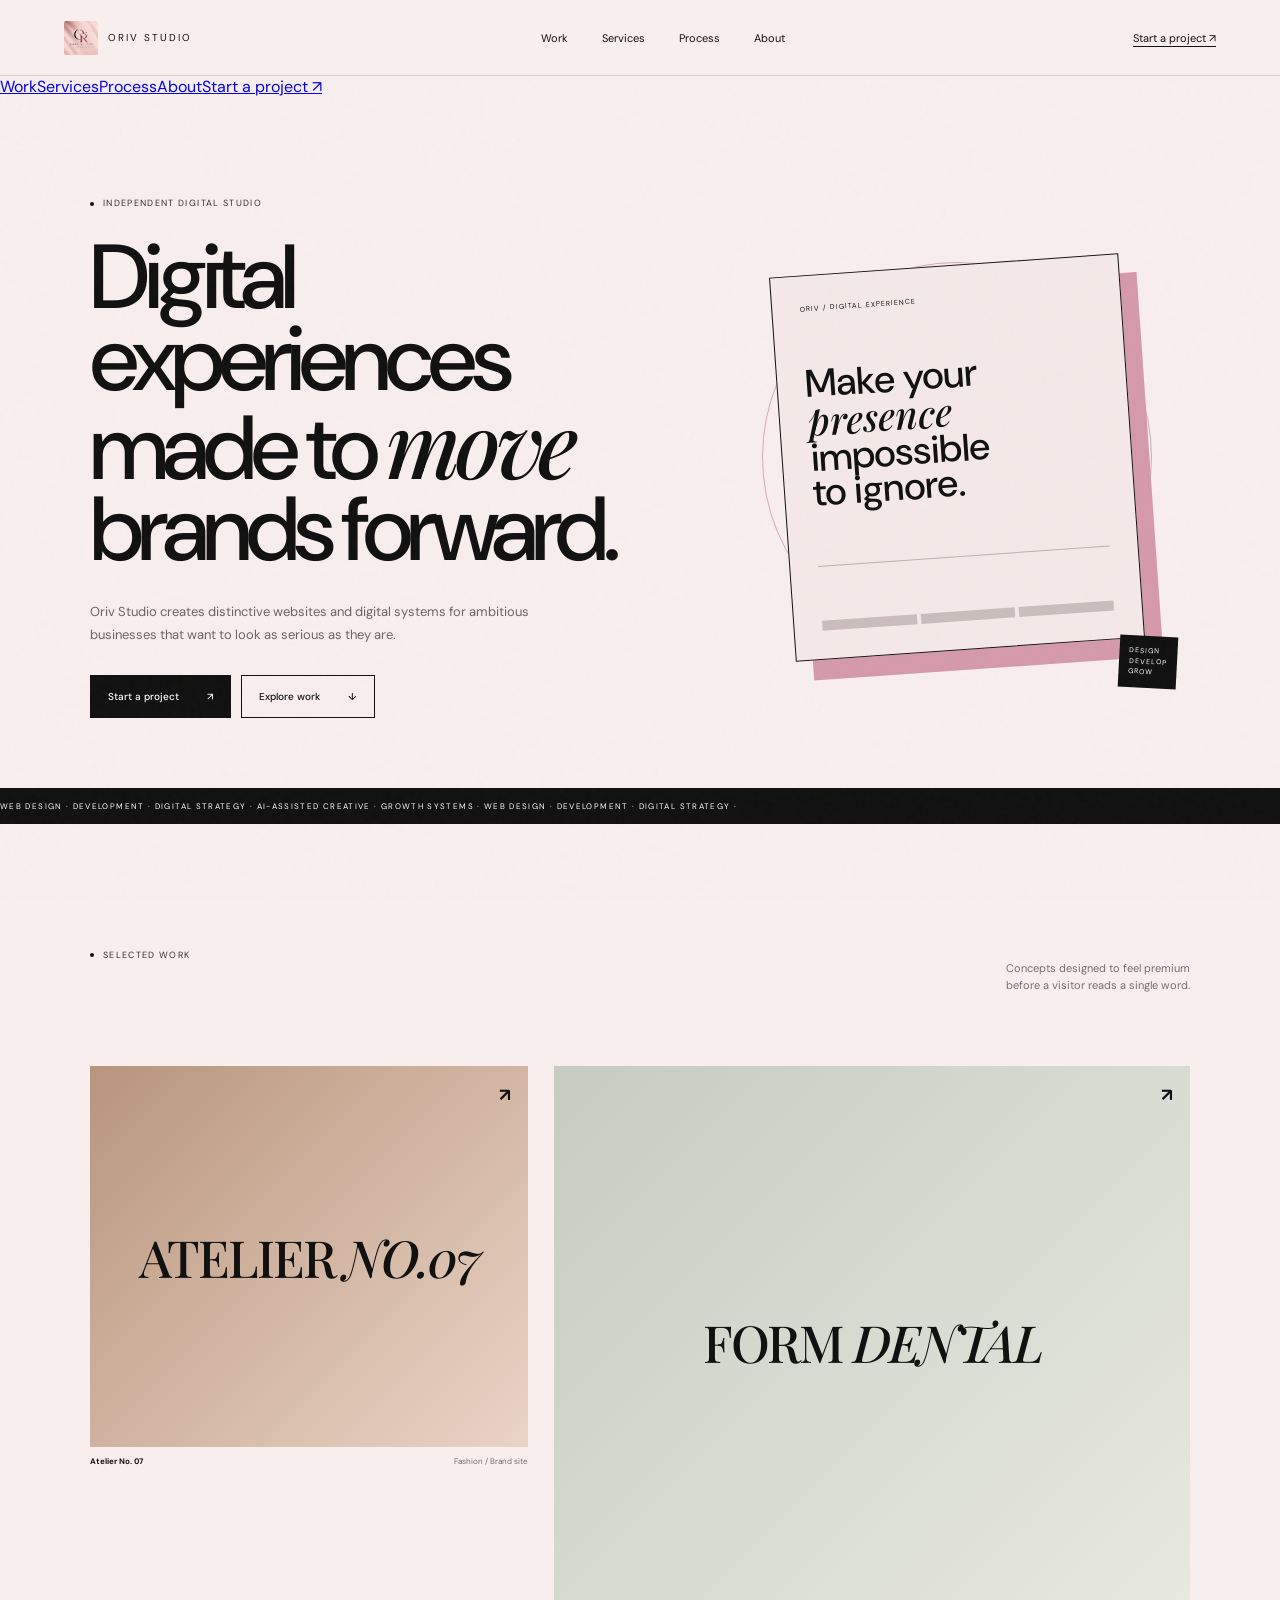
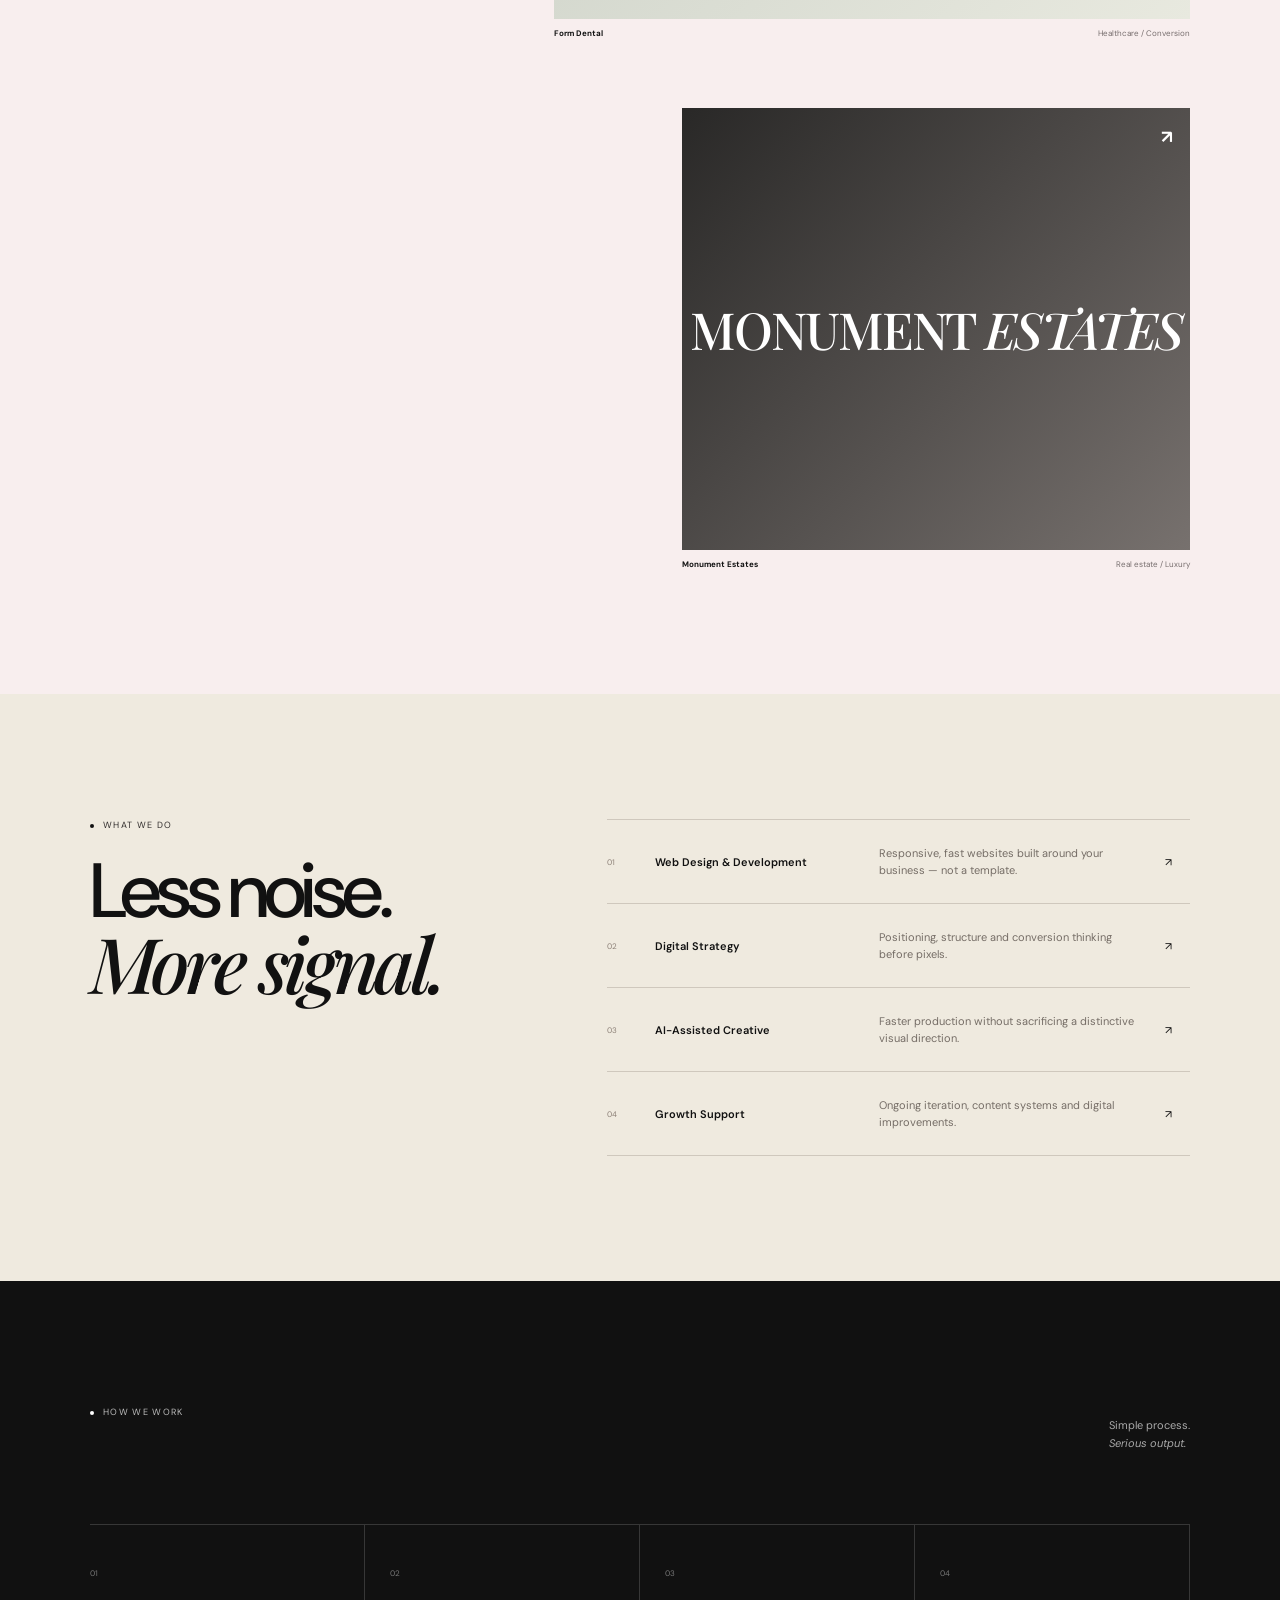
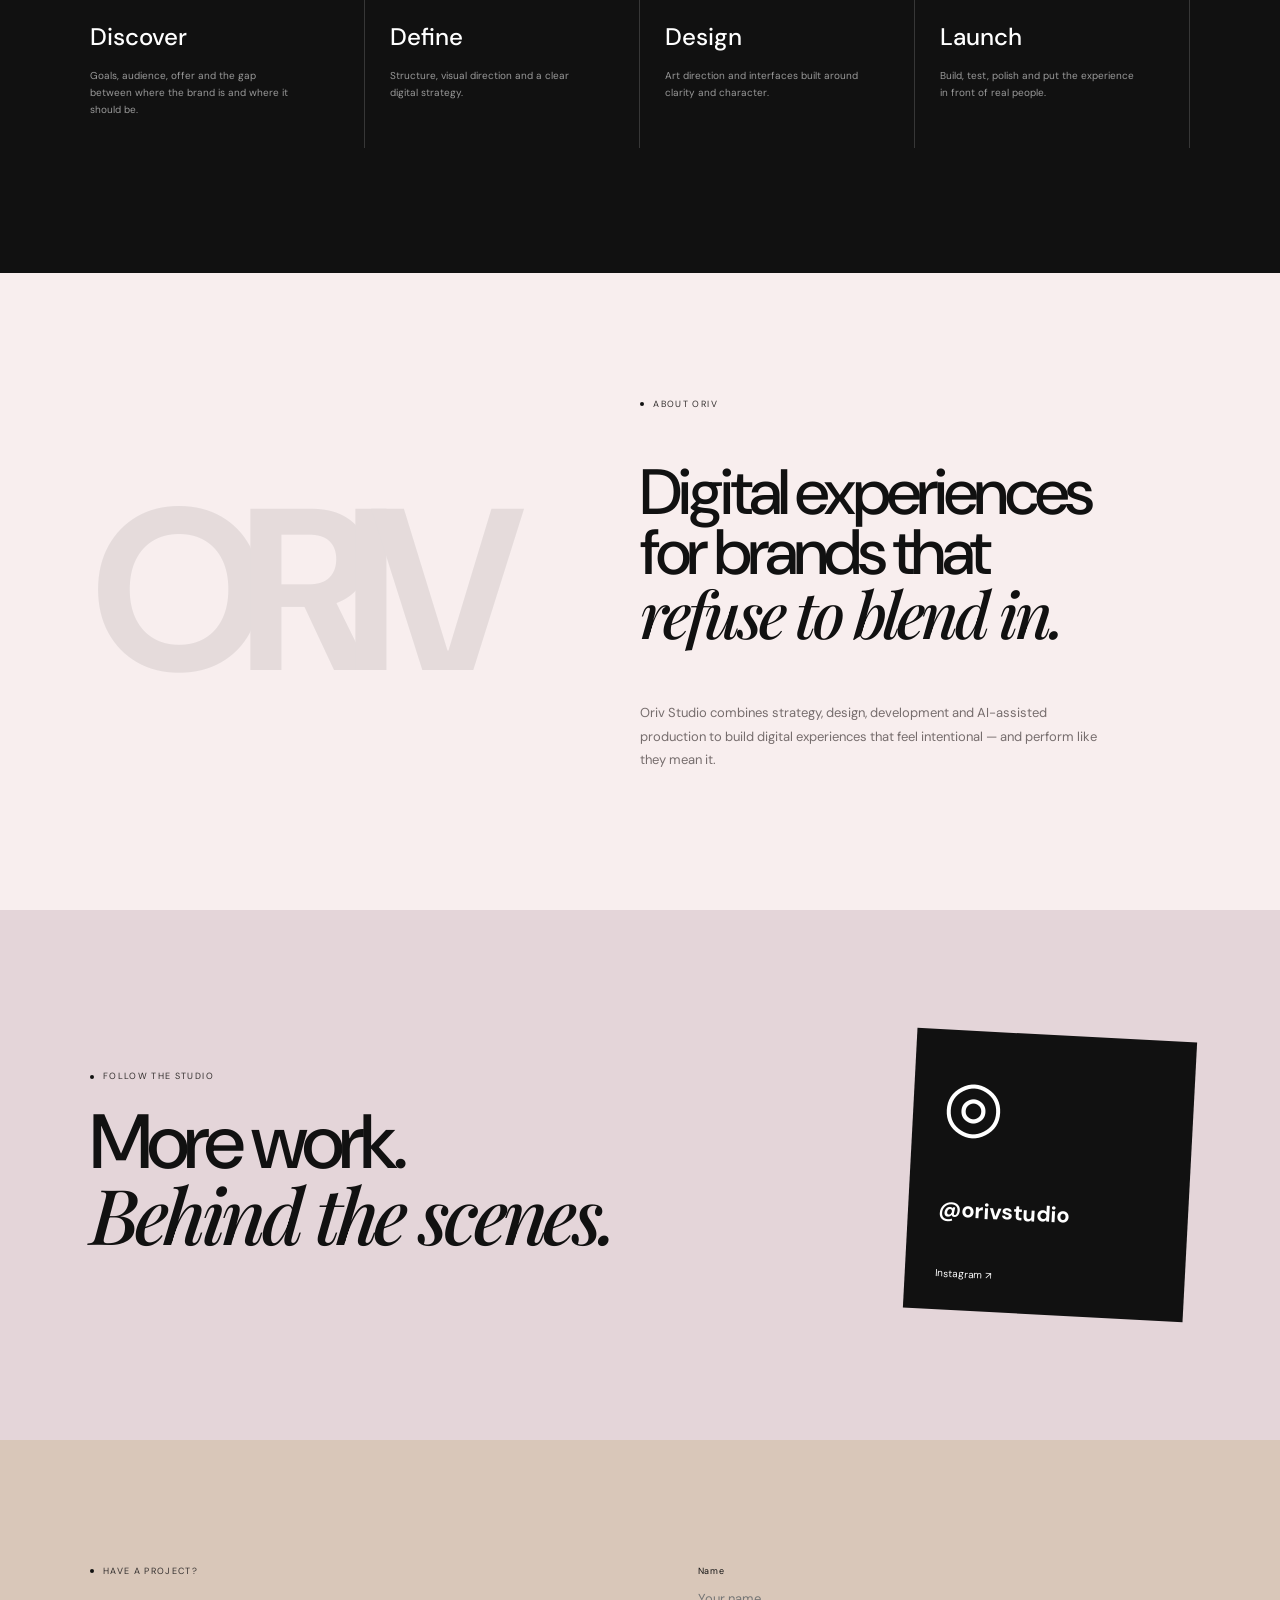
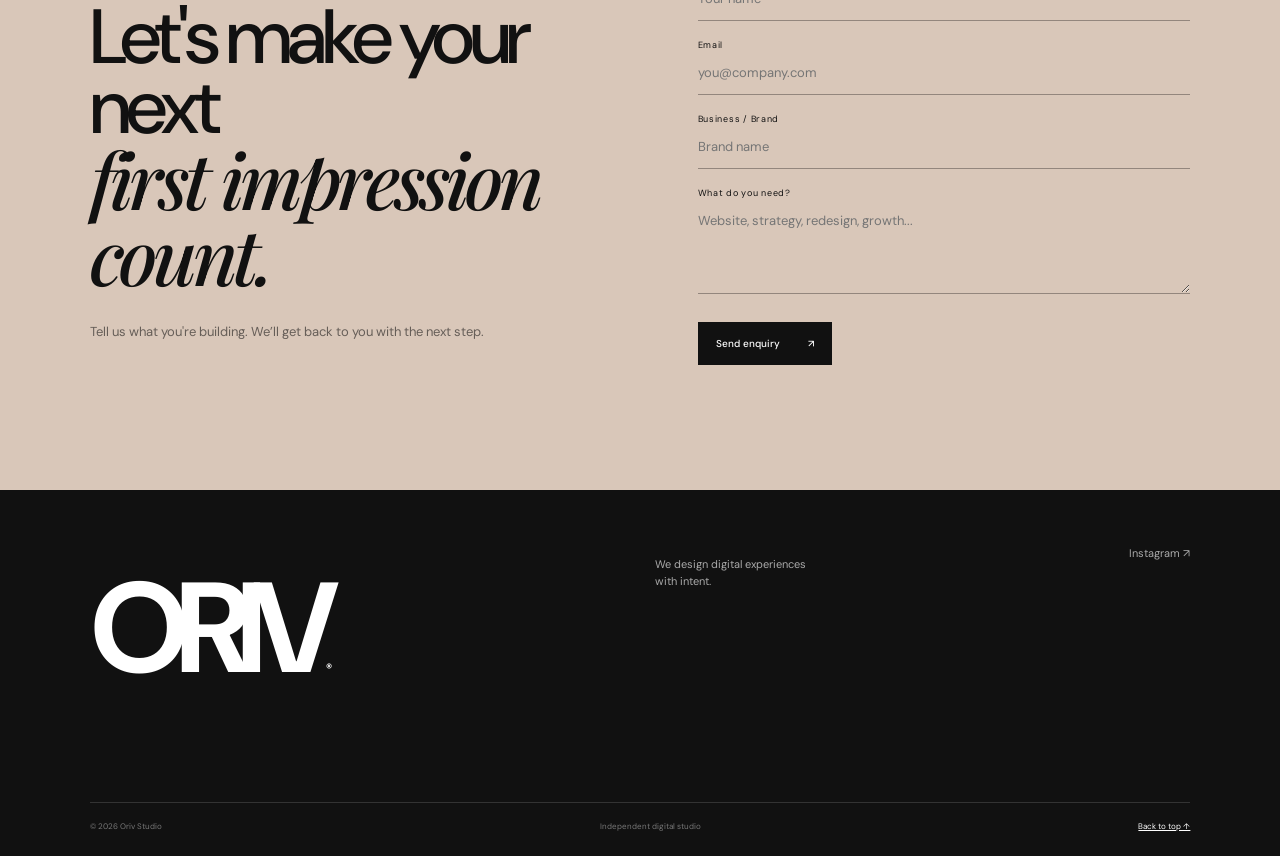
==== index.html @ e9d2140c "index.html" ====
<!doctype html>
<html lang="en">
<head>
<meta charset="utf-8">
<meta name="viewport" content="width=device-width,initial-scale=1">
<meta name="description" content="Oriv Studio — digital experiences, websites and growth systems for ambitious brands.">
<title>Oriv Studio — Digital experiences with intent.</title>
<link rel="preconnect" href="https://fonts.googleapis.com">
<link rel="preconnect" href="https://fonts.gstatic.com" crossorigin>
<link href="https://fonts.googleapis.com/css2?family=DM+Sans:wght@400;500;600;700&family=Playfair+Display:ital,wght@0,500;0,600;1,500;1,600&display=swap" rel="stylesheet">
<link rel="stylesheet" href="styles.css">
</head>
<body>
<div class="progress"></div>
<div class="noise"></div>

<header class="nav">
  <a class="brand" href="#top" aria-label="Oriv Studio home">
    <img src="oriv-logo.png" alt="Oriv Studio logo">
    <span>ORIV STUDIO</span>
  </a>
  <nav class="desktop-nav">
    <a href="#work">Work</a><a href="#services">Services</a><a href="#process">Process</a><a href="#about">About</a>
  </nav>
  <a class="nav-cta" href="#contact">Start a project <span>↗</span></a>
  <button class="menu" aria-label="Open menu"><span></span><span></span></button>
</header>

<div class="mobile-menu">
  <a href="#work">Work</a><a href="#services">Services</a><a href="#process">Process</a><a href="#about">About</a><a href="#contact">Start a project ↗</a>
</div>

<main id="top">
<section class="hero">
  <div class="hero-copy reveal">
    <p class="eyebrow"><i></i> INDEPENDENT DIGITAL STUDIO</p>
    <h1>Digital experiences<br>made to <em>move</em><br>brands forward.</h1>
    <p class="hero-text">Oriv Studio creates distinctive websites and digital systems for ambitious businesses that want to look as serious as they are.</p>
    <div class="actions">
      <a class="button dark" href="#contact">Start a project <span>↗</span></a>
      <a class="button light" href="#work">Explore work <span>↓</span></a>
    </div>
  </div>
  <div class="hero-art reveal delay">
    <div class="orbit"></div>
    <div class="poster">
      <small>ORIV / DIGITAL EXPERIENCE</small>
      <strong>Make your<br><em>presence</em><br>impossible<br>to ignore.</strong>
      <div class="poster-line"></div>
      <div class="poster-bars"><i></i><i></i><i></i></div>
    </div>
    <div class="stamp">DESIGN<br>DEVELOP<br>GROW</div>
  </div>
</section>

<div class="ticker"><div>WEB DESIGN · DEVELOPMENT · DIGITAL STRATEGY · AI-ASSISTED CREATIVE · GROWTH SYSTEMS · WEB DESIGN · DEVELOPMENT · DIGITAL STRATEGY ·</div></div>

<section id="work" class="work section">
  <div class="section-head reveal"><p class="eyebrow"><i></i> SELECTED WORK</p><p>Concepts designed to feel premium<br>before a visitor reads a single word.</p></div>
  <div class="work-grid">
    <article class="project project-a reveal"><div class="project-image warm"><span>ATELIER <em>NO.07</em></span><b>↗</b></div><div class="meta"><strong>Atelier No. 07</strong><span>Fashion / Brand site</span></div></article>
    <article class="project project-b reveal"><div class="project-image sage"><span>FORM <em>DENTAL</em></span><b>↗</b></div><div class="meta"><strong>Form Dental</strong><span>Healthcare / Conversion</span></div></article>
    <article class="project project-c reveal"><div class="project-image dark-art"><span>MONUMENT <em>ESTATES</em></span><b>↗</b></div><div class="meta"><strong>Monument Estates</strong><span>Real estate / Luxury</span></div></article>
  </div>
</section>

<section id="services" class="services section">
  <div class="service-title reveal"><p class="eyebrow"><i></i> WHAT WE DO</p><h2>Less noise.<br><em>More signal.</em></h2></div>
  <div class="service-list">
    <div class="service reveal"><span>01</span><strong>Web Design & Development</strong><p>Responsive, fast websites built around your business — not a template.</p><b>↗</b></div>
    <div class="service reveal"><span>02</span><strong>Digital Strategy</strong><p>Positioning, structure and conversion thinking before pixels.</p><b>↗</b></div>
    <div class="service reveal"><span>03</span><strong>AI-Assisted Creative</strong><p>Faster production without sacrificing a distinctive visual direction.</p><b>↗</b></div>
    <div class="service reveal"><span>04</span><strong>Growth Support</strong><p>Ongoing iteration, content systems and digital improvements.</p><b>↗</b></div>
  </div>
</section>

<section id="process" class="process section">
  <div class="section-head reveal"><p class="eyebrow"><i></i> HOW WE WORK</p><p>Simple process.<br><em>Serious output.</em></p></div>
  <div class="steps">
    <div class="step reveal"><span>01</span><h3>Discover</h3><p>Goals, audience, offer and the gap between where the brand is and where it should be.</p></div>
    <div class="step reveal"><span>02</span><h3>Define</h3><p>Structure, visual direction and a clear digital strategy.</p></div>
    <div class="step reveal"><span>03</span><h3>Design</h3><p>Art direction and interfaces built around clarity and character.</p></div>
    <div class="step reveal"><span>04</span><h3>Launch</h3><p>Build, test, polish and put the experience in front of real people.</p></div>
  </div>
</section>

<section id="about" class="about section">
  <div class="about-mark">ORIV</div>
  <div class="about-copy reveal"><p class="eyebrow"><i></i> ABOUT ORIV</p><h2>Digital experiences<br>for brands that<br><em>refuse to blend in.</em></h2><p>Oriv Studio combines strategy, design, development and AI-assisted production to build digital experiences that feel intentional — and perform like they mean it.</p></div>
</section>

<section class="instagram section reveal">
  <div><p class="eyebrow"><i></i> FOLLOW THE STUDIO</p><h2>More work.<br><em>Behind the scenes.</em></h2></div>
  <a class="ig-card" href="https://www.instagram.com/orivstudio/" target="_blank" rel="noopener">
    <span class="ig-icon">◎</span><strong>@orivstudio</strong><small>Instagram ↗</small>
  </a>
</section>

<section id="contact" class="contact section">
  <div class="contact-copy reveal"><p class="eyebrow"><i></i> HAVE A PROJECT?</p><h2>Let's make your next<br><em>first impression count.</em></h2><p>Tell us what you're building. We’ll get back to you with the next step.</p></div>
  <form class="contact-form reveal" action="https://formsubmit.co/orivra7@gmail.com" method="POST">
    <input type="hidden" name="_subject" value="New Oriv Studio project enquiry">
    <input type="hidden" name="_captcha" value="false">
    <input type="hidden" name="_template" value="table">
    <input type="hidden" name="_next" value="https://oriv-studio-website.vercel.app/#contact">
    <label>Name<input required name="name" placeholder="Your name"></label>
    <label>Email<input required type="email" name="email" placeholder="you@company.com"></label>
    <label>Business / Brand<input name="business" placeholder="Brand name"></label>
    <label>What do you need?<textarea required name="message" rows="4" placeholder="Website, strategy, redesign, growth..."></textarea></label>
    <button class="button dark" type="submit">Send enquiry <span>↗</span></button>
  </form>
</section>
</main>

<footer>
  <div class="footer-top"><div class="footer-logo">ORIV<span>®</span></div><p>We design digital experiences<br>with intent.</p><a href="https://www.instagram.com/orivstudio/" target="_blank" rel="noopener">Instagram ↗</a></div>
  <div class="footer-bottom"><span>© 2026 Oriv Studio</span><span>Independent digital studio</span><a href="#top">Back to top ↑</a></div>
</footer>
<script src="script.js"></script>
</body>
</html>
---- styles.css ----
*{box-sizing:border-box}html{scroll-behavior:smooth}body{margin:0;background:#f8eeee;color:#111;font-family:"DM Sans",sans-serif;overflow-x:hidden}.noise{position:fixed;inset:0;pointer-events:none;opacity:.045;z-index:20;background-image:url("data:image/svg+xml,%3Csvg viewBox='0 0 160 160' xmlns='http://www.w3.org/2000/svg'%3E%3Cfilter id='n'%3E%3CfeTurbulence type='fractalNoise' baseFrequency='.9' numOctaves='3' stitchTiles='stitch'/%3E%3C/filter%3E%3Crect width='100%25' height='100%25' filter='url(%23n)' opacity='.5'/%3E%3C/svg%3E")}.progress{position:fixed;top:0;left:0;height:3px;width:0;background:#111;z-index:50}.nav{height:76px;border-bottom:1px solid #d9cdcd;display:flex;align-items:center;justify-content:space-between;padding:0 5vw;position:sticky;top:0;background:rgba(248,238,238,.88);backdrop-filter:blur(16px);z-index:30}.brand{display:flex;align-items:center;gap:10px;color:#111;text-decoration:none}.brand img{width:34px;height:34px;object-fit:cover;border-radius:2px}.brand span{font-size:10px;letter-spacing:.2em}.desktop-nav{display:flex;gap:34px}.desktop-nav a,.nav-cta{color:#111;text-decoration:none;font-size:11px}.nav-cta{text-decoration:underline;text-underline-offset:4px}.menu{display:none;background:none;border:0}.hero{min-height:650px;padding:100px 7vw 70px;display:grid;grid-template-columns:1.1fr .9fr;gap:5vw;align-items:center}.eyebrow{font-size:9px;letter-spacing:.15em;margin:0;color:#34302f}.eyebrow i{display:inline-block;width:4px;height:4px;background:#111;border-radius:50%;vertical-align:middle;margin-right:6px}.hero h1{font-size:clamp(54px,7.1vw,105px);line-height:.9;letter-spacing:-.065em;font-weight:500;margin:28px 0 30px}.hero h1 em,h2 em,strong em,.poster em{font-family:"Playfair Display",serif;font-weight:500}.hero-text{max-width:480px;color:#6f6464;font-size:13px;line-height:1.75}.actions{display:flex;gap:10px;margin-top:28px}.button{display:inline-flex;gap:28px;align-items:center;justify-content:space-between;border:1px solid #111;padding:14px 17px;text-decoration:none;font:500 10px "DM Sans";cursor:pointer}.button.dark{background:#111;color:#fff}.button.light{background:transparent;color:#111}.hero-art{height:480px;position:relative;display:flex;align-items:center;justify-content:center}.orbit{width:390px;height:390px;border:1px solid #d6a9b5;border-radius:50%;position:absolute;animation:spin 20s linear infinite}.poster{width:min(390px,75%);aspect-ratio:1/1.1;background:#f4e9e8;border:1px solid #111;box-shadow:17px 20px 0 #d59aaa;transform:rotate(-4deg);padding:28px;display:flex;flex-direction:column;justify-content:space-between;animation:float 5s ease-in-out infinite}.poster small{font-size:7px;letter-spacing:.14em}.poster strong{font-size:clamp(28px,3vw,45px);line-height:.92;font-weight:500}.poster-line{height:1px;background:#bdb0af}.poster-bars{display:flex;gap:4px}.poster-bars i{height:10px;background:#cbbdbd;flex:1}.stamp{position:absolute;bottom:10px;right:3%;background:#111;color:#fff;padding:10px;font-size:7px;letter-spacing:.14em;line-height:1.5;transform:rotate(3deg)}.ticker{background:#111;color:#fff;overflow:hidden;white-space:nowrap;font-size:8px;letter-spacing:.17em;padding:13px 0}.ticker div{display:inline-block;animation:marquee 25s linear infinite}.section{padding:125px 7vw}.section-head{display:flex;justify-content:space-between;margin-bottom:60px}.section-head>p:last-child{font-size:11px;line-height:1.6;color:#766d6d}.work-grid{display:grid;grid-template-columns:1fr 1.45fr;gap:70px 26px}.project-c{grid-column:2;margin-left:20%}.project-image{position:relative;aspect-ratio:1.15/1;display:flex;align-items:center;justify-content:center;overflow:hidden;transition:transform .6s cubic-bezier(.2,.7,.2,1)}.project:hover .project-image{transform:translateY(-8px)}.project-image:after{content:"";position:absolute;inset:0;background:linear-gradient(120deg,transparent 20%,rgba(255,255,255,.2),transparent 60%);transform:translateX(-110%);transition:transform .7s}.project:hover .project-image:after{transform:translateX(110%)}.project-image span{font:500 clamp(28px,4vw,58px) "Playfair Display";letter-spacing:-.04em;z-index:1}.project-image span em{font-style:italic}.project-image b{position:absolute;right:17px;top:17px;font-size:18px;z-index:2}.warm{background:linear-gradient(135deg,#b8957d,#ead4c6)}.sage{background:linear-gradient(135deg,#c6ccc2,#e8e9df)}.dark-art{background:linear-gradient(135deg,#292827,#77716e);color:#fff}.meta{display:flex;justify-content:space-between;font-size:8px;padding-top:9px}.meta span{color:#766d6d}.services{background:#efeadf;display:grid;grid-template-columns:.8fr 1.2fr;gap:10vw}.service-title h2,.contact h2,.instagram h2{font-size:clamp(48px,6vw,88px);line-height:.92;letter-spacing:-.06em;font-weight:500;margin:25px 0}.service-list{border-top:1px solid #cfc8bd}.service{display:grid;grid-template-columns:30px 1fr 1.3fr 25px;gap:18px;align-items:center;border-bottom:1px solid #cfc8bd;padding:25px 0;font-size:11px}.service>span{font-size:8px;color:#8d8178}.service strong{font-weight:600}.service p{margin:0;color:#756d66;line-height:1.5}.service b{font-weight:400}.process{background:#111;color:#fff}.process .eyebrow{color:#bbb}.process .eyebrow i{background:#fff}.process .section-head>p:last-child{color:#aaa}.steps{display:grid;grid-template-columns:repeat(4,1fr);border-top:1px solid #373737}.step{padding:35px 24px 20px 0;border-right:1px solid #373737;min-height:220px}.step:not(:first-child){padding-left:25px}.step span{font-size:8px;color:#777}.step h3{font-size:24px;font-weight:500;margin:40px 0 15px}.step p{font-size:10px;color:#999;line-height:1.7;max-width:200px}.about{display:grid;grid-template-columns:1fr 1fr;align-items:center;background:#f8eeee}.about-mark{font-size:clamp(120px,18vw,300px);font-weight:700;letter-spacing:-.12em;opacity:.08}.about-copy{max-width:600px}.about-copy h2{font-size:clamp(45px,5vw,75px);line-height:.94;letter-spacing:-.06em;font-weight:500}.about-copy>p:last-child{color:#766d6d;font-size:13px;line-height:1.8;max-width:470px}.instagram{display:flex;justify-content:space-between;align-items:center;background:#e4d5d9}.ig-card{width:280px;height:280px;background:#111;color:#fff;text-decoration:none;padding:30px;display:flex;flex-direction:column;justify-content:space-between;transform:rotate(3deg);transition:.4s}.ig-card:hover{transform:rotate(0) translateY(-8px)}.ig-icon{font-size:70px;font-weight:200}.ig-card strong{font-size:22px}.ig-card small{font-size:10px}.contact{display:grid;grid-template-columns:1fr 1fr;gap:9vw;background:#d9c7b9}.contact-copy>p:not(.eyebrow){font-size:13px;color:#665e58;line-height:1.7;max-width:430px}.contact-form{display:flex;flex-direction:column;gap:18px}.contact-form label{font-size:9px;letter-spacing:.08em}.contact-form input,.contact-form textarea{display:block;width:100%;border:0;border-bottom:1px solid #93867d;background:transparent;padding:13px 0;font:13px "DM Sans";outline:none;resize:vertical}.contact-form input:focus,.contact-form textarea:focus{border-color:#111}.contact-form .button{align-self:flex-start;margin-top:10px}footer{background:#111;color:#fff;padding:55px 7vw 25px}.footer-top{display:flex;justify-content:space-between;align-items:flex-start;padding-bottom:90px}.footer-logo{font-size:clamp(60px,10vw,150px);font-weight:700;letter-spacing:-.1em}.footer-logo span{font-size:12px;letter-spacing:0}.footer-top p,.footer-top a{font-size:11px;color:#aaa;text-decoration:none;line-height:1.6}.footer-bottom{border-top:1px solid #333;padding-top:18px;display:flex;justify-content:space-between;color:#777;font-size:8px}.footer-bottom a{color:#fff}.reveal{opacity:0;transform:translateY(35px);transition:opacity .8s ease,transform .8s cubic-bezier(.2,.7,.2,1)}.reveal.visible{opacity:1;transform:none}.delay{transition-delay:.15s}@keyframes float{0%,100%{transform:rotate(-4deg) translateY(0)}50%{transform:rotate(-2deg) translateY(-12px)}}@keyframes spin{to{transform:rotate(360deg)}}@keyframes marquee{to{transform:translateX(-50%)}}@media(max-width:760px){.nav{height:62px;padding:0 18px}.brand span{display:none}.brand img{width:30px;height:30px}.desktop-nav,.nav-cta{display:none}.menu{display:flex;flex-direction:column;gap:5px}.menu span{display:block;width:20px;height:1px;background:#111}.mobile-menu{position:fixed;inset:62px 0 auto;background:#f8eeee;z-index:29;padding:25px 20px;display:flex;flex-direction:column;gap:20px;transform:translateY(-130%);transition:.5s;border-bottom:1px solid #d9cdcd}.mobile-menu.open{transform:none}.mobile-menu a{color:#111;text-decoration:none;font-size:24px}.hero{min-height:auto;padding:75px 20px 70px;display:block}.hero h1{font-size:51px;margin:25px 0}.hero-text{font-size:12px}.hero-art{height:370px;margin-top:25px}.orbit{width:300px;height:300px}.poster{width:250px;padding:20px}.poster strong{font-size:30px}.stamp{right:0}.section{padding:85px 20px}.section-head{display:block;margin-bottom:40px}.section-head>p:last-child{margin-top:20px}.work-grid{display:block}.project{margin:0 0 45px!important}.project-image{aspect-ratio:1/1}.project-image span{font-size:37px}.services{display:block}.service-title h2{font-size:60px;margin-bottom:60px}.service{grid-template-columns:25px 1fr 20px;gap:10px}.service p{grid-column:2}.service b{grid-column:3;grid-row:1}.process .section-head{display:flex;justify-content:space-between}.steps{grid-template-columns:1fr 1fr}.step{min-height:220px;padding:25px 15px 20px 0}.step:not(:first-child){padding-left:15px}.about{display:block}.about-mark{font-size:100px;margin-bottom:40px}.about-copy h2{font-size:50px}.instagram{display:block}.ig-card{margin:50px auto 0;width:240px;height:240px}.contact{display:block}.contact-form{margin-top:55px}.footer-top{display:block;padding-bottom:60px}.footer-top p{margin:25px 0}.footer-bottom{gap:15px;flex-wrap:wrap}.footer-bottom span:nth-child(2){display:none}}@media(prefers-reduced-motion:reduce){*,*:before,*:after{scroll-behavior:auto!important;animation:none!important;transition:none!important}}
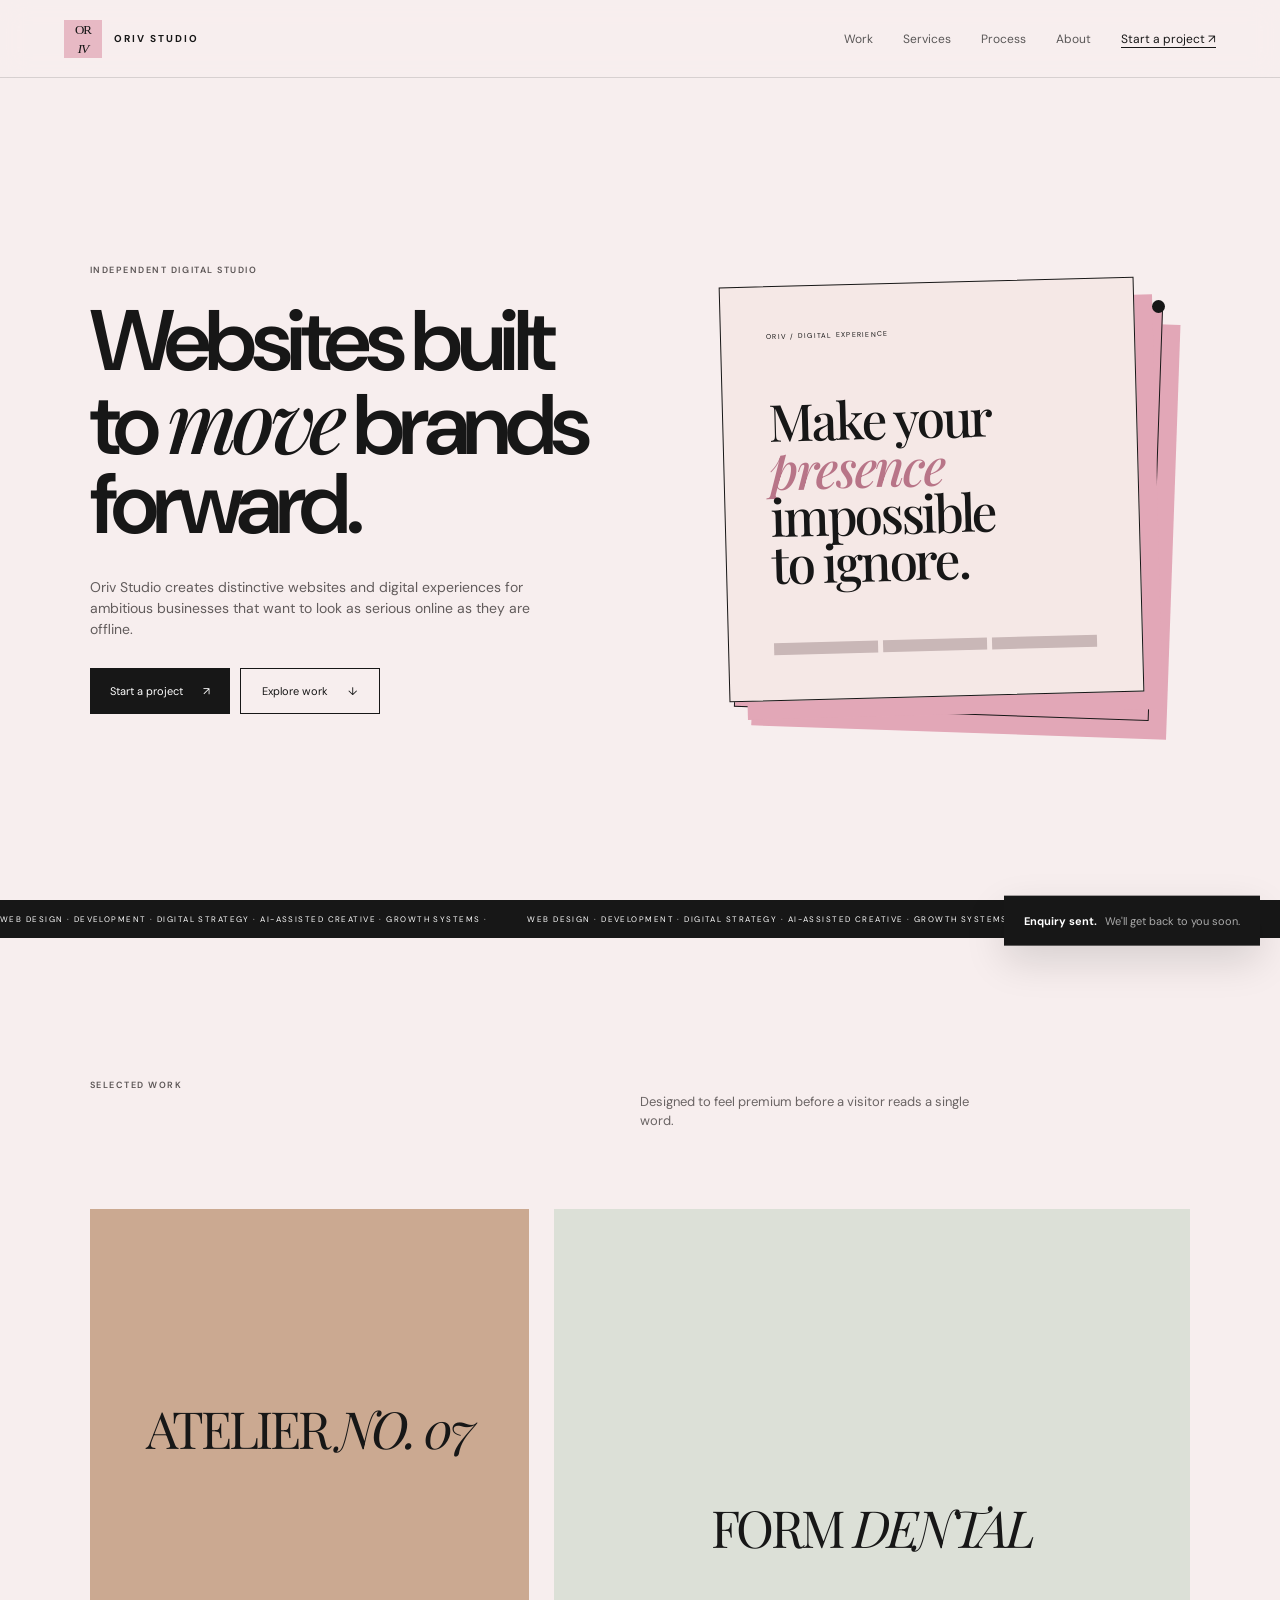
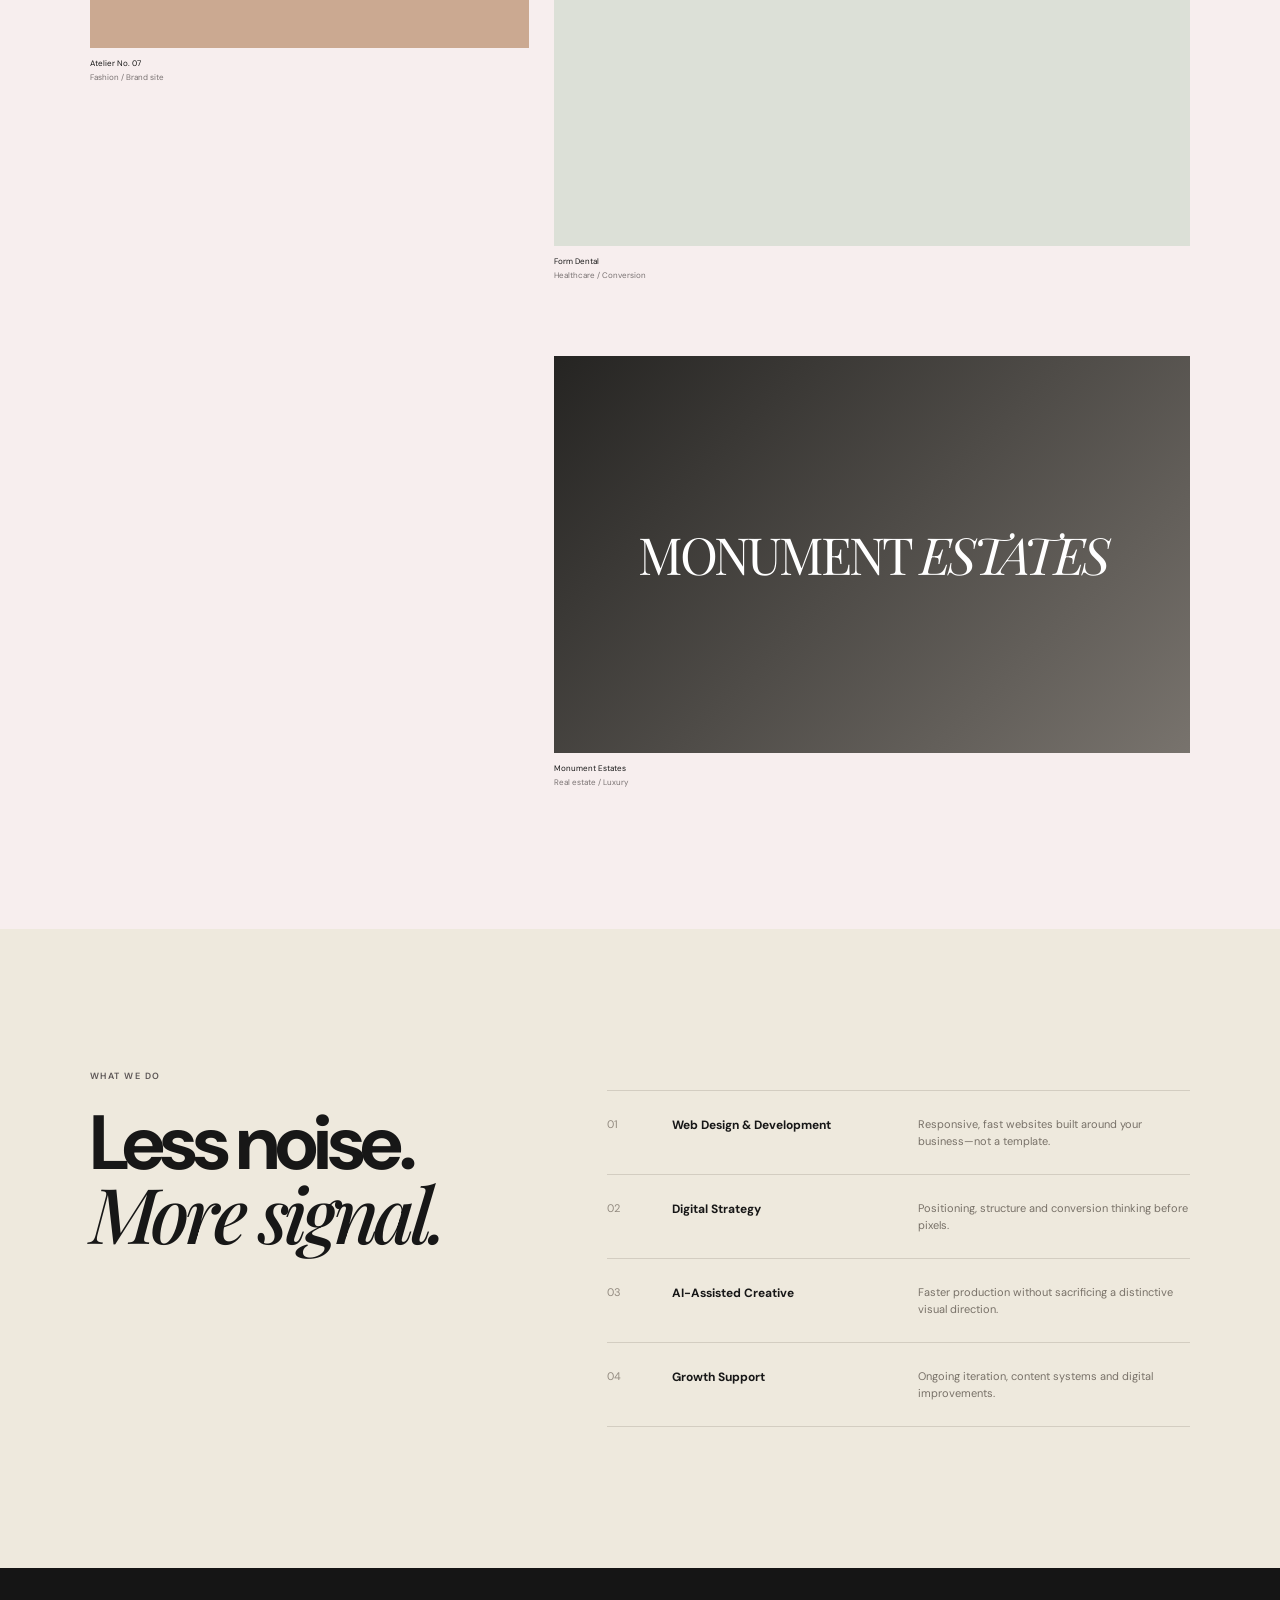
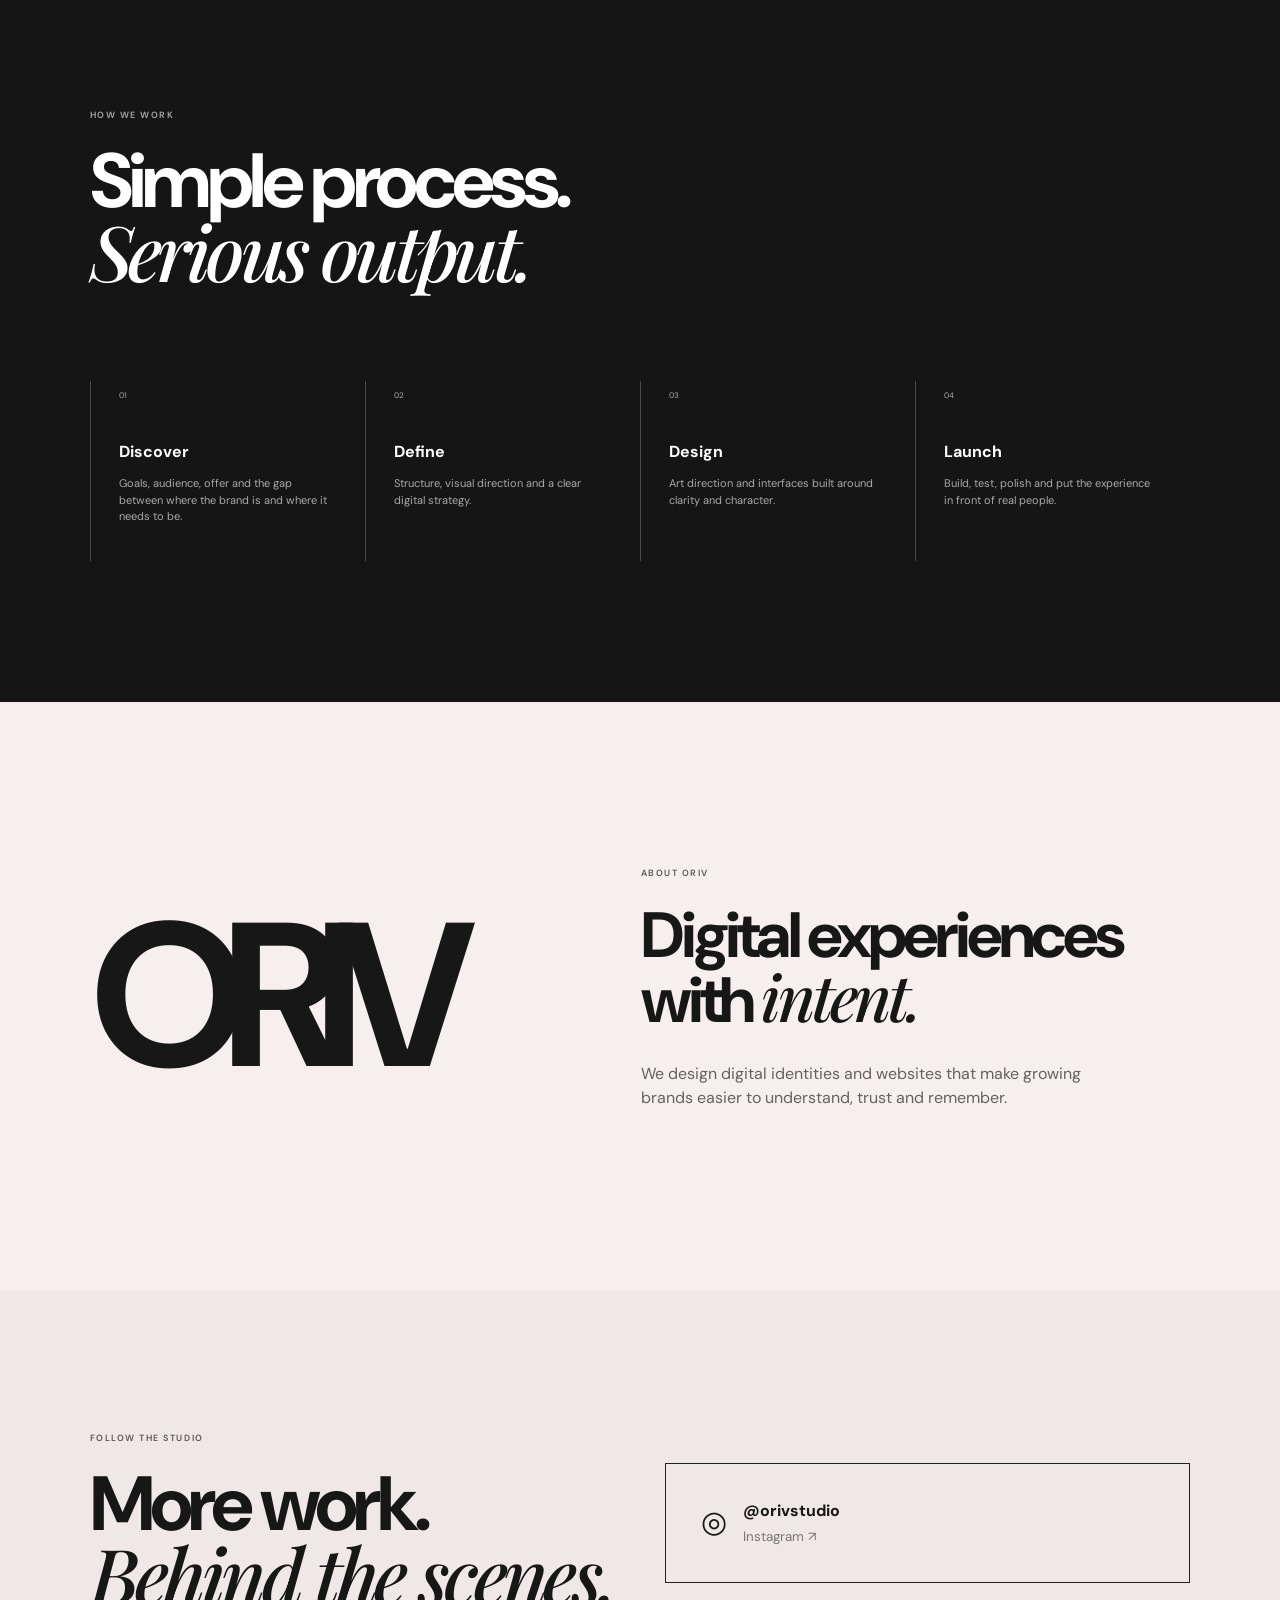
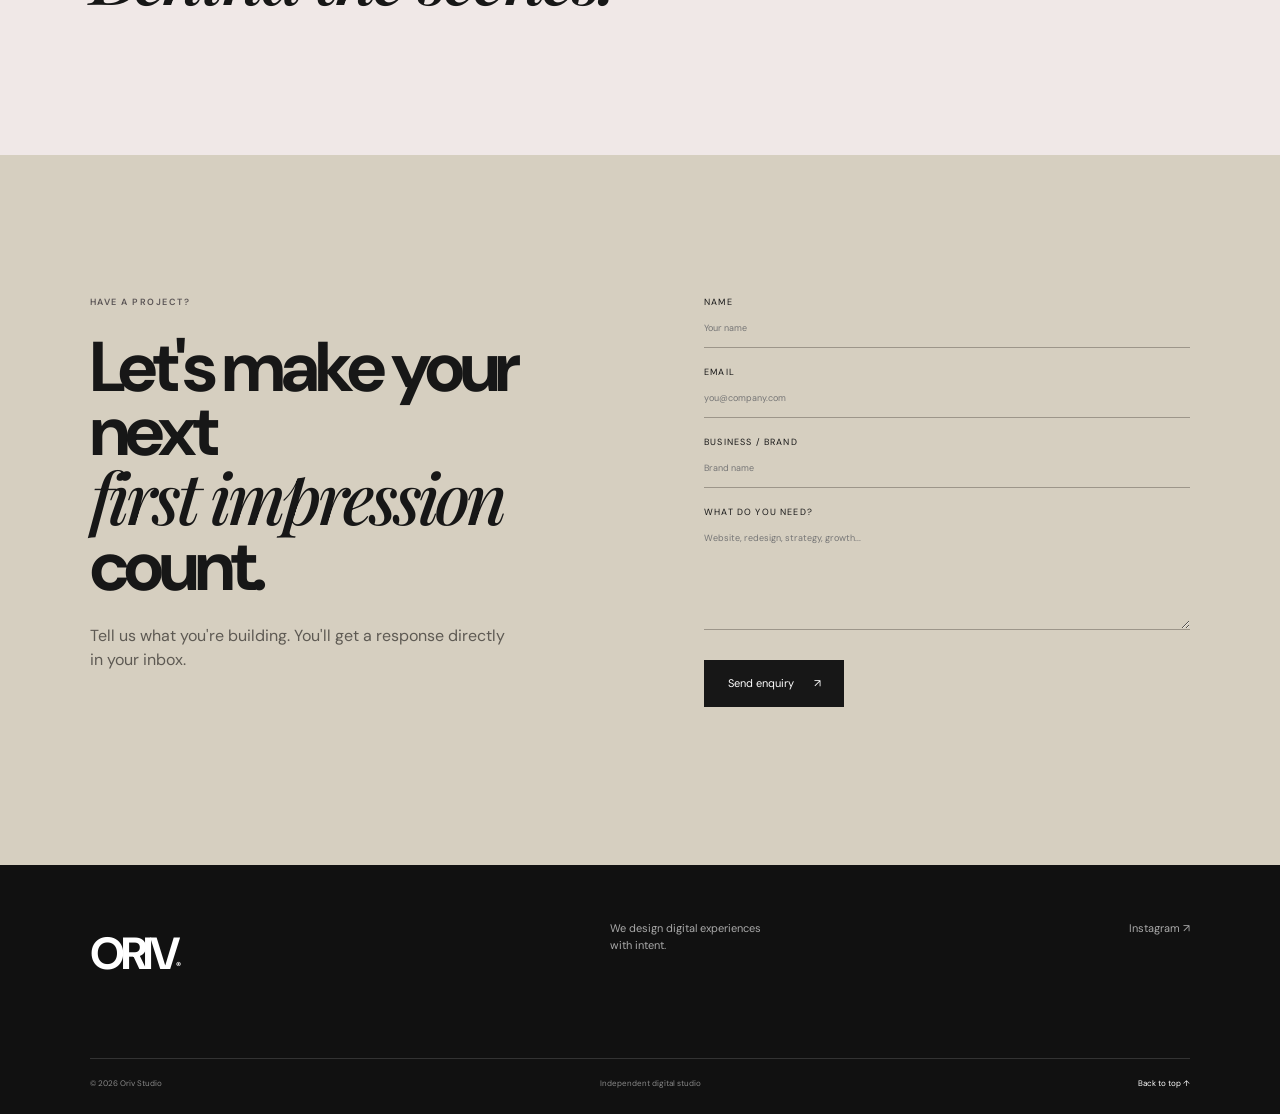
==== commit 00525c17: "Add files via upload" ====
--- a/index.html
+++ b/index.html
@@ -1,121 +1,115 @@
 <!doctype html>
 <html lang="en">
 <head>
-<meta charset="utf-8">
-<meta name="viewport" content="width=device-width,initial-scale=1">
-<meta name="description" content="Oriv Studio — digital experiences, websites and growth systems for ambitious brands.">
-<title>Oriv Studio — Digital experiences with intent.</title>
-<link rel="preconnect" href="https://fonts.googleapis.com">
-<link rel="preconnect" href="https://fonts.gstatic.com" crossorigin>
-<link href="https://fonts.googleapis.com/css2?family=DM+Sans:wght@400;500;600;700&family=Playfair+Display:ital,wght@0,500;0,600;1,500;1,600&display=swap" rel="stylesheet">
-<link rel="stylesheet" href="styles.css">
+  <meta charset="utf-8">
+  <meta name="viewport" content="width=device-width, initial-scale=1">
+  <meta name="theme-color" content="#f7eeee">
+  <title>Oriv Studio — Digital experiences that move brands forward</title>
+  <meta name="description" content="Oriv Studio creates premium websites and digital experiences for ambitious brands.">
+  <link rel="preconnect" href="https://fonts.googleapis.com">
+  <link rel="preconnect" href="https://fonts.gstatic.com" crossorigin>
+  <link href="https://fonts.googleapis.com/css2?family=DM+Sans:wght@400;500;600;700&family=Playfair+Display:ital,wght@0,500;0,600;1,500;1,600&display=swap" rel="stylesheet">
+  <link rel="stylesheet" href="styles.css">
 </head>
 <body>
-<div class="progress"></div>
-<div class="noise"></div>
+  <div class="progress"><span id="progressBar"></span></div>
 
-<header class="nav">
-  <a class="brand" href="#top" aria-label="Oriv Studio home">
-    <img src="oriv-logo.png" alt="Oriv Studio logo">
-    <span>ORIV STUDIO</span>
-  </a>
-  <nav class="desktop-nav">
-    <a href="#work">Work</a><a href="#services">Services</a><a href="#process">Process</a><a href="#about">About</a>
-  </nav>
-  <a class="nav-cta" href="#contact">Start a project <span>↗</span></a>
-  <button class="menu" aria-label="Open menu"><span></span><span></span></button>
-</header>
+  <header class="nav">
+    <a class="brand" href="#top" aria-label="Oriv Studio home">
+      <span class="brand-mark">OR<span>IV</span></span>
+      <span class="brand-name">ORIV STUDIO</span>
+    </a>
+    <button class="menu-toggle" id="menuToggle" aria-label="Open menu" aria-expanded="false"><span></span><span></span></button>
+    <nav id="navLinks">
+      <a href="#work">Work</a><a href="#services">Services</a><a href="#process">Process</a><a href="#about">About</a>
+      <a class="nav-cta" href="#contact">Start a project ↗</a>
+    </nav>
+  </header>
 
-<div class="mobile-menu">
-  <a href="#work">Work</a><a href="#services">Services</a><a href="#process">Process</a><a href="#about">About</a><a href="#contact">Start a project ↗</a>
-</div>
+  <main id="top">
+    <section class="hero">
+      <div class="hero-copy reveal">
+        <p class="eyebrow">Independent digital studio</p>
+        <h1>Websites built<br>to <em>move</em> brands<br>forward.</h1>
+        <p class="hero-sub">Oriv Studio creates distinctive websites and digital experiences for ambitious businesses that want to look as serious online as they are offline.</p>
+        <div class="actions"><a class="btn btn-dark" href="#contact">Start a project <span>↗</span></a><a class="btn btn-light" href="#work">Explore work <span>↓</span></a></div>
+      </div>
+      <div class="hero-visual reveal delay-1">
+        <div class="floating-card card-back"></div>
+        <div class="floating-card card-main">
+          <span class="mini">ORIV / DIGITAL EXPERIENCE</span>
+          <h2>Make your<br><em>presence</em><br>impossible<br>to ignore.</h2>
+          <div class="wire"><i></i><i></i><i></i></div>
+        </div>
+        <div class="orbit-dot"></div>
+      </div>
+    </section>
 
-<main id="top">
-<section class="hero">
-  <div class="hero-copy reveal">
-    <p class="eyebrow"><i></i> INDEPENDENT DIGITAL STUDIO</p>
-    <h1>Digital experiences<br>made to <em>move</em><br>brands forward.</h1>
-    <p class="hero-text">Oriv Studio creates distinctive websites and digital systems for ambitious businesses that want to look as serious as they are.</p>
-    <div class="actions">
-      <a class="button dark" href="#contact">Start a project <span>↗</span></a>
-      <a class="button light" href="#work">Explore work <span>↓</span></a>
-    </div>
-  </div>
-  <div class="hero-art reveal delay">
-    <div class="orbit"></div>
-    <div class="poster">
-      <small>ORIV / DIGITAL EXPERIENCE</small>
-      <strong>Make your<br><em>presence</em><br>impossible<br>to ignore.</strong>
-      <div class="poster-line"></div>
-      <div class="poster-bars"><i></i><i></i><i></i></div>
-    </div>
-    <div class="stamp">DESIGN<br>DEVELOP<br>GROW</div>
-  </div>
-</section>
+    <div class="ticker" aria-hidden="true"><div>WEB DESIGN · DEVELOPMENT · DIGITAL STRATEGY · AI-ASSISTED CREATIVE · GROWTH SYSTEMS · </div><div>WEB DESIGN · DEVELOPMENT · DIGITAL STRATEGY · AI-ASSISTED CREATIVE · GROWTH SYSTEMS · </div></div>
 
-<div class="ticker"><div>WEB DESIGN · DEVELOPMENT · DIGITAL STRATEGY · AI-ASSISTED CREATIVE · GROWTH SYSTEMS · WEB DESIGN · DEVELOPMENT · DIGITAL STRATEGY ·</div></div>
+    <section id="work" class="section work">
+      <div class="section-intro reveal"><p class="eyebrow">Selected work</p><p>Designed to feel premium before a visitor reads a single word.</p></div>
+      <div class="work-grid">
+        <article class="project reveal"><div class="project-art art-1"><span>ATELIER <em>NO. 07</em></span></div><small>Atelier No. 07</small><b>Fashion / Brand site</b></article>
+        <article class="project reveal delay-1"><div class="project-art art-2"><span>FORM <em>DENTAL</em></span></div><small>Form Dental</small><b>Healthcare / Conversion</b></article>
+        <article class="project project-wide reveal delay-2"><div class="project-art art-3"><span>MONUMENT <em>ESTATES</em></span></div><small>Monument Estates</small><b>Real estate / Luxury</b></article>
+      </div>
+    </section>
 
-<section id="work" class="work section">
-  <div class="section-head reveal"><p class="eyebrow"><i></i> SELECTED WORK</p><p>Concepts designed to feel premium<br>before a visitor reads a single word.</p></div>
-  <div class="work-grid">
-    <article class="project project-a reveal"><div class="project-image warm"><span>ATELIER <em>NO.07</em></span><b>↗</b></div><div class="meta"><strong>Atelier No. 07</strong><span>Fashion / Brand site</span></div></article>
-    <article class="project project-b reveal"><div class="project-image sage"><span>FORM <em>DENTAL</em></span><b>↗</b></div><div class="meta"><strong>Form Dental</strong><span>Healthcare / Conversion</span></div></article>
-    <article class="project project-c reveal"><div class="project-image dark-art"><span>MONUMENT <em>ESTATES</em></span><b>↗</b></div><div class="meta"><strong>Monument Estates</strong><span>Real estate / Luxury</span></div></article>
-  </div>
-</section>
+    <section id="services" class="section services">
+      <div class="service-heading reveal"><p class="eyebrow">What we do</p><h2>Less noise.<br><em>More signal.</em></h2></div>
+      <div class="service-list">
+        <div class="service reveal"><span>01</span><strong>Web Design & Development</strong><p>Responsive, fast websites built around your business—not a template.</p></div>
+        <div class="service reveal"><span>02</span><strong>Digital Strategy</strong><p>Positioning, structure and conversion thinking before pixels.</p></div>
+        <div class="service reveal"><span>03</span><strong>AI-Assisted Creative</strong><p>Faster production without sacrificing a distinctive visual direction.</p></div>
+        <div class="service reveal"><span>04</span><strong>Growth Support</strong><p>Ongoing iteration, content systems and digital improvements.</p></div>
+      </div>
+    </section>
 
-<section id="services" class="services section">
-  <div class="service-title reveal"><p class="eyebrow"><i></i> WHAT WE DO</p><h2>Less noise.<br><em>More signal.</em></h2></div>
-  <div class="service-list">
-    <div class="service reveal"><span>01</span><strong>Web Design & Development</strong><p>Responsive, fast websites built around your business — not a template.</p><b>↗</b></div>
-    <div class="service reveal"><span>02</span><strong>Digital Strategy</strong><p>Positioning, structure and conversion thinking before pixels.</p><b>↗</b></div>
-    <div class="service reveal"><span>03</span><strong>AI-Assisted Creative</strong><p>Faster production without sacrificing a distinctive visual direction.</p><b>↗</b></div>
-    <div class="service reveal"><span>04</span><strong>Growth Support</strong><p>Ongoing iteration, content systems and digital improvements.</p><b>↗</b></div>
-  </div>
-</section>
+    <section id="process" class="section process">
+      <div class="process-head reveal"><p class="eyebrow">How we work</p><h2>Simple process.<br><em>Serious output.</em></h2></div>
+      <div class="steps">
+        <div class="step reveal"><span>01</span><h3>Discover</h3><p>Goals, audience, offer and the gap between where the brand is and where it needs to be.</p></div>
+        <div class="step reveal"><span>02</span><h3>Define</h3><p>Structure, visual direction and a clear digital strategy.</p></div>
+        <div class="step reveal"><span>03</span><h3>Design</h3><p>Art direction and interfaces built around clarity and character.</p></div>
+        <div class="step reveal"><span>04</span><h3>Launch</h3><p>Build, test, polish and put the experience in front of real people.</p></div>
+      </div>
+    </section>
 
-<section id="process" class="process section">
-  <div class="section-head reveal"><p class="eyebrow"><i></i> HOW WE WORK</p><p>Simple process.<br><em>Serious output.</em></p></div>
-  <div class="steps">
-    <div class="step reveal"><span>01</span><h3>Discover</h3><p>Goals, audience, offer and the gap between where the brand is and where it should be.</p></div>
-    <div class="step reveal"><span>02</span><h3>Define</h3><p>Structure, visual direction and a clear digital strategy.</p></div>
-    <div class="step reveal"><span>03</span><h3>Design</h3><p>Art direction and interfaces built around clarity and character.</p></div>
-    <div class="step reveal"><span>04</span><h3>Launch</h3><p>Build, test, polish and put the experience in front of real people.</p></div>
-  </div>
-</section>
+    <section id="about" class="section about">
+      <div class="about-mark">ORIV</div><div class="about-copy reveal"><p class="eyebrow">About Oriv</p><h2>Digital experiences<br>with <em>intent.</em></h2><p>We design digital identities and websites that make growing brands easier to understand, trust and remember.</p></div>
+    </section>
 
-<section id="about" class="about section">
-  <div class="about-mark">ORIV</div>
-  <div class="about-copy reveal"><p class="eyebrow"><i></i> ABOUT ORIV</p><h2>Digital experiences<br>for brands that<br><em>refuse to blend in.</em></h2><p>Oriv Studio combines strategy, design, development and AI-assisted production to build digital experiences that feel intentional — and perform like they mean it.</p></div>
-</section>
+    <section class="section instagram reveal">
+      <div><p class="eyebrow">Follow the studio</p><h2>More work.<br><em>Behind the scenes.</em></h2></div>
+      <a class="ig-card" href="https://www.instagram.com/orivstudio/" target="_blank" rel="noopener noreferrer" aria-label="Open Oriv Studio on Instagram">
+        <span class="ig-icon">◎</span><strong>@orivstudio</strong><small>Instagram ↗</small>
+      </a>
+    </section>
 
-<section class="instagram section reveal">
-  <div><p class="eyebrow"><i></i> FOLLOW THE STUDIO</p><h2>More work.<br><em>Behind the scenes.</em></h2></div>
-  <a class="ig-card" href="https://www.instagram.com/orivstudio/" target="_blank" rel="noopener">
-    <span class="ig-icon">◎</span><strong>@orivstudio</strong><small>Instagram ↗</small>
-  </a>
-</section>
+    <section id="contact" class="contact">
+      <div class="contact-copy reveal"><p class="eyebrow">Have a project?</p><h2>Let's make your next<br><em>first impression</em> count.</h2><p>Tell us what you're building. You'll get a response directly in your inbox.</p></div>
+      <form id="contactForm" class="contact-form reveal delay-1">
+        <input type="hidden" name="_subject" value="New Oriv Studio project enquiry">
+        <input type="hidden" name="_template" value="table">
+        <input type="hidden" name="_captcha" value="true">
+        <input type="text" name="_honey" tabindex="-1" autocomplete="off" class="honeypot">
+        <label>Name<input name="name" type="text" autocomplete="name" placeholder="Your name" required></label>
+        <label>Email<input name="email" type="email" autocomplete="email" placeholder="you@company.com" required></label>
+        <label>Business / Brand<input name="business" type="text" placeholder="Brand name"></label>
+        <label>What do you need?<textarea name="message" rows="5" placeholder="Website, redesign, strategy, growth..." required></textarea></label>
+        <button class="btn btn-dark submit-btn" type="submit">Send enquiry <span>↗</span></button>
+        <p id="formStatus" class="form-status" role="status" aria-live="polite"></p>
+      </form>
+    </section>
+  </main>
 
-<section id="contact" class="contact section">
-  <div class="contact-copy reveal"><p class="eyebrow"><i></i> HAVE A PROJECT?</p><h2>Let's make your next<br><em>first impression count.</em></h2><p>Tell us what you're building. We’ll get back to you with the next step.</p></div>
-  <form class="contact-form reveal" action="https://formsubmit.co/orivra7@gmail.com" method="POST">
-    <input type="hidden" name="_subject" value="New Oriv Studio project enquiry">
-    <input type="hidden" name="_captcha" value="false">
-    <input type="hidden" name="_template" value="table">
-    <input type="hidden" name="_next" value="https://oriv-studio-website.vercel.app/#contact">
-    <label>Name<input required name="name" placeholder="Your name"></label>
-    <label>Email<input required type="email" name="email" placeholder="you@company.com"></label>
-    <label>Business / Brand<input name="business" placeholder="Brand name"></label>
-    <label>What do you need?<textarea required name="message" rows="4" placeholder="Website, strategy, redesign, growth..."></textarea></label>
-    <button class="button dark" type="submit">Send enquiry <span>↗</span></button>
-  </form>
-</section>
-</main>
+  <footer>
+    <div class="footer-top"><div class="footer-logo">ORIV<span>®</span></div><p>We design digital experiences<br>with intent.</p><a href="https://www.instagram.com/orivstudio/" target="_blank" rel="noopener">Instagram ↗</a></div>
+    <div class="footer-bottom"><span>© 2026 Oriv Studio</span><span>Independent digital studio</span><a href="#top">Back to top ↑</a></div>
+  </footer>
 
-<footer>
-  <div class="footer-top"><div class="footer-logo">ORIV<span>®</span></div><p>We design digital experiences<br>with intent.</p><a href="https://www.instagram.com/orivstudio/" target="_blank" rel="noopener">Instagram ↗</a></div>
-  <div class="footer-bottom"><span>© 2026 Oriv Studio</span><span>Independent digital studio</span><a href="#top">Back to top ↑</a></div>
-</footer>
-<script src="script.js"></script>
+  <div class="toast" id="toast" aria-hidden="true"><strong>Enquiry sent.</strong><span>We'll get back to you soon.</span></div>
+  <script src="script.js"></script>
 </body>
-</html>
+</html>
--- a/styles.css
+++ b/styles.css
@@ -1 +1 @@
-*{box-sizing:border-box}html{scroll-behavior:smooth}body{margin:0;background:#f8eeee;color:#111;font-family:"DM Sans",sans-serif;overflow-x:hidden}.noise{position:fixed;inset:0;pointer-events:none;opacity:.045;z-index:20;background-image:url("data:image/svg+xml,%3Csvg viewBox='0 0 160 160' xmlns='http://www.w3.org/2000/svg'%3E%3Cfilter id='n'%3E%3CfeTurbulence type='fractalNoise' baseFrequency='.9' numOctaves='3' stitchTiles='stitch'/%3E%3C/filter%3E%3Crect width='100%25' height='100%25' filter='url(%23n)' opacity='.5'/%3E%3C/svg%3E")}.progress{position:fixed;top:0;left:0;height:3px;width:0;background:#111;z-index:50}.nav{height:76px;border-bottom:1px solid #d9cdcd;display:flex;align-items:center;justify-content:space-between;padding:0 5vw;position:sticky;top:0;background:rgba(248,238,238,.88);backdrop-filter:blur(16px);z-index:30}.brand{display:flex;align-items:center;gap:10px;color:#111;text-decoration:none}.brand img{width:34px;height:34px;object-fit:cover;border-radius:2px}.brand span{font-size:10px;letter-spacing:.2em}.desktop-nav{display:flex;gap:34px}.desktop-nav a,.nav-cta{color:#111;text-decoration:none;font-size:11px}.nav-cta{text-decoration:underline;text-underline-offset:4px}.menu{display:none;background:none;border:0}.hero{min-height:650px;padding:100px 7vw 70px;display:grid;grid-template-columns:1.1fr .9fr;gap:5vw;align-items:center}.eyebrow{font-size:9px;letter-spacing:.15em;margin:0;color:#34302f}.eyebrow i{display:inline-block;width:4px;height:4px;background:#111;border-radius:50%;vertical-align:middle;margin-right:6px}.hero h1{font-size:clamp(54px,7.1vw,105px);line-height:.9;letter-spacing:-.065em;font-weight:500;margin:28px 0 30px}.hero h1 em,h2 em,strong em,.poster em{font-family:"Playfair Display",serif;font-weight:500}.hero-text{max-width:480px;color:#6f6464;font-size:13px;line-height:1.75}.actions{display:flex;gap:10px;margin-top:28px}.button{display:inline-flex;gap:28px;align-items:center;justify-content:space-between;border:1px solid #111;padding:14px 17px;text-decoration:none;font:500 10px "DM Sans";cursor:pointer}.button.dark{background:#111;color:#fff}.button.light{background:transparent;color:#111}.hero-art{height:480px;position:relative;display:flex;align-items:center;justify-content:center}.orbit{width:390px;height:390px;border:1px solid #d6a9b5;border-radius:50%;position:absolute;animation:spin 20s linear infinite}.poster{width:min(390px,75%);aspect-ratio:1/1.1;background:#f4e9e8;border:1px solid #111;box-shadow:17px 20px 0 #d59aaa;transform:rotate(-4deg);padding:28px;display:flex;flex-direction:column;justify-content:space-between;animation:float 5s ease-in-out infinite}.poster small{font-size:7px;letter-spacing:.14em}.poster strong{font-size:clamp(28px,3vw,45px);line-height:.92;font-weight:500}.poster-line{height:1px;background:#bdb0af}.poster-bars{display:flex;gap:4px}.poster-bars i{height:10px;background:#cbbdbd;flex:1}.stamp{position:absolute;bottom:10px;right:3%;background:#111;color:#fff;padding:10px;font-size:7px;letter-spacing:.14em;line-height:1.5;transform:rotate(3deg)}.ticker{background:#111;color:#fff;overflow:hidden;white-space:nowrap;font-size:8px;letter-spacing:.17em;padding:13px 0}.ticker div{display:inline-block;animation:marquee 25s linear infinite}.section{padding:125px 7vw}.section-head{display:flex;justify-content:space-between;margin-bottom:60px}.section-head>p:last-child{font-size:11px;line-height:1.6;color:#766d6d}.work-grid{display:grid;grid-template-columns:1fr 1.45fr;gap:70px 26px}.project-c{grid-column:2;margin-left:20%}.project-image{position:relative;aspect-ratio:1.15/1;display:flex;align-items:center;justify-content:center;overflow:hidden;transition:transform .6s cubic-bezier(.2,.7,.2,1)}.project:hover .project-image{transform:translateY(-8px)}.project-image:after{content:"";position:absolute;inset:0;background:linear-gradient(120deg,transparent 20%,rgba(255,255,255,.2),transparent 60%);transform:translateX(-110%);transition:transform .7s}.project:hover .project-image:after{transform:translateX(110%)}.project-image span{font:500 clamp(28px,4vw,58px) "Playfair Display";letter-spacing:-.04em;z-index:1}.project-image span em{font-style:italic}.project-image b{position:absolute;right:17px;top:17px;font-size:18px;z-index:2}.warm{background:linear-gradient(135deg,#b8957d,#ead4c6)}.sage{background:linear-gradient(135deg,#c6ccc2,#e8e9df)}.dark-art{background:linear-gradient(135deg,#292827,#77716e);color:#fff}.meta{display:flex;justify-content:space-between;font-size:8px;padding-top:9px}.meta span{color:#766d6d}.services{background:#efeadf;display:grid;grid-template-columns:.8fr 1.2fr;gap:10vw}.service-title h2,.contact h2,.instagram h2{font-size:clamp(48px,6vw,88px);line-height:.92;letter-spacing:-.06em;font-weight:500;margin:25px 0}.service-list{border-top:1px solid #cfc8bd}.service{display:grid;grid-template-columns:30px 1fr 1.3fr 25px;gap:18px;align-items:center;border-bottom:1px solid #cfc8bd;padding:25px 0;font-size:11px}.service>span{font-size:8px;color:#8d8178}.service strong{font-weight:600}.service p{margin:0;color:#756d66;line-height:1.5}.service b{font-weight:400}.process{background:#111;color:#fff}.process .eyebrow{color:#bbb}.process .eyebrow i{background:#fff}.process .section-head>p:last-child{color:#aaa}.steps{display:grid;grid-template-columns:repeat(4,1fr);border-top:1px solid #373737}.step{padding:35px 24px 20px 0;border-right:1px solid #373737;min-height:220px}.step:not(:first-child){padding-left:25px}.step span{font-size:8px;color:#777}.step h3{font-size:24px;font-weight:500;margin:40px 0 15px}.step p{font-size:10px;color:#999;line-height:1.7;max-width:200px}.about{display:grid;grid-template-columns:1fr 1fr;align-items:center;background:#f8eeee}.about-mark{font-size:clamp(120px,18vw,300px);font-weight:700;letter-spacing:-.12em;opacity:.08}.about-copy{max-width:600px}.about-copy h2{font-size:clamp(45px,5vw,75px);line-height:.94;letter-spacing:-.06em;font-weight:500}.about-copy>p:last-child{color:#766d6d;font-size:13px;line-height:1.8;max-width:470px}.instagram{display:flex;justify-content:space-between;align-items:center;background:#e4d5d9}.ig-card{width:280px;height:280px;background:#111;color:#fff;text-decoration:none;padding:30px;display:flex;flex-direction:column;justify-content:space-between;transform:rotate(3deg);transition:.4s}.ig-card:hover{transform:rotate(0) translateY(-8px)}.ig-icon{font-size:70px;font-weight:200}.ig-card strong{font-size:22px}.ig-card small{font-size:10px}.contact{display:grid;grid-template-columns:1fr 1fr;gap:9vw;background:#d9c7b9}.contact-copy>p:not(.eyebrow){font-size:13px;color:#665e58;line-height:1.7;max-width:430px}.contact-form{display:flex;flex-direction:column;gap:18px}.contact-form label{font-size:9px;letter-spacing:.08em}.contact-form input,.contact-form textarea{display:block;width:100%;border:0;border-bottom:1px solid #93867d;background:transparent;padding:13px 0;font:13px "DM Sans";outline:none;resize:vertical}.contact-form input:focus,.contact-form textarea:focus{border-color:#111}.contact-form .button{align-self:flex-start;margin-top:10px}footer{background:#111;color:#fff;padding:55px 7vw 25px}.footer-top{display:flex;justify-content:space-between;align-items:flex-start;padding-bottom:90px}.footer-logo{font-size:clamp(60px,10vw,150px);font-weight:700;letter-spacing:-.1em}.footer-logo span{font-size:12px;letter-spacing:0}.footer-top p,.footer-top a{font-size:11px;color:#aaa;text-decoration:none;line-height:1.6}.footer-bottom{border-top:1px solid #333;padding-top:18px;display:flex;justify-content:space-between;color:#777;font-size:8px}.footer-bottom a{color:#fff}.reveal{opacity:0;transform:translateY(35px);transition:opacity .8s ease,transform .8s cubic-bezier(.2,.7,.2,1)}.reveal.visible{opacity:1;transform:none}.delay{transition-delay:.15s}@keyframes float{0%,100%{transform:rotate(-4deg) translateY(0)}50%{transform:rotate(-2deg) translateY(-12px)}}@keyframes spin{to{transform:rotate(360deg)}}@keyframes marquee{to{transform:translateX(-50%)}}@media(max-width:760px){.nav{height:62px;padding:0 18px}.brand span{display:none}.brand img{width:30px;height:30px}.desktop-nav,.nav-cta{display:none}.menu{display:flex;flex-direction:column;gap:5px}.menu span{display:block;width:20px;height:1px;background:#111}.mobile-menu{position:fixed;inset:62px 0 auto;background:#f8eeee;z-index:29;padding:25px 20px;display:flex;flex-direction:column;gap:20px;transform:translateY(-130%);transition:.5s;border-bottom:1px solid #d9cdcd}.mobile-menu.open{transform:none}.mobile-menu a{color:#111;text-decoration:none;font-size:24px}.hero{min-height:auto;padding:75px 20px 70px;display:block}.hero h1{font-size:51px;margin:25px 0}.hero-text{font-size:12px}.hero-art{height:370px;margin-top:25px}.orbit{width:300px;height:300px}.poster{width:250px;padding:20px}.poster strong{font-size:30px}.stamp{right:0}.section{padding:85px 20px}.section-head{display:block;margin-bottom:40px}.section-head>p:last-child{margin-top:20px}.work-grid{display:block}.project{margin:0 0 45px!important}.project-image{aspect-ratio:1/1}.project-image span{font-size:37px}.services{display:block}.service-title h2{font-size:60px;margin-bottom:60px}.service{grid-template-columns:25px 1fr 20px;gap:10px}.service p{grid-column:2}.service b{grid-column:3;grid-row:1}.process .section-head{display:flex;justify-content:space-between}.steps{grid-template-columns:1fr 1fr}.step{min-height:220px;padding:25px 15px 20px 0}.step:not(:first-child){padding-left:15px}.about{display:block}.about-mark{font-size:100px;margin-bottom:40px}.about-copy h2{font-size:50px}.instagram{display:block}.ig-card{margin:50px auto 0;width:240px;height:240px}.contact{display:block}.contact-form{margin-top:55px}.footer-top{display:block;padding-bottom:60px}.footer-top p{margin:25px 0}.footer-bottom{gap:15px;flex-wrap:wrap}.footer-bottom span:nth-child(2){display:none}}@media(prefers-reduced-motion:reduce){*,*:before,*:after{scroll-behavior:auto!important;animation:none!important;transition:none!important}}
+*{box-sizing:border-box}html{scroll-behavior:smooth}body{margin:0;background:#f7eeee;color:#171717;font-family:"DM Sans",Arial,sans-serif;line-height:1.5;overflow-x:hidden}a{color:inherit;text-decoration:none}button,input,textarea{font:inherit}.progress{position:fixed;z-index:1000;top:0;left:0;width:100%;height:2px;background:transparent}.progress span{display:block;height:100%;width:0;background:#171717}.nav{height:78px;border-bottom:1px solid rgba(23,23,23,.14);display:flex;align-items:center;justify-content:space-between;padding:0 clamp(20px,5vw,70px);position:sticky;top:0;z-index:50;background:rgba(247,238,238,.88);backdrop-filter:blur(14px)}.brand{display:flex;align-items:center;gap:12px}.brand-mark{display:grid;place-items:center;width:38px;height:38px;background:#e7b9c4;color:#151515;font-family:Georgia,serif;font-size:13px;letter-spacing:-1px}.brand-mark span{font-style:italic}.brand-name{font-size:10px;letter-spacing:.2em;font-weight:700}nav{display:flex;align-items:center;gap:30px;font-size:12px}nav a{opacity:.7;transition:.25s}nav a:hover{opacity:1}.nav-cta{text-decoration:underline;text-underline-offset:4px;opacity:1}.menu-toggle{display:none;background:none;border:0;width:42px;height:42px}.menu-toggle span{display:block;width:20px;height:1px;background:#171717;margin:6px auto}.hero{min-height:calc(100vh - 78px);padding:clamp(60px,9vw,120px) clamp(20px,7vw,100px);display:grid;grid-template-columns:1fr 1fr;align-items:center;gap:5vw}.eyebrow{text-transform:uppercase;font-size:9px;letter-spacing:.17em;font-weight:600;color:#5b5555;margin:0 0 25px}.hero h1{font-size:clamp(48px,6.7vw,102px);line-height:.91;letter-spacing:-.065em;margin:0;max-width:800px;font-weight:600}.hero h1 em,.contact h2 em,.service-heading h2 em,.process-head h2 em,.about h2 em,.instagram h2 em{font-family:"Playfair Display",Georgia,serif;font-weight:500}.hero-sub{max-width:480px;font-size:14px;color:#625c5c;margin:34px 0 28px}.actions{display:flex;gap:10px;flex-wrap:wrap}.btn{display:inline-flex;align-items:center;justify-content:center;gap:20px;border:1px solid #171717;padding:14px 19px;font-size:11px;min-width:140px;cursor:pointer;transition:transform .25s,background .25s}.btn span{transition:transform .25s}.btn:hover{transform:translateY(-3px)}.btn:hover span{transform:translate(3px,-3px)}.btn-dark{background:#171717;color:#fff}.btn-light{background:transparent}.hero-visual{position:relative;min-height:540px;display:grid;place-items:center}.floating-card{width:min(450px,80%);aspect-ratio:1/1;position:absolute;border:1px solid #171717;box-shadow:18px 18px 0 #e2a7b7}.card-back{background:#e2a7b7;transform:translate(17px,17px) rotate(2deg)}.card-main{background:#f5e8e6;padding:45px;transform:rotate(-1.5deg);display:flex;flex-direction:column;justify-content:space-between}.card-main .mini{font-size:7px;letter-spacing:.18em}.card-main h2{font-family:"Playfair Display",Georgia,serif;font-weight:500;font-size:clamp(30px,4vw,56px);line-height:.92;letter-spacing:-.045em;margin:0}.card-main h2 em{color:#b87588}.wire{display:flex;gap:5px}.wire i{height:12px;background:#c9b7b7;flex:1}.orbit-dot{position:absolute;width:13px;height:13px;border-radius:50%;background:#171717;right:5%;top:15%;animation:float 4s ease-in-out infinite}.ticker{overflow:hidden;display:flex;background:#171717;color:#fff;font-size:8px;letter-spacing:.18em;padding:13px 0;white-space:nowrap}.ticker div{animation:marquee 22s linear infinite;padding-right:40px}.section{padding:clamp(80px,11vw,160px) clamp(20px,7vw,100px)}.section-intro{display:grid;grid-template-columns:1fr 1fr;margin-bottom:65px}.section-intro>p:last-child{font-size:13px;max-width:350px;color:#6a6464}.work-grid{display:grid;grid-template-columns:1fr 1.45fr;gap:75px 25px;align-items:start}.project-wide{grid-column:2}.project-art{aspect-ratio:1/1;display:grid;place-items:center;overflow:hidden;transition:transform .25s ease;cursor:pointer}.project-art span{font-family:"Playfair Display",Georgia,serif;font-size:clamp(28px,4vw,65px);line-height:.9;letter-spacing:-.06em;text-align:center}.project-art em{font-style:italic}.art-1{background:#cba991}.art-2{background:#dce0d7}.art-3{background:linear-gradient(135deg,#252422,#78736d);color:#fff;aspect-ratio:1.6/1}.project small,.project b{display:block;font-size:8px;margin-top:9px}.project b{font-weight:400;color:#797272;margin-top:2px}.services{background:#eee9dd;display:grid;grid-template-columns:.8fr 1.2fr;gap:10vw}.service-heading h2,.process-head h2,.instagram h2{font-size:clamp(48px,6vw,90px);line-height:.9;letter-spacing:-.06em;margin:0}.service-list{margin-top:20px}.service{display:grid;grid-template-columns:45px 1fr 1.2fr;gap:20px;padding:25px 0;border-top:1px solid #d3cdc1;font-size:11px}.service:last-child{border-bottom:1px solid #d3cdc1}.service>span{color:#938b80}.service strong{font-size:12px}.service p{margin:0;color:#787168}.process{background:#151515;color:#fff}.process-head .eyebrow{color:#aaa}.steps{display:grid;grid-template-columns:repeat(4,1fr);margin-top:90px}.step{border-left:1px solid #4a4a4a;padding:0 28px;min-height:180px}.step span{font-size:8px;color:#aaa}.step h3{font-size:16px;margin:35px 0 10px}.step p{font-size:11px;color:#aaa;max-width:210px}.about{display:grid;grid-template-columns:1fr 1.3fr;gap:10vw;align-items:center}.about-mark{font-size:clamp(90px,16vw,240px);font-weight:700;letter-spacing:-.12em}.about-copy h2{font-size:clamp(45px,5vw,75px);line-height:.95;letter-spacing:-.06em;margin:0 0 30px}.about-copy>p:last-child{max-width:480px;color:#686161}.instagram{display:grid;grid-template-columns:1fr 1fr;gap:50px;align-items:center;background:#f0e8e7}.ig-card{border:1px solid #222;padding:35px;display:grid;grid-template-columns:auto 1fr;gap:4px 16px;transition:.3s}.ig-card:hover{background:#171717;color:#fff;transform:translateY(-5px)}.ig-icon{font-size:30px;grid-row:span 2}.ig-card small{color:#777}.ig-card:hover small{color:#aaa}.contact{background:#d6cfc0;padding:clamp(80px,11vw,150px) clamp(20px,7vw,100px);display:grid;grid-template-columns:1fr 1fr;gap:10vw}.contact h2{font-size:clamp(45px,5.5vw,85px);line-height:.92;letter-spacing:-.06em;margin:0 0 25px}.contact-copy>p:last-child{max-width:430px;color:#5e5a53}.contact-form{display:grid;gap:18px}.contact-form label{font-size:9px;text-transform:uppercase;letter-spacing:.13em}.contact-form input,.contact-form textarea{width:100%;border:0;border-bottom:1px solid #9d968a;background:transparent;padding:12px 0;outline:none;color:#171717;resize:vertical}.contact-form input:focus,.contact-form textarea:focus{border-color:#171717}.contact-form textarea{min-height:110px}.submit-btn{margin-top:8px;width:max-content}.honeypot{display:none!important}.form-status{font-size:10px;margin:0;color:#4f4b45}footer{background:#111;color:#fff;padding:55px clamp(20px,7vw,100px) 25px}.footer-top{display:grid;grid-template-columns:1fr 1fr auto;align-items:start;gap:30px;padding-bottom:70px}.footer-logo{font-size:45px;font-weight:700;letter-spacing:-.08em}.footer-logo span{font-size:10px}.footer-top p,.footer-top a{font-size:11px;color:#aaa;margin:0}.footer-bottom{border-top:1px solid #333;padding-top:18px;display:flex;justify-content:space-between;gap:20px;font-size:8px;color:#888}.footer-bottom a{color:#fff}.toast{position:fixed;right:20px;bottom:20px;z-index:100;background:#171717;color:#fff;padding:17px 20px;display:flex;gap:8px;align-items:center;transform:translateY(130%);transition:.4s;box-shadow:0 15px 40px #0002;font-size:11px}.toast.show{transform:translateY(0)}.toast span{color:#aaa}.reveal{opacity:0;transform:translateY(28px);transition:opacity .8s ease,transform .8s ease}.reveal.visible{opacity:1;transform:none}.delay-1{transition-delay:.12s}.delay-2{transition-delay:.22s}@keyframes marquee{to{transform:translateX(-100%)}}@keyframes float{0%,100%{transform:translateY(0)}50%{transform:translateY(-12px)}}@media(max-width:800px){.nav{height:65px}.brand-name{display:none}.menu-toggle{display:block;position:relative;z-index:61}.menu-toggle.open span:first-child{transform:rotate(45deg) translate(5px,5px)}.menu-toggle.open span:last-child{transform:rotate(-45deg) translate(5px,-5px)}nav{position:fixed;inset:65px 0 auto 0;background:#f7eeee;border-bottom:1px solid #ccc;padding:25px 20px 35px;display:grid;gap:18px;transform:translateY(-150%);transition:.4s;box-shadow:0 20px 30px #0001}nav.open{transform:none}nav a{font-size:18px}.nav-cta{font-size:12px}.hero{grid-template-columns:1fr;min-height:auto;padding-top:80px}.hero h1{font-size:clamp(51px,14vw,82px)}.hero-sub{font-size:13px}.hero-visual{min-height:400px;margin-top:25px}.floating-card{width:82%}.card-main{padding:30px}.card-main h2{font-size:36px}.section{padding-top:90px;padding-bottom:90px}.section-intro{grid-template-columns:1fr;gap:20px;margin-bottom:45px}.work-grid{grid-template-columns:1fr;gap:42px}.project-wide{grid-column:auto}.art-3{aspect-ratio:1/1}.services{grid-template-columns:1fr;gap:65px}.service{grid-template-columns:30px 1fr;gap:12px}.service p{grid-column:2}.steps{grid-template-columns:1fr 1fr;margin-top:55px;gap:35px}.step{padding:0 15px;min-height:160px}.about{grid-template-columns:1fr;gap:30px}.about-mark{font-size:100px}.instagram{grid-template-columns:1fr}.contact{grid-template-columns:1fr;gap:55px}.footer-top{grid-template-columns:1fr 1fr}.footer-top a{grid-column:2}.footer-bottom{flex-wrap:wrap}.footer-bottom a{width:100%}}@media(prefers-reduced-motion:reduce){html{scroll-behavior:auto}.reveal{opacity:1;transform:none;transition:none}.ticker div{animation:none}.orbit-dot{animation:none}}
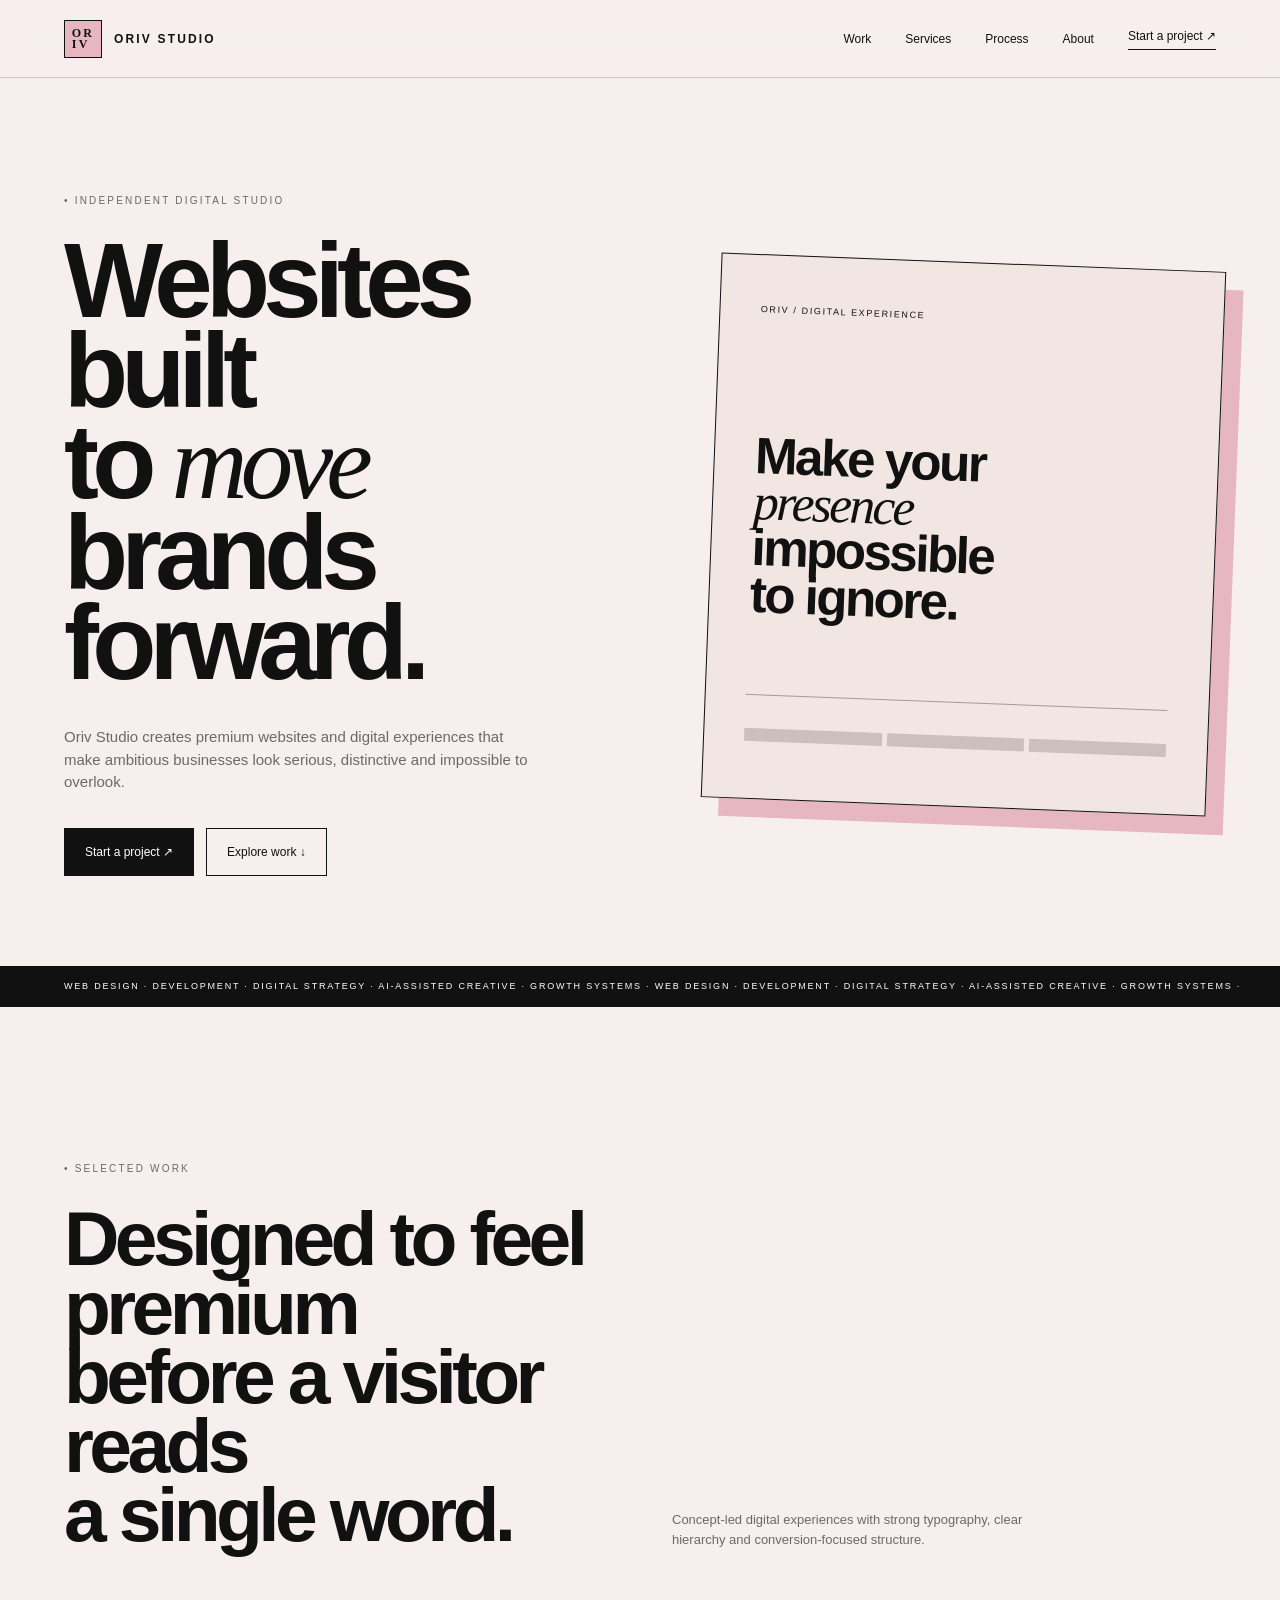
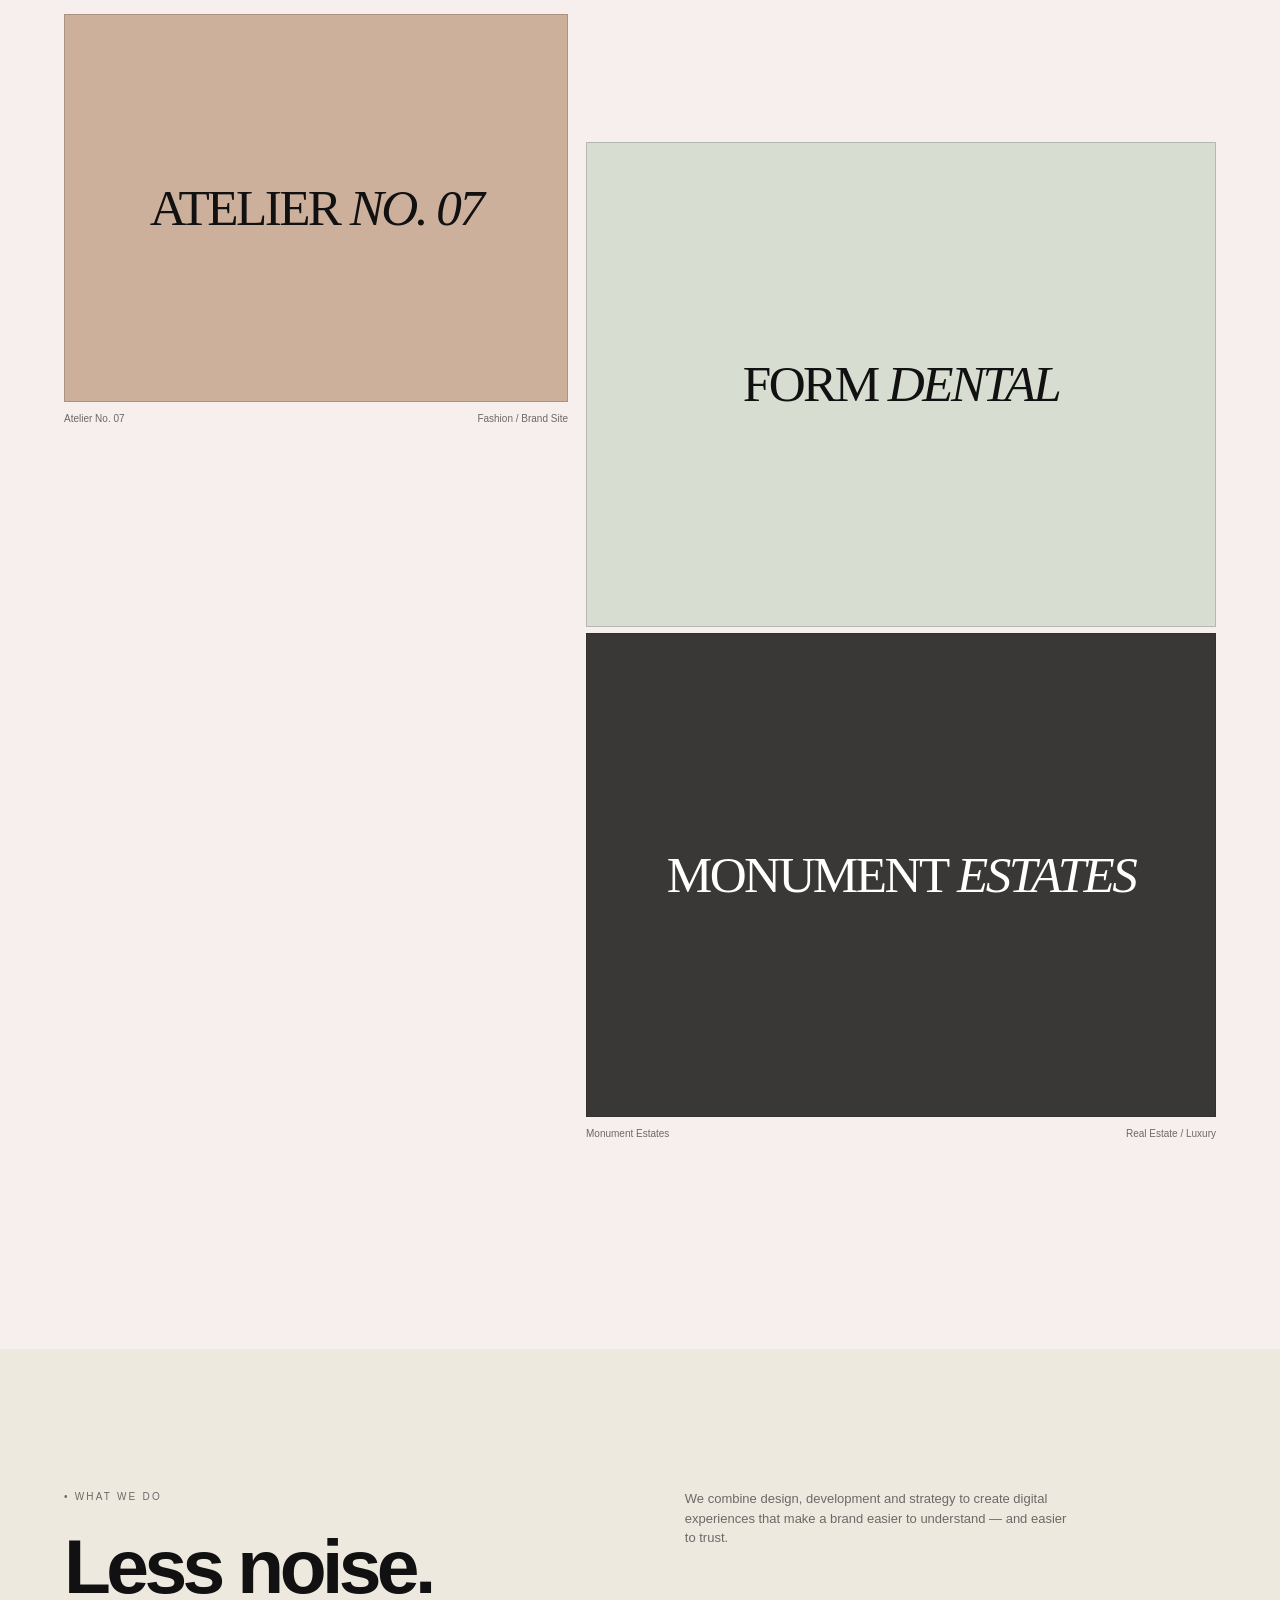
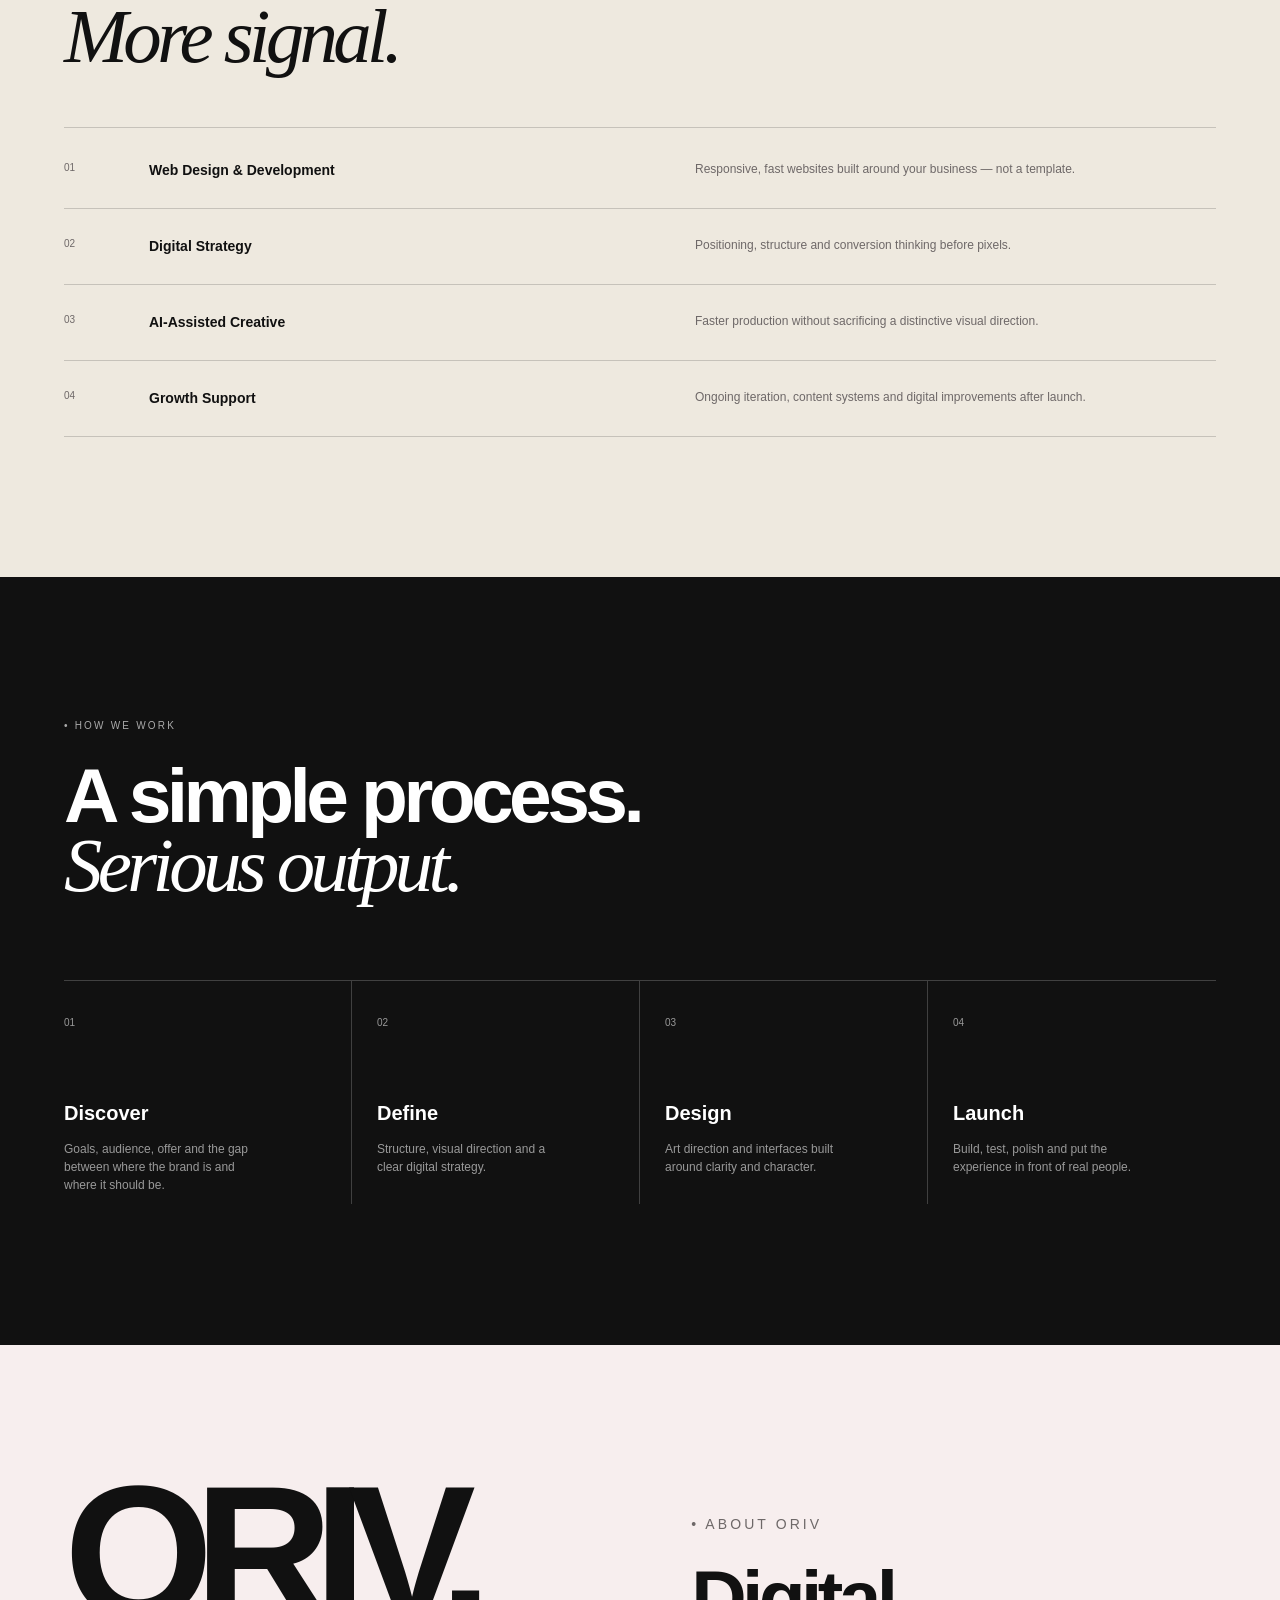
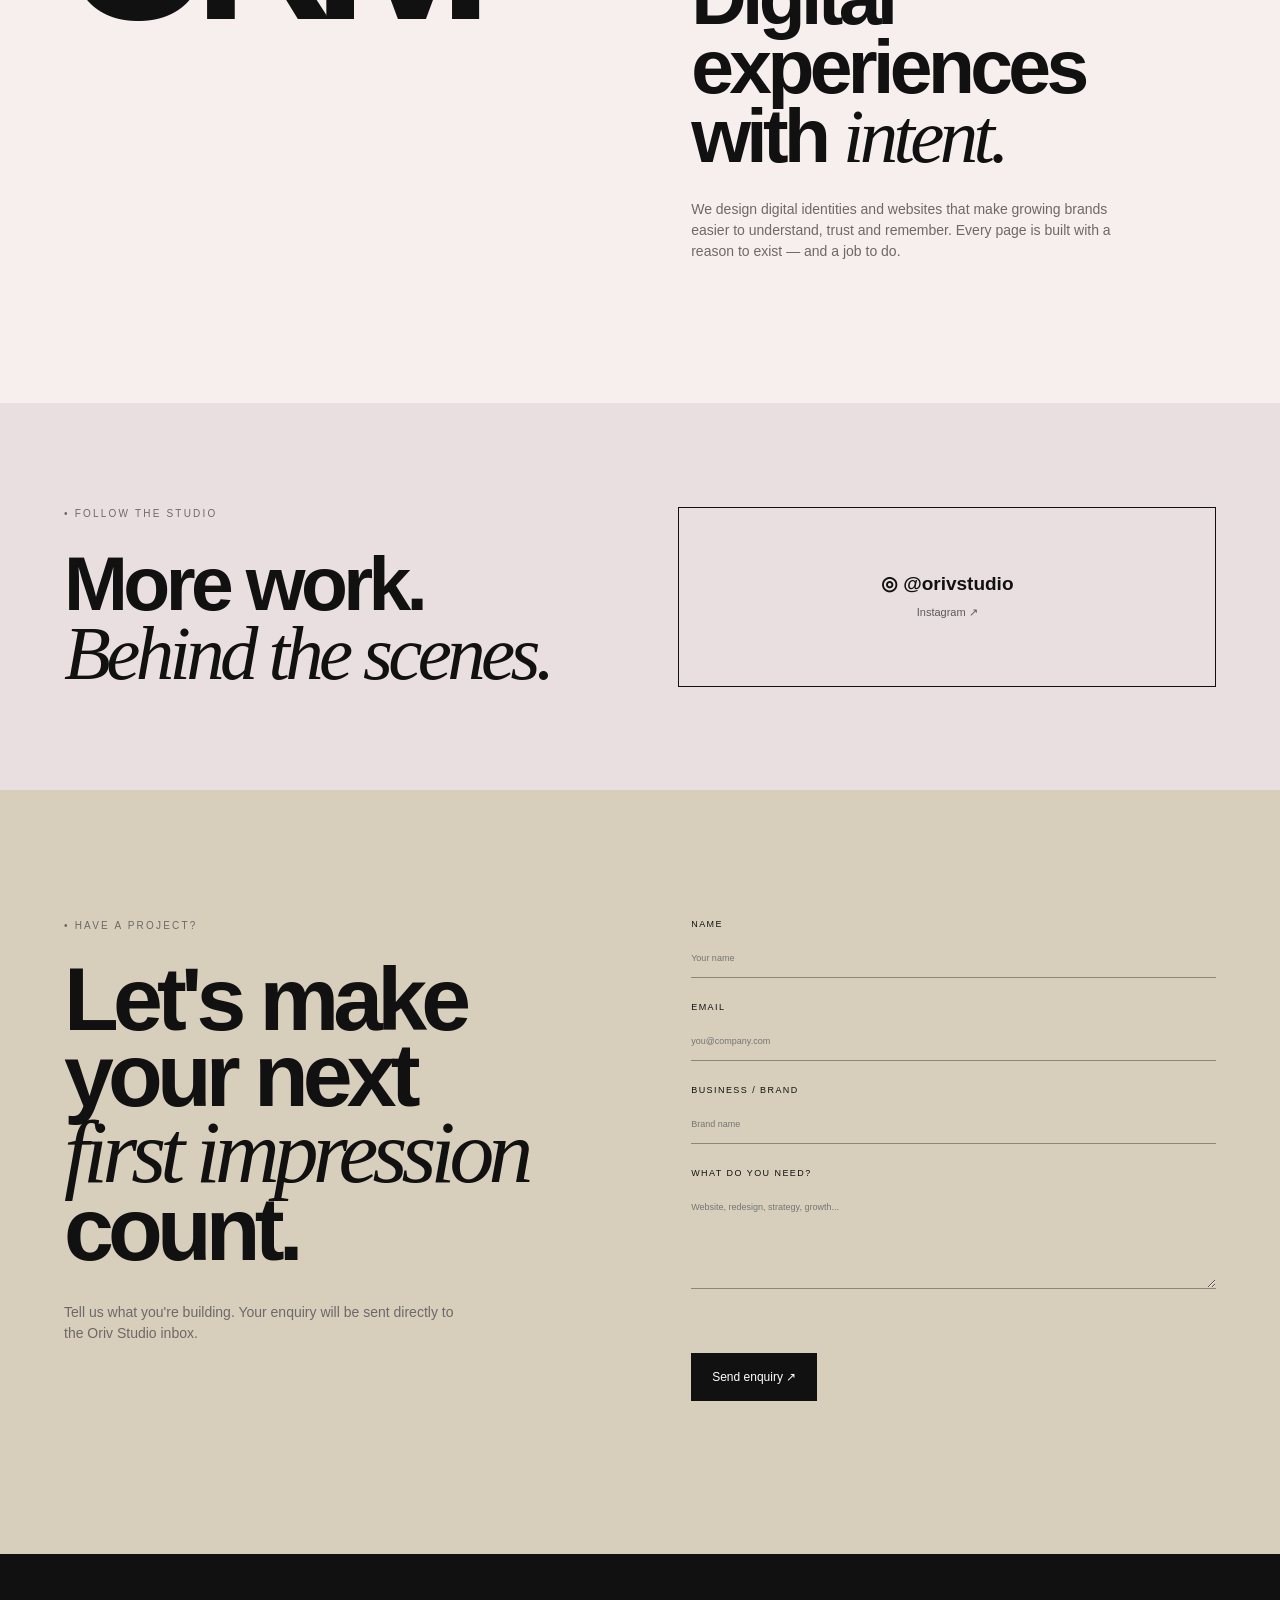
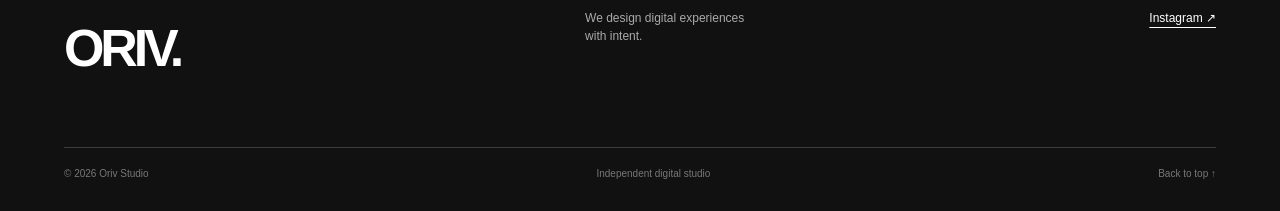
==== commit 68672eae: "Add files via upload" ====
--- a/index.html
+++ b/index.html
@@ -1,115 +1,124 @@
-<!doctype html>
+<!DOCTYPE html>
 <html lang="en">
 <head>
-  <meta charset="utf-8">
-  <meta name="viewport" content="width=device-width, initial-scale=1">
-  <meta name="theme-color" content="#f7eeee">
-  <title>Oriv Studio — Digital experiences that move brands forward</title>
-  <meta name="description" content="Oriv Studio creates premium websites and digital experiences for ambitious brands.">
-  <link rel="preconnect" href="https://fonts.googleapis.com">
-  <link rel="preconnect" href="https://fonts.gstatic.com" crossorigin>
-  <link href="https://fonts.googleapis.com/css2?family=DM+Sans:wght@400;500;600;700&family=Playfair+Display:ital,wght@0,500;0,600;1,500;1,600&display=swap" rel="stylesheet">
-  <link rel="stylesheet" href="styles.css">
+<meta charset="UTF-8">
+<meta name="viewport" content="width=device-width, initial-scale=1.0">
+<meta name="description" content="Oriv Studio — premium websites and digital experiences for ambitious brands.">
+<title>Oriv Studio — Digital Experiences</title>
+<style>
+:root{--paper:#f7eeee;--cream:#eee9df;--pink:#e6b7c1;--ink:#111;--muted:#6e6868;--line:rgba(17,17,17,.18);--dark:#111;--serif:Georgia,"Times New Roman",serif;--sans:Arial,Helvetica,sans-serif}
+*{box-sizing:border-box;margin:0;padding:0}html{scroll-behavior:smooth}body{background:var(--paper);color:var(--ink);font-family:var(--sans);line-height:1.5;overflow-x:hidden}a{color:inherit;text-decoration:none}button,input,textarea{font:inherit}
+.progress{position:fixed;left:0;top:0;height:3px;width:0;background:#111;z-index:9999}
+header{position:fixed;top:0;left:0;right:0;height:78px;padding:0 5vw;display:flex;align-items:center;justify-content:space-between;border-bottom:1px solid var(--line);background:rgba(247,238,238,.88);backdrop-filter:blur(14px);z-index:1000}
+.brand{display:flex;align-items:center;gap:12px;font-size:12px;font-weight:700;letter-spacing:.18em}.brand-mark{width:38px;height:38px;display:grid;place-items:center;background:var(--pink);border:1px solid #111;font-family:var(--serif);font-size:12px;line-height:.9}
+nav{display:flex;gap:34px;align-items:center;font-size:12px}nav a{position:relative}nav a:after{content:"";position:absolute;left:0;bottom:-7px;width:0;height:1px;background:#111;transition:.35s}nav a:hover:after{width:100%}.nav-cta{border-bottom:1px solid #111;padding-bottom:4px}.menu{display:none;background:none;border:0;font-size:25px;cursor:pointer}
+main{padding-top:78px}.hero{min-height:calc(100vh - 78px);padding:9vw 5vw 7vw;display:grid;grid-template-columns:1.05fr .95fr;gap:7vw;align-items:center}.eyebrow{font-size:10px;letter-spacing:.22em;text-transform:uppercase;color:var(--muted);margin-bottom:28px}
+h1{font-size:clamp(55px,8.2vw,132px);line-height:.86;letter-spacing:-.065em;max-width:900px}h1 em,h2 em{font-family:var(--serif);font-weight:400}.hero-copy{max-width:480px;color:var(--muted);font-size:15px;margin-top:38px}.actions{display:flex;gap:12px;margin-top:34px;flex-wrap:wrap}.button{display:inline-flex;align-items:center;justify-content:center;min-height:48px;padding:0 20px;border:1px solid #111;font-size:12px;cursor:pointer;transition:transform .25s,background .25s,color .25s}.button:hover{transform:translateY(-3px)}.button.dark{background:#111;color:#fff}.button.light{background:transparent}
+.hero-art{position:relative;min-height:530px;display:grid;place-items:center}.poster{width:min(100%,520px);aspect-ratio:1/1.08;border:1.5px solid #111;background:#f1e6e2;padding:8%;transform:rotate(2.2deg);box-shadow:18px 18px 0 var(--pink);transition:transform .7s}.poster:hover{transform:rotate(-2deg) translateY(-10px)}.poster small{font-size:9px;letter-spacing:.18em}.poster h2{font-size:clamp(34px,4vw,62px);line-height:.9;letter-spacing:-.05em;margin-top:27%}.poster-rule{height:1px;background:#111;opacity:.35;margin-top:18%}.poster-bars{display:flex;gap:5px;margin-top:8%}.poster-bars span{height:13px;flex:1;background:#cdbfbd}
+.ticker{background:#111;color:#fff;padding:14px 5vw;overflow:hidden;white-space:nowrap;font-size:9px;letter-spacing:.2em}.ticker-track{display:inline-block;animation:marquee 22s linear infinite}@keyframes marquee{to{transform:translateX(-50%)}}
+.work{padding:12vw 5vw 14vw}.section-head{display:grid;grid-template-columns:1fr 1fr;gap:5vw;margin-bottom:65px}.section-head h2,.services h2,.process h2,.instagram h2{font-size:clamp(42px,6vw,85px);line-height:.9;letter-spacing:-.06em}.section-head p:last-child{max-width:360px;color:var(--muted);font-size:13px;align-self:end}.work-grid{display:grid;grid-template-columns:1fr 1.25fr;gap:18px;align-items:start}.project{overflow:hidden;margin-bottom:28px;cursor:pointer}.project:nth-child(2){margin-top:10vw}.project:nth-child(3){grid-column:2;margin-top:-5vw}.project-image{aspect-ratio:1.3/1;border:1px solid var(--line);display:flex;align-items:center;justify-content:center;padding:5%;transition:transform .7s}.project:hover .project-image{transform:scale(.975)}.warm{background:#cdb09c}.sage{background:#d8ddd2}.dark-art{background:#3a3836;color:#fff}.project-image span{font-family:var(--serif);font-size:clamp(28px,4vw,66px);text-align:center;letter-spacing:-.05em}.project-image em{font-weight:400}.project-meta{display:flex;justify-content:space-between;font-size:10px;color:var(--muted);padding-top:9px}
+.services{background:var(--cream);padding:11vw 5vw}.services-top{display:grid;grid-template-columns:1fr 1fr;gap:7vw;padding-bottom:55px;border-bottom:1px solid var(--line)}.services-intro{color:var(--muted);font-size:13px;max-width:390px}.service-list{margin-top:5px}.service{display:grid;grid-template-columns:60px 1fr 1fr;gap:25px;padding:27px 0;border-bottom:1px solid var(--line);transition:padding-left .3s}.service:hover{padding-left:12px}.service-num{font-size:10px;color:var(--muted)}.service strong{font-size:14px}.service p{font-size:12px;color:var(--muted)}
+.process{background:#111;color:#fff;padding:11vw 5vw}.process .eyebrow{color:#aaa}.steps{display:grid;grid-template-columns:repeat(4,1fr);border-top:1px solid rgba(255,255,255,.2);margin-top:80px}.step{padding:28px 20px 10px 0;border-right:1px solid rgba(255,255,255,.2)}.step:not(:first-child){padding-left:25px}.step:last-child{border-right:0}.step span{font-size:10px;color:#999}.step h3{margin-top:65px;font-size:20px}.step p{color:#999;font-size:12px;margin-top:12px;max-width:190px}
+.about{padding:11vw 5vw;display:grid;grid-template-columns:1fr 1fr;gap:8vw}.about-mark{font-size:clamp(90px,15vw,230px);font-weight:900;letter-spacing:-.1em;line-height:.7}.about h2{font-size:clamp(45px,6vw,85px);line-height:.9;letter-spacing:-.06em}.about p{color:var(--muted);max-width:450px;margin-top:28px;font-size:14px}
+.instagram{background:#eadfe0;padding:8vw 5vw;display:grid;grid-template-columns:1fr 1fr;gap:6vw;align-items:center}.ig-card{min-height:180px;border:1px solid #111;display:flex;align-items:center;justify-content:center;transition:.3s}.ig-card:hover{background:#111;color:#fff;transform:translateY(-5px)}.ig-inner{text-align:center}.ig-inner strong{display:block;font-size:19px}.ig-inner span{font-size:11px;opacity:.65}
+.contact{background:#d7cfbc;padding:10vw 5vw 12vw;display:grid;grid-template-columns:1fr 1fr;gap:8vw}.contact h2{font-size:clamp(50px,7vw,100px);line-height:.85;letter-spacing:-.065em}.contact-copy>p:last-child{max-width:410px;color:var(--muted);font-size:14px;margin-top:35px}form{display:grid;gap:23px}label{font-size:9px;text-transform:uppercase;letter-spacing:.16em}input,textarea{width:100%;display:block;margin-top:8px;border:0;border-bottom:1px solid rgba(17,17,17,.38);background:transparent;padding:12px 0;outline:none;border-radius:0;color:#111}textarea{min-height:100px;resize:vertical}input:focus,textarea:focus{border-bottom-color:#111}.form-status{font-size:12px;color:var(--muted);min-height:18px}form .button{justify-self:start}
+footer{background:#111;color:#fff;padding:55px 5vw 30px}.footer-top{display:flex;justify-content:space-between;gap:30px;align-items:start}.footer-logo{font-size:52px;font-weight:900;letter-spacing:-.08em}.footer-copy{font-size:12px;color:#aaa;max-width:230px}.footer-ig{text-decoration:underline;text-underline-offset:5px;font-size:12px}.footer-bottom{border-top:1px solid rgba(255,255,255,.18);margin-top:60px;padding-top:18px;display:flex;justify-content:space-between;color:#777;font-size:10px}
+.reveal{opacity:0;transform:translateY(35px);transition:opacity .9s,transform .9s}.reveal.visible{opacity:1;transform:none}.delay{transition-delay:.12s}
+@media(max-width:800px){
+header{height:64px;padding:0 18px}main{padding-top:64px}nav{position:absolute;left:12px;right:12px;top:72px;background:var(--paper);border:1px solid var(--line);padding:22px;display:none;flex-direction:column;align-items:flex-start;gap:20px}.nav-cta{display:none}nav.open{display:flex}.menu{display:block}
+.hero{min-height:auto;padding:75px 18px 80px;display:block}h1{font-size:clamp(53px,15vw,82px)}.hero-copy{font-size:13px;margin-top:28px}.hero-art{min-height:auto;margin-top:65px;padding:0 10px}.poster{width:92%;box-shadow:12px 12px 0 var(--pink)}
+.ticker{padding:12px 18px;font-size:8px}.work,.services,.process,.about,.instagram,.contact{padding-left:18px;padding-right:18px}.work{padding-top:90px;padding-bottom:100px}.section-head,.services-top,.about,.instagram,.contact{grid-template-columns:1fr;gap:35px}.section-head{margin-bottom:40px}.section-head p:last-child{align-self:auto}.work-grid{display:block}.project,.project:nth-child(2),.project:nth-child(3){margin:0 0 35px}.project-image{aspect-ratio:1.12/1}
+.services{padding-top:90px;padding-bottom:90px}.service{grid-template-columns:32px 1fr;gap:10px;padding:23px 0}.service p{grid-column:2}.service strong{font-size:13px}
+.process{padding-top:90px;padding-bottom:90px}.steps{grid-template-columns:1fr 1fr;margin-top:55px}.step{min-height:190px}.step:nth-child(2){border-right:0}.step:nth-child(3),.step:nth-child(4){border-top:1px solid rgba(255,255,255,.2)}.step:nth-child(3){padding-left:0}.step h3{margin-top:35px}
+.about{padding-top:90px;padding-bottom:90px}.about-mark{font-size:26vw}.instagram{padding-top:90px;padding-bottom:90px}.ig-card{min-height:150px}.contact{padding-top:90px;padding-bottom:90px}form{gap:20px}footer{padding-left:18px;padding-right:18px}.footer-top{display:grid;grid-template-columns:1fr 1fr}.footer-logo{grid-column:1/-1}.footer-bottom{gap:20px;flex-wrap:wrap}
+}
+@media(prefers-reduced-motion:reduce){html{scroll-behavior:auto}*,*:before,*:after{animation:none!important;transition:none!important}.reveal{opacity:1;transform:none}}
+</style>
 </head>
 <body>
-  <div class="progress"><span id="progressBar"></span></div>
+<div class="progress" id="progress"></div>
 
-  <header class="nav">
-    <a class="brand" href="#top" aria-label="Oriv Studio home">
-      <span class="brand-mark">OR<span>IV</span></span>
-      <span class="brand-name">ORIV STUDIO</span>
-    </a>
-    <button class="menu-toggle" id="menuToggle" aria-label="Open menu" aria-expanded="false"><span></span><span></span></button>
-    <nav id="navLinks">
-      <a href="#work">Work</a><a href="#services">Services</a><a href="#process">Process</a><a href="#about">About</a>
-      <a class="nav-cta" href="#contact">Start a project ↗</a>
-    </nav>
-  </header>
+<header>
+<a href="#top" class="brand"><span class="brand-mark">OR<br>IV</span><span>ORIV STUDIO</span></a>
+<nav id="nav"><a href="#work">Work</a><a href="#services">Services</a><a href="#process">Process</a><a href="#about">About</a><a href="#contact" class="nav-cta">Start a project ↗</a></nav>
+<button class="menu" id="menu" aria-label="Open menu">☰</button>
+</header>
 
-  <main id="top">
-    <section class="hero">
-      <div class="hero-copy reveal">
-        <p class="eyebrow">Independent digital studio</p>
-        <h1>Websites built<br>to <em>move</em> brands<br>forward.</h1>
-        <p class="hero-sub">Oriv Studio creates distinctive websites and digital experiences for ambitious businesses that want to look as serious online as they are offline.</p>
-        <div class="actions"><a class="btn btn-dark" href="#contact">Start a project <span>↗</span></a><a class="btn btn-light" href="#work">Explore work <span>↓</span></a></div>
-      </div>
-      <div class="hero-visual reveal delay-1">
-        <div class="floating-card card-back"></div>
-        <div class="floating-card card-main">
-          <span class="mini">ORIV / DIGITAL EXPERIENCE</span>
-          <h2>Make your<br><em>presence</em><br>impossible<br>to ignore.</h2>
-          <div class="wire"><i></i><i></i><i></i></div>
-        </div>
-        <div class="orbit-dot"></div>
-      </div>
-    </section>
+<main id="top">
+<section class="hero">
+<div class="hero-copy-wrap reveal">
+<p class="eyebrow">• Independent digital studio</p>
+<h1>Websites built<br>to <em>move</em><br>brands forward.</h1>
+<p class="hero-copy">Oriv Studio creates premium websites and digital experiences that make ambitious businesses look serious, distinctive and impossible to overlook.</p>
+<div class="actions"><a class="button dark" href="#contact">Start a project ↗</a><a class="button light" href="#work">Explore work ↓</a></div>
+</div>
+<div class="hero-art reveal delay"><div class="poster"><small>ORIV / DIGITAL EXPERIENCE</small><h2>Make your<br><em>presence</em><br>impossible<br>to ignore.</h2><div class="poster-rule"></div><div class="poster-bars"><span></span><span></span><span></span></div></div></div>
+</section>
 
-    <div class="ticker" aria-hidden="true"><div>WEB DESIGN · DEVELOPMENT · DIGITAL STRATEGY · AI-ASSISTED CREATIVE · GROWTH SYSTEMS · </div><div>WEB DESIGN · DEVELOPMENT · DIGITAL STRATEGY · AI-ASSISTED CREATIVE · GROWTH SYSTEMS · </div></div>
+<div class="ticker"><div class="ticker-track">WEB DESIGN · DEVELOPMENT · DIGITAL STRATEGY · AI-ASSISTED CREATIVE · GROWTH SYSTEMS · WEB DESIGN · DEVELOPMENT · DIGITAL STRATEGY · AI-ASSISTED CREATIVE · GROWTH SYSTEMS ·</div></div>
 
-    <section id="work" class="section work">
-      <div class="section-intro reveal"><p class="eyebrow">Selected work</p><p>Designed to feel premium before a visitor reads a single word.</p></div>
-      <div class="work-grid">
-        <article class="project reveal"><div class="project-art art-1"><span>ATELIER <em>NO. 07</em></span></div><small>Atelier No. 07</small><b>Fashion / Brand site</b></article>
-        <article class="project reveal delay-1"><div class="project-art art-2"><span>FORM <em>DENTAL</em></span></div><small>Form Dental</small><b>Healthcare / Conversion</b></article>
-        <article class="project project-wide reveal delay-2"><div class="project-art art-3"><span>MONUMENT <em>ESTATES</em></span></div><small>Monument Estates</small><b>Real estate / Luxury</b></article>
-      </div>
-    </section>
+<section class="work" id="work">
+<div class="section-head reveal"><div><p class="eyebrow">• Selected work</p><h2>Designed to feel premium<br>before a visitor reads<br>a single word.</h2></div><p>Concept-led digital experiences with strong typography, clear hierarchy and conversion-focused structure.</p></div>
+<div class="work-grid">
+<article class="project reveal"><div class="project-image warm"><span>ATELIER <em>NO. 07</em></span></div><div class="project-meta"><span>Atelier No. 07</span><span>Fashion / Brand Site</span></div></article>
+<article class="project reveal delay"><div class="project-image sage"><span>FORM <em>DENTAL</em></span></div><div class="project-meta"><span>Form Dental</span><span>Healthcare / Conversion</span></div></article>
+<article class="project reveal"><div class="project-image dark-art"><span>MONUMENT <em>ESTATES</em></span></div><div class="project-meta"><span>Monument Estates</span><span>Real Estate / Luxury</span></div></article>
+</div>
+</section>
 
-    <section id="services" class="section services">
-      <div class="service-heading reveal"><p class="eyebrow">What we do</p><h2>Less noise.<br><em>More signal.</em></h2></div>
-      <div class="service-list">
-        <div class="service reveal"><span>01</span><strong>Web Design & Development</strong><p>Responsive, fast websites built around your business—not a template.</p></div>
-        <div class="service reveal"><span>02</span><strong>Digital Strategy</strong><p>Positioning, structure and conversion thinking before pixels.</p></div>
-        <div class="service reveal"><span>03</span><strong>AI-Assisted Creative</strong><p>Faster production without sacrificing a distinctive visual direction.</p></div>
-        <div class="service reveal"><span>04</span><strong>Growth Support</strong><p>Ongoing iteration, content systems and digital improvements.</p></div>
-      </div>
-    </section>
+<section class="services" id="services">
+<div class="services-top reveal"><div><p class="eyebrow">• What we do</p><h2>Less noise.<br><em>More signal.</em></h2></div><p class="services-intro">We combine design, development and strategy to create digital experiences that make a brand easier to understand — and easier to trust.</p></div>
+<div class="service-list">
+<div class="service reveal"><span class="service-num">01</span><strong>Web Design & Development</strong><p>Responsive, fast websites built around your business — not a template.</p></div>
+<div class="service reveal"><span class="service-num">02</span><strong>Digital Strategy</strong><p>Positioning, structure and conversion thinking before pixels.</p></div>
+<div class="service reveal"><span class="service-num">03</span><strong>AI-Assisted Creative</strong><p>Faster production without sacrificing a distinctive visual direction.</p></div>
+<div class="service reveal"><span class="service-num">04</span><strong>Growth Support</strong><p>Ongoing iteration, content systems and digital improvements after launch.</p></div>
+</div>
+</section>
 
-    <section id="process" class="section process">
-      <div class="process-head reveal"><p class="eyebrow">How we work</p><h2>Simple process.<br><em>Serious output.</em></h2></div>
-      <div class="steps">
-        <div class="step reveal"><span>01</span><h3>Discover</h3><p>Goals, audience, offer and the gap between where the brand is and where it needs to be.</p></div>
-        <div class="step reveal"><span>02</span><h3>Define</h3><p>Structure, visual direction and a clear digital strategy.</p></div>
-        <div class="step reveal"><span>03</span><h3>Design</h3><p>Art direction and interfaces built around clarity and character.</p></div>
-        <div class="step reveal"><span>04</span><h3>Launch</h3><p>Build, test, polish and put the experience in front of real people.</p></div>
-      </div>
-    </section>
+<section class="process" id="process"><div class="reveal"><p class="eyebrow">• How we work</p><h2>A simple process.<br><em>Serious output.</em></h2></div>
+<div class="steps">
+<div class="step reveal"><span>01</span><h3>Discover</h3><p>Goals, audience, offer and the gap between where the brand is and where it should be.</p></div>
+<div class="step reveal"><span>02</span><h3>Define</h3><p>Structure, visual direction and a clear digital strategy.</p></div>
+<div class="step reveal"><span>03</span><h3>Design</h3><p>Art direction and interfaces built around clarity and character.</p></div>
+<div class="step reveal"><span>04</span><h3>Launch</h3><p>Build, test, polish and put the experience in front of real people.</p></div>
+</div></section>
 
-    <section id="about" class="section about">
-      <div class="about-mark">ORIV</div><div class="about-copy reveal"><p class="eyebrow">About Oriv</p><h2>Digital experiences<br>with <em>intent.</em></h2><p>We design digital identities and websites that make growing brands easier to understand, trust and remember.</p></div>
-    </section>
+<section class="about" id="about"><div class="about-mark reveal">ORIV.</div><div class="reveal delay"><p class="eyebrow">• About Oriv</p><h2>Digital experiences<br>with <em>intent.</em></h2><p>We design digital identities and websites that make growing brands easier to understand, trust and remember. Every page is built with a reason to exist — and a job to do.</p></div></section>
 
-    <section class="section instagram reveal">
-      <div><p class="eyebrow">Follow the studio</p><h2>More work.<br><em>Behind the scenes.</em></h2></div>
-      <a class="ig-card" href="https://www.instagram.com/orivstudio/" target="_blank" rel="noopener noreferrer" aria-label="Open Oriv Studio on Instagram">
-        <span class="ig-icon">◎</span><strong>@orivstudio</strong><small>Instagram ↗</small>
-      </a>
-    </section>
+<section class="instagram"><div class="reveal"><p class="eyebrow">• Follow the studio</p><h2>More work.<br><em>Behind the scenes.</em></h2></div><a class="ig-card reveal delay" href="https://www.instagram.com/orivstudio/" target="_blank" rel="noopener noreferrer"><div class="ig-inner"><strong>◎ @orivstudio</strong><span>Instagram ↗</span></div></a></section>
 
-    <section id="contact" class="contact">
-      <div class="contact-copy reveal"><p class="eyebrow">Have a project?</p><h2>Let's make your next<br><em>first impression</em> count.</h2><p>Tell us what you're building. You'll get a response directly in your inbox.</p></div>
-      <form id="contactForm" class="contact-form reveal delay-1">
-        <input type="hidden" name="_subject" value="New Oriv Studio project enquiry">
-        <input type="hidden" name="_template" value="table">
-        <input type="hidden" name="_captcha" value="true">
-        <input type="text" name="_honey" tabindex="-1" autocomplete="off" class="honeypot">
-        <label>Name<input name="name" type="text" autocomplete="name" placeholder="Your name" required></label>
-        <label>Email<input name="email" type="email" autocomplete="email" placeholder="you@company.com" required></label>
-        <label>Business / Brand<input name="business" type="text" placeholder="Brand name"></label>
-        <label>What do you need?<textarea name="message" rows="5" placeholder="Website, redesign, strategy, growth..." required></textarea></label>
-        <button class="btn btn-dark submit-btn" type="submit">Send enquiry <span>↗</span></button>
-        <p id="formStatus" class="form-status" role="status" aria-live="polite"></p>
-      </form>
-    </section>
-  </main>
+<section class="contact" id="contact">
+<div class="contact-copy reveal"><p class="eyebrow">• Have a project?</p><h2>Let's make your next<br><em>first impression</em><br>count.</h2><p>Tell us what you're building. Your enquiry will be sent directly to the Oriv Studio inbox.</p></div>
 
-  <footer>
-    <div class="footer-top"><div class="footer-logo">ORIV<span>®</span></div><p>We design digital experiences<br>with intent.</p><a href="https://www.instagram.com/orivstudio/" target="_blank" rel="noopener">Instagram ↗</a></div>
-    <div class="footer-bottom"><span>© 2026 Oriv Studio</span><span>Independent digital studio</span><a href="#top">Back to top ↑</a></div>
-  </footer>
+<form id="contactForm" class="reveal delay" action="https://formsubmit.co/orivra7@gmail.com" method="POST">
+<input type="hidden" name="_subject" value="New Oriv Studio Project Enquiry">
+<input type="hidden" name="_template" value="table">
+<input type="hidden" name="_captcha" value="false">
+<input type="hidden" name="_next" value="https://oriv-studio-website.vercel.app/">
 
-  <div class="toast" id="toast" aria-hidden="true"><strong>Enquiry sent.</strong><span>We'll get back to you soon.</span></div>
-  <script src="script.js"></script>
+<label>Name<input type="text" name="name" placeholder="Your name" required></label>
+<label>Email<input type="email" name="email" placeholder="you@company.com" required></label>
+<label>Business / Brand<input type="text" name="business" placeholder="Brand name" required></label>
+<label>What do you need?<textarea name="message" placeholder="Website, redesign, strategy, growth..." required></textarea></label>
+<div class="form-status" id="formStatus" aria-live="polite"></div>
+<button class="button dark" type="submit" id="submitButton">Send enquiry ↗</button>
+</form>
+</section>
+</main>
+
+<footer><div class="footer-top"><div class="footer-logo">ORIV.</div><p class="footer-copy">We design digital experiences<br>with intent.</p><a class="footer-ig" href="https://www.instagram.com/orivstudio/" target="_blank" rel="noopener noreferrer">Instagram ↗</a></div><div class="footer-bottom"><span>© 2026 Oriv Studio</span><span>Independent digital studio</span><a href="#top">Back to top ↑</a></div></footer>
+
+<script>
+const menu=document.getElementById("menu"),nav=document.getElementById("nav");
+menu.addEventListener("click",()=>{nav.classList.toggle("open");menu.textContent=nav.classList.contains("open")?"×":"☰"});
+nav.querySelectorAll("a").forEach(a=>a.addEventListener("click",()=>{nav.classList.remove("open");menu.textContent="☰"}));
+const progress=document.getElementById("progress");
+window.addEventListener("scroll",()=>{const max=document.documentElement.scrollHeight-window.innerHeight;progress.style.width=(max>0?(scrollY/max)*100:0)+"%"},{passive:true});
+const observer=new IntersectionObserver(entries=>entries.forEach(e=>{if(e.isIntersecting){e.target.classList.add("visible");observer.unobserve(e.target)}}),{threshold:.12});
+document.querySelectorAll(".reveal").forEach(el=>observer.observe(el));
+const form=document.getElementById("contactForm"),button=document.getElementById("submitButton"),status=document.getElementById("formStatus");
+form.addEventListener("submit",()=>{button.disabled=true;button.textContent="Sending…";status.textContent="Sending your enquiry…"});
+</script>
 </body>
 </html>
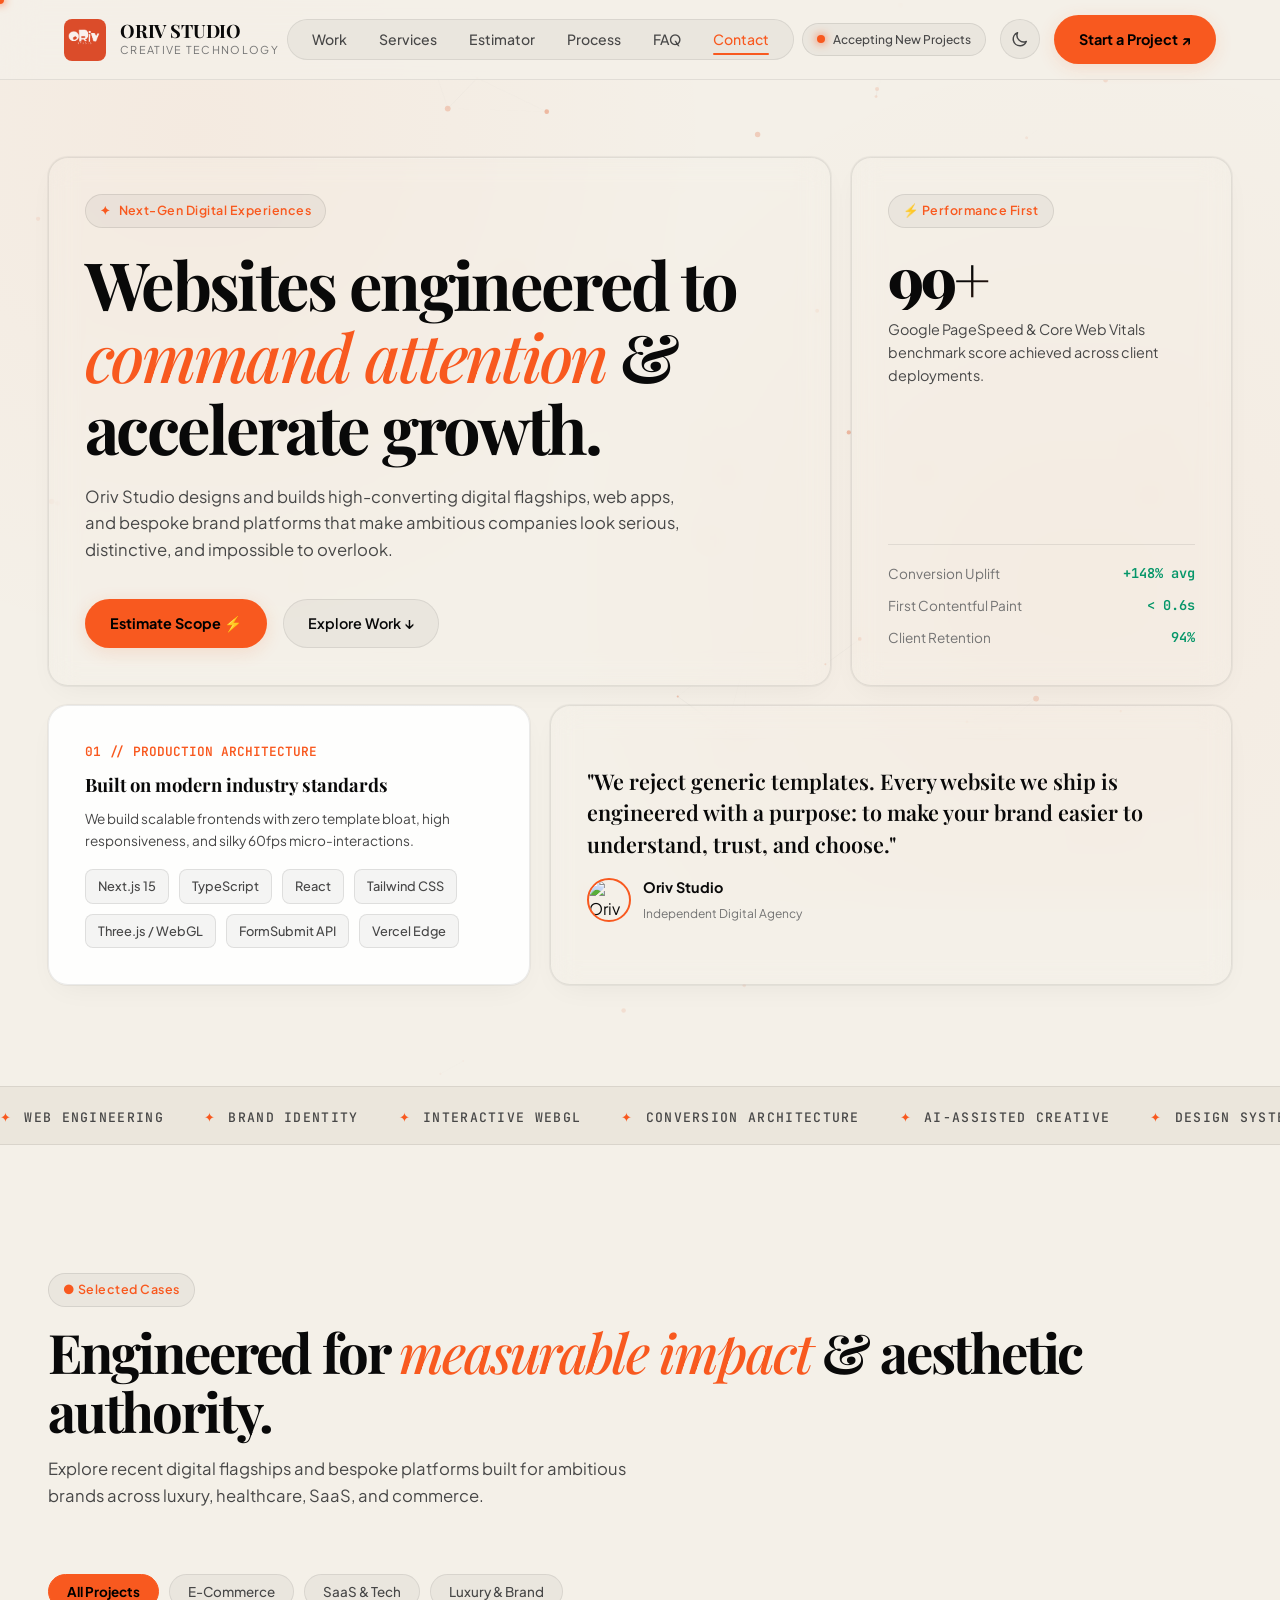
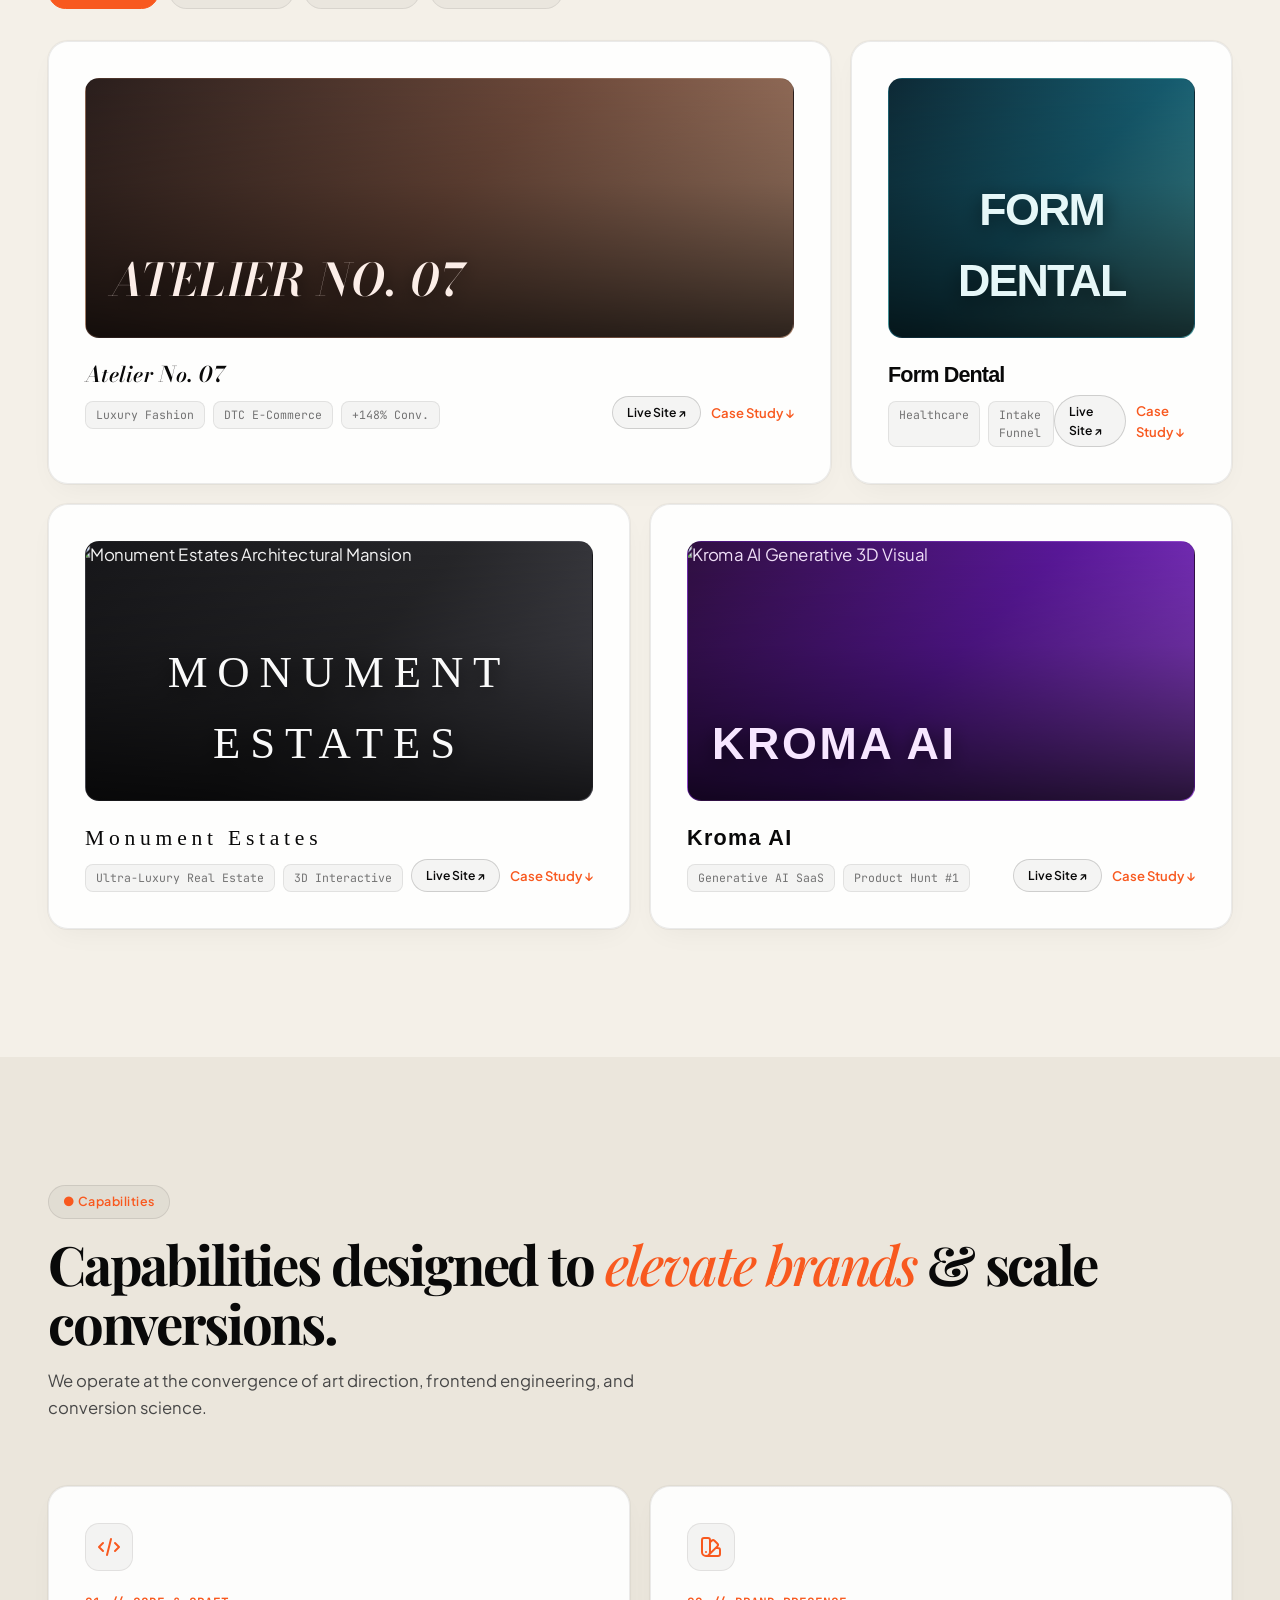
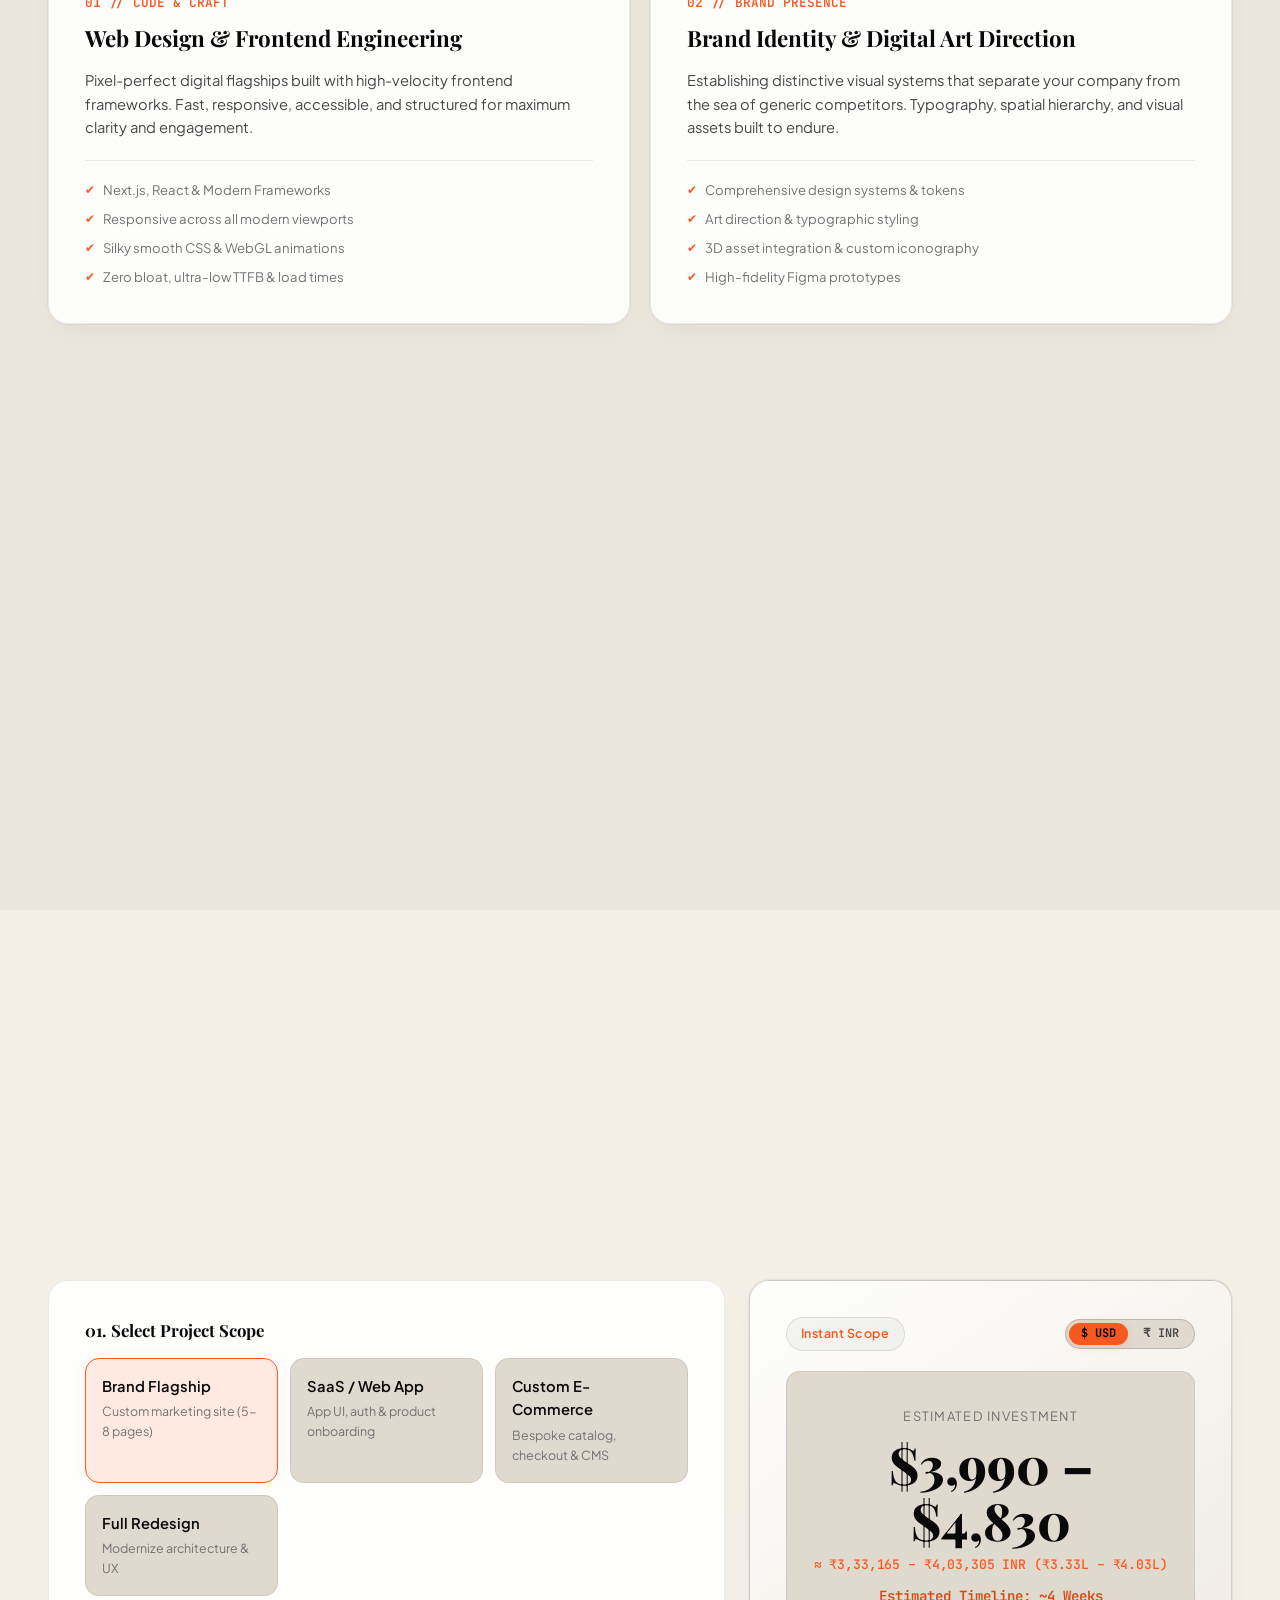
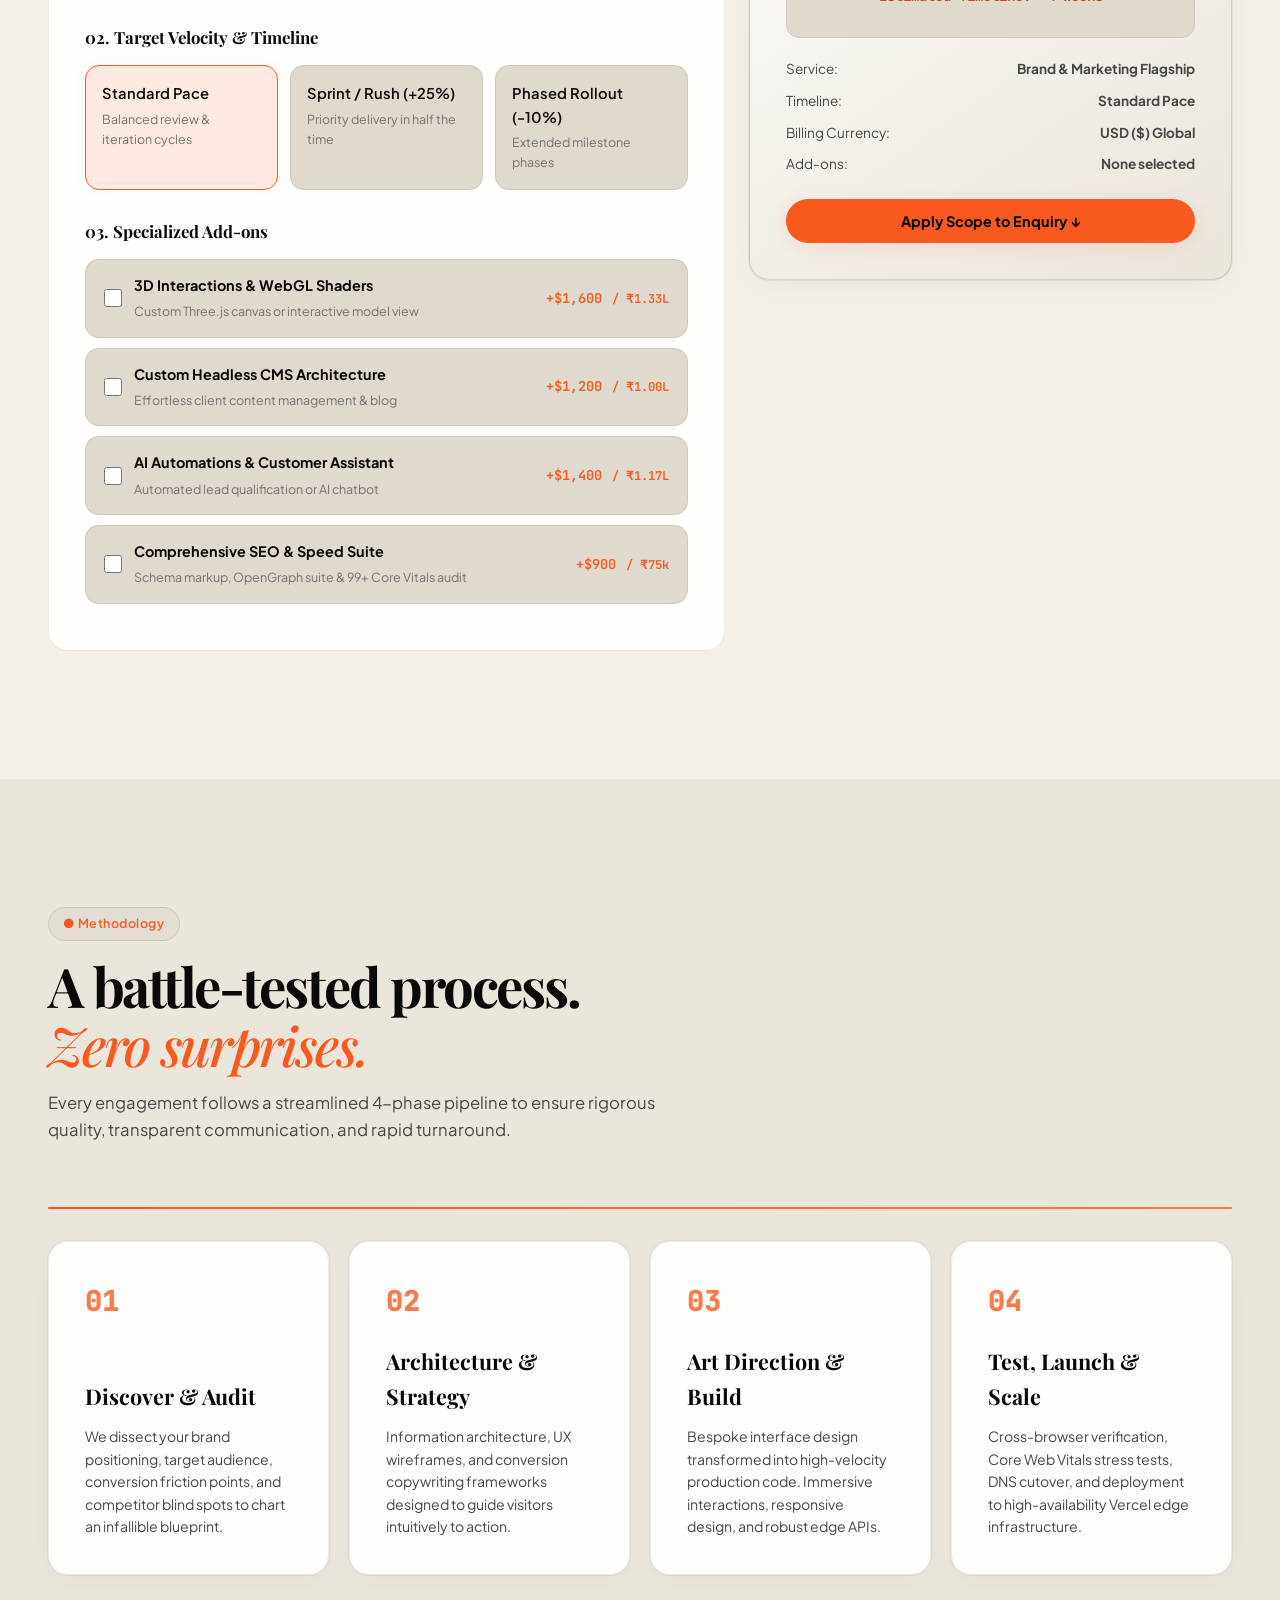
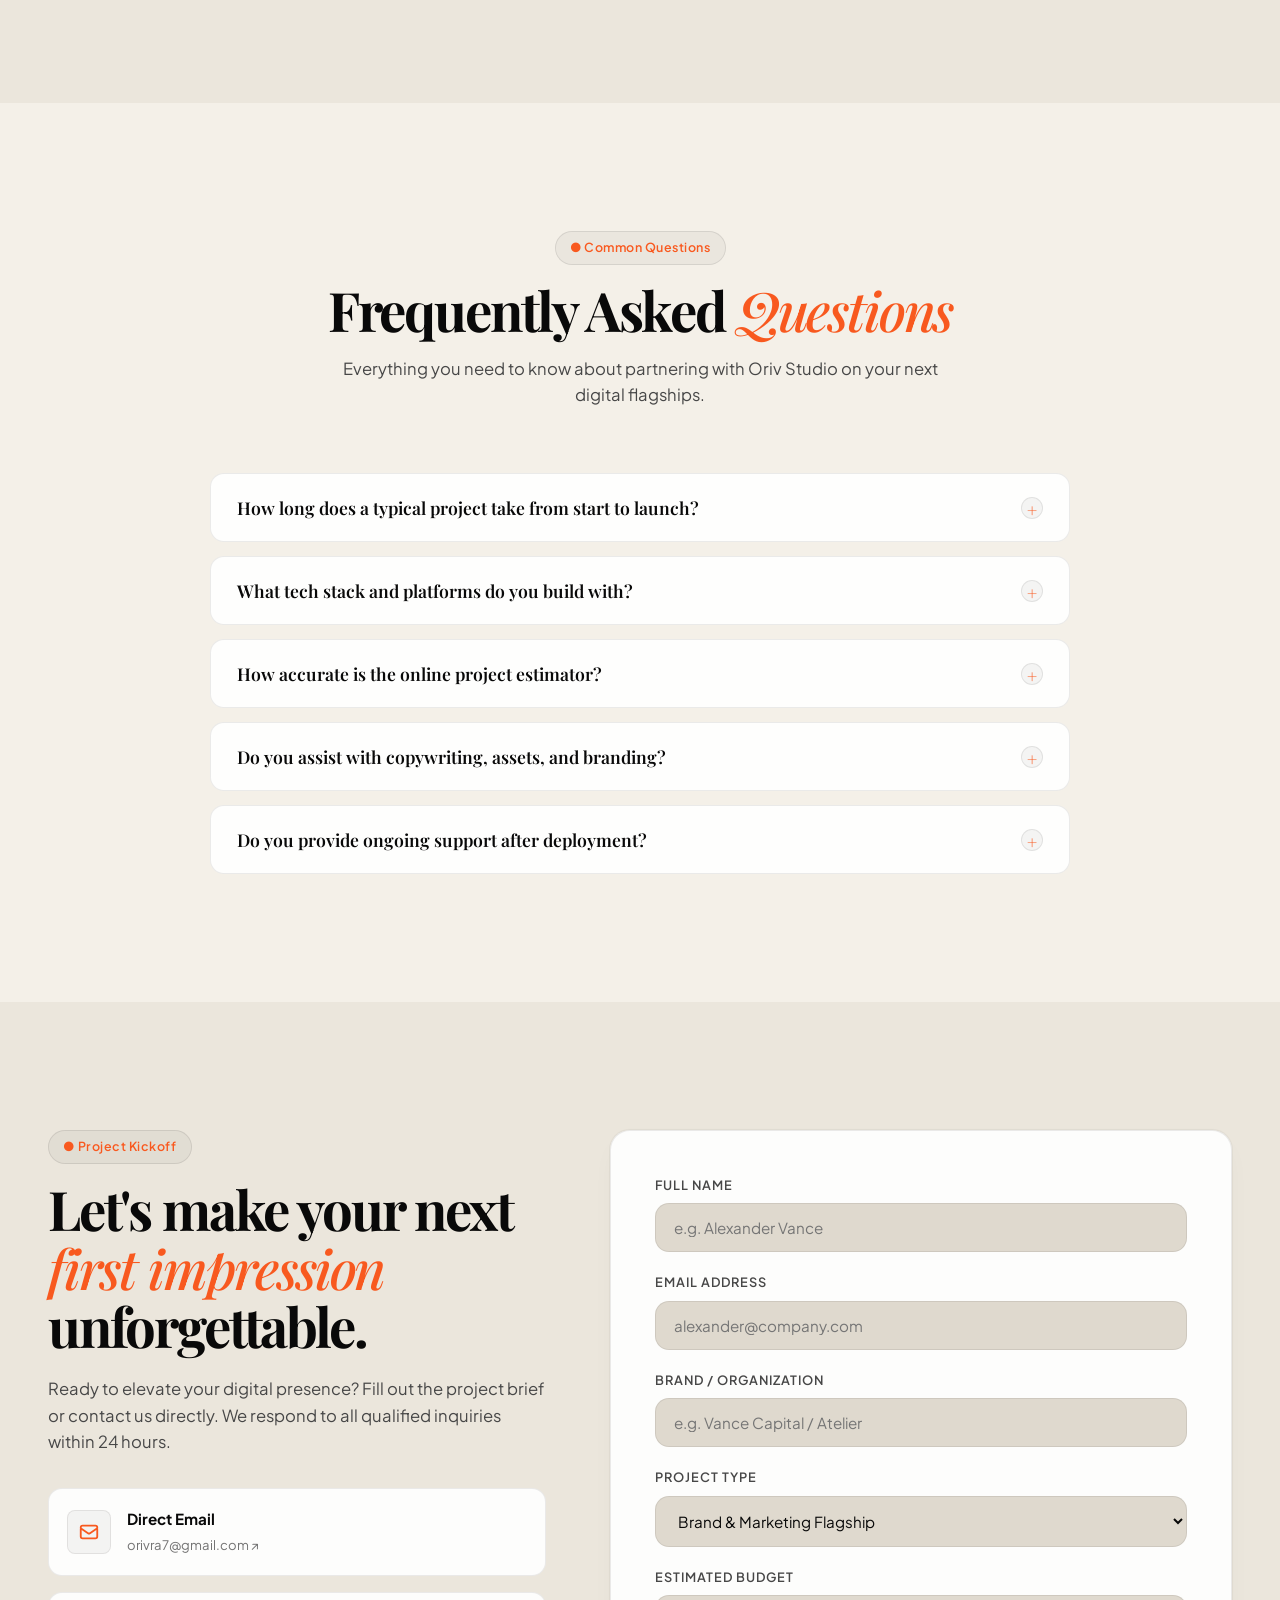
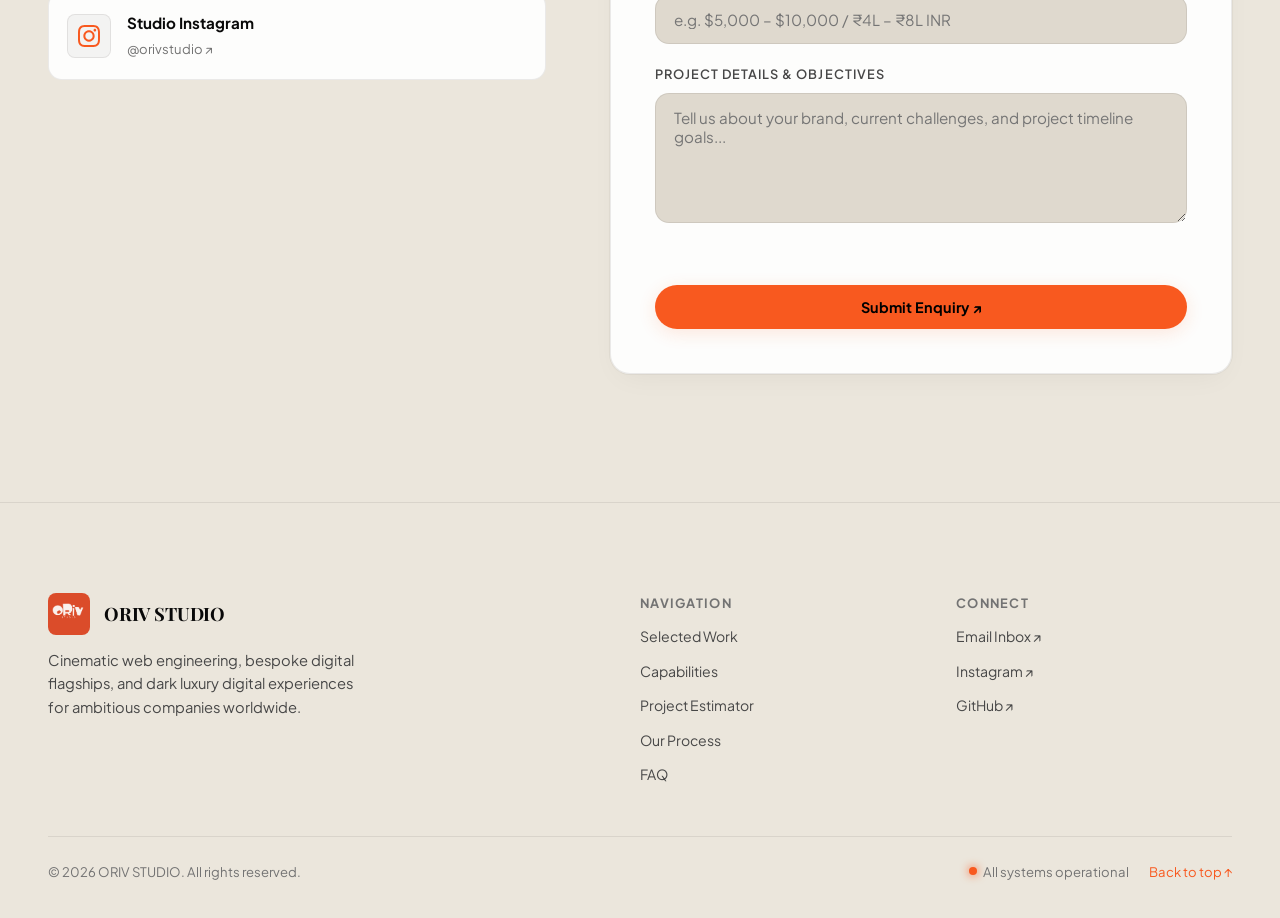
==== commit 378b4818: "Finalize ORIV STUDIO website: dark luxury branding, scroll animations, dual USD/INR estimator, respo" ====
--- a/index.html
+++ b/index.html
@@ -1,124 +1,964 @@
 <!DOCTYPE html>
-<html lang="en">
+<html lang="en" data-theme="dark">
 <head>
-<meta charset="UTF-8">
-<meta name="viewport" content="width=device-width, initial-scale=1.0">
-<meta name="description" content="Oriv Studio — premium websites and digital experiences for ambitious brands.">
-<title>Oriv Studio — Digital Experiences</title>
-<style>
-:root{--paper:#f7eeee;--cream:#eee9df;--pink:#e6b7c1;--ink:#111;--muted:#6e6868;--line:rgba(17,17,17,.18);--dark:#111;--serif:Georgia,"Times New Roman",serif;--sans:Arial,Helvetica,sans-serif}
-*{box-sizing:border-box;margin:0;padding:0}html{scroll-behavior:smooth}body{background:var(--paper);color:var(--ink);font-family:var(--sans);line-height:1.5;overflow-x:hidden}a{color:inherit;text-decoration:none}button,input,textarea{font:inherit}
-.progress{position:fixed;left:0;top:0;height:3px;width:0;background:#111;z-index:9999}
-header{position:fixed;top:0;left:0;right:0;height:78px;padding:0 5vw;display:flex;align-items:center;justify-content:space-between;border-bottom:1px solid var(--line);background:rgba(247,238,238,.88);backdrop-filter:blur(14px);z-index:1000}
-.brand{display:flex;align-items:center;gap:12px;font-size:12px;font-weight:700;letter-spacing:.18em}.brand-mark{width:38px;height:38px;display:grid;place-items:center;background:var(--pink);border:1px solid #111;font-family:var(--serif);font-size:12px;line-height:.9}
-nav{display:flex;gap:34px;align-items:center;font-size:12px}nav a{position:relative}nav a:after{content:"";position:absolute;left:0;bottom:-7px;width:0;height:1px;background:#111;transition:.35s}nav a:hover:after{width:100%}.nav-cta{border-bottom:1px solid #111;padding-bottom:4px}.menu{display:none;background:none;border:0;font-size:25px;cursor:pointer}
-main{padding-top:78px}.hero{min-height:calc(100vh - 78px);padding:9vw 5vw 7vw;display:grid;grid-template-columns:1.05fr .95fr;gap:7vw;align-items:center}.eyebrow{font-size:10px;letter-spacing:.22em;text-transform:uppercase;color:var(--muted);margin-bottom:28px}
-h1{font-size:clamp(55px,8.2vw,132px);line-height:.86;letter-spacing:-.065em;max-width:900px}h1 em,h2 em{font-family:var(--serif);font-weight:400}.hero-copy{max-width:480px;color:var(--muted);font-size:15px;margin-top:38px}.actions{display:flex;gap:12px;margin-top:34px;flex-wrap:wrap}.button{display:inline-flex;align-items:center;justify-content:center;min-height:48px;padding:0 20px;border:1px solid #111;font-size:12px;cursor:pointer;transition:transform .25s,background .25s,color .25s}.button:hover{transform:translateY(-3px)}.button.dark{background:#111;color:#fff}.button.light{background:transparent}
-.hero-art{position:relative;min-height:530px;display:grid;place-items:center}.poster{width:min(100%,520px);aspect-ratio:1/1.08;border:1.5px solid #111;background:#f1e6e2;padding:8%;transform:rotate(2.2deg);box-shadow:18px 18px 0 var(--pink);transition:transform .7s}.poster:hover{transform:rotate(-2deg) translateY(-10px)}.poster small{font-size:9px;letter-spacing:.18em}.poster h2{font-size:clamp(34px,4vw,62px);line-height:.9;letter-spacing:-.05em;margin-top:27%}.poster-rule{height:1px;background:#111;opacity:.35;margin-top:18%}.poster-bars{display:flex;gap:5px;margin-top:8%}.poster-bars span{height:13px;flex:1;background:#cdbfbd}
-.ticker{background:#111;color:#fff;padding:14px 5vw;overflow:hidden;white-space:nowrap;font-size:9px;letter-spacing:.2em}.ticker-track{display:inline-block;animation:marquee 22s linear infinite}@keyframes marquee{to{transform:translateX(-50%)}}
-.work{padding:12vw 5vw 14vw}.section-head{display:grid;grid-template-columns:1fr 1fr;gap:5vw;margin-bottom:65px}.section-head h2,.services h2,.process h2,.instagram h2{font-size:clamp(42px,6vw,85px);line-height:.9;letter-spacing:-.06em}.section-head p:last-child{max-width:360px;color:var(--muted);font-size:13px;align-self:end}.work-grid{display:grid;grid-template-columns:1fr 1.25fr;gap:18px;align-items:start}.project{overflow:hidden;margin-bottom:28px;cursor:pointer}.project:nth-child(2){margin-top:10vw}.project:nth-child(3){grid-column:2;margin-top:-5vw}.project-image{aspect-ratio:1.3/1;border:1px solid var(--line);display:flex;align-items:center;justify-content:center;padding:5%;transition:transform .7s}.project:hover .project-image{transform:scale(.975)}.warm{background:#cdb09c}.sage{background:#d8ddd2}.dark-art{background:#3a3836;color:#fff}.project-image span{font-family:var(--serif);font-size:clamp(28px,4vw,66px);text-align:center;letter-spacing:-.05em}.project-image em{font-weight:400}.project-meta{display:flex;justify-content:space-between;font-size:10px;color:var(--muted);padding-top:9px}
-.services{background:var(--cream);padding:11vw 5vw}.services-top{display:grid;grid-template-columns:1fr 1fr;gap:7vw;padding-bottom:55px;border-bottom:1px solid var(--line)}.services-intro{color:var(--muted);font-size:13px;max-width:390px}.service-list{margin-top:5px}.service{display:grid;grid-template-columns:60px 1fr 1fr;gap:25px;padding:27px 0;border-bottom:1px solid var(--line);transition:padding-left .3s}.service:hover{padding-left:12px}.service-num{font-size:10px;color:var(--muted)}.service strong{font-size:14px}.service p{font-size:12px;color:var(--muted)}
-.process{background:#111;color:#fff;padding:11vw 5vw}.process .eyebrow{color:#aaa}.steps{display:grid;grid-template-columns:repeat(4,1fr);border-top:1px solid rgba(255,255,255,.2);margin-top:80px}.step{padding:28px 20px 10px 0;border-right:1px solid rgba(255,255,255,.2)}.step:not(:first-child){padding-left:25px}.step:last-child{border-right:0}.step span{font-size:10px;color:#999}.step h3{margin-top:65px;font-size:20px}.step p{color:#999;font-size:12px;margin-top:12px;max-width:190px}
-.about{padding:11vw 5vw;display:grid;grid-template-columns:1fr 1fr;gap:8vw}.about-mark{font-size:clamp(90px,15vw,230px);font-weight:900;letter-spacing:-.1em;line-height:.7}.about h2{font-size:clamp(45px,6vw,85px);line-height:.9;letter-spacing:-.06em}.about p{color:var(--muted);max-width:450px;margin-top:28px;font-size:14px}
-.instagram{background:#eadfe0;padding:8vw 5vw;display:grid;grid-template-columns:1fr 1fr;gap:6vw;align-items:center}.ig-card{min-height:180px;border:1px solid #111;display:flex;align-items:center;justify-content:center;transition:.3s}.ig-card:hover{background:#111;color:#fff;transform:translateY(-5px)}.ig-inner{text-align:center}.ig-inner strong{display:block;font-size:19px}.ig-inner span{font-size:11px;opacity:.65}
-.contact{background:#d7cfbc;padding:10vw 5vw 12vw;display:grid;grid-template-columns:1fr 1fr;gap:8vw}.contact h2{font-size:clamp(50px,7vw,100px);line-height:.85;letter-spacing:-.065em}.contact-copy>p:last-child{max-width:410px;color:var(--muted);font-size:14px;margin-top:35px}form{display:grid;gap:23px}label{font-size:9px;text-transform:uppercase;letter-spacing:.16em}input,textarea{width:100%;display:block;margin-top:8px;border:0;border-bottom:1px solid rgba(17,17,17,.38);background:transparent;padding:12px 0;outline:none;border-radius:0;color:#111}textarea{min-height:100px;resize:vertical}input:focus,textarea:focus{border-bottom-color:#111}.form-status{font-size:12px;color:var(--muted);min-height:18px}form .button{justify-self:start}
-footer{background:#111;color:#fff;padding:55px 5vw 30px}.footer-top{display:flex;justify-content:space-between;gap:30px;align-items:start}.footer-logo{font-size:52px;font-weight:900;letter-spacing:-.08em}.footer-copy{font-size:12px;color:#aaa;max-width:230px}.footer-ig{text-decoration:underline;text-underline-offset:5px;font-size:12px}.footer-bottom{border-top:1px solid rgba(255,255,255,.18);margin-top:60px;padding-top:18px;display:flex;justify-content:space-between;color:#777;font-size:10px}
-.reveal{opacity:0;transform:translateY(35px);transition:opacity .9s,transform .9s}.reveal.visible{opacity:1;transform:none}.delay{transition-delay:.12s}
-@media(max-width:800px){
-header{height:64px;padding:0 18px}main{padding-top:64px}nav{position:absolute;left:12px;right:12px;top:72px;background:var(--paper);border:1px solid var(--line);padding:22px;display:none;flex-direction:column;align-items:flex-start;gap:20px}.nav-cta{display:none}nav.open{display:flex}.menu{display:block}
-.hero{min-height:auto;padding:75px 18px 80px;display:block}h1{font-size:clamp(53px,15vw,82px)}.hero-copy{font-size:13px;margin-top:28px}.hero-art{min-height:auto;margin-top:65px;padding:0 10px}.poster{width:92%;box-shadow:12px 12px 0 var(--pink)}
-.ticker{padding:12px 18px;font-size:8px}.work,.services,.process,.about,.instagram,.contact{padding-left:18px;padding-right:18px}.work{padding-top:90px;padding-bottom:100px}.section-head,.services-top,.about,.instagram,.contact{grid-template-columns:1fr;gap:35px}.section-head{margin-bottom:40px}.section-head p:last-child{align-self:auto}.work-grid{display:block}.project,.project:nth-child(2),.project:nth-child(3){margin:0 0 35px}.project-image{aspect-ratio:1.12/1}
-.services{padding-top:90px;padding-bottom:90px}.service{grid-template-columns:32px 1fr;gap:10px;padding:23px 0}.service p{grid-column:2}.service strong{font-size:13px}
-.process{padding-top:90px;padding-bottom:90px}.steps{grid-template-columns:1fr 1fr;margin-top:55px}.step{min-height:190px}.step:nth-child(2){border-right:0}.step:nth-child(3),.step:nth-child(4){border-top:1px solid rgba(255,255,255,.2)}.step:nth-child(3){padding-left:0}.step h3{margin-top:35px}
-.about{padding-top:90px;padding-bottom:90px}.about-mark{font-size:26vw}.instagram{padding-top:90px;padding-bottom:90px}.ig-card{min-height:150px}.contact{padding-top:90px;padding-bottom:90px}form{gap:20px}footer{padding-left:18px;padding-right:18px}.footer-top{display:grid;grid-template-columns:1fr 1fr}.footer-logo{grid-column:1/-1}.footer-bottom{gap:20px;flex-wrap:wrap}
-}
-@media(prefers-reduced-motion:reduce){html{scroll-behavior:auto}*,*:before,*:after{animation:none!important;transition:none!important}.reveal{opacity:1;transform:none}}
-</style>
+  <meta charset="UTF-8">
+  <meta name="viewport" content="width=device-width, initial-scale=1.0">
+  <meta name="description" content="ORIV STUDIO — Dark luxury digital flagships, cinematic web engineering, and high-conversion brand platforms for ambitious enterprises.">
+  <meta name="keywords" content="web design, web development, digital studio, creative agency, nextjs, interactive agency">
+  <meta name="theme-color" content="#090909">
+  <title>ORIV STUDIO — Dark Luxury Creative Technology Studio</title>
+
+  <!-- Google Fonts Preconnect -->
+  <link rel="preconnect" href="https://fonts.googleapis.com">
+  <link rel="preconnect" href="https://fonts.gstatic.com" crossorigin>
+  <link href="https://fonts.googleapis.com/css2?family=Bodoni+Moda:ital,opsz,wght@0,6..96,400..900;1,6..96,400..900&family=JetBrains+Mono:ital,wght@0,400;0,500;0,600;1,400&family=Playfair+Display:ital,wght@0,400;0,500;0,600;0,700;0,800;0,900;1,400;1,500;1,600;1,700;1,800&family=Plus+Jakarta+Sans:ital,wght@0,300;0,400;0,500;0,600;0,700;0,800;1,400&display=swap" rel="stylesheet">
+
+  <!-- Main Stylesheet -->
+  <link rel="stylesheet" href="styles.css">
 </head>
 <body>
-<div class="progress" id="progress"></div>
-
-<header>
-<a href="#top" class="brand"><span class="brand-mark">OR<br>IV</span><span>ORIV STUDIO</span></a>
-<nav id="nav"><a href="#work">Work</a><a href="#services">Services</a><a href="#process">Process</a><a href="#about">About</a><a href="#contact" class="nav-cta">Start a project ↗</a></nav>
-<button class="menu" id="menu" aria-label="Open menu">☰</button>
-</header>
-
-<main id="top">
-<section class="hero">
-<div class="hero-copy-wrap reveal">
-<p class="eyebrow">• Independent digital studio</p>
-<h1>Websites built<br>to <em>move</em><br>brands forward.</h1>
-<p class="hero-copy">Oriv Studio creates premium websites and digital experiences that make ambitious businesses look serious, distinctive and impossible to overlook.</p>
-<div class="actions"><a class="button dark" href="#contact">Start a project ↗</a><a class="button light" href="#work">Explore work ↓</a></div>
-</div>
-<div class="hero-art reveal delay"><div class="poster"><small>ORIV / DIGITAL EXPERIENCE</small><h2>Make your<br><em>presence</em><br>impossible<br>to ignore.</h2><div class="poster-rule"></div><div class="poster-bars"><span></span><span></span><span></span></div></div></div>
-</section>
-
-<div class="ticker"><div class="ticker-track">WEB DESIGN · DEVELOPMENT · DIGITAL STRATEGY · AI-ASSISTED CREATIVE · GROWTH SYSTEMS · WEB DESIGN · DEVELOPMENT · DIGITAL STRATEGY · AI-ASSISTED CREATIVE · GROWTH SYSTEMS ·</div></div>
-
-<section class="work" id="work">
-<div class="section-head reveal"><div><p class="eyebrow">• Selected work</p><h2>Designed to feel premium<br>before a visitor reads<br>a single word.</h2></div><p>Concept-led digital experiences with strong typography, clear hierarchy and conversion-focused structure.</p></div>
-<div class="work-grid">
-<article class="project reveal"><div class="project-image warm"><span>ATELIER <em>NO. 07</em></span></div><div class="project-meta"><span>Atelier No. 07</span><span>Fashion / Brand Site</span></div></article>
-<article class="project reveal delay"><div class="project-image sage"><span>FORM <em>DENTAL</em></span></div><div class="project-meta"><span>Form Dental</span><span>Healthcare / Conversion</span></div></article>
-<article class="project reveal"><div class="project-image dark-art"><span>MONUMENT <em>ESTATES</em></span></div><div class="project-meta"><span>Monument Estates</span><span>Real Estate / Luxury</span></div></article>
-</div>
-</section>
-
-<section class="services" id="services">
-<div class="services-top reveal"><div><p class="eyebrow">• What we do</p><h2>Less noise.<br><em>More signal.</em></h2></div><p class="services-intro">We combine design, development and strategy to create digital experiences that make a brand easier to understand — and easier to trust.</p></div>
-<div class="service-list">
-<div class="service reveal"><span class="service-num">01</span><strong>Web Design & Development</strong><p>Responsive, fast websites built around your business — not a template.</p></div>
-<div class="service reveal"><span class="service-num">02</span><strong>Digital Strategy</strong><p>Positioning, structure and conversion thinking before pixels.</p></div>
-<div class="service reveal"><span class="service-num">03</span><strong>AI-Assisted Creative</strong><p>Faster production without sacrificing a distinctive visual direction.</p></div>
-<div class="service reveal"><span class="service-num">04</span><strong>Growth Support</strong><p>Ongoing iteration, content systems and digital improvements after launch.</p></div>
-</div>
-</section>
-
-<section class="process" id="process"><div class="reveal"><p class="eyebrow">• How we work</p><h2>A simple process.<br><em>Serious output.</em></h2></div>
-<div class="steps">
-<div class="step reveal"><span>01</span><h3>Discover</h3><p>Goals, audience, offer and the gap between where the brand is and where it should be.</p></div>
-<div class="step reveal"><span>02</span><h3>Define</h3><p>Structure, visual direction and a clear digital strategy.</p></div>
-<div class="step reveal"><span>03</span><h3>Design</h3><p>Art direction and interfaces built around clarity and character.</p></div>
-<div class="step reveal"><span>04</span><h3>Launch</h3><p>Build, test, polish and put the experience in front of real people.</p></div>
-</div></section>
-
-<section class="about" id="about"><div class="about-mark reveal">ORIV.</div><div class="reveal delay"><p class="eyebrow">• About Oriv</p><h2>Digital experiences<br>with <em>intent.</em></h2><p>We design digital identities and websites that make growing brands easier to understand, trust and remember. Every page is built with a reason to exist — and a job to do.</p></div></section>
-
-<section class="instagram"><div class="reveal"><p class="eyebrow">• Follow the studio</p><h2>More work.<br><em>Behind the scenes.</em></h2></div><a class="ig-card reveal delay" href="https://www.instagram.com/orivstudio/" target="_blank" rel="noopener noreferrer"><div class="ig-inner"><strong>◎ @orivstudio</strong><span>Instagram ↗</span></div></a></section>
-
-<section class="contact" id="contact">
-<div class="contact-copy reveal"><p class="eyebrow">• Have a project?</p><h2>Let's make your next<br><em>first impression</em><br>count.</h2><p>Tell us what you're building. Your enquiry will be sent directly to the Oriv Studio inbox.</p></div>
-
-<form id="contactForm" class="reveal delay" action="https://formsubmit.co/orivra7@gmail.com" method="POST">
-<input type="hidden" name="_subject" value="New Oriv Studio Project Enquiry">
-<input type="hidden" name="_template" value="table">
-<input type="hidden" name="_captcha" value="false">
-<input type="hidden" name="_next" value="https://oriv-studio-website.vercel.app/">
-
-<label>Name<input type="text" name="name" placeholder="Your name" required></label>
-<label>Email<input type="email" name="email" placeholder="you@company.com" required></label>
-<label>Business / Brand<input type="text" name="business" placeholder="Brand name" required></label>
-<label>What do you need?<textarea name="message" placeholder="Website, redesign, strategy, growth..." required></textarea></label>
-<div class="form-status" id="formStatus" aria-live="polite"></div>
-<button class="button dark" type="submit" id="submitButton">Send enquiry ↗</button>
-</form>
-</section>
-</main>
-
-<footer><div class="footer-top"><div class="footer-logo">ORIV.</div><p class="footer-copy">We design digital experiences<br>with intent.</p><a class="footer-ig" href="https://www.instagram.com/orivstudio/" target="_blank" rel="noopener noreferrer">Instagram ↗</a></div><div class="footer-bottom"><span>© 2026 Oriv Studio</span><span>Independent digital studio</span><a href="#top">Back to top ↑</a></div></footer>
-
-<script>
-const menu=document.getElementById("menu"),nav=document.getElementById("nav");
-menu.addEventListener("click",()=>{nav.classList.toggle("open");menu.textContent=nav.classList.contains("open")?"×":"☰"});
-nav.querySelectorAll("a").forEach(a=>a.addEventListener("click",()=>{nav.classList.remove("open");menu.textContent="☰"}));
-const progress=document.getElementById("progress");
-window.addEventListener("scroll",()=>{const max=document.documentElement.scrollHeight-window.innerHeight;progress.style.width=(max>0?(scrollY/max)*100:0)+"%"},{passive:true});
-const observer=new IntersectionObserver(entries=>entries.forEach(e=>{if(e.isIntersecting){e.target.classList.add("visible");observer.unobserve(e.target)}}),{threshold:.12});
-document.querySelectorAll(".reveal").forEach(el=>observer.observe(el));
-const form=document.getElementById("contactForm"),button=document.getElementById("submitButton"),status=document.getElementById("formStatus");
-form.addEventListener("submit",()=>{button.disabled=true;button.textContent="Sending…";status.textContent="Sending your enquiry…"});
-</script>
+  <!-- Custom Glowing Cursor -->
+  <div class="custom-cursor-dot" id="cursorDot"></div>
+  <div class="custom-cursor-ring" id="cursorRing"></div>
+
+  <!-- Scroll Progress Indicator -->
+  <div class="scroll-progress" id="scrollProgress"></div>
+
+  <!-- Header / Navigation -->
+  <header class="header">
+    <a href="#top" class="brand" aria-label="ORIV STUDIO Homepage">
+      <img src="oriv-logo.png" alt="ORIV STUDIO Logo" class="brand-logo-img">
+      <div class="brand-text">
+        <span class="brand-name" data-scramble="ORIV STUDIO">ORIV STUDIO</span>
+        <span class="brand-tagline">Creative Technology</span>
+      </div>
+    </a>
+
+    <!-- Desktop Navigation -->
+    <nav class="nav-desktop" aria-label="Primary Navigation">
+      <a href="#work" class="nav-link">Work</a>
+      <a href="#services" class="nav-link">Services</a>
+      <a href="#estimator" class="nav-link">Estimator</a>
+      <a href="#process" class="nav-link">Process</a>
+      <a href="#faq" class="nav-link">FAQ</a>
+      <a href="#contact" class="nav-link">Contact</a>
+    </nav>
+
+    <!-- Header Actions -->
+    <div class="header-actions">
+      <!-- Live Availability Pill -->
+      <div class="status-pill">
+        <span class="status-dot"></span>
+        <span>Accepting New Projects</span>
+      </div>
+
+      <!-- Dark / Light Theme Toggle -->
+      <button class="theme-toggle" id="themeToggle" aria-label="Toggle theme">
+        <!-- Sun Icon (shown in dark mode) -->
+        <svg class="theme-icon-sun" fill="none" viewBox="0 0 24 24" stroke="currentColor">
+          <path stroke-linecap="round" stroke-linejoin="round" stroke-width="2" d="M12 3v1m0 16v1m9-9h-1M4 12H3m15.364 6.364l-.707-.707M6.343 6.343l-.707-.707m12.728 0l-.707.707M6.343 17.657l-.707.707M16 12a4 4 0 11-8 0 4 4 0 018 0z" />
+        </svg>
+        <!-- Moon Icon (shown in light mode) -->
+        <svg class="theme-icon-moon" fill="none" viewBox="0 0 24 24" stroke="currentColor">
+          <path stroke-linecap="round" stroke-linejoin="round" stroke-width="2" d="M20.354 15.354A9 9 0 018.646 3.646 9.003 9.003 0 0012 21a9.003 9.003 0 008.354-5.646z" />
+        </svg>
+      </button>
+
+      <a href="#contact" class="btn btn-primary">Start a Project ↗</a>
+
+      <!-- Mobile Hamburger Button -->
+      <button class="menu-toggle" id="menuToggle" aria-label="Toggle mobile menu" aria-expanded="false">
+        ☰
+      </button>
+    </div>
+  </header>
+
+  <!-- Mobile Nav Drawer -->
+  <nav class="mobile-nav" id="mobileNav" aria-label="Mobile Navigation">
+    <div class="status-pill" style="display: inline-flex; width: fit-content; margin-bottom: 6px;">
+      <span class="status-dot"></span>
+      <span>Accepting New Projects</span>
+    </div>
+    <a href="#work" class="nav-link">Work</a>
+    <a href="#services" class="nav-link">Services</a>
+    <a href="#estimator" class="nav-link">Project Estimator</a>
+    <a href="#process" class="nav-link">Process</a>
+    <a href="#faq" class="nav-link">FAQ</a>
+    <a href="#contact" class="nav-link">Contact</a>
+    <a href="#contact" class="btn btn-primary" style="margin-top: 10px;">Start a Project ↗</a>
+  </nav>
+
+  <main id="top">
+    <!-- ======================================================================
+         Hero Section (Bento Edition)
+         ====================================================================== -->
+    <section class="section hero-section">
+      <!-- Interactive WebGL/Canvas Particle Mesh -->
+      <canvas class="hero-canvas" id="heroCanvas"></canvas>
+
+      <div class="container">
+        <div class="hero-bento">
+          
+          <!-- Bento 1: Main Introduction Card -->
+          <div class="bento-card hero-main-card reveal">
+            <div>
+              <div class="pill-badge float-gentle">
+                <span>✦</span>
+                <span>Next-Gen Digital Experiences</span>
+              </div>
+              <h1 class="section-title">
+                Websites engineered to <em>command attention</em> &amp; accelerate growth.
+              </h1>
+              <p class="section-subtitle">
+                Oriv Studio designs and builds high-converting digital flagships, web apps, and bespoke brand platforms that make ambitious companies look serious, distinctive, and impossible to overlook.
+              </p>
+            </div>
+            <div class="hero-actions">
+              <a href="#estimator" class="btn btn-primary magnetic-btn">
+                <span>Estimate Scope ⚡</span>
+              </a>
+              <a href="#work" class="btn btn-secondary magnetic-btn">
+                <span>Explore Work ↓</span>
+              </a>
+            </div>
+          </div>
+
+          <!-- Bento 2: Live Performance Metric Card -->
+          <div class="bento-card hero-metric-card reveal delay-1">
+            <div>
+              <div class="pill-badge float-reverse">
+                <span>⚡ Performance First</span>
+              </div>
+              <div class="metric-big" data-counter="99" data-suffix="+">0</div>
+              <p class="metric-label">Google PageSpeed &amp; Core Web Vitals benchmark score achieved across client deployments.</p>
+            </div>
+            <div class="metric-sublist">
+              <div class="metric-subitem">
+                <span>Conversion Uplift</span>
+                <span data-counter="148" data-prefix="+" data-suffix="% avg">0</span>
+              </div>
+              <div class="metric-subitem">
+                <span>First Contentful Paint</span>
+                <span>&lt; 0.6s</span>
+              </div>
+              <div class="metric-subitem">
+                <span>Client Retention</span>
+                <span data-counter="94" data-suffix="%">0</span>
+              </div>
+            </div>
+          </div>
+
+          <!-- Bento 3: Tech Stack & Architecture Card -->
+          <div class="bento-card hero-tech-card reveal delay-2">
+            <span class="service-num">01 // PRODUCTION ARCHITECTURE</span>
+            <h3 class="service-title" style="font-size: 1.15rem; margin-bottom: 8px;">Built on modern industry standards</h3>
+            <p class="service-desc" style="font-size: 0.85rem; margin-bottom: 0;">We build scalable frontends with zero template bloat, high responsiveness, and silky 60fps micro-interactions.</p>
+            <div class="tech-badges-grid">
+              <span class="tech-badge">Next.js 15</span>
+              <span class="tech-badge">TypeScript</span>
+              <span class="tech-badge">React</span>
+              <span class="tech-badge">Tailwind CSS</span>
+              <span class="tech-badge">Three.js / WebGL</span>
+              <span class="tech-badge">FormSubmit API</span>
+              <span class="tech-badge">Vercel Edge</span>
+            </div>
+          </div>
+
+          <!-- Bento 4: Studio Philosophy Card -->
+          <div class="bento-card hero-ethos-card reveal delay-3">
+            <p class="ethos-quote">
+              "We reject generic templates. Every website we ship is engineered with a purpose: to make your brand easier to understand, trust, and choose."
+            </p>
+            <div class="ethos-author">
+              <img src="https://images.unsplash.com/photo-1534528741775-53994a69daeb?auto=format&fit=crop&w=160&q=80" alt="Oriv Studio Creative Director" style="width: 44px; height: 44px; border-radius: 50%; object-fit: cover; border: 2px solid var(--accent-primary);">
+              <div>
+                <strong style="font-size: 0.9rem; display: block;">Oriv Studio</strong>
+                <span style="font-size: 0.75rem; color: var(--text-muted);">Independent Digital Agency</span>
+              </div>
+            </div>
+          </div>
+
+        </div>
+      </div>
+    </section>
+
+    <!-- ======================================================================
+         Marquee Ticker Strip
+         ====================================================================== -->
+    <div class="ticker-strip" aria-hidden="true">
+      <div class="ticker-track">
+        <span class="ticker-item">Web Engineering</span>
+        <span class="ticker-item">Brand Identity</span>
+        <span class="ticker-item">Interactive WebGL</span>
+        <span class="ticker-item">Conversion Architecture</span>
+        <span class="ticker-item">AI-Assisted Creative</span>
+        <span class="ticker-item">Design Systems</span>
+        <span class="ticker-item">Core Web Vitals</span>
+        <span class="ticker-item">SaaS Interfaces</span>
+        <span class="ticker-item">Web Engineering</span>
+        <span class="ticker-item">Brand Identity</span>
+        <span class="ticker-item">Interactive WebGL</span>
+        <span class="ticker-item">Conversion Architecture</span>
+        <span class="ticker-item">AI-Assisted Creative</span>
+        <span class="ticker-item">Design Systems</span>
+      </div>
+    </div>
+
+    <!-- ======================================================================
+         Work / Portfolio Section (Bento Grid)
+         ====================================================================== -->
+    <section class="section" id="work">
+      <div class="container">
+        <div class="section-header reveal-up">
+          <div class="pill-badge">
+            <span>● Selected Cases</span>
+          </div>
+          <h2 class="section-title">
+            Engineered for <em>measurable impact</em> &amp; aesthetic authority.
+          </h2>
+          <p class="section-subtitle">
+            Explore recent digital flagships and bespoke platforms built for ambitious brands across luxury, healthcare, SaaS, and commerce.
+          </p>
+        </div>
+
+        <!-- Filter Controls -->
+        <div class="work-filters reveal-up delay-1">
+          <button class="filter-btn active" data-filter="all">All Projects</button>
+          <button class="filter-btn" data-filter="ecommerce">E-Commerce</button>
+          <button class="filter-btn" data-filter="saas">SaaS &amp; Tech</button>
+          <button class="filter-btn" data-filter="luxury">Luxury &amp; Brand</button>
+        </div>
+
+        <!-- Bento Project Grid -->
+        <div class="bento-grid">
+          
+          <!-- Project 1: Atelier No. 07 (Col 8) -->
+          <article class="bento-card project-card col-8 reveal" data-category="ecommerce" data-study="atelier">
+            <div class="project-preview preview-atelier">
+              <img src="https://images.unsplash.com/photo-1509631179647-0177331693ae?auto=format&fit=crop&w=1200&q=80" alt="Atelier No. 07 High Fashion Campaign" loading="lazy">
+              <div class="project-preview-overlay">
+                <span class="preview-title">ATELIER NO. 07</span>
+              </div>
+            </div>
+            <div class="project-info">
+              <div>
+                <h3 class="project-name name-atelier">Atelier No. 07</h3>
+                <div class="project-tags">
+                  <span class="project-tag">Luxury Fashion</span>
+                  <span class="project-tag">DTC E-Commerce</span>
+                  <span class="project-tag">+148% Conv.</span>
+                </div>
+              </div>
+              <div style="display: flex; gap: 10px; align-items: center;">
+                <a href="atelier.html" class="btn-live-preview" onclick="event.stopPropagation();">Live Site ↗</a>
+                <span class="project-view-btn">Case Study ↓</span>
+              </div>
+            </div>
+          </article>
+
+          <!-- Project 2: Form Dental (Col 4) -->
+          <article class="bento-card project-card col-4 reveal delay-1" data-category="saas" data-study="dental">
+            <div class="project-preview preview-dental">
+              <img src="https://images.unsplash.com/photo-1629909613654-28e377c37b09?auto=format&fit=crop&w=1000&q=80" alt="Form Dental Cosmetic Clinic" loading="lazy">
+              <div class="project-preview-overlay">
+                <span class="preview-title">FORM DENTAL</span>
+              </div>
+            </div>
+            <div class="project-info">
+              <div>
+                <h3 class="project-name name-dental">Form Dental</h3>
+                <div class="project-tags">
+                  <span class="project-tag">Healthcare</span>
+                  <span class="project-tag">Intake Funnel</span>
+                </div>
+              </div>
+              <div style="display: flex; gap: 10px; align-items: center;">
+                <a href="dental.html" class="btn-live-preview" onclick="event.stopPropagation();">Live Site ↗</a>
+                <span class="project-view-btn">Case Study ↓</span>
+              </div>
+            </div>
+          </article>
+
+          <!-- Project 3: Monument Estates (Col 6) -->
+          <article class="bento-card project-card col-6 reveal" data-category="luxury" data-study="monument">
+            <div class="project-preview preview-monument">
+              <img src="https://images.unsplash.com/photo-1600596542815-ffad4c1539a9?auto=format&fit=crop&w=1200&q=80" alt="Monument Estates Architectural Mansion" loading="lazy">
+              <div class="project-preview-overlay">
+                <span class="preview-title">MONUMENT ESTATES</span>
+              </div>
+            </div>
+            <div class="project-info">
+              <div>
+                <h3 class="project-name name-monument">Monument Estates</h3>
+                <div class="project-tags">
+                  <span class="project-tag">Ultra-Luxury Real Estate</span>
+                  <span class="project-tag">3D Interactive</span>
+                </div>
+              </div>
+              <div style="display: flex; gap: 10px; align-items: center;">
+                <a href="monument.html" class="btn-live-preview" onclick="event.stopPropagation();">Live Site ↗</a>
+                <span class="project-view-btn">Case Study ↓</span>
+              </div>
+            </div>
+          </article>
+
+          <!-- Project 4: Kroma AI (Col 6) -->
+          <article class="bento-card project-card col-6 reveal delay-1" data-category="saas" data-study="kroma">
+            <div class="project-preview preview-kroma">
+              <img src="https://images.unsplash.com/photo-1618005182384-a83a8bd57fbe?auto=format&fit=crop&w=1200&q=80" alt="Kroma AI Generative 3D Visual" loading="lazy">
+              <div class="project-preview-overlay">
+                <span class="preview-title">KROMA AI</span>
+              </div>
+            </div>
+            <div class="project-info">
+              <div>
+                <h3 class="project-name name-kroma">Kroma AI</h3>
+                <div class="project-tags">
+                  <span class="project-tag">Generative AI SaaS</span>
+                  <span class="project-tag">Product Hunt #1</span>
+                </div>
+              </div>
+              <div style="display: flex; gap: 10px; align-items: center;">
+                <a href="kroma.html" class="btn-live-preview" onclick="event.stopPropagation();">Live Site ↗</a>
+                <span class="project-view-btn">Case Study ↓</span>
+              </div>
+            </div>
+          </article>
+
+        </div>
+      </div>
+    </section>
+
+    <!-- ======================================================================
+         Services Section (Bento Grid)
+         ====================================================================== -->
+    <section class="section" id="services" style="background: var(--bg-secondary);">
+      <div class="container">
+        <div class="section-header reveal-up">
+          <div class="pill-badge">
+            <span>● Capabilities</span>
+          </div>
+          <h2 class="section-title">
+            Capabilities designed to <em>elevate brands</em> &amp; scale conversions.
+          </h2>
+          <p class="section-subtitle">
+            We operate at the convergence of art direction, frontend engineering, and conversion science.
+          </p>
+        </div>
+
+        <div class="bento-grid">
+          
+          <!-- Service 1 -->
+          <div class="bento-card reveal" style="grid-column: span 6;">
+            <div class="service-icon">
+              <svg width="24" height="24" fill="none" viewBox="0 0 24 24" stroke="currentColor">
+                <path stroke-linecap="round" stroke-linejoin="round" stroke-width="2" d="M10 20l4-16m4 4l4 4-4 4M6 16l-4-4 4-4" />
+              </svg>
+            </div>
+            <span class="service-num">01 // CODE &amp; CRAFT</span>
+            <h3 class="service-title">Web Design &amp; Frontend Engineering</h3>
+            <p class="service-desc">
+              Pixel-perfect digital flagships built with high-velocity frontend frameworks. Fast, responsive, accessible, and structured for maximum clarity and engagement.
+            </p>
+            <ul class="service-features">
+              <li>Next.js, React &amp; Modern Frameworks</li>
+              <li>Responsive across all modern viewports</li>
+              <li>Silky smooth CSS &amp; WebGL animations</li>
+              <li>Zero bloat, ultra-low TTFB &amp; load times</li>
+            </ul>
+          </div>
+
+          <!-- Service 2 -->
+          <div class="bento-card reveal delay-1" style="grid-column: span 6;">
+            <div class="service-icon">
+              <svg width="24" height="24" fill="none" viewBox="0 0 24 24" stroke="currentColor">
+                <path stroke-linecap="round" stroke-linejoin="round" stroke-width="2" d="M7 21a4 4 0 01-4-4V5a2 2 0 012-2h4a2 2 0 012 2v12a4 4 0 01-4 4zm0 0h12a2 2 0 002-2v-4a2 2 0 00-2-2h-2.343M11 7.343l1.657-1.657a2 2 0 012.828 0l2.829 2.829a2 2 0 010 2.828l-8.486 8.485M7 17h.01" />
+              </svg>
+            </div>
+            <span class="service-num">02 // BRAND PRESENCE</span>
+            <h3 class="service-title">Brand Identity &amp; Digital Art Direction</h3>
+            <p class="service-desc">
+              Establishing distinctive visual systems that separate your company from the sea of generic competitors. Typography, spatial hierarchy, and visual assets built to endure.
+            </p>
+            <ul class="service-features">
+              <li>Comprehensive design systems &amp; tokens</li>
+              <li>Art direction &amp; typographic styling</li>
+              <li>3D asset integration &amp; custom iconography</li>
+              <li>High-fidelity Figma prototypes</li>
+            </ul>
+          </div>
+
+          <!-- Service 3 -->
+          <div class="bento-card reveal" style="grid-column: span 6;">
+            <div class="service-icon">
+              <svg width="24" height="24" fill="none" viewBox="0 0 24 24" stroke="currentColor">
+                <path stroke-linecap="round" stroke-linejoin="round" stroke-width="2" d="M13 10V3L4 14h7v7l9-11h-7z" />
+              </svg>
+            </div>
+            <span class="service-num">03 // SPEED &amp; INTELLIGENCE</span>
+            <h3 class="service-title">AI-Assisted Creative &amp; Prototyping</h3>
+            <p class="service-desc">
+              Accelerating production cycles with generative tooling while preserving artisanal art direction. We build faster, test hypotheses quicker, and bring ideas to life in record time.
+            </p>
+            <ul class="service-features">
+              <li>Rapid concepting &amp; interactive mockups</li>
+              <li>AI-generated custom textures &amp; imagery</li>
+              <li>Automated customer intake workflows</li>
+              <li>Smart chatbots &amp; lead qualification funnels</li>
+            </ul>
+          </div>
+
+          <!-- Service 4 -->
+          <div class="bento-card reveal delay-1" style="grid-column: span 6;">
+            <div class="service-icon">
+              <svg width="24" height="24" fill="none" viewBox="0 0 24 24" stroke="currentColor">
+                <path stroke-linecap="round" stroke-linejoin="round" stroke-width="2" d="M9 19v-6a2 2 0 00-2-2H5a2 2 0 00-2 2v6a2 2 0 002 2h2a2 2 0 002-2zm0 0V9a2 2 0 012-2h2a2 2 0 012 2v10m-6 0a2 2 0 002 2h2a2 2 0 002-2m0 0V5a2 2 0 012-2h2a2 2 0 012 2v14a2 2 0 01-2 2h-2a2 2 0 01-2-2z" />
+              </svg>
+            </div>
+            <span class="service-num">04 // REVENUE &amp; REACH</span>
+            <h3 class="service-title">Conversion Architecture &amp; Growth</h3>
+            <p class="service-desc">
+              A visually stunning website must also convert. We construct strategic user journeys that turn casual visitors into committed clients, high-ticket leads, and buyers.
+            </p>
+            <ul class="service-features">
+              <li>Conversion rate audit &amp; user journey mapping</li>
+              <li>Technical SEO &amp; Core Web Vitals optimization</li>
+              <li>CRM &amp; form webhook integrations</li>
+              <li>Analytics, event tracking &amp; heatmap setups</li>
+            </ul>
+          </div>
+
+        </div>
+      </div>
+    </section>
+
+    <!-- ======================================================================
+         Interactive Pricing / Services Estimator
+         ====================================================================== -->
+    <section class="section" id="estimator">
+      <div class="container">
+        <div class="section-header reveal-up">
+          <div class="pill-badge">
+            <span>⚡ Interactive Tool</span>
+          </div>
+          <h2 class="section-title">
+            Calculate your project <em>investment &amp; timeline</em>.
+          </h2>
+          <p class="section-subtitle">
+            Configure your project parameters below to get an instant scope estimate based on our current studio delivery velocity.
+          </p>
+        </div>
+
+        <div class="estimator-container">
+          
+          <!-- Estimator Inputs -->
+          <div class="estimator-options reveal-left">
+            
+            <!-- Group 1: Project Scope -->
+            <div>
+              <div class="estimator-group-title">
+                <span>01. Select Project Scope</span>
+              </div>
+              <div class="choice-grid">
+                <label class="choice-label">
+                  <input type="radio" name="est-service" value="marketing-flagship" checked>
+                  <div class="choice-box">
+                    <span class="choice-name">Brand Flagship</span>
+                    <span class="choice-detail">Custom marketing site (5-8 pages)</span>
+                  </div>
+                </label>
+                <label class="choice-label">
+                  <input type="radio" name="est-service" value="saas-webapp">
+                  <div class="choice-box">
+                    <span class="choice-name">SaaS / Web App</span>
+                    <span class="choice-detail">App UI, auth &amp; product onboarding</span>
+                  </div>
+                </label>
+                <label class="choice-label">
+                  <input type="radio" name="est-service" value="ecommerce">
+                  <div class="choice-box">
+                    <span class="choice-name">Custom E-Commerce</span>
+                    <span class="choice-detail">Bespoke catalog, checkout &amp; CMS</span>
+                  </div>
+                </label>
+                <label class="choice-label">
+                  <input type="radio" name="est-service" value="redesign">
+                  <div class="choice-box">
+                    <span class="choice-name">Full Redesign</span>
+                    <span class="choice-detail">Modernize architecture &amp; UX</span>
+                  </div>
+                </label>
+              </div>
+            </div>
+
+            <!-- Group 2: Desired Timeline -->
+            <div>
+              <div class="estimator-group-title">
+                <span>02. Target Velocity &amp; Timeline</span>
+              </div>
+              <div class="choice-grid">
+                <label class="choice-label">
+                  <input type="radio" name="est-timeline" value="standard" checked>
+                  <div class="choice-box">
+                    <span class="choice-name">Standard Pace</span>
+                    <span class="choice-detail">Balanced review &amp; iteration cycles</span>
+                  </div>
+                </label>
+                <label class="choice-label">
+                  <input type="radio" name="est-timeline" value="rush">
+                  <div class="choice-box">
+                    <span class="choice-name">Sprint / Rush (+25%)</span>
+                    <span class="choice-detail">Priority delivery in half the time</span>
+                  </div>
+                </label>
+                <label class="choice-label">
+                  <input type="radio" name="est-timeline" value="flexible">
+                  <div class="choice-box">
+                    <span class="choice-name">Phased Rollout (-10%)</span>
+                    <span class="choice-detail">Extended milestone phases</span>
+                  </div>
+                </label>
+              </div>
+            </div>
+
+            <!-- Group 3: Optional Add-ons -->
+            <div>
+              <div class="estimator-group-title">
+                <span>03. Specialized Add-ons</span>
+              </div>
+              
+              <label class="addon-item">
+                <div class="addon-left">
+                  <input type="checkbox" name="est-addon" value="3d-webgl" class="addon-checkbox">
+                  <div>
+                    <strong style="font-size: 0.9rem; display: block;">3D Interactions &amp; WebGL Shaders</strong>
+                    <span style="font-size: 0.78rem; color: var(--text-muted);">Custom Three.js canvas or interactive model view</span>
+                  </div>
+                </div>
+                <span class="addon-price" id="addonPrice-3d">+$1,600 <span class="addon-alt-curr">/ ₹1.33L</span></span>
+              </label>
+
+              <label class="addon-item">
+                <div class="addon-left">
+                  <input type="checkbox" name="est-addon" value="cms-custom" class="addon-checkbox">
+                  <div>
+                    <strong style="font-size: 0.9rem; display: block;">Custom Headless CMS Architecture</strong>
+                    <span style="font-size: 0.78rem; color: var(--text-muted);">Effortless client content management &amp; blog</span>
+                  </div>
+                </div>
+                <span class="addon-price" id="addonPrice-cms">+$1,200 <span class="addon-alt-curr">/ ₹1.00L</span></span>
+              </label>
+
+              <label class="addon-item">
+                <div class="addon-left">
+                  <input type="checkbox" name="est-addon" value="ai-automation" class="addon-checkbox">
+                  <div>
+                    <strong style="font-size: 0.9rem; display: block;">AI Automations &amp; Customer Assistant</strong>
+                    <span style="font-size: 0.78rem; color: var(--text-muted);">Automated lead qualification or AI chatbot</span>
+                  </div>
+                </div>
+                <span class="addon-price" id="addonPrice-ai">+$1,400 <span class="addon-alt-curr">/ ₹1.17L</span></span>
+              </label>
+
+              <label class="addon-item">
+                <div class="addon-left">
+                  <input type="checkbox" name="est-addon" value="seo-perf" class="addon-checkbox">
+                  <div>
+                    <strong style="font-size: 0.9rem; display: block;">Comprehensive SEO &amp; Speed Suite</strong>
+                    <span style="font-size: 0.78rem; color: var(--text-muted);">Schema markup, OpenGraph suite &amp; 99+ Core Vitals audit</span>
+                  </div>
+                </div>
+                <span class="addon-price" id="addonPrice-seo">+$900 <span class="addon-alt-curr">/ ₹75k</span></span>
+              </label>
+
+            </div>
+
+          </div>
+
+          <!-- Estimator Summary Card -->
+          <div class="estimator-summary reveal-right delay-1">
+            <div>
+              <div style="display: flex; justify-content: space-between; align-items: center; gap: 10px; margin-bottom: 16px;">
+                <span class="pill-badge">Instant Scope</span>
+                <!-- USD / INR Currency Switcher -->
+                <div class="currency-toggle" id="currencyToggle" role="group" aria-label="Select Currency">
+                  <button type="button" class="currency-btn active" id="currBtnUSD" data-currency="USD" aria-pressed="true">$ USD</button>
+                  <button type="button" class="currency-btn" id="currBtnINR" data-currency="INR" aria-pressed="false">₹ INR</button>
+                </div>
+              </div>
+
+              <div class="est-price-wrap">
+                <span class="est-price-label">Estimated Investment</span>
+                <div class="est-price-val" id="estPriceVal">$4,000 – $4,800</div>
+                <div class="est-alt-currency" id="estAltCurrency">≈ ₹3,34,000 – ₹4,01,000 INR (₹3.34L – ₹4.01L)</div>
+                <div class="est-duration-val" id="estDurationVal">Estimated Timeline: ~4 Weeks</div>
+              </div>
+
+              <div class="est-breakdown" id="estBreakdown">
+                <!-- Populated dynamically via script.js -->
+              </div>
+            </div>
+
+            <button type="button" class="btn btn-primary" id="applyEstimateBtn" style="width: 100%;">
+              Apply Scope to Enquiry ↓
+            </button>
+          </div>
+
+        </div>
+      </div>
+    </section>
+
+    <!-- ======================================================================
+         Process Section
+         ====================================================================== -->
+    <section class="section" id="process" style="background: var(--bg-secondary);">
+      <div class="container">
+        <div class="section-header reveal-up">
+          <div class="pill-badge">
+            <span>● Methodology</span>
+          </div>
+          <h2 class="section-title">
+            A battle-tested process.<br><em>Zero surprises.</em>
+          </h2>
+          <p class="section-subtitle">
+            Every engagement follows a streamlined 4-phase pipeline to ensure rigorous quality, transparent communication, and rapid turnaround.
+          </p>
+        </div>
+
+        <div class="process-roadmap-line"><div class="process-roadmap-progress" id="processProgress"></div></div>
+        <div class="bento-grid">
+          
+          <div class="bento-card process-step reveal" style="grid-column: span 3;">
+            <div class="step-num">01</div>
+            <div>
+              <h3 class="step-title">Discover &amp; Audit</h3>
+              <p class="step-desc">
+                We dissect your brand positioning, target audience, conversion friction points, and competitor blind spots to chart an infallible blueprint.
+              </p>
+            </div>
+          </div>
+
+          <div class="bento-card process-step reveal delay-1" style="grid-column: span 3;">
+            <div class="step-num">02</div>
+            <div>
+              <h3 class="step-title">Architecture &amp; Strategy</h3>
+              <p class="step-desc">
+                Information architecture, UX wireframes, and conversion copywriting frameworks designed to guide visitors intuitively to action.
+              </p>
+            </div>
+          </div>
+
+          <div class="bento-card process-step reveal delay-2" style="grid-column: span 3;">
+            <div class="step-num">03</div>
+            <div>
+              <h3 class="step-title">Art Direction &amp; Build</h3>
+              <p class="step-desc">
+                Bespoke interface design transformed into high-velocity production code. Immersive interactions, responsive design, and robust edge APIs.
+              </p>
+            </div>
+          </div>
+
+          <div class="bento-card process-step reveal delay-3" style="grid-column: span 3;">
+            <div class="step-num">04</div>
+            <div>
+              <h3 class="step-title">Test, Launch &amp; Scale</h3>
+              <p class="step-desc">
+                Cross-browser verification, Core Web Vitals stress tests, DNS cutover, and deployment to high-availability Vercel edge infrastructure.
+              </p>
+            </div>
+          </div>
+
+        </div>
+      </div>
+    </section>
+
+    <!-- ======================================================================
+         FAQ Section (Accordion)
+         ====================================================================== -->
+    <section class="section" id="faq">
+      <div class="container">
+        <div class="section-header center reveal-up">
+          <div class="pill-badge">
+            <span>● Common Questions</span>
+          </div>
+          <h2 class="section-title">
+            Frequently Asked <em>Questions</em>
+          </h2>
+          <p class="section-subtitle">
+            Everything you need to know about partnering with Oriv Studio on your next digital flagships.
+          </p>
+        </div>
+
+        <div class="faq-list">
+          
+          <!-- FAQ 1 -->
+          <div class="faq-item reveal">
+            <button class="faq-question">
+              <span>How long does a typical project take from start to launch?</span>
+              <span class="faq-icon">+</span>
+            </button>
+            <div class="faq-answer">
+              <div class="faq-answer-inner">
+                Most custom brand flagships and websites take between 3 to 6 weeks depending on project complexity, page count, and custom interactions. If you have an urgent deadline or product launch, our Sprint/Rush option prioritizes dedicated resources to deliver within 2 to 3 weeks.
+              </div>
+            </div>
+          </div>
+
+          <!-- FAQ 2 -->
+          <div class="faq-item reveal delay-1">
+            <button class="faq-question">
+              <span>What tech stack and platforms do you build with?</span>
+              <span class="faq-icon">+</span>
+            </button>
+            <div class="faq-answer">
+              <div class="faq-answer-inner">
+                We engineer with modern, high-performance web standards: Next.js, React, Tailwind CSS, Three.js/WebGL for 3D graphics, and Vercel for global edge CDN hosting. We ensure clean, maintainable code with no heavy, bloated WordPress templates.
+              </div>
+            </div>
+          </div>
+
+          <!-- FAQ 3 -->
+          <div class="faq-item reveal delay-2">
+            <button class="faq-question">
+              <span>How accurate is the online project estimator?</span>
+              <span class="faq-icon">+</span>
+            </button>
+            <div class="faq-answer">
+              <div class="faq-answer-inner">
+                Our estimator provides an accurate benchmark within ±10% for typical scope requirements. Once you submit your estimate, we schedule a quick scoping call to confirm exact deliverables and provide a guaranteed, fixed-price proposal before writing a line of code. We support seamless billing in both USD ($) and Indian Rupees (₹ INR) with domestic GST invoices available for Indian enterprises.
+              </div>
+            </div>
+          </div>
+
+          <!-- FAQ 4 -->
+          <div class="faq-item reveal">
+            <button class="faq-question">
+              <span>Do you assist with copywriting, assets, and branding?</span>
+              <span class="faq-icon">+</span>
+            </button>
+            <div class="faq-answer">
+              <div class="faq-answer-inner">
+                Yes. We frequently craft or refine positioning copy, typographic hierarchies, color palettes, and visual design assets. We can work alongside your existing brand guidelines or develop a fresh digital identity from scratch.
+              </div>
+            </div>
+          </div>
+
+          <!-- FAQ 5 -->
+          <div class="faq-item reveal delay-1">
+            <button class="faq-question">
+              <span>Do you provide ongoing support after deployment?</span>
+              <span class="faq-icon">+</span>
+            </button>
+            <div class="faq-answer">
+              <div class="faq-answer-inner">
+                Every project comes with 30 days of post-launch warranty and bug-fixing included. For clients seeking continuous growth, we offer monthly retainers covering conversion rate optimization, new feature rollouts, and content expansion.
+              </div>
+            </div>
+          </div>
+
+        </div>
+      </div>
+    </section>
+
+    <!-- ======================================================================
+         Contact & Project Kickoff Section
+         ====================================================================== -->
+    <section class="section" id="contact" style="background: var(--bg-secondary);">
+      <div class="container">
+        <div class="contact-grid">
+          
+          <!-- Contact Left: Copy & Direct Links -->
+          <div class="reveal-left">
+            <div class="pill-badge">
+              <span>● Project Kickoff</span>
+            </div>
+            <h2 class="section-title" style="margin-top: 16px; margin-bottom: 20px;">
+              Let's make your next <em>first impression</em> unforgettable.
+            </h2>
+            <p class="section-subtitle">
+              Ready to elevate your digital presence? Fill out the project brief or contact us directly. We respond to all qualified inquiries within 24 hours.
+            </p>
+
+            <div class="contact-direct-cards">
+              <a href="mailto:orivra7@gmail.com" class="direct-link-card">
+                <div class="direct-icon">
+                  <svg width="22" height="22" fill="none" viewBox="0 0 24 24" stroke="currentColor">
+                    <path stroke-linecap="round" stroke-linejoin="round" stroke-width="2" d="M3 8l7.89 5.26a2 2 0 002.22 0L21 8M5 19h14a2 2 0 002-2V7a2 2 0 00-2-2H5a2 2 0 00-2 2v10a2 2 0 002 2z" />
+                  </svg>
+                </div>
+                <div>
+                  <strong style="font-size: 0.95rem; display: block;">Direct Email</strong>
+                  <span style="font-size: 0.82rem; color: var(--text-muted);">orivra7@gmail.com ↗</span>
+                </div>
+              </a>
+
+              <a href="https://www.instagram.com/orivstudio/" target="_blank" rel="noopener noreferrer" class="direct-link-card">
+                <div class="direct-icon">
+                  <svg width="22" height="22" fill="currentColor" viewBox="0 0 24 24">
+                    <path d="M12 2.163c3.204 0 3.584.012 4.85.07 3.252.148 4.771 1.691 4.919 4.919.058 1.265.069 1.645.069 4.849 0 3.205-.012 3.584-.069 4.849-.149 3.225-1.664 4.771-4.919 4.919-1.266.058-1.644.07-4.85.07-3.204 0-3.584-.012-4.849-.07-3.26-.149-4.771-1.699-4.919-4.92-.058-1.265-.07-1.644-.07-4.849 0-3.204.013-3.583.07-4.849.149-3.227 1.664-4.771 4.919-4.919 1.266-.057 1.645-.069 4.849-.069zm0-2.163c-3.259 0-3.667.014-4.947.072-4.358.2-6.78 2.618-6.98 6.98-.059 1.281-.073 1.689-.073 4.948 0 3.259.014 3.668.072 4.948.2 4.358 2.618 6.78 6.98 6.98 1.281.058 1.689.072 4.948.072 3.259 0 3.668-.014 4.948-.072 4.354-.2 6.782-2.618 6.979-6.98.059-1.28.073-1.689.073-4.948 0-3.259-.014-3.667-.072-4.947-.196-4.354-2.617-6.78-6.979-6.98-1.281-.059-1.69-.073-4.949-.073zm0 5.838c-3.403 0-6.162 2.759-6.162 6.162s2.759 6.163 6.162 6.163 6.162-2.759 6.162-6.163c0-3.403-2.759-6.162-6.162-6.162zm0 10.162c-2.209 0-4-1.79-4-4 0-2.209 1.791-4 4-4s4 1.791 4 4c0 2.21-1.791 4-4 4zm6.406-11.845c-.796 0-1.441.645-1.441 1.44s.645 1.44 1.441 1.44c.795 0 1.439-.645 1.439-1.44s-.644-1.44-1.439-1.44z"/>
+                  </svg>
+                </div>
+                <div>
+                  <strong style="font-size: 0.95rem; display: block;">Studio Instagram</strong>
+                  <span style="font-size: 0.82rem; color: var(--text-muted);">@orivstudio ↗</span>
+                </div>
+              </a>
+            </div>
+          </div>
+
+          <!-- Contact Right: Glass Form -->
+          <div class="contact-card reveal delay-1">
+            <form id="contactForm" class="contact-form" action="https://formsubmit.co/ajax/orivra7@gmail.com" method="POST">
+              <!-- FormSubmit Configuration -->
+              <input type="hidden" name="_subject" value="New ORIV STUDIO Project Enquiry">
+              <input type="hidden" name="_template" value="table">
+              <input type="hidden" name="_captcha" value="false">
+
+              <div class="form-group">
+                <label for="formName" class="form-label">Full Name</label>
+                <input type="text" id="formName" name="name" class="form-input" placeholder="e.g. Alexander Vance" required>
+              </div>
+
+              <div class="form-group">
+                <label for="formEmail" class="form-label">Email Address</label>
+                <input type="email" id="formEmail" name="email" class="form-input" placeholder="alexander@company.com" required>
+              </div>
+
+              <div class="form-group">
+                <label for="formBusiness" class="form-label">Brand / Organization</label>
+                <input type="text" id="formBusiness" name="business" class="form-input" placeholder="e.g. Vance Capital / Atelier" required>
+              </div>
+
+              <div class="form-group">
+                <label for="formService" class="form-label">Project Type</label>
+                <select id="formService" name="service" class="form-select">
+                  <option value="Brand &amp; Marketing Flagship">Brand &amp; Marketing Flagship</option>
+                  <option value="Custom Web Application / SaaS">Custom Web Application / SaaS</option>
+                  <option value="Custom E-Commerce Store">Custom E-Commerce Store</option>
+                  <option value="Full Platform Overhaul &amp; Redesign">Full Platform Overhaul &amp; Redesign</option>
+                  <option value="Estimator Pre-Scoped">Pre-Scoped in Estimator</option>
+                  <option value="Other / Advisory">Other / Strategic Advisory</option>
+                </select>
+              </div>
+
+              <div class="form-group">
+                <label for="formBudget" class="form-label">Estimated Budget</label>
+                <input type="text" id="formBudget" name="budget" class="form-input" placeholder="e.g. $5,000 – $10,000 / ₹4L – ₹8L INR">
+              </div>
+
+              <div class="form-group">
+                <label for="formMessage" class="form-label">Project Details &amp; Objectives</label>
+                <textarea id="formMessage" name="message" class="form-textarea" placeholder="Tell us about your brand, current challenges, and project timeline goals..." required></textarea>
+              </div>
+
+              <div class="form-status" id="formStatus" aria-live="polite"></div>
+
+              <button type="submit" class="btn btn-primary" id="submitButton" style="width: 100%;">
+                Submit Enquiry ↗
+              </button>
+            </form>
+          </div>
+
+        </div>
+      </div>
+    </section>
+  </main>
+
+  <!-- ======================================================================
+       Case Study Modal
+       ====================================================================== -->
+  <div class="modal-overlay" id="caseStudyModal" role="dialog" aria-modal="true" aria-labelledby="modalTitle">
+    <div class="modal-content">
+      <button class="modal-close" id="modalClose" aria-label="Close modal">✕</button>
+      
+      <span class="modal-hero-badge" id="modalHeroBadge">Case Study</span>
+      <h2 class="modal-title" id="modalTitle">Project Title</h2>
+
+      <div class="modal-metric-strip" id="modalMetrics">
+        <!-- Injected via JavaScript -->
+      </div>
+
+      <div class="modal-section">
+        <h4 class="modal-section-title">The Challenge</h4>
+        <p id="modalChallenge" style="color: var(--text-secondary); line-height: 1.6;"></p>
+      </div>
+
+      <div class="modal-section">
+        <h4 class="modal-section-title">The Solution &amp; Architecture</h4>
+        <p id="modalSolution" style="color: var(--text-secondary); line-height: 1.6;"></p>
+      </div>
+
+      <div class="modal-section">
+        <h4 class="modal-section-title">Tech Stack</h4>
+        <div class="project-tags" id="modalStack" style="margin-top: 8px;">
+          <!-- Injected via JavaScript -->
+        </div>
+      </div>
+
+      <div style="margin-top: 32px; border-top: 1px solid var(--border-subtle); padding-top: 20px; display: flex; gap: 14px; flex-wrap: wrap;">
+        <a href="#" id="modalLiveDemoBtn" class="btn btn-primary">
+          Launch Full Website ↗
+        </a>
+        <a href="#contact" class="btn btn-secondary" onclick="document.getElementById('modalClose').click();">
+          Discuss a Similar Project ↗
+        </a>
+      </div>
+    </div>
+  </div>
+
+  <!-- ======================================================================
+       Footer
+       ====================================================================== -->
+  <footer class="footer">
+    <div class="container">
+      <div class="footer-top">
+        <div class="footer-brand">
+          <div class="brand">
+            <img src="oriv-logo.png" alt="ORIV STUDIO Logo" class="brand-logo-img">
+            <span class="brand-name">ORIV STUDIO</span>
+          </div>
+          <p class="footer-desc">
+            Cinematic web engineering, bespoke digital flagships, and dark luxury digital experiences for ambitious companies worldwide.
+          </p>
+        </div>
+
+        <div class="footer-nav-col">
+          <span class="footer-col-title">Navigation</span>
+          <a href="#work" class="footer-link">Selected Work</a>
+          <a href="#services" class="footer-link">Capabilities</a>
+          <a href="#estimator" class="footer-link">Project Estimator</a>
+          <a href="#process" class="footer-link">Our Process</a>
+          <a href="#faq" class="footer-link">FAQ</a>
+        </div>
+
+        <div class="footer-nav-col">
+          <span class="footer-col-title">Connect</span>
+          <a href="mailto:orivra7@gmail.com" class="footer-link">Email Inbox ↗</a>
+          <a href="https://www.instagram.com/orivstudio/" target="_blank" rel="noopener noreferrer" class="footer-link">Instagram ↗</a>
+          <a href="https://github.com/orivra7-del" target="_blank" rel="noopener noreferrer" class="footer-link">GitHub ↗</a>
+        </div>
+      </div>
+
+      <div class="footer-bottom">
+        <div>© 2026 ORIV STUDIO. All rights reserved.</div>
+        <div style="display: flex; gap: 20px; align-items: center;">
+          <span style="display: inline-flex; align-items: center; gap: 6px;">
+            <span class="status-dot"></span> All systems operational
+          </span>
+          <a href="#top" style="color: var(--accent-primary);">Back to top ↑</a>
+        </div>
+      </div>
+    </div>
+  </footer>
+
+  <!-- Main JavaScript File -->
+  <script src="script.js"></script>
+
+  <!-- Floating Back to Top Button -->
+  <button class="scroll-to-top" id="scrollToTop" aria-label="Scroll to top">
+    <svg viewBox="0 0 24 24" fill="none" stroke="currentColor">
+      <path stroke-linecap="round" stroke-linejoin="round" stroke-width="2.5" d="M5 15l7-7 7 7"/>
+    </svg>
+  </button>
 </body>
-</html>+</html>
--- a/styles.css
+++ b/styles.css
@@ -0,0 +1,1961 @@
+/* ==========================================================================
+   ORIV STUDIO — Modern Tech / Bento Grid Agency Design System
+   ========================================================================== */
+
+/* --------------------------------------------------------------------------
+   CSS Custom Properties & Color Themes
+   -------------------------------------------------------------------------- */
+:root {
+  /* Typography: Elegant editorial headlines + clean modern sans-serif body */
+  --font-display: 'Playfair Display', 'Bodoni Moda', Georgia, 'Times New Roman', serif;
+  --font-body: 'Plus Jakarta Sans', -apple-system, BlinkMacSystemFont, 'Segoe UI', Roboto, sans-serif;
+  --font-mono: 'JetBrains Mono', monospace;
+
+  /* Transitions & Radii */
+  --radius-sm: 8px;
+  --radius-md: 14px;
+  --radius-lg: 20px;
+  --radius-xl: 28px;
+  --radius-full: 9999px;
+  --transition-fast: 0.2s cubic-bezier(0.16, 1, 0.3, 1);
+  --transition-normal: 0.35s cubic-bezier(0.16, 1, 0.3, 1);
+  --transition-slow: 0.6s cubic-bezier(0.16, 1, 0.3, 1);
+}
+
+/* Official Brand Palette — Dark Luxury (Default) */
+:root,
+:root[data-theme="dark"] {
+  --bg-primary: #090909;
+  --bg-secondary: #1A1A1A;
+  --bg-tertiary: #141414;
+  --bg-card: rgba(26, 26, 26, 0.85);
+  --bg-card-hover: rgba(34, 34, 34, 0.95);
+  --bg-glass: rgba(14, 14, 14, 0.90);
+  --bg-deep: #000000;
+
+  --border-subtle: rgba(244, 240, 232, 0.08);
+  --border-medium: rgba(244, 240, 232, 0.16);
+  --border-focus: #F8591F;
+
+  --text-primary: #F4F0E8;
+  --text-secondary: #A6A6A6;
+  --text-muted: #737373;
+  --text-inverse: #090909;
+
+  --accent-primary: #F8591F; /* Signature Orange */
+  --accent-primary-hover: #e04f19;
+  --accent-secondary: #F8591F;
+  --accent-glow: rgba(248, 89, 31, 0.16);
+  --accent-glow-subtle: rgba(248, 89, 31, 0.05);
+  --accent-emerald: #10b981;
+
+  --card-shadow: 0 10px 30px -10px rgba(0, 0, 0, 0.75), 0 0 1px 1px rgba(244, 240, 232, 0.05);
+  --card-shadow-hover: 0 20px 40px -15px rgba(0, 0, 0, 0.9), 0 0 1px 1px rgba(248, 89, 31, 0.35);
+
+  --header-bg: rgba(9, 9, 9, 0.85);
+  --badge-bg: rgba(244, 240, 232, 0.05);
+  --badge-border: rgba(244, 240, 232, 0.10);
+  --grid-line: rgba(244, 240, 232, 0.03);
+}
+
+/* Light Theme Option (Balanced Luxury Inversion) */
+:root[data-theme="light"] {
+  --bg-primary: #F4F0E8;
+  --bg-secondary: #EBE6DC;
+  --bg-tertiary: #DFD9CE;
+  --bg-card: rgba(255, 255, 255, 0.90);
+  --bg-card-hover: rgba(255, 255, 255, 0.98);
+  --bg-glass: rgba(244, 240, 232, 0.92);
+  --bg-deep: #000000;
+
+  --border-subtle: rgba(9, 9, 9, 0.08);
+  --border-medium: rgba(9, 9, 9, 0.16);
+  --border-focus: #F8591F;
+
+  --text-primary: #090909;
+  --text-secondary: #474747;
+  --text-muted: #737373;
+  --text-inverse: #F4F0E8;
+
+  --accent-primary: #F8591F;
+  --accent-primary-hover: #e04f19;
+  --accent-secondary: #d94812;
+  --accent-glow: rgba(248, 89, 31, 0.14);
+  --accent-glow-subtle: rgba(248, 89, 31, 0.04);
+  --accent-emerald: #059669;
+
+  --card-shadow: 0 10px 30px -10px rgba(0, 0, 0, 0.06), 0 0 1px 1px rgba(0, 0, 0, 0.05);
+  --card-shadow-hover: 0 20px 40px -15px rgba(248, 89, 31, 0.15), 0 0 1px 1px rgba(248, 89, 31, 0.25);
+
+  --header-bg: rgba(244, 240, 232, 0.90);
+  --badge-bg: rgba(0, 0, 0, 0.04);
+  --badge-border: rgba(0, 0, 0, 0.09);
+  --grid-line: rgba(0, 0, 0, 0.03);
+}
+
+/* --------------------------------------------------------------------------
+   Reset & Base Styles
+   -------------------------------------------------------------------------- */
+*, *::before, *::after {
+  box-sizing: border-box;
+  margin: 0;
+  padding: 0;
+}
+
+html {
+  scroll-behavior: smooth;
+  font-size: 16px;
+  -webkit-text-size-adjust: 100%;
+}
+
+body {
+  font-family: var(--font-body);
+  background-color: var(--bg-primary);
+  color: var(--text-primary);
+  line-height: 1.6;
+  overflow-x: hidden;
+  transition: background-color var(--transition-normal), color var(--transition-normal);
+  background-image: 
+    radial-gradient(circle at 15% 15%, var(--accent-glow-subtle) 0%, transparent 40%),
+    radial-gradient(circle at 85% 65%, rgba(248, 89, 31, 0.03) 0%, transparent 45%);
+  background-attachment: fixed;
+}
+
+a {
+  color: inherit;
+  text-decoration: none;
+}
+
+button, input, textarea, select {
+  font-family: inherit;
+  color: inherit;
+}
+
+img {
+  max-width: 100%;
+  height: auto;
+  display: block;
+}
+
+/* Selection */
+::selection {
+  background-color: var(--accent-primary);
+  color: #fff;
+}
+
+/* Scroll Progress Bar */
+.scroll-progress {
+  position: fixed;
+  top: 0;
+  left: 0;
+  height: 3px;
+  width: 0%;
+  background: linear-gradient(90deg, var(--accent-primary), #ff7a45);
+  box-shadow: 0 0 12px var(--accent-primary);
+  z-index: 10001;
+  transition: width 0.08s ease-out;
+}
+
+/* --------------------------------------------------------------------------
+   Header & Navigation
+   -------------------------------------------------------------------------- */
+
+/* Scrolled Header State */
+.header.scrolled {
+  height: 68px;
+  background: rgba(9, 9, 9, 0.94);
+  backdrop-filter: blur(24px);
+  -webkit-backdrop-filter: blur(24px);
+  border-bottom: 1px solid rgba(248, 89, 31, 0.18);
+  box-shadow: 0 10px 30px rgba(0, 0, 0, 0.7);
+}
+
+.nav-link.active {
+  color: var(--accent-primary);
+}
+
+.nav-link.active::after {
+  width: 100%;
+}
+
+.header {
+  position: fixed;
+  top: 0;
+  left: 0;
+  right: 0;
+  height: 80px;
+  padding: 0 clamp(20px, 5vw, 64px);
+  display: flex;
+  align-items: center;
+  justify-content: space-between;
+  background: var(--header-bg);
+  backdrop-filter: blur(18px);
+  -webkit-backdrop-filter: blur(18px);
+  border-bottom: 1px solid var(--border-subtle);
+  z-index: 1000;
+  transition: all var(--transition-fast);
+}
+
+.brand {
+  display: flex;
+  align-items: center;
+  gap: 14px;
+}
+
+.brand-logo-img {
+  width: 42px;
+  height: 42px;
+  aspect-ratio: 1 / 1;
+  object-fit: contain;
+  border-radius: var(--radius-sm);
+  background: transparent;
+  padding: 0;
+  display: block;
+}
+
+:root[data-theme="light"] .brand-logo-img {
+  content: url('oriv-logo-light.png');
+}
+
+.brand-text {
+  display: flex;
+  flex-direction: column;
+}
+
+.brand-name {
+  font-family: var(--font-display);
+  font-size: 1.15rem;
+  font-weight: 700;
+  letter-spacing: -0.01em;
+  color: var(--text-primary);
+  line-height: 1.1;
+}
+
+.brand-tagline {
+  font-size: 0.68rem;
+  letter-spacing: 0.12em;
+  text-transform: uppercase;
+  color: var(--text-muted);
+}
+
+.nav-desktop {
+  display: flex;
+  align-items: center;
+  gap: 32px;
+  background: var(--badge-bg);
+  padding: 8px 24px;
+  border-radius: var(--radius-full);
+  border: 1px solid var(--border-subtle);
+}
+
+.nav-link {
+  font-size: 0.88rem;
+  font-weight: 500;
+  color: var(--text-secondary);
+  transition: color var(--transition-fast);
+  position: relative;
+}
+
+.nav-link:hover {
+  color: var(--text-primary);
+}
+
+.nav-link::after {
+  content: "";
+  position: absolute;
+  bottom: -4px;
+  left: 0;
+  width: 0;
+  height: 2px;
+  background: var(--accent-primary);
+  border-radius: var(--radius-full);
+  transition: width var(--transition-fast);
+}
+
+.nav-link:hover::after {
+  width: 100%;
+}
+
+.header-actions {
+  display: flex;
+  align-items: center;
+  gap: 14px;
+}
+
+.status-pill {
+  display: inline-flex;
+  align-items: center;
+  gap: 8px;
+  background: var(--badge-bg);
+  border: 1px solid var(--badge-border);
+  padding: 6px 14px;
+  border-radius: var(--radius-full);
+  font-size: 0.75rem;
+  font-weight: 500;
+  color: var(--text-secondary);
+}
+
+.status-dot {
+  width: 8px;
+  height: 8px;
+  border-radius: 50%;
+  background: var(--accent-primary);
+  box-shadow: 0 0 10px var(--accent-primary);
+  animation: pulse-dot 2s infinite ease-in-out;
+}
+
+@keyframes pulse-dot {
+  0%, 100% { opacity: 1; transform: scale(1); }
+  50% { opacity: 0.5; transform: scale(0.85); }
+}
+
+/* Theme Toggle Button */
+.theme-toggle {
+  background: var(--badge-bg);
+  border: 1px solid var(--border-subtle);
+  width: 40px;
+  height: 40px;
+  border-radius: var(--radius-full);
+  display: grid;
+  place-items: center;
+  cursor: pointer;
+  color: var(--text-secondary);
+  transition: all var(--transition-fast);
+}
+
+.theme-toggle:hover {
+  color: var(--text-primary);
+  border-color: var(--border-medium);
+  transform: scale(1.05);
+}
+
+.theme-icon-sun,
+.theme-icon-moon {
+  width: 18px;
+  height: 18px;
+  transition: transform var(--transition-fast);
+}
+
+:root[data-theme="dark"] .theme-icon-sun { display: block; }
+:root[data-theme="dark"] .theme-icon-moon { display: none; }
+:root[data-theme="light"] .theme-icon-sun { display: none; }
+:root[data-theme="light"] .theme-icon-moon { display: block; }
+
+/* Menu Toggle for Mobile */
+.menu-toggle {
+  display: none;
+  background: var(--badge-bg);
+  border: 1px solid var(--border-subtle);
+  width: 42px;
+  height: 42px;
+  border-radius: var(--radius-md);
+  cursor: pointer;
+  align-items: center;
+  justify-content: center;
+  color: var(--text-primary);
+}
+
+/* Mobile Nav Drawer */
+.mobile-nav {
+  display: none;
+  position: fixed;
+  top: 80px;
+  left: 0;
+  right: 0;
+  background: var(--bg-glass);
+  backdrop-filter: blur(20px);
+  -webkit-backdrop-filter: blur(20px);
+  border-bottom: 1px solid var(--border-subtle);
+  padding: 24px;
+  flex-direction: column;
+  gap: 18px;
+  z-index: 999;
+}
+
+.mobile-nav.open {
+  display: flex;
+}
+
+.mobile-nav .nav-link {
+  font-size: 1.15rem;
+  padding: 8px 0;
+  border-bottom: 1px solid var(--border-subtle);
+}
+
+/* --------------------------------------------------------------------------
+   Buttons & Badges
+   -------------------------------------------------------------------------- */
+.btn {
+  display: inline-flex;
+  align-items: center;
+  justify-content: center;
+  gap: 10px;
+  padding: 12px 24px;
+  font-size: 0.9rem;
+  font-weight: 600;
+  border-radius: var(--radius-full);
+  cursor: pointer;
+  transition: all var(--transition-fast);
+  border: 1px solid transparent;
+  white-space: nowrap;
+}
+
+.btn-primary {
+  background: var(--accent-primary);
+  color: #000000;
+  font-weight: 700;
+  box-shadow: 0 4px 18px var(--accent-glow);
+}
+
+.btn-primary:hover {
+  background: var(--accent-primary-hover);
+  color: #000000;
+  transform: translateY(-2px);
+  box-shadow: 0 6px 24px var(--accent-glow);
+}
+
+.btn-secondary {
+  background: var(--badge-bg);
+  color: var(--text-primary);
+  border-color: var(--border-subtle);
+  backdrop-filter: blur(8px);
+}
+
+.btn-secondary:hover {
+  background: var(--border-medium);
+  border-color: var(--border-medium);
+  transform: translateY(-2px);
+}
+
+.btn-icon {
+  width: 18px;
+  height: 18px;
+  transition: transform var(--transition-fast);
+}
+
+.btn:hover .btn-icon {
+  transform: translate(2px, -2px);
+}
+
+.pill-badge {
+  display: inline-flex;
+  align-items: center;
+  gap: 8px;
+  background: var(--badge-bg);
+  border: 1px solid var(--badge-border);
+  padding: 6px 14px;
+  border-radius: var(--radius-full);
+  font-size: 0.78rem;
+  font-weight: 600;
+  letter-spacing: 0.04em;
+  color: var(--accent-primary);
+  width: fit-content;
+}
+
+/* --------------------------------------------------------------------------
+   Layout & Bento Grid System
+   -------------------------------------------------------------------------- */
+.container {
+  max-width: 1320px;
+  margin: 0 auto;
+  padding: 0 clamp(20px, 4vw, 48px);
+}
+
+.section {
+  padding: clamp(80px, 10vw, 140px) 0;
+  position: relative;
+}
+
+.section-header {
+  margin-bottom: clamp(40px, 6vw, 64px);
+  display: flex;
+  flex-direction: column;
+  gap: 16px;
+}
+
+.section-header.center {
+  text-align: center;
+  align-items: center;
+}
+
+.section-title {
+  font-family: var(--font-display);
+  font-size: clamp(2rem, 4.5vw, 3.4rem);
+  font-weight: 700;
+  line-height: 1.08;
+  letter-spacing: -0.04em;
+  color: var(--text-primary);
+}
+
+.section-title em {
+  font-family: var(--font-display);
+  font-style: italic;
+  font-weight: 500;
+  color: var(--accent-primary);
+  background: none;
+  -webkit-text-fill-color: initial;
+}
+
+.section-subtitle {
+  font-size: clamp(1rem, 1.3vw, 1.15rem);
+  color: var(--text-secondary);
+  max-width: 620px;
+  line-height: 1.6;
+}
+
+/* Bento Grid */
+.bento-grid {
+  display: grid;
+  grid-template-columns: repeat(12, 1fr);
+  gap: 20px;
+}
+
+.bento-card {
+  background: var(--bg-card);
+  backdrop-filter: blur(14px);
+  -webkit-backdrop-filter: blur(14px);
+  border: 1px solid var(--border-subtle);
+  border-radius: var(--radius-lg);
+  padding: clamp(24px, 3vw, 36px);
+  position: relative;
+  overflow: hidden;
+  box-shadow: var(--card-shadow);
+  transition: all var(--transition-normal);
+  display: flex;
+  flex-direction: column;
+}
+
+.bento-card:hover {
+  background: var(--bg-card-hover);
+  border-color: var(--border-medium);
+  box-shadow: var(--card-shadow-hover);
+  transform: translateY(-4px);
+}
+
+/* Card Glow Effect */
+.bento-card::before {
+  content: "";
+  position: absolute;
+  top: 0;
+  left: 0;
+  right: 0;
+  height: 1px;
+  background: linear-gradient(90deg, transparent, rgba(255, 255, 255, 0.15), transparent);
+}
+
+/* --------------------------------------------------------------------------
+   Hero Section (Bento Edition)
+   -------------------------------------------------------------------------- */
+.hero-section {
+  padding-top: calc(80px + clamp(40px, 6vw, 80px));
+  padding-bottom: clamp(60px, 8vw, 100px);
+}
+
+.hero-bento {
+  display: grid;
+  grid-template-columns: repeat(12, 1fr);
+  gap: 20px;
+}
+
+/* Main Hero Intro Card (Cols 1-8) */
+.hero-main-card {
+  grid-column: span 8;
+  display: flex;
+  flex-direction: column;
+  justify-content: space-between;
+  min-height: 440px;
+  background: linear-gradient(145deg, var(--bg-card), var(--bg-secondary));
+  border: 1px solid var(--border-subtle);
+}
+
+.hero-main-card .section-title {
+  font-size: clamp(2.4rem, 5.2vw, 4.4rem);
+  margin-top: 20px;
+  margin-bottom: 20px;
+}
+
+.hero-actions {
+  display: flex;
+  gap: 16px;
+  flex-wrap: wrap;
+  margin-top: 36px;
+}
+
+/* Metric / Performance Card (Cols 9-12) */
+.hero-metric-card {
+  grid-column: span 4;
+  display: flex;
+  flex-direction: column;
+  justify-content: space-between;
+  background: radial-gradient(circle at 100% 0%, var(--accent-glow) 0%, var(--bg-card) 60%);
+}
+
+.metric-big {
+  font-family: var(--font-display);
+  font-size: clamp(3.2rem, 5vw, 4.5rem);
+  font-weight: 800;
+  line-height: 1;
+  letter-spacing: -0.05em;
+  background: linear-gradient(135deg, var(--text-primary) 30%, var(--accent-primary));
+  -webkit-background-clip: text;
+  -webkit-text-fill-color: transparent;
+  margin: 18px 0 8px;
+}
+
+.metric-label {
+  font-size: 0.9rem;
+  color: var(--text-secondary);
+}
+
+.metric-sublist {
+  display: flex;
+  flex-direction: column;
+  gap: 10px;
+  margin-top: 24px;
+  border-top: 1px solid var(--border-subtle);
+  padding-top: 18px;
+}
+
+.metric-subitem {
+  display: flex;
+  justify-content: space-between;
+  font-size: 0.85rem;
+  color: var(--text-muted);
+}
+
+.metric-subitem span:last-child {
+  color: var(--accent-emerald);
+  font-weight: 600;
+  font-family: var(--font-mono);
+}
+
+/* Hero Tech Stack Card (Cols 1-5) */
+.hero-tech-card {
+  grid-column: span 5;
+  justify-content: center;
+}
+
+.tech-badges-grid {
+  display: flex;
+  flex-wrap: wrap;
+  gap: 10px;
+  margin-top: 18px;
+}
+
+.tech-badge {
+  display: inline-flex;
+  align-items: center;
+  gap: 6px;
+  background: var(--badge-bg);
+  border: 1px solid var(--badge-border);
+  padding: 6px 12px;
+  border-radius: var(--radius-sm);
+  font-size: 0.8rem;
+  font-weight: 500;
+  color: var(--text-secondary);
+}
+
+.tech-badge svg {
+  width: 14px;
+  height: 14px;
+  color: var(--accent-primary);
+}
+
+/* Hero Studio Ethos Card (Cols 6-12) */
+.hero-ethos-card {
+  grid-column: span 7;
+  display: flex;
+  flex-direction: column;
+  justify-content: center;
+  background: linear-gradient(135deg, var(--bg-card), rgba(248, 89, 31, 0.06));
+}
+
+.ethos-quote {
+  font-family: var(--font-display);
+  font-size: 1.35rem;
+  line-height: 1.45;
+  font-weight: 600;
+  color: var(--text-primary);
+}
+
+.ethos-author {
+  margin-top: 16px;
+  display: flex;
+  align-items: center;
+  gap: 12px;
+}
+
+.ethos-avatar {
+  width: 40px;
+  height: 40px;
+  border-radius: 50%;
+  background: var(--accent-primary);
+  display: grid;
+  place-items: center;
+  font-weight: 700;
+  color: #fff;
+}
+
+/* --------------------------------------------------------------------------
+   Marquee Ticker Strip
+   -------------------------------------------------------------------------- */
+.ticker-strip {
+  background: var(--bg-secondary);
+  border-top: 1px solid var(--border-subtle);
+  border-bottom: 1px solid var(--border-subtle);
+  padding: 16px 0;
+  overflow: hidden;
+  white-space: nowrap;
+}
+
+.ticker-track {
+  display: inline-flex;
+  gap: 40px;
+  animation: ticker-slide 28s linear infinite;
+}
+
+.ticker-item {
+  display: inline-flex;
+  align-items: center;
+  gap: 12px;
+  font-family: var(--font-mono);
+  font-size: 0.82rem;
+  font-weight: 500;
+  letter-spacing: 0.1em;
+  text-transform: uppercase;
+  color: var(--text-secondary);
+}
+
+.ticker-item::before {
+  content: "✦";
+  color: var(--accent-primary);
+}
+
+@keyframes ticker-slide {
+  from { transform: translateX(0); }
+  to { transform: translateX(-50%); }
+}
+
+/* --------------------------------------------------------------------------
+   Work / Portfolio Section (Bento Grid)
+   -------------------------------------------------------------------------- */
+.work-filters {
+  display: flex;
+  gap: 10px;
+  flex-wrap: wrap;
+  margin-bottom: 32px;
+}
+
+.filter-btn {
+  background: var(--badge-bg);
+  border: 1px solid var(--border-subtle);
+  padding: 8px 18px;
+  border-radius: var(--radius-full);
+  font-size: 0.84rem;
+  font-weight: 500;
+  color: var(--text-secondary);
+  cursor: pointer;
+  transition: all var(--transition-fast);
+}
+
+.filter-btn:hover,
+.filter-btn.active {
+  background: var(--accent-primary);
+  color: #000000;
+  font-weight: 700;
+  border-color: var(--accent-primary);
+}
+
+.project-card {
+  cursor: pointer;
+}
+
+.project-card.col-8 {
+  grid-column: span 8;
+}
+
+.project-card.col-4 {
+  grid-column: span 4;
+}
+
+.project-card.col-6 {
+  grid-column: span 6;
+}
+
+.project-preview {
+  height: 260px;
+  border-radius: var(--radius-md);
+  margin-bottom: 20px;
+  display: flex;
+  align-items: center;
+  justify-content: center;
+  position: relative;
+  overflow: hidden;
+  border: 1px solid var(--border-subtle);
+  transition: transform var(--transition-normal);
+}
+
+.project-preview img {
+  width: 100%;
+  height: 100%;
+  object-fit: cover;
+  transition: transform 0.4s cubic-bezier(0.16, 1, 0.3, 1);
+  will-change: transform;
+}
+
+.project-card:hover .project-preview img {
+  transform: scale(1.06);
+}
+
+.project-preview-overlay {
+  position: absolute;
+  inset: 0;
+  background: linear-gradient(to top, rgba(0, 0, 0, 0.75) 0%, rgba(0, 0, 0, 0.2) 60%, transparent 100%);
+  display: flex;
+  align-items: flex-end;
+  padding: 20px 24px;
+  z-index: 2;
+}
+
+.project-card:hover .project-preview {
+  transform: scale(0.99);
+}
+
+/* Gradient Previews */
+.preview-atelier {
+  background: linear-gradient(135deg, #2b1f1d, #6e4a3b, #b28b73);
+  color: #fceee8;
+}
+
+.preview-dental {
+  background: linear-gradient(135deg, #0e2a36, #165b6e, #4ea3a8);
+  color: #e6f7f8;
+}
+
+.preview-monument {
+  background: linear-gradient(135deg, #18181b, #27272a, #52525b);
+  color: #fafafa;
+}
+
+.preview-kroma {
+  background: linear-gradient(135deg, #311042, #5a189a, #9d4edd);
+  color: #f7e6ff;
+}
+
+.preview-title {
+  font-family: var(--font-display);
+  font-size: clamp(1.8rem, 3.5vw, 2.8rem);
+  font-weight: 800;
+  letter-spacing: -0.04em;
+  text-align: center;
+  text-shadow: 0 4px 20px rgba(0, 0, 0, 0.6);
+}
+
+/* Bespoke Typography for Project Previews */
+.preview-atelier .preview-title,
+.name-atelier {
+  font-family: 'Bodoni Moda', 'Didot', Georgia, serif !important;
+  font-style: italic !important;
+  font-weight: 600 !important;
+  letter-spacing: 0.02em !important;
+}
+
+.preview-dental .preview-title,
+.name-dental {
+  font-family: 'Syne', sans-serif !important;
+  font-weight: 800 !important;
+  letter-spacing: -0.04em !important;
+}
+
+.preview-monument .preview-title,
+.name-monument {
+  font-family: 'Marcellus', Georgia, serif !important;
+  letter-spacing: 0.22em !important;
+  font-weight: 500 !important;
+}
+
+.preview-kroma .preview-title,
+.name-kroma {
+  font-family: 'Space Grotesk', sans-serif !important;
+  font-weight: 800 !important;
+  letter-spacing: 0.06em !important;
+}
+
+.project-info {
+  display: flex;
+  justify-content: space-between;
+  align-items: flex-end;
+}
+
+.project-name {
+  font-family: var(--font-display);
+  font-size: 1.35rem;
+  font-weight: 700;
+  color: var(--text-primary);
+}
+
+.project-tags {
+  display: flex;
+  gap: 8px;
+  margin-top: 8px;
+}
+
+.project-tag {
+  font-size: 0.72rem;
+  font-family: var(--font-mono);
+  color: var(--text-muted);
+  background: var(--badge-bg);
+  padding: 4px 10px;
+  border-radius: var(--radius-sm);
+  border: 1px solid var(--border-subtle);
+}
+
+.project-view-btn {
+  display: inline-flex;
+  align-items: center;
+  gap: 6px;
+  font-size: 0.82rem;
+  font-weight: 600;
+  color: var(--accent-primary);
+  transition: transform var(--transition-fast);
+}
+
+.btn-live-preview {
+  display: inline-flex;
+  align-items: center;
+  gap: 4px;
+  background: var(--badge-bg);
+  border: 1px solid var(--border-medium);
+  padding: 6px 14px;
+  border-radius: var(--radius-full);
+  font-size: 0.76rem;
+  font-weight: 600;
+  color: var(--text-primary);
+  transition: all var(--transition-fast);
+}
+
+.btn-live-preview:hover {
+  background: var(--accent-primary);
+  color: #ffffff;
+  border-color: var(--accent-primary);
+  transform: translateY(-2px);
+  box-shadow: 0 4px 12px var(--accent-glow);
+}
+
+.project-card:hover .project-view-btn {
+  transform: translateX(4px);
+}
+
+/* --------------------------------------------------------------------------
+   Services Section (Bento Grid)
+   -------------------------------------------------------------------------- */
+.service-icon {
+  width: 48px;
+  height: 48px;
+  border-radius: var(--radius-md);
+  background: var(--badge-bg);
+  border: 1px solid var(--border-subtle);
+  display: grid;
+  place-items: center;
+  color: var(--accent-primary);
+  margin-bottom: 22px;
+}
+
+.service-num {
+  font-family: var(--font-mono);
+  font-size: 0.8rem;
+  color: var(--accent-primary);
+  margin-bottom: 8px;
+  font-weight: 600;
+}
+
+.service-title {
+  font-family: var(--font-display);
+  font-size: 1.4rem;
+  font-weight: 700;
+  margin-bottom: 12px;
+  color: var(--text-primary);
+}
+
+.service-desc {
+  font-size: 0.92rem;
+  color: var(--text-secondary);
+  line-height: 1.6;
+  margin-bottom: 20px;
+}
+
+.service-features {
+  list-style: none;
+  margin-top: auto;
+  border-top: 1px solid var(--border-subtle);
+  padding-top: 18px;
+  display: flex;
+  flex-direction: column;
+  gap: 8px;
+}
+
+.service-features li {
+  font-size: 0.82rem;
+  color: var(--text-muted);
+  display: flex;
+  align-items: center;
+  gap: 8px;
+}
+
+.service-features li::before {
+  content: "✔";
+  color: var(--accent-primary);
+  font-size: 0.75rem;
+}
+
+/* --------------------------------------------------------------------------
+   Interactive Pricing / Services Estimator
+   -------------------------------------------------------------------------- */
+.estimator-container {
+  display: grid;
+  grid-template-columns: 1.4fr 1fr;
+  gap: 24px;
+}
+
+.estimator-options {
+  background: var(--bg-card);
+  border: 1px solid var(--border-subtle);
+  border-radius: var(--radius-lg);
+  padding: clamp(24px, 4vw, 36px);
+  display: flex;
+  flex-direction: column;
+  gap: 28px;
+}
+
+.estimator-group-title {
+  font-family: var(--font-display);
+  font-size: 1.05rem;
+  font-weight: 700;
+  color: var(--text-primary);
+  margin-bottom: 14px;
+  display: flex;
+  align-items: center;
+  gap: 8px;
+}
+
+.choice-grid {
+  display: grid;
+  grid-template-columns: repeat(auto-fit, minmax(180px, 1fr));
+  gap: 12px;
+}
+
+.choice-label {
+  display: block;
+  cursor: pointer;
+}
+
+.choice-label input {
+  position: absolute;
+  opacity: 0;
+  pointer-events: none;
+}
+
+.choice-box {
+  background: var(--bg-tertiary);
+  border: 1px solid var(--border-subtle);
+  border-radius: var(--radius-md);
+  padding: 16px;
+  transition: all var(--transition-fast);
+  height: 100%;
+}
+
+.choice-label input:checked + .choice-box {
+  background: rgba(248, 89, 31, 0.12);
+  border-color: var(--accent-primary);
+  box-shadow: 0 0 16px var(--accent-glow-subtle);
+}
+
+.choice-name {
+  font-weight: 600;
+  font-size: 0.92rem;
+  color: var(--text-primary);
+  display: block;
+  margin-bottom: 4px;
+}
+
+.choice-detail {
+  font-size: 0.78rem;
+  color: var(--text-muted);
+  display: block;
+}
+
+/* Addons list */
+.addon-item {
+  display: flex;
+  align-items: center;
+  justify-content: space-between;
+  padding: 14px 18px;
+  background: var(--bg-tertiary);
+  border: 1px solid var(--border-subtle);
+  border-radius: var(--radius-md);
+  margin-bottom: 10px;
+  cursor: pointer;
+  transition: all var(--transition-fast);
+}
+
+.addon-item:hover {
+  border-color: var(--border-medium);
+}
+
+.addon-item.selected {
+  border-color: var(--accent-primary);
+  background: rgba(248, 89, 31, 0.08);
+}
+
+.addon-left {
+  display: flex;
+  align-items: center;
+  gap: 12px;
+}
+
+.addon-checkbox {
+  width: 18px;
+  height: 18px;
+  accent-color: var(--accent-primary);
+}
+
+.addon-price {
+  font-family: var(--font-mono);
+  font-size: 0.85rem;
+  color: var(--accent-primary);
+  font-weight: 600;
+}
+
+/* Estimator Live Summary Card */
+.estimator-summary {
+  background: linear-gradient(145deg, var(--bg-card), var(--bg-secondary));
+  border: 1px solid var(--border-medium);
+  border-radius: var(--radius-lg);
+  padding: clamp(24px, 4vw, 36px);
+  display: flex;
+  flex-direction: column;
+  justify-content: space-between;
+  box-shadow: var(--card-shadow);
+  position: sticky;
+  top: 100px;
+  height: fit-content;
+}
+
+.est-price-wrap {
+  text-align: center;
+  padding: 30px 20px;
+  background: var(--bg-tertiary);
+  border-radius: var(--radius-md);
+  border: 1px solid var(--border-subtle);
+  margin: 20px 0;
+}
+
+.est-price-label {
+  font-size: 0.8rem;
+  text-transform: uppercase;
+  letter-spacing: 0.1em;
+  color: var(--text-muted);
+}
+
+.est-price-val {
+  font-family: var(--font-display);
+  font-size: clamp(2.4rem, 4vw, 3.2rem);
+  font-weight: 800;
+  color: var(--text-primary);
+  line-height: 1.1;
+  margin: 8px 0;
+}
+
+.est-duration-val {
+  font-family: var(--font-mono);
+  font-size: 0.88rem;
+  color: var(--accent-secondary);
+  font-weight: 600;
+}
+
+.est-breakdown {
+  display: flex;
+  flex-direction: column;
+  gap: 10px;
+  margin-bottom: 24px;
+}
+
+.est-breakdown-row {
+  display: flex;
+  justify-content: space-between;
+  font-size: 0.85rem;
+  color: var(--text-secondary);
+}
+
+/* --------------------------------------------------------------------------
+   Process Section
+   -------------------------------------------------------------------------- */
+.process-step {
+  display: flex;
+  flex-direction: column;
+  justify-content: space-between;
+  min-height: 260px;
+}
+
+.step-num {
+  font-family: var(--font-mono);
+  font-size: 1.8rem;
+  font-weight: 800;
+  color: var(--accent-primary);
+  opacity: 0.8;
+  margin-bottom: 20px;
+}
+
+.step-title {
+  font-family: var(--font-display);
+  font-size: 1.35rem;
+  font-weight: 700;
+  margin-bottom: 12px;
+  color: var(--text-primary);
+}
+
+.step-desc {
+  font-size: 0.88rem;
+  color: var(--text-secondary);
+  line-height: 1.6;
+}
+
+/* --------------------------------------------------------------------------
+   FAQ Section (Accordion)
+   -------------------------------------------------------------------------- */
+.faq-list {
+  max-width: 860px;
+  margin: 0 auto;
+  display: flex;
+  flex-direction: column;
+  gap: 14px;
+}
+
+.faq-item {
+  background: var(--bg-card);
+  border: 1px solid var(--border-subtle);
+  border-radius: var(--radius-md);
+  overflow: hidden;
+  transition: all var(--transition-fast);
+}
+
+.faq-item:hover {
+  border-color: var(--border-medium);
+}
+
+.faq-question {
+  width: 100%;
+  text-align: left;
+  background: none;
+  border: none;
+  padding: 22px 26px;
+  display: flex;
+  justify-content: space-between;
+  align-items: center;
+  font-family: var(--font-display);
+  font-size: 1.1rem;
+  font-weight: 600;
+  color: var(--text-primary);
+  cursor: pointer;
+}
+
+.faq-icon {
+  width: 22px;
+  height: 22px;
+  border-radius: 50%;
+  background: var(--badge-bg);
+  border: 1px solid var(--border-subtle);
+  display: grid;
+  place-items: center;
+  font-size: 1.1rem;
+  color: var(--accent-primary);
+  transition: transform var(--transition-fast);
+}
+
+.faq-item.active .faq-icon {
+  transform: rotate(45deg);
+}
+
+.faq-answer {
+  max-height: 0;
+  overflow: hidden;
+  transition: max-height var(--transition-normal);
+}
+
+.faq-answer-inner {
+  padding: 0 26px 24px;
+  color: var(--text-secondary);
+  font-size: 0.95rem;
+  line-height: 1.65;
+}
+
+/* --------------------------------------------------------------------------
+   Contact Section
+   -------------------------------------------------------------------------- */
+.contact-grid {
+  display: grid;
+  grid-template-columns: 1fr 1.25fr;
+  gap: clamp(30px, 6vw, 64px);
+  align-items: start;
+}
+
+.contact-card {
+  background: var(--bg-card);
+  border: 1px solid var(--border-subtle);
+  border-radius: var(--radius-lg);
+  padding: clamp(28px, 4vw, 44px);
+  box-shadow: var(--card-shadow);
+}
+
+.contact-form {
+  display: flex;
+  flex-direction: column;
+  gap: 20px;
+}
+
+.form-group {
+  display: flex;
+  flex-direction: column;
+  gap: 8px;
+}
+
+.form-label {
+  font-size: 0.8rem;
+  font-weight: 600;
+  text-transform: uppercase;
+  letter-spacing: 0.08em;
+  color: var(--text-secondary);
+}
+
+.form-input,
+.form-textarea,
+.form-select {
+  width: 100%;
+  background: var(--bg-tertiary);
+  border: 1px solid var(--border-subtle);
+  border-radius: var(--radius-md);
+  padding: 14px 18px;
+  color: var(--text-primary);
+  font-size: 0.95rem;
+  transition: all var(--transition-fast);
+  outline: none;
+}
+
+.form-input:focus,
+.form-textarea:focus,
+.form-select:focus {
+  border-color: var(--accent-primary);
+  box-shadow: 0 0 0 3px var(--accent-glow-subtle);
+}
+
+.form-textarea {
+  min-height: 130px;
+  resize: vertical;
+}
+
+.form-status {
+  font-size: 0.88rem;
+  font-weight: 500;
+  min-height: 22px;
+}
+
+.form-status.success {
+  color: var(--accent-emerald);
+}
+
+.form-status.error {
+  color: #ef4444;
+}
+
+.contact-direct-cards {
+  display: flex;
+  flex-direction: column;
+  gap: 16px;
+  margin-top: 32px;
+}
+
+.direct-link-card {
+  display: flex;
+  align-items: center;
+  gap: 16px;
+  padding: 18px;
+  background: var(--bg-card);
+  border: 1px solid var(--border-subtle);
+  border-radius: var(--radius-md);
+  transition: all var(--transition-fast);
+}
+
+.direct-link-card:hover {
+  border-color: var(--accent-primary);
+  transform: translateX(4px);
+}
+
+.direct-icon {
+  width: 44px;
+  height: 44px;
+  border-radius: var(--radius-sm);
+  background: var(--badge-bg);
+  border: 1px solid var(--border-subtle);
+  display: grid;
+  place-items: center;
+  color: var(--accent-primary);
+}
+
+/* --------------------------------------------------------------------------
+   Case Study Modal
+   -------------------------------------------------------------------------- */
+.modal-overlay {
+  position: fixed;
+  inset: 0;
+  background: rgba(0, 0, 0, 0.75);
+  backdrop-filter: blur(10px);
+  -webkit-backdrop-filter: blur(10px);
+  z-index: 10000;
+  display: grid;
+  place-items: center;
+  padding: 20px;
+  opacity: 0;
+  visibility: hidden;
+  transition: all var(--transition-fast);
+}
+
+.modal-overlay.open {
+  opacity: 1;
+  visibility: visible;
+}
+
+.modal-content {
+  background: var(--bg-secondary);
+  border: 1px solid var(--border-medium);
+  border-radius: var(--radius-lg);
+  max-width: 800px;
+  width: 100%;
+  max-height: 90vh;
+  overflow-y: auto;
+  box-shadow: 0 25px 60px rgba(0, 0, 0, 0.6);
+  position: relative;
+  padding: clamp(24px, 4vw, 44px);
+  transform: translateY(20px);
+  transition: transform var(--transition-normal);
+}
+
+.modal-overlay.open .modal-content {
+  transform: translateY(0);
+}
+
+.modal-close {
+  position: absolute;
+  top: 20px;
+  right: 20px;
+  width: 36px;
+  height: 36px;
+  border-radius: 50%;
+  background: var(--badge-bg);
+  border: 1px solid var(--border-subtle);
+  color: var(--text-primary);
+  font-size: 1.2rem;
+  display: grid;
+  place-items: center;
+  cursor: pointer;
+  transition: all var(--transition-fast);
+}
+
+.modal-close:hover {
+  background: var(--border-medium);
+  transform: rotate(90deg);
+}
+
+.modal-hero-badge {
+  display: inline-block;
+  font-family: var(--font-mono);
+  font-size: 0.8rem;
+  color: var(--accent-primary);
+  margin-bottom: 12px;
+}
+
+.modal-title {
+  font-family: var(--font-display);
+  font-size: clamp(1.8rem, 3.5vw, 2.5rem);
+  font-weight: 800;
+  margin-bottom: 16px;
+}
+
+.modal-metric-strip {
+  display: grid;
+  grid-template-columns: repeat(3, 1fr);
+  gap: 14px;
+  margin: 24px 0;
+  padding: 18px;
+  background: var(--bg-tertiary);
+  border-radius: var(--radius-md);
+  border: 1px solid var(--border-subtle);
+}
+
+.modal-metric-val {
+  font-family: var(--font-display);
+  font-size: 1.5rem;
+  font-weight: 700;
+  color: var(--accent-emerald);
+}
+
+.modal-metric-sub {
+  font-size: 0.75rem;
+  color: var(--text-muted);
+}
+
+.modal-section {
+  margin: 20px 0;
+}
+
+.modal-section-title {
+  font-size: 0.85rem;
+  font-weight: 700;
+  text-transform: uppercase;
+  letter-spacing: 0.08em;
+  color: var(--text-muted);
+  margin-bottom: 8px;
+}
+
+/* --------------------------------------------------------------------------
+   Footer
+   -------------------------------------------------------------------------- */
+.footer {
+  background: var(--bg-secondary);
+  border-top: 1px solid var(--border-subtle);
+  padding: clamp(60px, 8vw, 90px) 0 36px;
+}
+
+.footer-top {
+  display: grid;
+  grid-template-columns: 2fr 1fr 1fr;
+  gap: 40px;
+  margin-bottom: 50px;
+}
+
+.footer-brand {
+  display: flex;
+  flex-direction: column;
+  gap: 14px;
+}
+
+.footer-brand-title {
+  font-family: var(--font-display);
+  font-size: 1.5rem;
+  font-weight: 800;
+}
+
+.footer-desc {
+  color: var(--text-secondary);
+  font-size: 0.92rem;
+  max-width: 320px;
+}
+
+.footer-nav-col {
+  display: flex;
+  flex-direction: column;
+  gap: 12px;
+}
+
+.footer-col-title {
+  font-size: 0.8rem;
+  font-weight: 700;
+  text-transform: uppercase;
+  letter-spacing: 0.1em;
+  color: var(--text-muted);
+}
+
+.footer-link {
+  font-size: 0.88rem;
+  color: var(--text-secondary);
+  transition: color var(--transition-fast);
+}
+
+.footer-link:hover {
+  color: var(--accent-primary);
+}
+
+.footer-bottom {
+  border-top: 1px solid var(--border-subtle);
+  padding-top: 24px;
+  display: flex;
+  justify-content: space-between;
+  align-items: center;
+  font-size: 0.82rem;
+  color: var(--text-muted);
+  flex-wrap: wrap;
+  gap: 14px;
+}
+
+/* --------------------------------------------------------------------------
+   Animations, Physics & Interactive Effects
+   -------------------------------------------------------------------------- */
+/* Scroll-Driven Entrances & Animations */
+.reveal,
+.reveal-up,
+.reveal-scale,
+.reveal-left,
+.reveal-right,
+.reveal-fade {
+  opacity: 0;
+  will-change: transform, opacity;
+  transition: opacity 0.85s cubic-bezier(0.16, 1, 0.3, 1),
+              transform 0.85s cubic-bezier(0.16, 1, 0.3, 1);
+}
+
+.reveal,
+.reveal-up {
+  transform: translateY(44px);
+}
+
+.reveal-scale {
+  transform: scale(0.93) translateY(24px);
+}
+
+.reveal-left {
+  transform: translateX(-40px);
+}
+
+.reveal-right {
+  transform: translateX(40px);
+}
+
+.reveal-fade {
+  transform: none;
+}
+
+.reveal.visible,
+.reveal-up.visible,
+.reveal-scale.visible,
+.reveal-left.visible,
+.reveal-right.visible,
+.reveal-fade.visible {
+  opacity: 1;
+  transform: translate(0) scale(1);
+}
+
+.delay-1 { transition-delay: 0.12s; }
+.delay-2 { transition-delay: 0.22s; }
+.delay-3 { transition-delay: 0.32s; }
+.delay-4 { transition-delay: 0.42s; }
+.delay-5 { transition-delay: 0.52s; }
+
+/* Process Roadmap Progress Line */
+.process-roadmap-line {
+  width: 100%;
+  height: 2px;
+  background: var(--border-subtle);
+  margin: 0 0 32px;
+  border-radius: var(--radius-full);
+  position: relative;
+  overflow: hidden;
+}
+
+.process-roadmap-progress {
+  position: absolute;
+  top: 0;
+  left: 0;
+  height: 100%;
+  width: 0%;
+  background: linear-gradient(90deg, var(--accent-primary), #ff7a45);
+  box-shadow: 0 0 12px var(--accent-primary);
+  transition: width 0.3s ease-out;
+}
+
+/* Floating Back-To-Top Button */
+.scroll-to-top {
+  position: fixed;
+  bottom: 28px;
+  right: 28px;
+  width: 46px;
+  height: 46px;
+  border-radius: 50%;
+  background: var(--bg-card);
+  border: 1px solid var(--border-medium);
+  color: var(--accent-primary);
+  display: flex;
+  align-items: center;
+  justify-content: center;
+  cursor: pointer;
+  z-index: 999;
+  opacity: 0;
+  visibility: hidden;
+  transform: translateY(18px);
+  transition: all var(--transition-normal);
+  box-shadow: 0 8px 24px rgba(0, 0, 0, 0.6);
+}
+
+.scroll-to-top.visible {
+  opacity: 1;
+  visibility: visible;
+  transform: translateY(0);
+}
+
+.scroll-to-top:hover {
+  background: var(--accent-primary);
+  color: #000000;
+  border-color: var(--accent-primary);
+  transform: translateY(-4px);
+  box-shadow: 0 12px 28px rgba(248, 89, 31, 0.35);
+}
+
+.scroll-to-top svg {
+  width: 18px;
+  height: 18px;
+  transition: transform var(--transition-fast);
+}
+
+.scroll-to-top:hover svg {
+  transform: translateY(-2px);
+}
+
+/* Custom Glow Cursor (Desktop only) */
+.custom-cursor-dot {
+  position: fixed;
+  top: 0;
+  left: 0;
+  width: 8px;
+  height: 8px;
+  background: var(--accent-primary);
+  border-radius: 50%;
+  pointer-events: none;
+  z-index: 100000;
+  transform: translate(-50%, -50%);
+  transition: opacity 0.3s ease, background 0.3s ease;
+  box-shadow: 0 0 10px var(--accent-primary);
+}
+
+.custom-cursor-ring {
+  position: fixed;
+  top: 0;
+  left: 0;
+  width: 38px;
+  height: 38px;
+  border: 1.5px solid var(--accent-primary);
+  border-radius: 50%;
+  pointer-events: none;
+  z-index: 99999;
+  transform: translate(-50%, -50%);
+  transition: width 0.3s cubic-bezier(0.16, 1, 0.3, 1),
+              height 0.3s cubic-bezier(0.16, 1, 0.3, 1),
+              background-color 0.3s ease,
+              border-color 0.3s ease;
+  backdrop-filter: blur(1px);
+}
+
+.custom-cursor-ring.active {
+  width: 68px;
+  height: 68px;
+  background-color: rgba(248, 89, 31, 0.12);
+  border-color: var(--accent-primary);
+}
+
+@media (pointer: coarse), (max-width: 900px) {
+  .custom-cursor-dot,
+  .custom-cursor-ring {
+    display: none !important;
+  }
+}
+
+/* Hero Particle Canvas */
+.hero-canvas {
+  position: absolute;
+  top: 0;
+  left: 0;
+  width: 100%;
+  height: 100%;
+  pointer-events: none;
+  z-index: 0;
+  opacity: 0.75;
+  mask-image: radial-gradient(circle at 50% 40%, black 30%, transparent 80%);
+  -webkit-mask-image: radial-gradient(circle at 50% 40%, black 30%, transparent 80%);
+}
+
+.hero-section {
+  position: relative;
+  overflow: hidden;
+}
+
+.hero-section .container {
+  position: relative;
+  z-index: 2;
+}
+
+/* 3D Card Interactive Tilt & Spotlight Glow */
+.bento-card {
+  transition: transform 0.25s cubic-bezier(0.16, 1, 0.3, 1),
+              box-shadow 0.35s ease,
+              border-color 0.35s ease;
+  transform-style: preserve-3d;
+  background-image: radial-gradient(
+    500px circle at var(--mouse-x, -500px) var(--mouse-y, -500px),
+    rgba(248, 89, 31, 0.08),
+    transparent 50%
+  );
+}
+
+/* Floating Animations */
+.float-gentle {
+  animation: float-gentle 4.5s ease-in-out infinite alternate;
+}
+
+.float-reverse {
+  animation: float-reverse 5s ease-in-out infinite alternate;
+}
+
+@keyframes float-gentle {
+  0% { transform: translateY(0px) rotate(0deg); }
+  50% { transform: translateY(-7px) rotate(0.4deg); }
+  100% { transform: translateY(0px) rotate(0deg); }
+}
+
+@keyframes float-reverse {
+  0% { transform: translateY(0px) rotate(0deg); }
+  50% { transform: translateY(7px) rotate(-0.4deg); }
+  100% { transform: translateY(0px) rotate(0deg); }
+}
+
+/* Editorial Headline Emphasis */
+.section-title em {
+  font-family: var(--font-display);
+  font-style: italic;
+  font-weight: 500;
+  color: var(--accent-primary);
+  background: none;
+  -webkit-text-fill-color: initial;
+  animation: none;
+}
+
+
+/* Magnetic Button Hover */
+.btn {
+  will-change: transform;
+}
+
+/* Metric Number Pulse */
+.metric-big.counted {
+  animation: metric-glow 1.2s ease-out;
+}
+
+@keyframes metric-glow {
+  0% { text-shadow: 0 0 25px var(--accent-primary); transform: scale(1.08); }
+  100% { text-shadow: none; transform: scale(1); }
+}
+
+/* --------------------------------------------------------------------------
+   Responsive Media Queries
+   -------------------------------------------------------------------------- */
+@media (max-width: 1024px) {
+  .hero-main-card { grid-column: span 12; }
+  .hero-metric-card { grid-column: span 12; }
+  .hero-tech-card { grid-column: span 6; }
+  .hero-ethos-card { grid-column: span 6; }
+  
+  .project-card.col-8,
+  .project-card.col-4,
+  .project-card.col-6 {
+    grid-column: span 6;
+  }
+
+  .estimator-container {
+    grid-template-columns: 1fr;
+  }
+
+  .estimator-summary {
+    position: static;
+  }
+}
+
+@media (max-width: 768px) {
+  .nav-desktop,
+  .status-pill {
+    display: none;
+  }
+
+  .menu-toggle {
+    display: flex;
+  }
+
+  .hero-bento {
+    display: flex;
+    flex-direction: column;
+  }
+
+  .bento-grid {
+    display: flex;
+    flex-direction: column;
+  }
+
+  .project-card.col-8,
+  .project-card.col-4,
+  .project-card.col-6 {
+    width: 100%;
+  }
+
+  .contact-grid {
+    grid-template-columns: 1fr;
+  }
+
+  .footer-top {
+    grid-template-columns: 1fr;
+    gap: 30px;
+  }
+
+  .footer-bottom {
+    flex-direction: column;
+    align-items: flex-start;
+  }
+}
+
+
+/* Currency Switcher in Estimator */
+.currency-toggle {
+  display: inline-flex;
+  align-items: center;
+  background: var(--bg-tertiary);
+  border: 1px solid var(--border-medium);
+  border-radius: var(--radius-full);
+  padding: 3px;
+  gap: 3px;
+}
+
+.currency-btn {
+  background: transparent;
+  border: none;
+  color: var(--text-secondary);
+  font-family: var(--font-mono);
+  font-size: 0.74rem;
+  font-weight: 600;
+  padding: 5px 12px;
+  border-radius: var(--radius-full);
+  cursor: pointer;
+  transition: all var(--transition-fast);
+  line-height: 1;
+}
+
+.currency-btn:hover {
+  color: var(--text-primary);
+}
+
+.currency-btn.active {
+  background: var(--accent-primary);
+  color: #000000;
+  font-weight: 700;
+  box-shadow: 0 2px 10px var(--accent-glow);
+}
+
+.est-alt-currency {
+  font-family: var(--font-mono);
+  font-size: 0.82rem;
+  font-weight: 500;
+  color: var(--accent-primary);
+  margin: 6px 0 10px;
+  letter-spacing: -0.01em;
+  line-height: 1.4;
+}
+
+.addon-alt-curr {
+  font-size: 0.76rem;
+  color: var(--accent-primary);
+  font-weight: 600;
+  margin-left: 2px;
+}
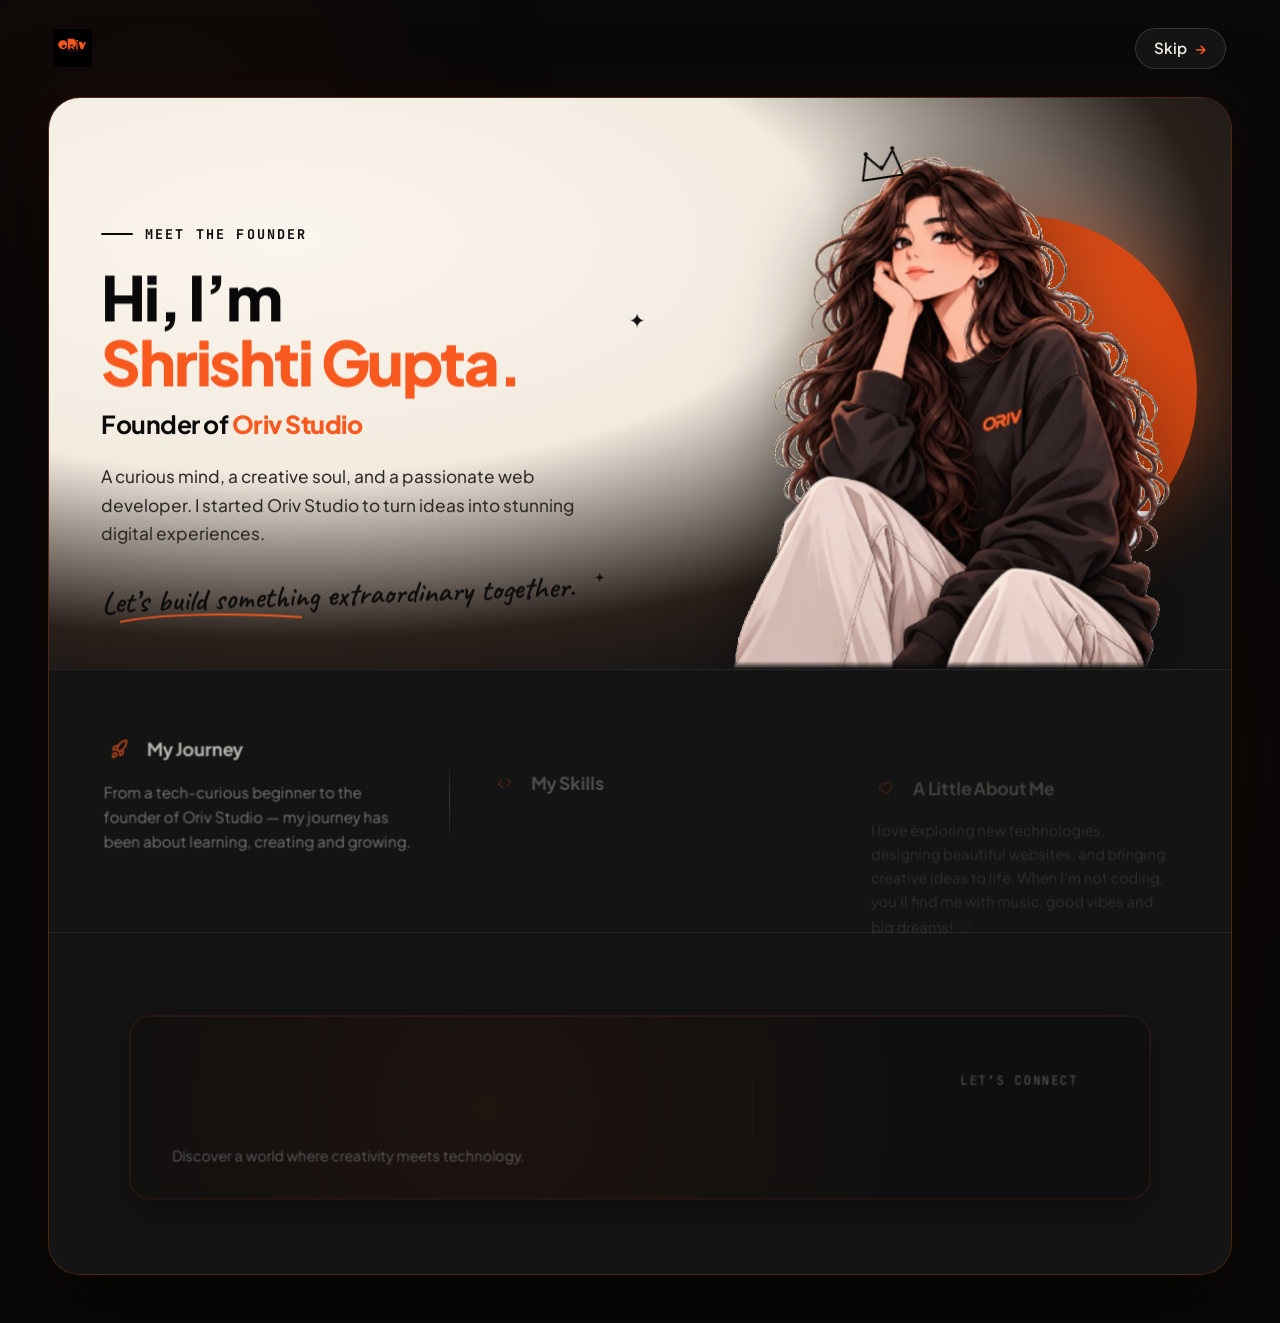
==== commit f0d7af4e: "Set Founder Introduction as root index.html and route studio to studio.html" ====
--- a/index.html
+++ b/index.html
@@ -1,964 +1,272 @@
 <!DOCTYPE html>
-<html lang="en" data-theme="dark">
+<html lang="en">
 <head>
   <meta charset="UTF-8">
   <meta name="viewport" content="width=device-width, initial-scale=1.0">
-  <meta name="description" content="ORIV STUDIO — Dark luxury digital flagships, cinematic web engineering, and high-conversion brand platforms for ambitious enterprises.">
-  <meta name="keywords" content="web design, web development, digital studio, creative agency, nextjs, interactive agency">
+  <meta name="description" content="Meet Shrishti Gupta, Founder of Oriv Studio. A creative technologist and web developer turning bold ideas into stunning digital experiences.">
   <meta name="theme-color" content="#090909">
-  <title>ORIV STUDIO — Dark Luxury Creative Technology Studio</title>
-
-  <!-- Google Fonts Preconnect -->
+  <title>Shrishti Gupta — Founder of ORIV STUDIO</title>
+
+  <!-- Google Fonts: Editorial Serif, Clean Sans, Monospace & Expressive Handwriting -->
   <link rel="preconnect" href="https://fonts.googleapis.com">
   <link rel="preconnect" href="https://fonts.gstatic.com" crossorigin>
-  <link href="https://fonts.googleapis.com/css2?family=Bodoni+Moda:ital,opsz,wght@0,6..96,400..900;1,6..96,400..900&family=JetBrains+Mono:ital,wght@0,400;0,500;0,600;1,400&family=Playfair+Display:ital,wght@0,400;0,500;0,600;0,700;0,800;0,900;1,400;1,500;1,600;1,700;1,800&family=Plus+Jakarta+Sans:ital,wght@0,300;0,400;0,500;0,600;0,700;0,800;1,400&display=swap" rel="stylesheet">
-
-  <!-- Main Stylesheet -->
-  <link rel="stylesheet" href="styles.css">
+  <link href="https://fonts.googleapis.com/css2?family=Caveat:wght@500;600;700&family=JetBrains+Mono:wght@400;500;600&family=Playfair+Display:ital,wght@0,600;0,700;0,800;1,500;1,600&family=Plus+Jakarta+Sans:wght@300;400;500;600;700;800&display=swap" rel="stylesheet">
+
+  <!-- Founder Dedicated Stylesheet -->
+  <link rel="stylesheet" href="founder.css?v=2.1">
 </head>
 <body>
-  <!-- Custom Glowing Cursor -->
-  <div class="custom-cursor-dot" id="cursorDot"></div>
-  <div class="custom-cursor-ring" id="cursorRing"></div>
-
-  <!-- Scroll Progress Indicator -->
-  <div class="scroll-progress" id="scrollProgress"></div>
-
-  <!-- Header / Navigation -->
-  <header class="header">
-    <a href="#top" class="brand" aria-label="ORIV STUDIO Homepage">
-      <img src="oriv-logo.png" alt="ORIV STUDIO Logo" class="brand-logo-img">
-      <div class="brand-text">
-        <span class="brand-name" data-scramble="ORIV STUDIO">ORIV STUDIO</span>
-        <span class="brand-tagline">Creative Technology</span>
-      </div>
-    </a>
-
-    <!-- Desktop Navigation -->
-    <nav class="nav-desktop" aria-label="Primary Navigation">
-      <a href="#work" class="nav-link">Work</a>
-      <a href="#services" class="nav-link">Services</a>
-      <a href="#estimator" class="nav-link">Estimator</a>
-      <a href="#process" class="nav-link">Process</a>
-      <a href="#faq" class="nav-link">FAQ</a>
-      <a href="#contact" class="nav-link">Contact</a>
-    </nav>
-
-    <!-- Header Actions -->
-    <div class="header-actions">
-      <!-- Live Availability Pill -->
-      <div class="status-pill">
-        <span class="status-dot"></span>
-        <span>Accepting New Projects</span>
-      </div>
-
-      <!-- Dark / Light Theme Toggle -->
-      <button class="theme-toggle" id="themeToggle" aria-label="Toggle theme">
-        <!-- Sun Icon (shown in dark mode) -->
-        <svg class="theme-icon-sun" fill="none" viewBox="0 0 24 24" stroke="currentColor">
-          <path stroke-linecap="round" stroke-linejoin="round" stroke-width="2" d="M12 3v1m0 16v1m9-9h-1M4 12H3m15.364 6.364l-.707-.707M6.343 6.343l-.707-.707m12.728 0l-.707.707M6.343 17.657l-.707.707M16 12a4 4 0 11-8 0 4 4 0 018 0z" />
-        </svg>
-        <!-- Moon Icon (shown in light mode) -->
-        <svg class="theme-icon-moon" fill="none" viewBox="0 0 24 24" stroke="currentColor">
-          <path stroke-linecap="round" stroke-linejoin="round" stroke-width="2" d="M20.354 15.354A9 9 0 018.646 3.646 9.003 9.003 0 0012 21a9.003 9.003 0 008.354-5.646z" />
-        </svg>
-      </button>
-
-      <a href="#contact" class="btn btn-primary">Start a Project ↗</a>
-
-      <!-- Mobile Hamburger Button -->
-      <button class="menu-toggle" id="menuToggle" aria-label="Toggle mobile menu" aria-expanded="false">
-        ☰
-      </button>
-    </div>
-  </header>
-
-  <!-- Mobile Nav Drawer -->
-  <nav class="mobile-nav" id="mobileNav" aria-label="Mobile Navigation">
-    <div class="status-pill" style="display: inline-flex; width: fit-content; margin-bottom: 6px;">
-      <span class="status-dot"></span>
-      <span>Accepting New Projects</span>
-    </div>
-    <a href="#work" class="nav-link">Work</a>
-    <a href="#services" class="nav-link">Services</a>
-    <a href="#estimator" class="nav-link">Project Estimator</a>
-    <a href="#process" class="nav-link">Process</a>
-    <a href="#faq" class="nav-link">FAQ</a>
-    <a href="#contact" class="nav-link">Contact</a>
-    <a href="#contact" class="btn btn-primary" style="margin-top: 10px;">Start a Project ↗</a>
-  </nav>
-
-  <main id="top">
-    <!-- ======================================================================
-         Hero Section (Bento Edition)
-         ====================================================================== -->
-    <section class="section hero-section">
-      <!-- Interactive WebGL/Canvas Particle Mesh -->
-      <canvas class="hero-canvas" id="heroCanvas"></canvas>
-
-      <div class="container">
-        <div class="hero-bento">
-          
-          <!-- Bento 1: Main Introduction Card -->
-          <div class="bento-card hero-main-card reveal">
-            <div>
-              <div class="pill-badge float-gentle">
-                <span>✦</span>
-                <span>Next-Gen Digital Experiences</span>
-              </div>
-              <h1 class="section-title">
-                Websites engineered to <em>command attention</em> &amp; accelerate growth.
-              </h1>
-              <p class="section-subtitle">
-                Oriv Studio designs and builds high-converting digital flagships, web apps, and bespoke brand platforms that make ambitious companies look serious, distinctive, and impossible to overlook.
-              </p>
+  <!-- Ambient Studio Lighting / Aura -->
+  <div class="ambient-glow ambient-top-left" aria-hidden="true"></div>
+  <div class="ambient-glow ambient-bottom-right" aria-hidden="true"></div>
+
+  <!-- Page Wrapper Container -->
+  <div class="founder-wrapper">
+
+    <!-- Top Navigation Bar -->
+    <header class="founder-header">
+      <a href="studio.html" class="brand-link" aria-label="ORIV STUDIO Homepage">
+        <img src="oriv-logo.png" alt="ORIV STUDIO Logo" class="brand-logo">
+      </a>
+      <a href="studio.html" class="skip-btn" id="skipBtn" aria-label="Skip to main website">
+        <span>Skip</span>
+        <span class="skip-arrow">→</span>
+      </a>
+    </header>
+
+    <!-- Main Editorial Experience Card -->
+    <main class="experience-card">
+
+      <!-- ======================================================================
+           Section A: HERO — MEET THE FOUNDER
+           ====================================================================== -->
+      <section class="hero-section" id="hero">
+        <div class="hero-content">
+
+          <!-- Category Pill / Line -->
+          <div class="founder-tag">
+            <span class="tag-line"></span>
+            <span class="tag-text">MEET THE FOUNDER</span>
+          </div>
+
+          <!-- Main Oversized Editorial Headline -->
+          <h1 class="founder-headline">
+            Hi, I’m<br>
+            <span class="highlight-orange">Shrishti Gupta.</span>
+          </h1>
+
+          <!-- Founder Role Subtitle -->
+          <h2 class="founder-role">
+            Founder of <span class="highlight-orange">Oriv Studio</span>
+          </h2>
+
+          <!-- Introductory Paragraph (Easily Editable Placeholder) -->
+          <!-- EDITABLE: You can update your personal bio text here -->
+          <p class="founder-bio">
+            A curious mind, a creative soul, and a passionate web developer.
+            I started Oriv Studio to turn ideas into stunning digital experiences.
+          </p>
+
+          <!-- Expressive Handwritten Accent Quote -->
+          <!-- EDITABLE: Personal motto / handwriting quote -->
+          <div class="handwritten-accent">
+            <em>Let’s build something extraordinary together.</em>
+            <svg class="handwritten-swoosh" viewBox="0 0 240 18" fill="none" xmlns="http://www.w3.org/2000/svg" aria-hidden="true">
+              <path d="M4 12C50 3 140 2 236 10" stroke="#F8591F" stroke-width="2.5" stroke-linecap="round"/>
+            </svg>
+          </div>
+
+          <!-- Decorative 4-point Sparkle Stars -->
+          <span class="sparkle sparkle-1" aria-hidden="true">✦</span>
+          <span class="sparkle sparkle-2" aria-hidden="true">✦</span>
+        </div>
+
+        <!-- Hero Avatar Illustration Column -->
+        <div class="hero-visual">
+          <div class="avatar-stage">
+            <!-- Planetary Solar Ring Graphic Backdrop -->
+            <div class="planet-ring" aria-hidden="true"></div>
+
+            <!-- Hand-drawn Crown Doodle SVG -->
+            <svg class="crown-doodle" viewBox="0 0 80 60" fill="none" xmlns="http://www.w3.org/2000/svg" aria-hidden="true">
+              <path d="M10 50L20 15L40 38L60 12L70 50H10Z" stroke="#090909" stroke-width="3" stroke-linecap="round" stroke-linejoin="round"/>
+              <circle cx="20" cy="12" r="3" fill="#090909"/>
+              <circle cx="40" cy="35" r="3" fill="#090909"/>
+              <circle cx="60" cy="9" r="3" fill="#090909"/>
+            </svg>
+
+            <!-- Illustrated Female Founder Character Avatar -->
+            <img 
+              src="founder-avatar.png?v=2.1" 
+              alt="Illustrated avatar of Shrishti Gupta, Founder of Oriv Studio wearing a black ORIV hoodie" 
+              class="founder-avatar-img"
+              id="founderAvatar"
+              loading="eager"
+            >
+
+            <!-- Floating Sparkle Accents -->
+            <span class="sparkle sparkle-3" aria-hidden="true">✦</span>
+            <span class="sparkle sparkle-4" aria-hidden="true">✦</span>
+          </div>
+        </div>
+      </section>
+
+      <!-- ======================================================================
+           Section B, C, D: TRIPLE BENTO DETAILS (Journey, Skills, About Me)
+           ====================================================================== -->
+      <section class="details-section reveal-section" id="detailsSection" aria-label="Founder Details">
+
+        <!-- Column B: MY JOURNEY (Editable Placeholder) -->
+        <article class="detail-card reveal-card">
+          <div class="card-header">
+            <span class="card-icon rocket-icon" aria-hidden="true">
+              <!-- Rocket SVG -->
+              <svg viewBox="0 0 24 24" fill="none" stroke="#F8591F" stroke-width="2" stroke-linecap="round" stroke-linejoin="round">
+                <path d="M4.5 16.5c-1.5 1.26-2 5-2 5s3.74-.5 5-2c.71-.84.7-2.13-.09-2.91a2.18 2.18 0 0 0-2.91-.09z"/>
+                <path d="m12 15-3-3a22 22 0 0 1 2-3.95A12.88 12.88 0 0 1 22 2c0 2.72-.78 7.5-6 11a22.35 22.35 0 0 1-4 2z"/>
+                <path d="M9 12H4s.55-3.03 2-4c1.62-1.08 5 0 5 0"/>
+                <path d="M12 15v5s3.03-.55 4-2c1.08-1.62 0-5 0-5"/>
+              </svg>
+            </span>
+            <h3 class="card-title">My Journey</h3>
+          </div>
+          <!-- EDITABLE: Update your journey narrative here -->
+          <p class="card-body">
+            From a tech-curious beginner to the founder of Oriv Studio —
+            my journey has been about learning, creating and growing.
+          </p>
+        </article>
+
+        <!-- Divider Line -->
+        <div class="card-divider" aria-hidden="true"></div>
+
+        <!-- Column C: MY SKILLS (Interactive Pill Tags) -->
+        <article class="detail-card reveal-card">
+          <div class="card-header">
+            <span class="card-icon code-icon" aria-hidden="true">
+              <!-- Code Brackets SVG -->
+              <svg viewBox="0 0 24 24" fill="none" stroke="#F8591F" stroke-width="2" stroke-linecap="round" stroke-linejoin="round">
+                <polyline points="16 18 22 12 16 6"/>
+                <polyline points="8 6 2 12 8 18"/>
+              </svg>
+            </span>
+            <h3 class="card-title">My Skills</h3>
+          </div>
+          <!-- EDITABLE: Add or edit verified skill badges -->
+          <div class="skills-grid">
+            <span class="skill-pill">Web Development</span>
+            <span class="skill-pill">UI/UX Design</span>
+            <span class="skill-pill">Creative Design</span>
+            <span class="skill-pill">Problem Solving</span>
+            <span class="skill-pill">Next.js</span>
+            <span class="skill-pill">React</span>
+            <span class="skill-pill skill-more">And More...</span>
+          </div>
+        </article>
+
+        <!-- Divider Line -->
+        <div class="card-divider" aria-hidden="true"></div>
+
+        <!-- Column D: A LITTLE ABOUT ME (Editable Placeholder) -->
+        <article class="detail-card reveal-card">
+          <div class="card-header">
+            <span class="card-icon heart-icon" aria-hidden="true">
+              <!-- Heart SVG -->
+              <svg viewBox="0 0 24 24" fill="none" stroke="#F8591F" stroke-width="2" stroke-linecap="round" stroke-linejoin="round">
+                <path d="M19 14c1.49-1.46 3-3.21 3-5.5A5.5 5.5 0 0 0 16.5 3c-1.76 0-3 .5-4.5 2-1.5-1.5-2.74-2-4.5-2A5.5 5.5 0 0 0 2 8.5c0 2.3 1.5 4.05 3 5.5l7 7Z"/>
+              </svg>
+            </span>
+            <h3 class="card-title">A Little About Me</h3>
+          </div>
+          <!-- EDITABLE: Update personal interests & passions -->
+          <p class="card-body">
+            I love exploring new technologies, designing beautiful websites,
+            and bringing creative ideas to life. When I’m not coding, you’ll find me
+            with music, good vibes and big dreams! <span class="heart-symbol">♡</span>
+          </p>
+        </article>
+
+      </section>
+
+      <!-- ======================================================================
+           Section E: ENTER ORIV STUDIO CALL TO ACTION
+           ====================================================================== -->
+      <section class="enter-cta-section reveal-section" id="enterCtaSection" aria-label="Enter Studio">
+        <div class="enter-cta-card reveal-card" id="enterCtaCard">
+
+          <!-- Left CTA Action -->
+          <div class="cta-left">
+            <div class="cta-eyebrow">Ready to explore?</div>
+            <a href="studio.html" class="enter-studio-btn" id="enterStudioBtn" aria-label="Enter Oriv Studio Homepage">
+              <span class="enter-text">Enter <span class="highlight-orange">Oriv Studio</span></span>
+              <span class="enter-arrow">→</span>
+            </a>
+            <p class="cta-tagline">Discover a world where creativity meets technology.</p>
+          </div>
+
+          <!-- Vertical CTA Divider -->
+          <div class="cta-divider" aria-hidden="true"></div>
+
+          <!-- Right Social Links Cluster -->
+          <div class="cta-right">
+            <div class="connect-label">Let’s Connect</div>
+            <div class="social-links" aria-label="Founder Social Profiles">
+
+              <!-- GitHub Link -->
+              <a href="https://github.com/orivra7-del" target="_blank" rel="noopener noreferrer" class="social-circle" aria-label="GitHub Profile">
+                <svg viewBox="0 0 24 24" fill="none" stroke="currentColor" stroke-width="2" stroke-linecap="round" stroke-linejoin="round">
+                  <path d="M15 22v-4a4.8 4.8 0 0 0-1-3.5c3 0 6-2 6-5.5.08-1.25-.27-2.48-1-3.5.28-1.15.28-2.35 0-3.5 0 0-1 0-3 1.5-2.64-.5-5.36-.5-8 0C6 2 5 2 5 2c-.3 1.15-.3 2.35 0 3.5A5.403 5.403 0 0 0 4 9c0 3.5 3 5.5 6 5.5-.39.49-.68 1.05-.85 1.65-.17.6-.22 1.23-.15 1.85v4"/>
+                  <path d="M9 18c-4.51 2-5-2-7-2"/>
+                </svg>
+              </a>
+
+              <!-- Instagram Link -->
+              <a href="https://www.instagram.com/orivstudio/" target="_blank" rel="noopener noreferrer" class="social-circle" aria-label="Instagram Profile">
+                <svg viewBox="0 0 24 24" fill="none" stroke="currentColor" stroke-width="2" stroke-linecap="round" stroke-linejoin="round">
+                  <rect width="20" height="20" x="2" y="2" rx="5" ry="5"/>
+                  <path d="M16 11.37A4 4 0 1 1 12.63 8 4 4 0 0 1 16 11.37z"/>
+                  <line x1="17.5" x2="17.51" y1="6.5" y2="6.5"/>
+                </svg>
+              </a>
+
+              <!-- Email Mailto Link -->
+              <a href="mailto:orivra7@gmail.com" class="social-circle" aria-label="Send Email">
+                <svg viewBox="0 0 24 24" fill="none" stroke="currentColor" stroke-width="2" stroke-linecap="round" stroke-linejoin="round">
+                  <path d="M4 4h16c1.1 0 2 .9 2 2v12c0 1.1-.9 2-2 2H4c-1.1 0-2-.9-2-2V6c0-1.1.9-2 2-2z"/>
+                  <polyline points="22,6 12,13 2,6"/>
+                </svg>
+              </a>
+
             </div>
-            <div class="hero-actions">
-              <a href="#estimator" class="btn btn-primary magnetic-btn">
-                <span>Estimate Scope ⚡</span>
-              </a>
-              <a href="#work" class="btn btn-secondary magnetic-btn">
-                <span>Explore Work ↓</span>
-              </a>
-            </div>
-          </div>
-
-          <!-- Bento 2: Live Performance Metric Card -->
-          <div class="bento-card hero-metric-card reveal delay-1">
-            <div>
-              <div class="pill-badge float-reverse">
-                <span>⚡ Performance First</span>
-              </div>
-              <div class="metric-big" data-counter="99" data-suffix="+">0</div>
-              <p class="metric-label">Google PageSpeed &amp; Core Web Vitals benchmark score achieved across client deployments.</p>
-            </div>
-            <div class="metric-sublist">
-              <div class="metric-subitem">
-                <span>Conversion Uplift</span>
-                <span data-counter="148" data-prefix="+" data-suffix="% avg">0</span>
-              </div>
-              <div class="metric-subitem">
-                <span>First Contentful Paint</span>
-                <span>&lt; 0.6s</span>
-              </div>
-              <div class="metric-subitem">
-                <span>Client Retention</span>
-                <span data-counter="94" data-suffix="%">0</span>
-              </div>
-            </div>
-          </div>
-
-          <!-- Bento 3: Tech Stack & Architecture Card -->
-          <div class="bento-card hero-tech-card reveal delay-2">
-            <span class="service-num">01 // PRODUCTION ARCHITECTURE</span>
-            <h3 class="service-title" style="font-size: 1.15rem; margin-bottom: 8px;">Built on modern industry standards</h3>
-            <p class="service-desc" style="font-size: 0.85rem; margin-bottom: 0;">We build scalable frontends with zero template bloat, high responsiveness, and silky 60fps micro-interactions.</p>
-            <div class="tech-badges-grid">
-              <span class="tech-badge">Next.js 15</span>
-              <span class="tech-badge">TypeScript</span>
-              <span class="tech-badge">React</span>
-              <span class="tech-badge">Tailwind CSS</span>
-              <span class="tech-badge">Three.js / WebGL</span>
-              <span class="tech-badge">FormSubmit API</span>
-              <span class="tech-badge">Vercel Edge</span>
-            </div>
-          </div>
-
-          <!-- Bento 4: Studio Philosophy Card -->
-          <div class="bento-card hero-ethos-card reveal delay-3">
-            <p class="ethos-quote">
-              "We reject generic templates. Every website we ship is engineered with a purpose: to make your brand easier to understand, trust, and choose."
-            </p>
-            <div class="ethos-author">
-              <img src="https://images.unsplash.com/photo-1534528741775-53994a69daeb?auto=format&fit=crop&w=160&q=80" alt="Oriv Studio Creative Director" style="width: 44px; height: 44px; border-radius: 50%; object-fit: cover; border: 2px solid var(--accent-primary);">
-              <div>
-                <strong style="font-size: 0.9rem; display: block;">Oriv Studio</strong>
-                <span style="font-size: 0.75rem; color: var(--text-muted);">Independent Digital Agency</span>
-              </div>
-            </div>
-          </div>
-
-        </div>
-      </div>
-    </section>
-
-    <!-- ======================================================================
-         Marquee Ticker Strip
-         ====================================================================== -->
-    <div class="ticker-strip" aria-hidden="true">
-      <div class="ticker-track">
-        <span class="ticker-item">Web Engineering</span>
-        <span class="ticker-item">Brand Identity</span>
-        <span class="ticker-item">Interactive WebGL</span>
-        <span class="ticker-item">Conversion Architecture</span>
-        <span class="ticker-item">AI-Assisted Creative</span>
-        <span class="ticker-item">Design Systems</span>
-        <span class="ticker-item">Core Web Vitals</span>
-        <span class="ticker-item">SaaS Interfaces</span>
-        <span class="ticker-item">Web Engineering</span>
-        <span class="ticker-item">Brand Identity</span>
-        <span class="ticker-item">Interactive WebGL</span>
-        <span class="ticker-item">Conversion Architecture</span>
-        <span class="ticker-item">AI-Assisted Creative</span>
-        <span class="ticker-item">Design Systems</span>
-      </div>
-    </div>
-
-    <!-- ======================================================================
-         Work / Portfolio Section (Bento Grid)
-         ====================================================================== -->
-    <section class="section" id="work">
-      <div class="container">
-        <div class="section-header reveal-up">
-          <div class="pill-badge">
-            <span>● Selected Cases</span>
-          </div>
-          <h2 class="section-title">
-            Engineered for <em>measurable impact</em> &amp; aesthetic authority.
-          </h2>
-          <p class="section-subtitle">
-            Explore recent digital flagships and bespoke platforms built for ambitious brands across luxury, healthcare, SaaS, and commerce.
-          </p>
-        </div>
-
-        <!-- Filter Controls -->
-        <div class="work-filters reveal-up delay-1">
-          <button class="filter-btn active" data-filter="all">All Projects</button>
-          <button class="filter-btn" data-filter="ecommerce">E-Commerce</button>
-          <button class="filter-btn" data-filter="saas">SaaS &amp; Tech</button>
-          <button class="filter-btn" data-filter="luxury">Luxury &amp; Brand</button>
-        </div>
-
-        <!-- Bento Project Grid -->
-        <div class="bento-grid">
-          
-          <!-- Project 1: Atelier No. 07 (Col 8) -->
-          <article class="bento-card project-card col-8 reveal" data-category="ecommerce" data-study="atelier">
-            <div class="project-preview preview-atelier">
-              <img src="https://images.unsplash.com/photo-1509631179647-0177331693ae?auto=format&fit=crop&w=1200&q=80" alt="Atelier No. 07 High Fashion Campaign" loading="lazy">
-              <div class="project-preview-overlay">
-                <span class="preview-title">ATELIER NO. 07</span>
-              </div>
-            </div>
-            <div class="project-info">
-              <div>
-                <h3 class="project-name name-atelier">Atelier No. 07</h3>
-                <div class="project-tags">
-                  <span class="project-tag">Luxury Fashion</span>
-                  <span class="project-tag">DTC E-Commerce</span>
-                  <span class="project-tag">+148% Conv.</span>
-                </div>
-              </div>
-              <div style="display: flex; gap: 10px; align-items: center;">
-                <a href="atelier.html" class="btn-live-preview" onclick="event.stopPropagation();">Live Site ↗</a>
-                <span class="project-view-btn">Case Study ↓</span>
-              </div>
-            </div>
-          </article>
-
-          <!-- Project 2: Form Dental (Col 4) -->
-          <article class="bento-card project-card col-4 reveal delay-1" data-category="saas" data-study="dental">
-            <div class="project-preview preview-dental">
-              <img src="https://images.unsplash.com/photo-1629909613654-28e377c37b09?auto=format&fit=crop&w=1000&q=80" alt="Form Dental Cosmetic Clinic" loading="lazy">
-              <div class="project-preview-overlay">
-                <span class="preview-title">FORM DENTAL</span>
-              </div>
-            </div>
-            <div class="project-info">
-              <div>
-                <h3 class="project-name name-dental">Form Dental</h3>
-                <div class="project-tags">
-                  <span class="project-tag">Healthcare</span>
-                  <span class="project-tag">Intake Funnel</span>
-                </div>
-              </div>
-              <div style="display: flex; gap: 10px; align-items: center;">
-                <a href="dental.html" class="btn-live-preview" onclick="event.stopPropagation();">Live Site ↗</a>
-                <span class="project-view-btn">Case Study ↓</span>
-              </div>
-            </div>
-          </article>
-
-          <!-- Project 3: Monument Estates (Col 6) -->
-          <article class="bento-card project-card col-6 reveal" data-category="luxury" data-study="monument">
-            <div class="project-preview preview-monument">
-              <img src="https://images.unsplash.com/photo-1600596542815-ffad4c1539a9?auto=format&fit=crop&w=1200&q=80" alt="Monument Estates Architectural Mansion" loading="lazy">
-              <div class="project-preview-overlay">
-                <span class="preview-title">MONUMENT ESTATES</span>
-              </div>
-            </div>
-            <div class="project-info">
-              <div>
-                <h3 class="project-name name-monument">Monument Estates</h3>
-                <div class="project-tags">
-                  <span class="project-tag">Ultra-Luxury Real Estate</span>
-                  <span class="project-tag">3D Interactive</span>
-                </div>
-              </div>
-              <div style="display: flex; gap: 10px; align-items: center;">
-                <a href="monument.html" class="btn-live-preview" onclick="event.stopPropagation();">Live Site ↗</a>
-                <span class="project-view-btn">Case Study ↓</span>
-              </div>
-            </div>
-          </article>
-
-          <!-- Project 4: Kroma AI (Col 6) -->
-          <article class="bento-card project-card col-6 reveal delay-1" data-category="saas" data-study="kroma">
-            <div class="project-preview preview-kroma">
-              <img src="https://images.unsplash.com/photo-1618005182384-a83a8bd57fbe?auto=format&fit=crop&w=1200&q=80" alt="Kroma AI Generative 3D Visual" loading="lazy">
-              <div class="project-preview-overlay">
-                <span class="preview-title">KROMA AI</span>
-              </div>
-            </div>
-            <div class="project-info">
-              <div>
-                <h3 class="project-name name-kroma">Kroma AI</h3>
-                <div class="project-tags">
-                  <span class="project-tag">Generative AI SaaS</span>
-                  <span class="project-tag">Product Hunt #1</span>
-                </div>
-              </div>
-              <div style="display: flex; gap: 10px; align-items: center;">
-                <a href="kroma.html" class="btn-live-preview" onclick="event.stopPropagation();">Live Site ↗</a>
-                <span class="project-view-btn">Case Study ↓</span>
-              </div>
-            </div>
-          </article>
-
-        </div>
-      </div>
-    </section>
-
-    <!-- ======================================================================
-         Services Section (Bento Grid)
-         ====================================================================== -->
-    <section class="section" id="services" style="background: var(--bg-secondary);">
-      <div class="container">
-        <div class="section-header reveal-up">
-          <div class="pill-badge">
-            <span>● Capabilities</span>
-          </div>
-          <h2 class="section-title">
-            Capabilities designed to <em>elevate brands</em> &amp; scale conversions.
-          </h2>
-          <p class="section-subtitle">
-            We operate at the convergence of art direction, frontend engineering, and conversion science.
-          </p>
-        </div>
-
-        <div class="bento-grid">
-          
-          <!-- Service 1 -->
-          <div class="bento-card reveal" style="grid-column: span 6;">
-            <div class="service-icon">
-              <svg width="24" height="24" fill="none" viewBox="0 0 24 24" stroke="currentColor">
-                <path stroke-linecap="round" stroke-linejoin="round" stroke-width="2" d="M10 20l4-16m4 4l4 4-4 4M6 16l-4-4 4-4" />
-              </svg>
-            </div>
-            <span class="service-num">01 // CODE &amp; CRAFT</span>
-            <h3 class="service-title">Web Design &amp; Frontend Engineering</h3>
-            <p class="service-desc">
-              Pixel-perfect digital flagships built with high-velocity frontend frameworks. Fast, responsive, accessible, and structured for maximum clarity and engagement.
-            </p>
-            <ul class="service-features">
-              <li>Next.js, React &amp; Modern Frameworks</li>
-              <li>Responsive across all modern viewports</li>
-              <li>Silky smooth CSS &amp; WebGL animations</li>
-              <li>Zero bloat, ultra-low TTFB &amp; load times</li>
-            </ul>
-          </div>
-
-          <!-- Service 2 -->
-          <div class="bento-card reveal delay-1" style="grid-column: span 6;">
-            <div class="service-icon">
-              <svg width="24" height="24" fill="none" viewBox="0 0 24 24" stroke="currentColor">
-                <path stroke-linecap="round" stroke-linejoin="round" stroke-width="2" d="M7 21a4 4 0 01-4-4V5a2 2 0 012-2h4a2 2 0 012 2v12a4 4 0 01-4 4zm0 0h12a2 2 0 002-2v-4a2 2 0 00-2-2h-2.343M11 7.343l1.657-1.657a2 2 0 012.828 0l2.829 2.829a2 2 0 010 2.828l-8.486 8.485M7 17h.01" />
-              </svg>
-            </div>
-            <span class="service-num">02 // BRAND PRESENCE</span>
-            <h3 class="service-title">Brand Identity &amp; Digital Art Direction</h3>
-            <p class="service-desc">
-              Establishing distinctive visual systems that separate your company from the sea of generic competitors. Typography, spatial hierarchy, and visual assets built to endure.
-            </p>
-            <ul class="service-features">
-              <li>Comprehensive design systems &amp; tokens</li>
-              <li>Art direction &amp; typographic styling</li>
-              <li>3D asset integration &amp; custom iconography</li>
-              <li>High-fidelity Figma prototypes</li>
-            </ul>
-          </div>
-
-          <!-- Service 3 -->
-          <div class="bento-card reveal" style="grid-column: span 6;">
-            <div class="service-icon">
-              <svg width="24" height="24" fill="none" viewBox="0 0 24 24" stroke="currentColor">
-                <path stroke-linecap="round" stroke-linejoin="round" stroke-width="2" d="M13 10V3L4 14h7v7l9-11h-7z" />
-              </svg>
-            </div>
-            <span class="service-num">03 // SPEED &amp; INTELLIGENCE</span>
-            <h3 class="service-title">AI-Assisted Creative &amp; Prototyping</h3>
-            <p class="service-desc">
-              Accelerating production cycles with generative tooling while preserving artisanal art direction. We build faster, test hypotheses quicker, and bring ideas to life in record time.
-            </p>
-            <ul class="service-features">
-              <li>Rapid concepting &amp; interactive mockups</li>
-              <li>AI-generated custom textures &amp; imagery</li>
-              <li>Automated customer intake workflows</li>
-              <li>Smart chatbots &amp; lead qualification funnels</li>
-            </ul>
-          </div>
-
-          <!-- Service 4 -->
-          <div class="bento-card reveal delay-1" style="grid-column: span 6;">
-            <div class="service-icon">
-              <svg width="24" height="24" fill="none" viewBox="0 0 24 24" stroke="currentColor">
-                <path stroke-linecap="round" stroke-linejoin="round" stroke-width="2" d="M9 19v-6a2 2 0 00-2-2H5a2 2 0 00-2 2v6a2 2 0 002 2h2a2 2 0 002-2zm0 0V9a2 2 0 012-2h2a2 2 0 012 2v10m-6 0a2 2 0 002 2h2a2 2 0 002-2m0 0V5a2 2 0 012-2h2a2 2 0 012 2v14a2 2 0 01-2 2h-2a2 2 0 01-2-2z" />
-              </svg>
-            </div>
-            <span class="service-num">04 // REVENUE &amp; REACH</span>
-            <h3 class="service-title">Conversion Architecture &amp; Growth</h3>
-            <p class="service-desc">
-              A visually stunning website must also convert. We construct strategic user journeys that turn casual visitors into committed clients, high-ticket leads, and buyers.
-            </p>
-            <ul class="service-features">
-              <li>Conversion rate audit &amp; user journey mapping</li>
-              <li>Technical SEO &amp; Core Web Vitals optimization</li>
-              <li>CRM &amp; form webhook integrations</li>
-              <li>Analytics, event tracking &amp; heatmap setups</li>
-            </ul>
-          </div>
-
-        </div>
-      </div>
-    </section>
-
-    <!-- ======================================================================
-         Interactive Pricing / Services Estimator
-         ====================================================================== -->
-    <section class="section" id="estimator">
-      <div class="container">
-        <div class="section-header reveal-up">
-          <div class="pill-badge">
-            <span>⚡ Interactive Tool</span>
-          </div>
-          <h2 class="section-title">
-            Calculate your project <em>investment &amp; timeline</em>.
-          </h2>
-          <p class="section-subtitle">
-            Configure your project parameters below to get an instant scope estimate based on our current studio delivery velocity.
-          </p>
-        </div>
-
-        <div class="estimator-container">
-          
-          <!-- Estimator Inputs -->
-          <div class="estimator-options reveal-left">
-            
-            <!-- Group 1: Project Scope -->
-            <div>
-              <div class="estimator-group-title">
-                <span>01. Select Project Scope</span>
-              </div>
-              <div class="choice-grid">
-                <label class="choice-label">
-                  <input type="radio" name="est-service" value="marketing-flagship" checked>
-                  <div class="choice-box">
-                    <span class="choice-name">Brand Flagship</span>
-                    <span class="choice-detail">Custom marketing site (5-8 pages)</span>
-                  </div>
-                </label>
-                <label class="choice-label">
-                  <input type="radio" name="est-service" value="saas-webapp">
-                  <div class="choice-box">
-                    <span class="choice-name">SaaS / Web App</span>
-                    <span class="choice-detail">App UI, auth &amp; product onboarding</span>
-                  </div>
-                </label>
-                <label class="choice-label">
-                  <input type="radio" name="est-service" value="ecommerce">
-                  <div class="choice-box">
-                    <span class="choice-name">Custom E-Commerce</span>
-                    <span class="choice-detail">Bespoke catalog, checkout &amp; CMS</span>
-                  </div>
-                </label>
-                <label class="choice-label">
-                  <input type="radio" name="est-service" value="redesign">
-                  <div class="choice-box">
-                    <span class="choice-name">Full Redesign</span>
-                    <span class="choice-detail">Modernize architecture &amp; UX</span>
-                  </div>
-                </label>
-              </div>
-            </div>
-
-            <!-- Group 2: Desired Timeline -->
-            <div>
-              <div class="estimator-group-title">
-                <span>02. Target Velocity &amp; Timeline</span>
-              </div>
-              <div class="choice-grid">
-                <label class="choice-label">
-                  <input type="radio" name="est-timeline" value="standard" checked>
-                  <div class="choice-box">
-                    <span class="choice-name">Standard Pace</span>
-                    <span class="choice-detail">Balanced review &amp; iteration cycles</span>
-                  </div>
-                </label>
-                <label class="choice-label">
-                  <input type="radio" name="est-timeline" value="rush">
-                  <div class="choice-box">
-                    <span class="choice-name">Sprint / Rush (+25%)</span>
-                    <span class="choice-detail">Priority delivery in half the time</span>
-                  </div>
-                </label>
-                <label class="choice-label">
-                  <input type="radio" name="est-timeline" value="flexible">
-                  <div class="choice-box">
-                    <span class="choice-name">Phased Rollout (-10%)</span>
-                    <span class="choice-detail">Extended milestone phases</span>
-                  </div>
-                </label>
-              </div>
-            </div>
-
-            <!-- Group 3: Optional Add-ons -->
-            <div>
-              <div class="estimator-group-title">
-                <span>03. Specialized Add-ons</span>
-              </div>
-              
-              <label class="addon-item">
-                <div class="addon-left">
-                  <input type="checkbox" name="est-addon" value="3d-webgl" class="addon-checkbox">
-                  <div>
-                    <strong style="font-size: 0.9rem; display: block;">3D Interactions &amp; WebGL Shaders</strong>
-                    <span style="font-size: 0.78rem; color: var(--text-muted);">Custom Three.js canvas or interactive model view</span>
-                  </div>
-                </div>
-                <span class="addon-price" id="addonPrice-3d">+$1,600 <span class="addon-alt-curr">/ ₹1.33L</span></span>
-              </label>
-
-              <label class="addon-item">
-                <div class="addon-left">
-                  <input type="checkbox" name="est-addon" value="cms-custom" class="addon-checkbox">
-                  <div>
-                    <strong style="font-size: 0.9rem; display: block;">Custom Headless CMS Architecture</strong>
-                    <span style="font-size: 0.78rem; color: var(--text-muted);">Effortless client content management &amp; blog</span>
-                  </div>
-                </div>
-                <span class="addon-price" id="addonPrice-cms">+$1,200 <span class="addon-alt-curr">/ ₹1.00L</span></span>
-              </label>
-
-              <label class="addon-item">
-                <div class="addon-left">
-                  <input type="checkbox" name="est-addon" value="ai-automation" class="addon-checkbox">
-                  <div>
-                    <strong style="font-size: 0.9rem; display: block;">AI Automations &amp; Customer Assistant</strong>
-                    <span style="font-size: 0.78rem; color: var(--text-muted);">Automated lead qualification or AI chatbot</span>
-                  </div>
-                </div>
-                <span class="addon-price" id="addonPrice-ai">+$1,400 <span class="addon-alt-curr">/ ₹1.17L</span></span>
-              </label>
-
-              <label class="addon-item">
-                <div class="addon-left">
-                  <input type="checkbox" name="est-addon" value="seo-perf" class="addon-checkbox">
-                  <div>
-                    <strong style="font-size: 0.9rem; display: block;">Comprehensive SEO &amp; Speed Suite</strong>
-                    <span style="font-size: 0.78rem; color: var(--text-muted);">Schema markup, OpenGraph suite &amp; 99+ Core Vitals audit</span>
-                  </div>
-                </div>
-                <span class="addon-price" id="addonPrice-seo">+$900 <span class="addon-alt-curr">/ ₹75k</span></span>
-              </label>
-
-            </div>
-
-          </div>
-
-          <!-- Estimator Summary Card -->
-          <div class="estimator-summary reveal-right delay-1">
-            <div>
-              <div style="display: flex; justify-content: space-between; align-items: center; gap: 10px; margin-bottom: 16px;">
-                <span class="pill-badge">Instant Scope</span>
-                <!-- USD / INR Currency Switcher -->
-                <div class="currency-toggle" id="currencyToggle" role="group" aria-label="Select Currency">
-                  <button type="button" class="currency-btn active" id="currBtnUSD" data-currency="USD" aria-pressed="true">$ USD</button>
-                  <button type="button" class="currency-btn" id="currBtnINR" data-currency="INR" aria-pressed="false">₹ INR</button>
-                </div>
-              </div>
-
-              <div class="est-price-wrap">
-                <span class="est-price-label">Estimated Investment</span>
-                <div class="est-price-val" id="estPriceVal">$4,000 – $4,800</div>
-                <div class="est-alt-currency" id="estAltCurrency">≈ ₹3,34,000 – ₹4,01,000 INR (₹3.34L – ₹4.01L)</div>
-                <div class="est-duration-val" id="estDurationVal">Estimated Timeline: ~4 Weeks</div>
-              </div>
-
-              <div class="est-breakdown" id="estBreakdown">
-                <!-- Populated dynamically via script.js -->
-              </div>
-            </div>
-
-            <button type="button" class="btn btn-primary" id="applyEstimateBtn" style="width: 100%;">
-              Apply Scope to Enquiry ↓
-            </button>
-          </div>
-
-        </div>
-      </div>
-    </section>
-
-    <!-- ======================================================================
-         Process Section
-         ====================================================================== -->
-    <section class="section" id="process" style="background: var(--bg-secondary);">
-      <div class="container">
-        <div class="section-header reveal-up">
-          <div class="pill-badge">
-            <span>● Methodology</span>
-          </div>
-          <h2 class="section-title">
-            A battle-tested process.<br><em>Zero surprises.</em>
-          </h2>
-          <p class="section-subtitle">
-            Every engagement follows a streamlined 4-phase pipeline to ensure rigorous quality, transparent communication, and rapid turnaround.
-          </p>
-        </div>
-
-        <div class="process-roadmap-line"><div class="process-roadmap-progress" id="processProgress"></div></div>
-        <div class="bento-grid">
-          
-          <div class="bento-card process-step reveal" style="grid-column: span 3;">
-            <div class="step-num">01</div>
-            <div>
-              <h3 class="step-title">Discover &amp; Audit</h3>
-              <p class="step-desc">
-                We dissect your brand positioning, target audience, conversion friction points, and competitor blind spots to chart an infallible blueprint.
-              </p>
-            </div>
-          </div>
-
-          <div class="bento-card process-step reveal delay-1" style="grid-column: span 3;">
-            <div class="step-num">02</div>
-            <div>
-              <h3 class="step-title">Architecture &amp; Strategy</h3>
-              <p class="step-desc">
-                Information architecture, UX wireframes, and conversion copywriting frameworks designed to guide visitors intuitively to action.
-              </p>
-            </div>
-          </div>
-
-          <div class="bento-card process-step reveal delay-2" style="grid-column: span 3;">
-            <div class="step-num">03</div>
-            <div>
-              <h3 class="step-title">Art Direction &amp; Build</h3>
-              <p class="step-desc">
-                Bespoke interface design transformed into high-velocity production code. Immersive interactions, responsive design, and robust edge APIs.
-              </p>
-            </div>
-          </div>
-
-          <div class="bento-card process-step reveal delay-3" style="grid-column: span 3;">
-            <div class="step-num">04</div>
-            <div>
-              <h3 class="step-title">Test, Launch &amp; Scale</h3>
-              <p class="step-desc">
-                Cross-browser verification, Core Web Vitals stress tests, DNS cutover, and deployment to high-availability Vercel edge infrastructure.
-              </p>
-            </div>
-          </div>
-
-        </div>
-      </div>
-    </section>
-
-    <!-- ======================================================================
-         FAQ Section (Accordion)
-         ====================================================================== -->
-    <section class="section" id="faq">
-      <div class="container">
-        <div class="section-header center reveal-up">
-          <div class="pill-badge">
-            <span>● Common Questions</span>
-          </div>
-          <h2 class="section-title">
-            Frequently Asked <em>Questions</em>
-          </h2>
-          <p class="section-subtitle">
-            Everything you need to know about partnering with Oriv Studio on your next digital flagships.
-          </p>
-        </div>
-
-        <div class="faq-list">
-          
-          <!-- FAQ 1 -->
-          <div class="faq-item reveal">
-            <button class="faq-question">
-              <span>How long does a typical project take from start to launch?</span>
-              <span class="faq-icon">+</span>
-            </button>
-            <div class="faq-answer">
-              <div class="faq-answer-inner">
-                Most custom brand flagships and websites take between 3 to 6 weeks depending on project complexity, page count, and custom interactions. If you have an urgent deadline or product launch, our Sprint/Rush option prioritizes dedicated resources to deliver within 2 to 3 weeks.
-              </div>
-            </div>
-          </div>
-
-          <!-- FAQ 2 -->
-          <div class="faq-item reveal delay-1">
-            <button class="faq-question">
-              <span>What tech stack and platforms do you build with?</span>
-              <span class="faq-icon">+</span>
-            </button>
-            <div class="faq-answer">
-              <div class="faq-answer-inner">
-                We engineer with modern, high-performance web standards: Next.js, React, Tailwind CSS, Three.js/WebGL for 3D graphics, and Vercel for global edge CDN hosting. We ensure clean, maintainable code with no heavy, bloated WordPress templates.
-              </div>
-            </div>
-          </div>
-
-          <!-- FAQ 3 -->
-          <div class="faq-item reveal delay-2">
-            <button class="faq-question">
-              <span>How accurate is the online project estimator?</span>
-              <span class="faq-icon">+</span>
-            </button>
-            <div class="faq-answer">
-              <div class="faq-answer-inner">
-                Our estimator provides an accurate benchmark within ±10% for typical scope requirements. Once you submit your estimate, we schedule a quick scoping call to confirm exact deliverables and provide a guaranteed, fixed-price proposal before writing a line of code. We support seamless billing in both USD ($) and Indian Rupees (₹ INR) with domestic GST invoices available for Indian enterprises.
-              </div>
-            </div>
-          </div>
-
-          <!-- FAQ 4 -->
-          <div class="faq-item reveal">
-            <button class="faq-question">
-              <span>Do you assist with copywriting, assets, and branding?</span>
-              <span class="faq-icon">+</span>
-            </button>
-            <div class="faq-answer">
-              <div class="faq-answer-inner">
-                Yes. We frequently craft or refine positioning copy, typographic hierarchies, color palettes, and visual design assets. We can work alongside your existing brand guidelines or develop a fresh digital identity from scratch.
-              </div>
-            </div>
-          </div>
-
-          <!-- FAQ 5 -->
-          <div class="faq-item reveal delay-1">
-            <button class="faq-question">
-              <span>Do you provide ongoing support after deployment?</span>
-              <span class="faq-icon">+</span>
-            </button>
-            <div class="faq-answer">
-              <div class="faq-answer-inner">
-                Every project comes with 30 days of post-launch warranty and bug-fixing included. For clients seeking continuous growth, we offer monthly retainers covering conversion rate optimization, new feature rollouts, and content expansion.
-              </div>
-            </div>
-          </div>
-
-        </div>
-      </div>
-    </section>
-
-    <!-- ======================================================================
-         Contact & Project Kickoff Section
-         ====================================================================== -->
-    <section class="section" id="contact" style="background: var(--bg-secondary);">
-      <div class="container">
-        <div class="contact-grid">
-          
-          <!-- Contact Left: Copy & Direct Links -->
-          <div class="reveal-left">
-            <div class="pill-badge">
-              <span>● Project Kickoff</span>
-            </div>
-            <h2 class="section-title" style="margin-top: 16px; margin-bottom: 20px;">
-              Let's make your next <em>first impression</em> unforgettable.
-            </h2>
-            <p class="section-subtitle">
-              Ready to elevate your digital presence? Fill out the project brief or contact us directly. We respond to all qualified inquiries within 24 hours.
-            </p>
-
-            <div class="contact-direct-cards">
-              <a href="mailto:orivra7@gmail.com" class="direct-link-card">
-                <div class="direct-icon">
-                  <svg width="22" height="22" fill="none" viewBox="0 0 24 24" stroke="currentColor">
-                    <path stroke-linecap="round" stroke-linejoin="round" stroke-width="2" d="M3 8l7.89 5.26a2 2 0 002.22 0L21 8M5 19h14a2 2 0 002-2V7a2 2 0 00-2-2H5a2 2 0 00-2 2v10a2 2 0 002 2z" />
-                  </svg>
-                </div>
-                <div>
-                  <strong style="font-size: 0.95rem; display: block;">Direct Email</strong>
-                  <span style="font-size: 0.82rem; color: var(--text-muted);">orivra7@gmail.com ↗</span>
-                </div>
-              </a>
-
-              <a href="https://www.instagram.com/orivstudio/" target="_blank" rel="noopener noreferrer" class="direct-link-card">
-                <div class="direct-icon">
-                  <svg width="22" height="22" fill="currentColor" viewBox="0 0 24 24">
-                    <path d="M12 2.163c3.204 0 3.584.012 4.85.07 3.252.148 4.771 1.691 4.919 4.919.058 1.265.069 1.645.069 4.849 0 3.205-.012 3.584-.069 4.849-.149 3.225-1.664 4.771-4.919 4.919-1.266.058-1.644.07-4.85.07-3.204 0-3.584-.012-4.849-.07-3.26-.149-4.771-1.699-4.919-4.92-.058-1.265-.07-1.644-.07-4.849 0-3.204.013-3.583.07-4.849.149-3.227 1.664-4.771 4.919-4.919 1.266-.057 1.645-.069 4.849-.069zm0-2.163c-3.259 0-3.667.014-4.947.072-4.358.2-6.78 2.618-6.98 6.98-.059 1.281-.073 1.689-.073 4.948 0 3.259.014 3.668.072 4.948.2 4.358 2.618 6.78 6.98 6.98 1.281.058 1.689.072 4.948.072 3.259 0 3.668-.014 4.948-.072 4.354-.2 6.782-2.618 6.979-6.98.059-1.28.073-1.689.073-4.948 0-3.259-.014-3.667-.072-4.947-.196-4.354-2.617-6.78-6.979-6.98-1.281-.059-1.69-.073-4.949-.073zm0 5.838c-3.403 0-6.162 2.759-6.162 6.162s2.759 6.163 6.162 6.163 6.162-2.759 6.162-6.163c0-3.403-2.759-6.162-6.162-6.162zm0 10.162c-2.209 0-4-1.79-4-4 0-2.209 1.791-4 4-4s4 1.791 4 4c0 2.21-1.791 4-4 4zm6.406-11.845c-.796 0-1.441.645-1.441 1.44s.645 1.44 1.441 1.44c.795 0 1.439-.645 1.439-1.44s-.644-1.44-1.439-1.44z"/>
-                  </svg>
-                </div>
-                <div>
-                  <strong style="font-size: 0.95rem; display: block;">Studio Instagram</strong>
-                  <span style="font-size: 0.82rem; color: var(--text-muted);">@orivstudio ↗</span>
-                </div>
-              </a>
-            </div>
-          </div>
-
-          <!-- Contact Right: Glass Form -->
-          <div class="contact-card reveal delay-1">
-            <form id="contactForm" class="contact-form" action="https://formsubmit.co/ajax/orivra7@gmail.com" method="POST">
-              <!-- FormSubmit Configuration -->
-              <input type="hidden" name="_subject" value="New ORIV STUDIO Project Enquiry">
-              <input type="hidden" name="_template" value="table">
-              <input type="hidden" name="_captcha" value="false">
-
-              <div class="form-group">
-                <label for="formName" class="form-label">Full Name</label>
-                <input type="text" id="formName" name="name" class="form-input" placeholder="e.g. Alexander Vance" required>
-              </div>
-
-              <div class="form-group">
-                <label for="formEmail" class="form-label">Email Address</label>
-                <input type="email" id="formEmail" name="email" class="form-input" placeholder="alexander@company.com" required>
-              </div>
-
-              <div class="form-group">
-                <label for="formBusiness" class="form-label">Brand / Organization</label>
-                <input type="text" id="formBusiness" name="business" class="form-input" placeholder="e.g. Vance Capital / Atelier" required>
-              </div>
-
-              <div class="form-group">
-                <label for="formService" class="form-label">Project Type</label>
-                <select id="formService" name="service" class="form-select">
-                  <option value="Brand &amp; Marketing Flagship">Brand &amp; Marketing Flagship</option>
-                  <option value="Custom Web Application / SaaS">Custom Web Application / SaaS</option>
-                  <option value="Custom E-Commerce Store">Custom E-Commerce Store</option>
-                  <option value="Full Platform Overhaul &amp; Redesign">Full Platform Overhaul &amp; Redesign</option>
-                  <option value="Estimator Pre-Scoped">Pre-Scoped in Estimator</option>
-                  <option value="Other / Advisory">Other / Strategic Advisory</option>
-                </select>
-              </div>
-
-              <div class="form-group">
-                <label for="formBudget" class="form-label">Estimated Budget</label>
-                <input type="text" id="formBudget" name="budget" class="form-input" placeholder="e.g. $5,000 – $10,000 / ₹4L – ₹8L INR">
-              </div>
-
-              <div class="form-group">
-                <label for="formMessage" class="form-label">Project Details &amp; Objectives</label>
-                <textarea id="formMessage" name="message" class="form-textarea" placeholder="Tell us about your brand, current challenges, and project timeline goals..." required></textarea>
-              </div>
-
-              <div class="form-status" id="formStatus" aria-live="polite"></div>
-
-              <button type="submit" class="btn btn-primary" id="submitButton" style="width: 100%;">
-                Submit Enquiry ↗
-              </button>
-            </form>
-          </div>
-
-        </div>
-      </div>
-    </section>
-  </main>
-
-  <!-- ======================================================================
-       Case Study Modal
-       ====================================================================== -->
-  <div class="modal-overlay" id="caseStudyModal" role="dialog" aria-modal="true" aria-labelledby="modalTitle">
-    <div class="modal-content">
-      <button class="modal-close" id="modalClose" aria-label="Close modal">✕</button>
-      
-      <span class="modal-hero-badge" id="modalHeroBadge">Case Study</span>
-      <h2 class="modal-title" id="modalTitle">Project Title</h2>
-
-      <div class="modal-metric-strip" id="modalMetrics">
-        <!-- Injected via JavaScript -->
-      </div>
-
-      <div class="modal-section">
-        <h4 class="modal-section-title">The Challenge</h4>
-        <p id="modalChallenge" style="color: var(--text-secondary); line-height: 1.6;"></p>
-      </div>
-
-      <div class="modal-section">
-        <h4 class="modal-section-title">The Solution &amp; Architecture</h4>
-        <p id="modalSolution" style="color: var(--text-secondary); line-height: 1.6;"></p>
-      </div>
-
-      <div class="modal-section">
-        <h4 class="modal-section-title">Tech Stack</h4>
-        <div class="project-tags" id="modalStack" style="margin-top: 8px;">
-          <!-- Injected via JavaScript -->
-        </div>
-      </div>
-
-      <div style="margin-top: 32px; border-top: 1px solid var(--border-subtle); padding-top: 20px; display: flex; gap: 14px; flex-wrap: wrap;">
-        <a href="#" id="modalLiveDemoBtn" class="btn btn-primary">
-          Launch Full Website ↗
-        </a>
-        <a href="#contact" class="btn btn-secondary" onclick="document.getElementById('modalClose').click();">
-          Discuss a Similar Project ↗
-        </a>
-      </div>
-    </div>
+          </div>
+
+        </div>
+      </section>
+
+      <!-- Bottom Studio Ethos Strip -->
+      <footer class="experience-footer reveal-section">
+        <div class="footer-rule"></div>
+        <div class="footer-credo">
+          <span>ORIV STUDIO</span>
+          <span class="credo-dot">•</span>
+          <span>BUILD</span>
+          <span class="credo-dot">•</span>
+          <span>CREATE</span>
+          <span class="credo-dot">•</span>
+          <span>INSPIRE</span>
+        </div>
+        <div class="footer-rule"></div>
+      </footer>
+
+    </main>
+
   </div>
 
-  <!-- ======================================================================
-       Footer
-       ====================================================================== -->
-  <footer class="footer">
-    <div class="container">
-      <div class="footer-top">
-        <div class="footer-brand">
-          <div class="brand">
-            <img src="oriv-logo.png" alt="ORIV STUDIO Logo" class="brand-logo-img">
-            <span class="brand-name">ORIV STUDIO</span>
-          </div>
-          <p class="footer-desc">
-            Cinematic web engineering, bespoke digital flagships, and dark luxury digital experiences for ambitious companies worldwide.
-          </p>
-        </div>
-
-        <div class="footer-nav-col">
-          <span class="footer-col-title">Navigation</span>
-          <a href="#work" class="footer-link">Selected Work</a>
-          <a href="#services" class="footer-link">Capabilities</a>
-          <a href="#estimator" class="footer-link">Project Estimator</a>
-          <a href="#process" class="footer-link">Our Process</a>
-          <a href="#faq" class="footer-link">FAQ</a>
-        </div>
-
-        <div class="footer-nav-col">
-          <span class="footer-col-title">Connect</span>
-          <a href="mailto:orivra7@gmail.com" class="footer-link">Email Inbox ↗</a>
-          <a href="https://www.instagram.com/orivstudio/" target="_blank" rel="noopener noreferrer" class="footer-link">Instagram ↗</a>
-          <a href="https://github.com/orivra7-del" target="_blank" rel="noopener noreferrer" class="footer-link">GitHub ↗</a>
-        </div>
-      </div>
-
-      <div class="footer-bottom">
-        <div>© 2026 ORIV STUDIO. All rights reserved.</div>
-        <div style="display: flex; gap: 20px; align-items: center;">
-          <span style="display: inline-flex; align-items: center; gap: 6px;">
-            <span class="status-dot"></span> All systems operational
-          </span>
-          <a href="#top" style="color: var(--accent-primary);">Back to top ↑</a>
-        </div>
-      </div>
-    </div>
-  </footer>
-
-  <!-- Main JavaScript File -->
-  <script src="script.js"></script>
-
-  <!-- Floating Back to Top Button -->
-  <button class="scroll-to-top" id="scrollToTop" aria-label="Scroll to top">
-    <svg viewBox="0 0 24 24" fill="none" stroke="currentColor">
-      <path stroke-linecap="round" stroke-linejoin="round" stroke-width="2.5" d="M5 15l7-7 7 7"/>
-    </svg>
-  </button>
+  <!-- Interactive Experience Script -->
+    <!-- GSAP & ScrollTrigger Animation Engine -->
+  <script src="gsap.min.js"></script>
+  <script src="ScrollTrigger.min.js"></script>
+  <!-- Founder Interactive Experience Script -->
+  <script src="founder.js?v=2.1"></script>
 </body>
 </html>
--- a/founder.css
+++ b/founder.css
@@ -0,0 +1,1173 @@
+/* ==========================================================================
+   ORIV STUDIO — Founder Introduction Experience Stylesheet
+   Designed for Shrishti Gupta, Founder of Oriv Studio
+   Palette: Black (#090909), Warm Ivory (#F4F0E8), Signature Orange (#F8591F)
+   Animation Engine: GSAP 3 & ScrollTrigger (Hardware-Accelerated)
+   ========================================================================== */
+
+/* ==========================================================================
+   1. CSS Custom Properties & Design Tokens
+   ========================================================================== */
+:root {
+  /* Brand Core Palette */
+  --color-black: #090909;
+  --color-charcoal: #141414;
+  --color-dark-surface: #1B1B1B;
+  --color-dark-border: rgba(255, 255, 255, 0.12);
+  --color-dark-text: #090909;
+  --color-dark-body: #2B2825;
+
+  /* Signature Accents */
+  --color-orange: #F8591F;
+  --color-orange-glow: rgba(248, 89, 31, 0.42);
+  --color-orange-soft: rgba(248, 89, 31, 0.12);
+
+  /* Editorial Ivory Backgrounds */
+  --color-ivory: #F4F0E8;
+  --color-ivory-light: #FAF7F2;
+  --color-ivory-warm: #EFE8DC;
+  --color-muted-grey: #9E9E9E;
+  --color-light-grey: #CCCCCC;
+
+  /* Typography Stacks */
+  --font-serif: 'Playfair Display', Georgia, serif;
+  --font-sans: 'Plus Jakarta Sans', system-ui, -apple-system, sans-serif;
+  --font-mono: 'JetBrains Mono', monospace;
+  --font-script: 'Caveat', cursive;
+
+  /* Border Radii */
+  --radius-sm: 8px;
+  --radius-md: 14px;
+  --radius-lg: 22px;
+  --radius-xl: 32px;
+  --radius-full: 9999px;
+
+  /* Transitions & Animation Easing */
+  --ease-editorial: cubic-bezier(0.16, 1, 0.3, 1);
+  --ease-out: cubic-bezier(0.25, 0.46, 0.45, 0.94);
+  --transition-fast: 0.2s cubic-bezier(0.2, 0.8, 0.2, 1);
+  --transition-normal: 0.35s cubic-bezier(0.16, 1, 0.3, 1);
+  --transition-slow: 0.6s cubic-bezier(0.16, 1, 0.3, 1);
+}
+
+/* ==========================================================================
+   2. Reset & Global Base Styles
+   ========================================================================== */
+*, *::before, *::after {
+  margin: 0;
+  padding: 0;
+  box-sizing: border-box;
+}
+
+html {
+  font-size: 16px;
+  scroll-behavior: smooth;
+  background-color: var(--color-black);
+  color: var(--color-ivory);
+  -webkit-font-smoothing: antialiased;
+  -moz-osx-font-smoothing: grayscale;
+}
+
+body {
+  font-family: var(--font-sans);
+  background-color: var(--color-black);
+  color: var(--color-ivory);
+  min-height: 100vh;
+  display: flex;
+  flex-direction: column;
+  position: relative;
+  overflow-x: hidden;
+  line-height: 1.5;
+}
+
+a {
+  color: inherit;
+  text-decoration: none;
+}
+
+button {
+  font-family: inherit;
+  cursor: pointer;
+  border: none;
+  background: none;
+}
+
+/* ==========================================================================
+   3. Ambient Lighting & Aura Overlays
+   ========================================================================== */
+.ambient-glow {
+  position: fixed;
+  border-radius: 50%;
+  pointer-events: none;
+  z-index: 0;
+  filter: blur(140px);
+  opacity: 0.45;
+  will-change: transform, opacity;
+}
+
+.ambient-top-left {
+  top: -120px;
+  left: -80px;
+  width: 480px;
+  height: 480px;
+  background: radial-gradient(circle, rgba(248, 89, 31, 0.32) 0%, transparent 70%);
+}
+
+.ambient-bottom-right {
+  bottom: -150px;
+  right: -100px;
+  width: 580px;
+  height: 580px;
+  background: radial-gradient(circle, rgba(248, 89, 31, 0.22) 0%, transparent 70%);
+}
+
+/* ==========================================================================
+   4. Page Wrapper & Navigation Header
+   ========================================================================== */
+.founder-wrapper {
+  position: relative;
+  z-index: 1;
+  width: 100%;
+  max-width: 1240px;
+  margin: 0 auto;
+  padding: 24px 28px 48px;
+  display: flex;
+  flex-direction: column;
+  gap: 24px;
+}
+
+.founder-header {
+  display: flex;
+  align-items: center;
+  justify-content: space-between;
+  width: 100%;
+  padding: 4px 6px;
+  will-change: transform, opacity;
+}
+
+.brand-link {
+  display: inline-flex;
+  align-items: center;
+  transition: opacity var(--transition-fast), transform var(--transition-fast);
+}
+
+.brand-link:hover {
+  opacity: 0.85;
+  transform: scale(1.02);
+}
+
+.brand-logo {
+  height: 38px;
+  width: auto;
+  object-fit: contain;
+}
+
+.skip-btn {
+  display: inline-flex;
+  align-items: center;
+  gap: 8px;
+  font-family: var(--font-sans);
+  font-size: 0.95rem;
+  font-weight: 600;
+  color: var(--color-ivory);
+  background: rgba(255, 255, 255, 0.05);
+  border: 1px solid rgba(255, 255, 255, 0.14);
+  padding: 8px 18px;
+  border-radius: var(--radius-full);
+  transition: all var(--transition-fast);
+}
+
+.skip-btn:hover {
+  background: var(--color-orange-soft);
+  border-color: var(--color-orange);
+  color: var(--color-orange);
+  transform: translateX(3px);
+  box-shadow: 0 4px 14px rgba(248, 89, 31, 0.2);
+}
+
+.skip-arrow {
+  color: var(--color-orange);
+  transition: transform var(--transition-fast);
+}
+
+.skip-btn:hover .skip-arrow {
+  transform: translateX(4px);
+}
+
+/* ==========================================================================
+   5. Main Experience Card (Luxury Container)
+   ========================================================================== */
+.experience-card {
+  background: var(--color-charcoal);
+  border: 1px solid rgba(248, 89, 31, 0.28);
+  border-radius: var(--radius-xl);
+  overflow: hidden;
+  box-shadow: 0 30px 90px rgba(0, 0, 0, 0.85),
+              0 0 60px rgba(248, 89, 31, 0.08);
+  position: relative;
+  display: flex;
+  flex-direction: column;
+}
+
+/* ==========================================================================
+   6. Section A: Hero — Meet the Founder
+   ========================================================================== */
+.hero-section {
+  position: relative;
+  width: 100%;
+  display: grid;
+  grid-template-columns: 1.15fr 0.95fr;
+  align-items: flex-end; /* Ground the character flush to the bottom */
+  gap: clamp(24px, 4vw, 48px);
+  padding: 56px 52px 0; /* Zero bottom padding so figure rests naturally on the section divider */
+  background: 
+    radial-gradient(ellipse 95% 85% at 20% 25%, #FAF5ED 0%, #F3EBE0 48%, #2A201B 82%, var(--color-charcoal) 100%);
+  overflow: hidden;
+}
+
+.hero-content {
+  position: relative;
+  z-index: 5;
+  display: flex;
+  flex-direction: column;
+  gap: 14px;
+  max-width: 520px;
+  padding-bottom: 44px; /* Balanced spacing while avatar stays grounded */
+  will-change: transform, opacity;
+}
+
+/* Category Pill / Rule */
+.founder-tag {
+  display: inline-flex;
+  align-items: center;
+  gap: 12px;
+  margin-bottom: 2px;
+  will-change: transform, opacity;
+}
+
+.tag-line {
+  width: 32px;
+  height: 2.5px;
+  background: var(--color-dark-text);
+  border-radius: 2px;
+}
+
+.tag-text {
+  font-family: var(--font-mono);
+  font-size: 0.84rem;
+  font-weight: 700;
+  letter-spacing: 0.16em;
+  color: var(--color-dark-text);
+  text-transform: uppercase;
+}
+
+/* Oversized Editorial Headline */
+.founder-headline {
+  font-family: var(--font-sans);
+  font-size: clamp(2.5rem, 4.8vw, 4.1rem);
+  font-weight: 800;
+  line-height: 1.06;
+  letter-spacing: -0.035em;
+  color: var(--color-dark-text);
+  margin-top: 4px;
+  will-change: transform, opacity;
+}
+
+.highlight-orange {
+  color: var(--color-orange) !important;
+  font-weight: 800;
+}
+
+.founder-role {
+  font-family: var(--font-sans);
+  font-size: clamp(1.22rem, 2.2vw, 1.55rem);
+  font-weight: 700;
+  letter-spacing: -0.02em;
+  color: var(--color-dark-text);
+  margin-top: -2px;
+  will-change: transform, opacity;
+}
+
+/* High Contrast Bio Paragraph */
+.founder-bio {
+  font-size: clamp(0.98rem, 1.4vw, 1.08rem);
+  line-height: 1.65;
+  color: var(--color-dark-body);
+  font-weight: 450;
+  margin-top: 4px;
+  max-width: 480px;
+  will-change: transform, opacity;
+}
+
+/* Handwritten Cursive Script Accent */
+.handwritten-accent {
+  position: relative;
+  display: inline-block;
+  margin-top: 14px;
+  width: fit-content;
+  will-change: transform, opacity;
+}
+
+.handwritten-accent em {
+  font-family: var(--font-script);
+  font-size: clamp(1.5rem, 2.6vw, 1.95rem);
+  font-style: normal;
+  font-weight: 600;
+  color: var(--color-dark-text);
+  display: block;
+  transform: rotate(-2deg);
+  line-height: 1.2;
+}
+
+.handwritten-swoosh {
+  width: 220px;
+  height: 14px;
+  display: block;
+  margin-top: -2px;
+  transform: rotate(-1deg);
+}
+
+/* Sparkle Elements (Pure CSS Pulse) */
+.sparkle {
+  position: absolute;
+  color: var(--color-dark-text);
+  font-size: 1.1rem;
+  pointer-events: none;
+  animation: sparkle-pulse 3s ease-in-out infinite alternate;
+  will-change: transform, opacity;
+}
+
+.sparkle-1 {
+  top: 80px;
+  right: -25px;
+  font-size: 1.35rem;
+  animation-delay: 0.2s;
+}
+
+.sparkle-2 {
+  bottom: 80px;
+  right: 15px;
+  font-size: 1rem;
+  animation-delay: 1.1s;
+}
+
+.sparkle-3 {
+  top: 130px;
+  right: 10px;
+  color: var(--color-orange);
+  font-size: 1.2rem;
+  animation-delay: 0.7s;
+}
+
+.sparkle-4 {
+  top: 30px;
+  left: 20px;
+  font-size: 0.9rem;
+  animation-delay: 1.6s;
+}
+
+@keyframes sparkle-pulse {
+  0% { transform: scale(0.85) rotate(0deg); opacity: 0.6; }
+  100% { transform: scale(1.15) rotate(15deg); opacity: 1; }
+}
+
+/* Hero Avatar Stage — Layered Foreground & Background Composition */
+.hero-visual {
+  position: relative;
+  z-index: 2;
+  display: flex;
+  align-items: flex-end;
+  justify-content: flex-end;
+  height: 100%;
+}
+
+.avatar-stage {
+  position: relative;
+  width: 100%;
+  max-width: 450px;
+  display: flex;
+  align-items: flex-end;
+  justify-content: center;
+}
+
+/* Solar Orange Planetary Ring (Independent Background Parallax Layer) */
+.planet-ring {
+  position: absolute;
+  top: 12%;
+  right: -4%;
+  width: clamp(260px, 32vw, 350px);
+  height: clamp(260px, 32vw, 350px);
+  border-radius: 50%;
+  background: radial-gradient(circle at 60% 45%, #F8591F 0%, #D4420A 70%, transparent 100%);
+  opacity: 0.95;
+  z-index: 1;
+  box-shadow: 0 0 80px rgba(248, 89, 31, 0.45);
+  pointer-events: none;
+  will-change: transform, opacity;
+}
+
+/* Crown Doodle (Floating Vector Element) */
+.crown-doodle {
+  position: absolute;
+  top: -12px;
+  left: 28%;
+  width: 52px;
+  height: 40px;
+  z-index: 4;
+  transform: rotate(-10deg);
+  pointer-events: none;
+  will-change: transform, opacity;
+}
+
+/* Female Founder Avatar — Independent Foreground Element (Razor-Sharp Cutout) */
+.founder-avatar-img {
+  position: relative;
+  z-index: 3;
+  width: 100%;
+  max-width: 440px;
+  aspect-ratio: 875 / 1024;
+  height: auto;
+  object-fit: contain;
+  display: block;
+  pointer-events: none;
+  filter: drop-shadow(0 20px 45px rgba(0, 0, 0, 0.5));
+  will-change: transform, opacity;
+}
+
+/* ==========================================================================
+   7. Sections B, C, D: Triple Bento Cards (Journey, Skills, About Me)
+   ========================================================================== */
+.details-section {
+  position: relative;
+  z-index: 4;
+  background: var(--color-charcoal);
+  border-top: 1px solid rgba(255, 255, 255, 0.08);
+  border-bottom: 1px solid rgba(255, 255, 255, 0.08);
+  display: grid;
+  grid-template-columns: 1fr auto 1fr auto 1fr;
+  align-items: stretch;
+  padding: 44px 52px;
+  gap: 32px;
+}
+
+.card-divider {
+  width: 1px;
+  background: linear-gradient(180deg, rgba(255, 255, 255, 0.04) 0%, rgba(255, 255, 255, 0.16) 50%, rgba(255, 255, 255, 0.04) 100%);
+  transform-origin: center;
+  will-change: transform;
+}
+
+.detail-card {
+  display: flex;
+  flex-direction: column;
+  gap: 16px;
+  will-change: transform, opacity;
+}
+
+.card-header {
+  display: flex;
+  align-items: center;
+  gap: 12px;
+}
+
+.card-icon {
+  display: flex;
+  align-items: center;
+  justify-content: center;
+  width: 32px;
+  height: 32px;
+  color: var(--color-orange);
+  transition: transform var(--transition-normal);
+  will-change: transform, opacity;
+}
+
+.card-icon svg {
+  width: 24px;
+  height: 24px;
+  transition: transform var(--transition-normal);
+}
+
+.detail-card:hover .card-icon svg {
+  transform: scale(1.12) rotate(-4deg);
+}
+
+.card-title {
+  font-family: var(--font-sans);
+  font-size: 1.15rem;
+  font-weight: 700;
+  color: var(--color-ivory);
+  letter-spacing: -0.01em;
+}
+
+.card-body {
+  font-size: 0.96rem;
+  line-height: 1.62;
+  color: var(--color-muted-grey);
+}
+
+.heart-symbol {
+  color: var(--color-orange);
+  display: inline-block;
+  margin-left: 2px;
+  font-size: 1.05rem;
+  animation: heart-flutter 2.5s ease-in-out infinite;
+}
+
+@keyframes heart-flutter {
+  0%, 100% { transform: scale(1); }
+  50% { transform: scale(1.22); color: #ff6b35; }
+}
+
+/* Skills Badge Grid & Showcase Ribbon */
+.skills-grid {
+  display: flex;
+  flex-wrap: wrap;
+  gap: 8px;
+  margin-top: 2px;
+}
+
+.skill-pill {
+  font-size: 0.82rem;
+  font-weight: 500;
+  color: var(--color-ivory);
+  background: rgba(255, 255, 255, 0.04);
+  border: 1px solid rgba(255, 255, 255, 0.12);
+  padding: 6px 14px;
+  border-radius: var(--radius-full);
+  transition: background-color var(--transition-fast),
+              border-color var(--transition-fast),
+              box-shadow var(--transition-fast);
+  white-space: nowrap;
+  cursor: default;
+  will-change: transform, opacity;
+}
+
+.skill-pill:hover {
+  background: var(--color-orange-soft);
+  border-color: var(--color-orange);
+  color: var(--color-orange);
+  box-shadow: 0 4px 14px rgba(248, 89, 31, 0.22);
+}
+
+.skill-more {
+  color: var(--color-muted-grey);
+  border-style: dashed;
+}
+
+.skill-more:hover {
+  border-style: solid;
+  color: var(--color-ivory);
+}
+
+/* ==========================================================================
+   8. Section E: Enter Oriv Studio CTA Card
+   ========================================================================== */
+.enter-cta-section {
+  position: relative;
+  z-index: 4;
+  padding: 36px 52px 40px;
+  background: var(--color-charcoal);
+}
+
+.enter-cta-card {
+  position: relative;
+  isolation: isolate;
+  background: #0D0D0D;
+  border: 1px solid rgba(248, 89, 31, 0.32);
+  border-radius: var(--radius-lg);
+  padding: 34px 44px;
+  display: flex;
+  align-items: center;
+  justify-content: space-between;
+  gap: 36px;
+  box-shadow: 0 16px 40px rgba(0, 0, 0, 0.7),
+              0 0 40px rgba(248, 89, 31, 0.05);
+  transition: border-color var(--transition-normal),
+              box-shadow var(--transition-normal);
+  will-change: transform, opacity;
+}
+
+/* Ambient Radial Pulse behind CTA Card */
+.enter-cta-card::before {
+  content: "";
+  position: absolute;
+  inset: -1px;
+  border-radius: inherit;
+  background: radial-gradient(circle at 35% 50%, rgba(248, 89, 31, 0.22) 0%, transparent 68%);
+  opacity: 0.6;
+  z-index: -1;
+  pointer-events: none;
+  transition: opacity 0.8s ease;
+  will-change: opacity, transform;
+}
+
+.enter-cta-card:hover {
+  border-color: rgba(248, 89, 31, 0.65);
+  box-shadow: 0 20px 60px rgba(0, 0, 0, 0.8),
+              0 0 60px rgba(248, 89, 31, 0.16);
+}
+
+.enter-cta-card:hover::before {
+  opacity: 0.95;
+}
+
+.cta-left {
+  display: flex;
+  flex-direction: column;
+  gap: 8px;
+}
+
+.cta-eyebrow {
+  font-family: var(--font-mono);
+  font-size: 0.82rem;
+  letter-spacing: 0.12em;
+  color: var(--color-orange);
+  text-transform: uppercase;
+  font-weight: 600;
+  will-change: transform, opacity, letter-spacing;
+}
+
+.enter-studio-btn {
+  display: inline-flex;
+  align-items: center;
+  gap: 14px;
+  font-family: var(--font-sans);
+  font-size: clamp(2rem, 3.8vw, 2.75rem);
+  font-weight: 800;
+  letter-spacing: -0.03em;
+  color: var(--color-ivory);
+  width: fit-content;
+  transition: transform var(--transition-normal);
+  will-change: transform, opacity;
+}
+
+.enter-arrow {
+  display: inline-block;
+  color: var(--color-orange);
+  transition: transform var(--transition-normal);
+  will-change: transform, opacity;
+}
+
+.enter-studio-btn:hover .enter-arrow {
+  transform: translateX(10px);
+}
+
+.enter-studio-btn:hover {
+  transform: translateX(3px);
+}
+
+.cta-tagline {
+  font-size: 0.95rem;
+  color: var(--color-muted-grey);
+}
+
+.cta-divider {
+  width: 1px;
+  height: 64px;
+  background: rgba(255, 255, 255, 0.1);
+}
+
+.cta-right {
+  display: flex;
+  flex-direction: column;
+  gap: 12px;
+}
+
+.connect-label {
+  font-family: var(--font-mono);
+  font-size: 0.82rem;
+  letter-spacing: 0.12em;
+  color: var(--color-muted-grey);
+  text-transform: uppercase;
+}
+
+.social-links {
+  display: flex;
+  align-items: center;
+  gap: 12px;
+}
+
+.social-circle {
+  display: flex;
+  align-items: center;
+  justify-content: center;
+  width: 44px;
+  height: 44px;
+  border-radius: 50%;
+  background: rgba(255, 255, 255, 0.04);
+  border: 1px solid rgba(255, 255, 255, 0.12);
+  color: var(--color-ivory);
+  transition: background-color var(--transition-fast),
+              border-color var(--transition-fast),
+              color var(--transition-fast),
+              box-shadow var(--transition-fast),
+              transform var(--transition-fast);
+  will-change: transform, opacity;
+}
+
+.social-circle svg {
+  width: 20px;
+  height: 20px;
+  transition: transform var(--transition-fast);
+}
+
+.social-circle:hover {
+  background: var(--color-orange-soft);
+  border-color: var(--color-orange);
+  color: var(--color-orange);
+  transform: translateY(-3px) scale(1.05);
+  box-shadow: 0 6px 18px rgba(248, 89, 31, 0.28);
+}
+
+.social-circle:hover svg {
+  transform: scale(1.1);
+}
+
+/* ==========================================================================
+   9. Footer Strip
+   ========================================================================== */
+.experience-footer {
+  display: flex;
+  align-items: center;
+  justify-content: center;
+  gap: 18px;
+  padding: 16px 52px 32px;
+  background: var(--color-charcoal);
+  will-change: transform, opacity;
+}
+
+.footer-rule {
+  flex: 1;
+  height: 1px;
+  background: rgba(255, 255, 255, 0.08);
+  transform-origin: center;
+  will-change: transform;
+}
+
+.footer-credo {
+  font-family: var(--font-mono);
+  font-size: 0.76rem;
+  font-weight: 600;
+  letter-spacing: 0.2em;
+  color: var(--color-muted-grey);
+  display: flex;
+  align-items: center;
+  gap: 10px;
+  white-space: nowrap;
+  will-change: transform, opacity;
+}
+
+.credo-dot {
+  color: var(--color-orange);
+  font-size: 0.9rem;
+}
+
+/* ==========================================================================
+   10. Responsive Breakpoints (Tablet & Mobile)
+   ========================================================================== */
+@media (max-width: 960px) {
+  .hero-section {
+    grid-template-columns: 1fr;
+    padding: 44px 32px 0;
+    gap: 28px;
+    background: 
+      radial-gradient(ellipse 120% 70% at 50% 20%, #FAF5ED 0%, #F3EBE0 42%, #2A201B 78%, var(--color-charcoal) 100%);
+  }
+
+  .hero-content {
+    max-width: 100%;
+    align-items: flex-start;
+    text-align: left;
+    padding-bottom: 0;
+  }
+
+  .founder-tag {
+    justify-content: flex-start;
+  }
+
+  .founder-bio {
+    max-width: 540px;
+  }
+
+  .hero-visual {
+    justify-content: center;
+  }
+
+  .avatar-stage {
+    max-width: 380px;
+    margin: 0 auto;
+  }
+
+  .planet-ring {
+    width: 280px;
+    height: 280px;
+    top: 8%;
+    right: -2%;
+  }
+
+  .crown-doodle {
+    left: 26%;
+    top: -10px;
+  }
+
+  .details-section {
+    grid-template-columns: 1fr;
+    padding: 38px 36px;
+    gap: 26px;
+  }
+
+  .card-divider {
+    width: 100%;
+    height: 1px;
+    transform-origin: left center;
+  }
+
+  .enter-cta-card {
+    flex-direction: column;
+    align-items: flex-start;
+    padding: 30px 28px;
+    gap: 24px;
+  }
+
+  .cta-divider {
+    display: none;
+  }
+}
+
+@media (max-width: 640px) {
+  .founder-wrapper {
+    padding: 16px 14px 36px;
+    gap: 16px;
+  }
+
+  .founder-header {
+    padding: 6px 4px;
+  }
+
+  .brand-logo {
+    height: 32px;
+  }
+
+  .skip-btn {
+    padding: 6px 14px;
+    font-size: 0.88rem;
+  }
+
+  .experience-card {
+    border-radius: var(--radius-lg);
+  }
+
+  .hero-section {
+    padding: 34px 20px 0;
+    gap: clamp(26px, 6vw, 36px);
+  }
+
+  .founder-tag {
+    gap: 10px;
+  }
+
+  .tag-line {
+    width: 26px;
+  }
+
+  .tag-text {
+    font-size: 0.78rem;
+    letter-spacing: 0.15em;
+  }
+
+  .founder-headline {
+    font-size: clamp(2rem, 7.8vw, 2.65rem);
+    line-height: 1.14;
+    letter-spacing: -0.025em;
+    margin-bottom: 2px;
+  }
+
+  .founder-role {
+    font-size: clamp(1.08rem, 4.4vw, 1.25rem);
+    margin-top: 2px;
+    line-height: 1.35;
+  }
+
+  .founder-bio {
+    font-size: 0.94rem;
+    line-height: 1.68;
+    max-width: 100%;
+  }
+
+  .handwritten-accent {
+    margin-top: 10px;
+    width: 100%;
+  }
+
+  .handwritten-accent em {
+    font-size: clamp(1.35rem, 5.2vw, 1.6rem);
+    line-height: 1.35;
+  }
+
+  .handwritten-swoosh {
+    width: 170px;
+    max-width: 80%;
+  }
+
+  .sparkle-1 {
+    top: 24px;
+    right: 14px;
+    font-size: 1.1rem;
+  }
+
+  .sparkle-2 {
+    bottom: 16px;
+    right: 20px;
+    font-size: 0.95rem;
+  }
+
+  .hero-visual {
+    width: 100%;
+    display: flex;
+    justify-content: center;
+    align-items: flex-end;
+  }
+
+  .avatar-stage {
+    width: 100%;
+    max-width: clamp(260px, 78vw, 310px);
+    margin: 0 auto;
+  }
+
+  .planet-ring {
+    width: clamp(200px, 60vw, 250px);
+    height: clamp(200px, 60vw, 250px);
+    top: 8%;
+    right: -4%;
+  }
+
+  .crown-doodle {
+    left: 24%;
+    top: -8px;
+    width: 44px;
+    height: 34px;
+  }
+
+  .details-section {
+    padding: clamp(32px, 8vw, 42px) 20px;
+    gap: 24px;
+  }
+
+  .detail-card {
+    gap: 14px;
+  }
+
+  .card-header {
+    gap: 12px;
+  }
+
+  .card-title {
+    font-size: 1.12rem;
+  }
+
+  .card-body {
+    font-size: 0.92rem;
+    line-height: 1.68;
+  }
+
+  .skills-grid {
+    gap: 10px 8px;
+  }
+
+  .skill-pill {
+    padding: 7px 15px;
+    font-size: 0.82rem;
+  }
+
+  .card-divider {
+    width: 100%;
+    height: 1px;
+    background: rgba(255, 255, 255, 0.08);
+    margin: 4px 0;
+  }
+
+  .enter-cta-section {
+    padding: clamp(24px, 6vw, 32px) 20px clamp(28px, 7vw, 36px);
+  }
+
+  .enter-cta-card {
+    padding: clamp(24px, 6vw, 32px) clamp(20px, 5vw, 26px);
+    gap: 24px;
+    align-items: stretch;
+  }
+
+  .cta-eyebrow {
+    font-size: 0.78rem;
+    letter-spacing: 0.14em;
+  }
+
+  .enter-studio-btn {
+    font-size: clamp(1.55rem, 6.6vw, 2.05rem);
+    display: inline-flex;
+    align-items: center;
+    gap: 10px;
+    flex-wrap: wrap;
+  }
+
+  .cta-tagline {
+    font-size: 0.92rem;
+    line-height: 1.55;
+  }
+
+  .cta-divider {
+    display: block;
+    width: 100%;
+    height: 1px;
+    background: rgba(255, 255, 255, 0.08);
+    margin: 2px 0;
+  }
+
+  .cta-right {
+    width: 100%;
+    gap: 14px;
+  }
+
+  .connect-label {
+    font-size: 0.78rem;
+    letter-spacing: 0.14em;
+  }
+
+  .social-links {
+    display: flex;
+    align-items: center;
+    gap: 14px;
+  }
+
+  .social-circle {
+    width: 48px;
+    height: 48px;
+  }
+
+  .social-circle svg {
+    width: 21px;
+    height: 21px;
+  }
+
+  .experience-footer {
+    padding: 16px 20px 32px;
+    gap: 12px;
+  }
+
+  .footer-credo {
+    font-size: 0.68rem;
+    letter-spacing: 0.16em;
+    flex-wrap: wrap;
+    justify-content: center;
+    gap: 8px;
+  }
+}
+
+/* Extra Compact Mobile Devices (e.g., iPhone SE, 360px Android) */
+@media (max-width: 380px) {
+  .founder-wrapper {
+    padding: 12px 10px 28px;
+  }
+
+  .hero-section {
+    padding: 26px 14px 0;
+    gap: 22px;
+  }
+
+  .founder-headline {
+    font-size: 1.85rem;
+  }
+
+  .founder-role {
+    font-size: 1.05rem;
+  }
+
+  .founder-bio {
+    font-size: 0.9rem;
+  }
+
+  .avatar-stage {
+    max-width: 250px;
+  }
+
+  .planet-ring {
+    width: 190px;
+    height: 190px;
+  }
+
+  .details-section {
+    padding: 28px 14px;
+    gap: 20px;
+  }
+
+  .enter-cta-section {
+    padding: 20px 14px 24px;
+  }
+
+  .enter-cta-card {
+    padding: 20px 14px;
+    gap: 20px;
+  }
+
+  .enter-studio-btn {
+    font-size: 1.45rem;
+  }
+
+  .social-circle {
+    width: 44px;
+    height: 44px;
+  }
+}
+
+/* ==========================================================================
+   11. Progressive Enhancement & Accessibility
+   (Content is 100% visible by default; only animated when JS is active)
+   ========================================================================== */
+html.static-view .reveal-card,
+html.static-view .planet-ring,
+html.static-view #founderAvatar,
+html.static-view .crown-doodle,
+html.static-view .card-divider,
+html.static-view .social-circle,
+html.static-view .skill-pill,
+html.static-view .footer-rule,
+html.static-view .footer-credo {
+  opacity: 1 !important;
+  transform: none !important;
+}
+
+@media (prefers-reduced-motion: reduce) {
+  *, *::before, *::after {
+    animation-duration: 0.001ms !important;
+    animation-iteration-count: 1 !important;
+    transition-duration: 0.001ms !important;
+    scroll-behavior: auto !important;
+  }
+
+  .planet-ring,
+  .crown-doodle,
+  #founderAvatar,
+  .sparkle,
+  .handwritten-swoosh path,
+  .reveal-card,
+  .skill-pill,
+  .social-circle,
+  .footer-rule,
+  .footer-credo {
+    animation: none !important;
+    transform: none !important;
+    opacity: 1 !important;
+  }
+}
+
+/* Tactile Active Touch States on Mobile */
+@media (hover: none), (pointer: coarse) {
+  .skip-btn:active,
+  .social-circle:active,
+  .skill-pill:active {
+    transform: scale(0.96);
+  }
+
+  .enter-studio-btn:active {
+    transform: scale(0.98);
+  }
+}
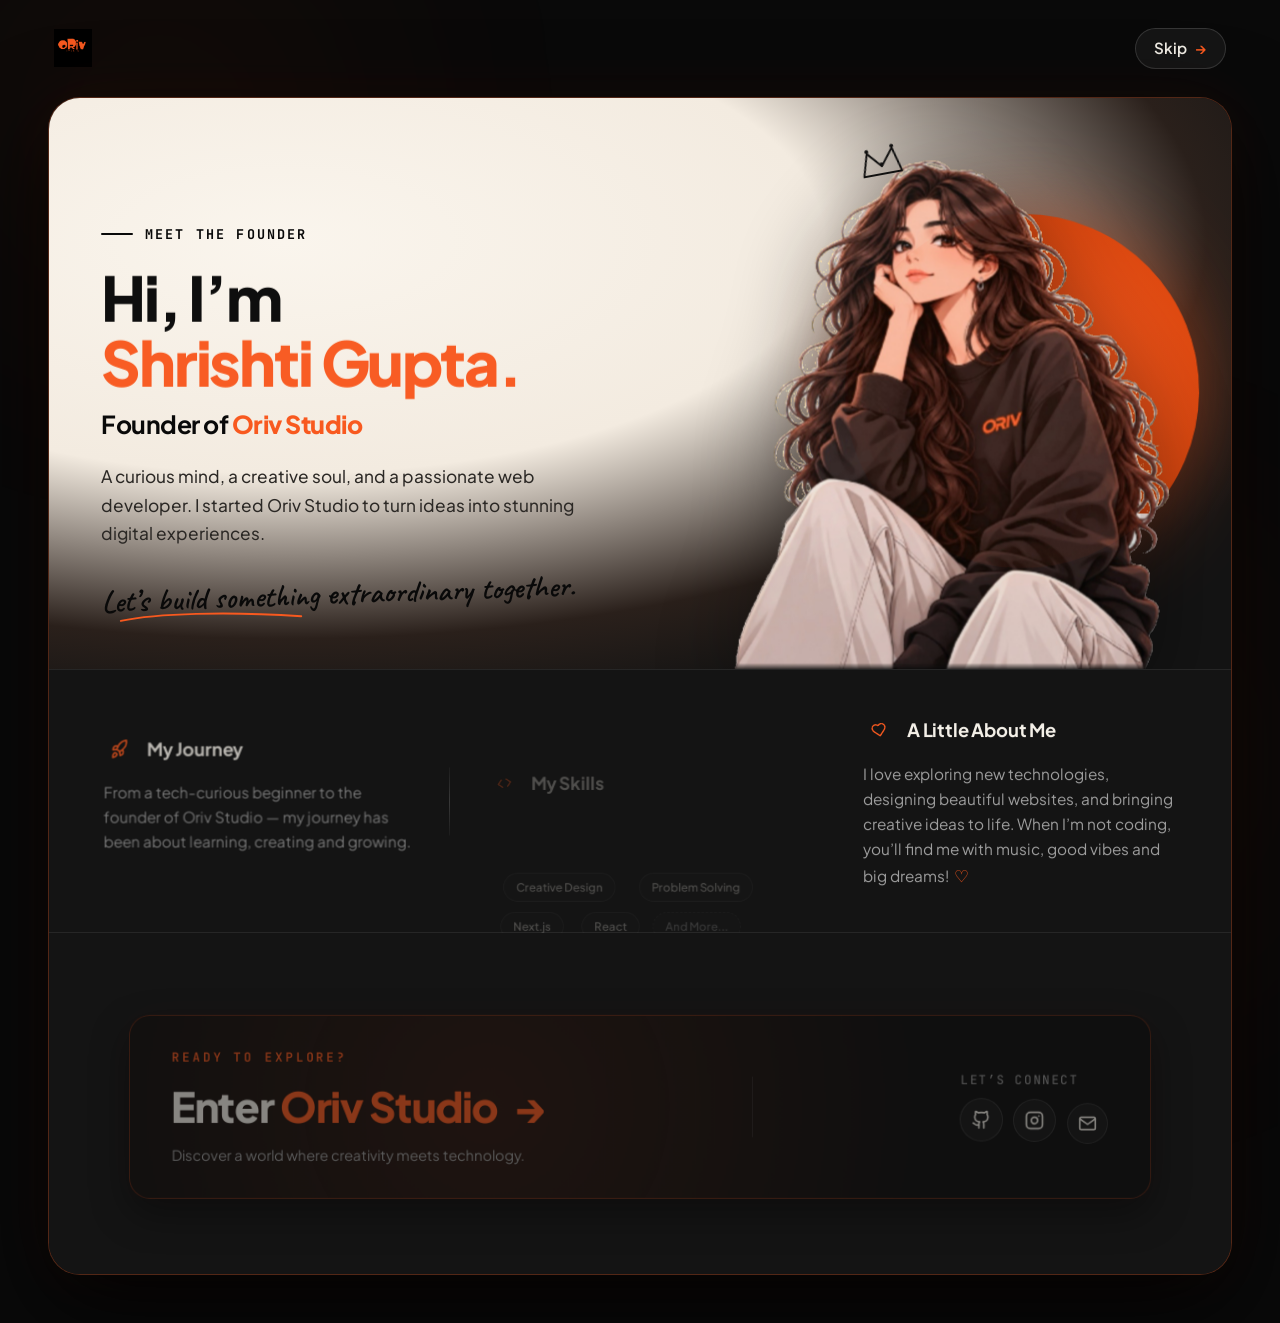
==== commit 583a27bb: "Fix Skip and Enter buttons to navigate to studio.html" ====
--- a/index.html
+++ b/index.html
@@ -267,6 +267,6 @@
   <script src="gsap.min.js"></script>
   <script src="ScrollTrigger.min.js"></script>
   <!-- Founder Interactive Experience Script -->
-  <script src="founder.js?v=2.1"></script>
+  <script src="founder.js?v=2.2"></script>
 </body>
 </html>
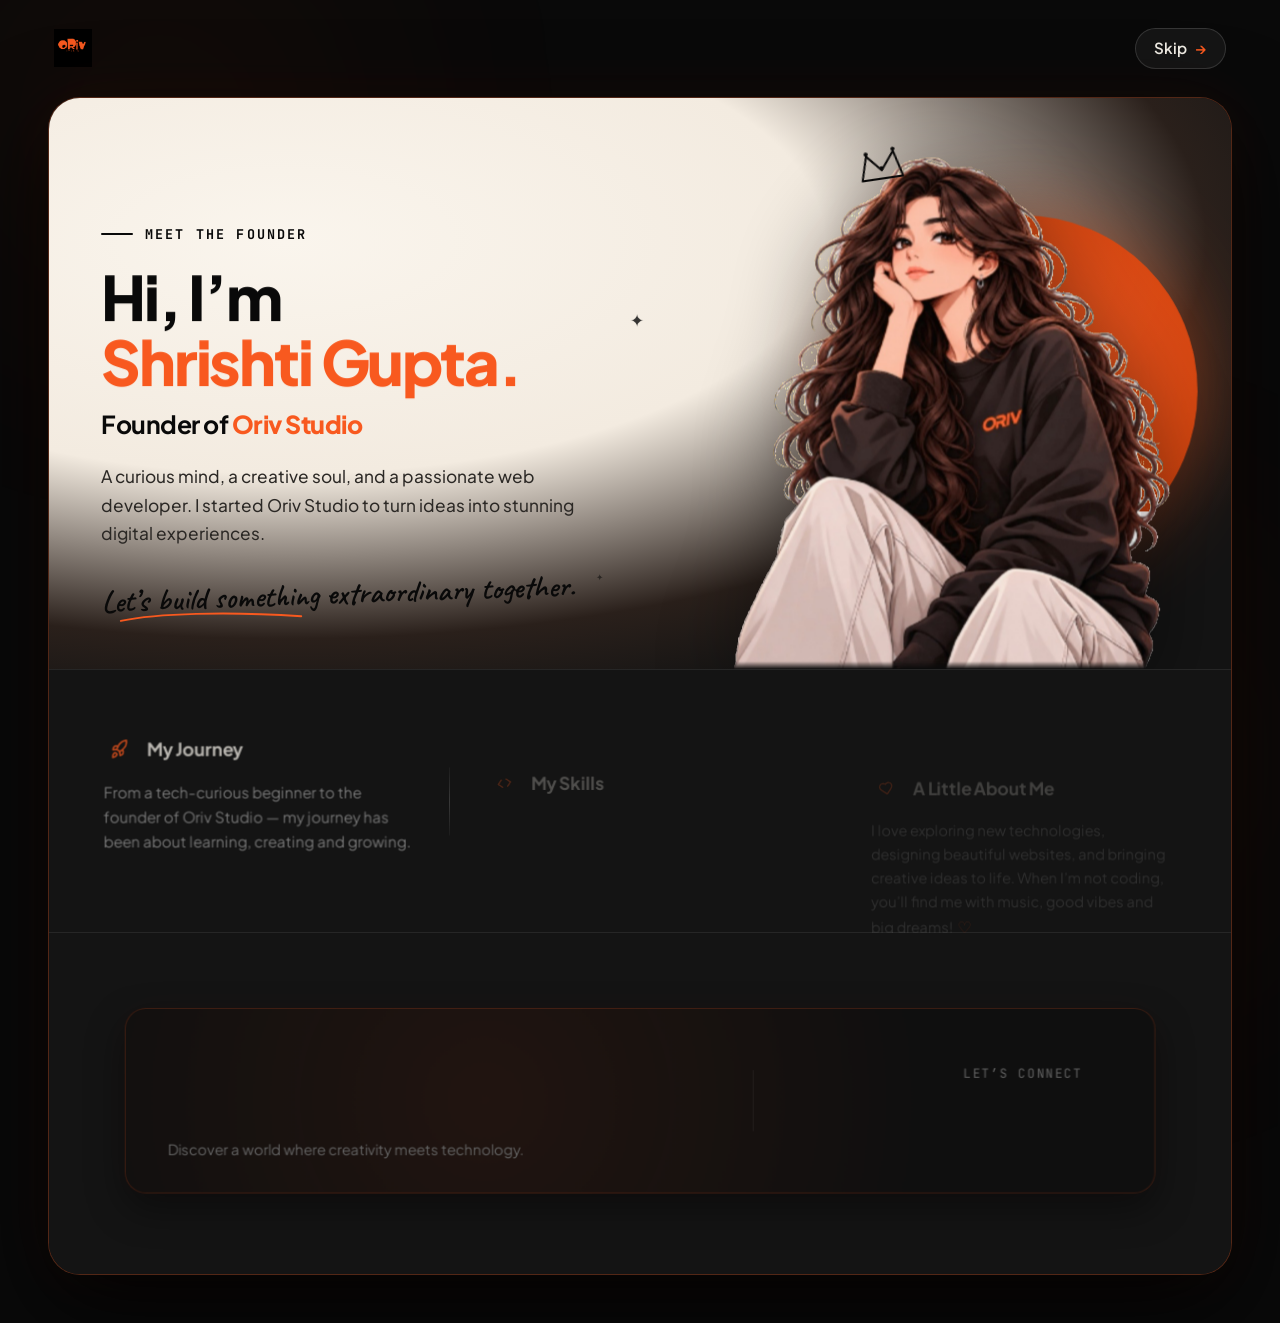
==== commit cfd5571c: "Implement Privacy Policy and DPDP Act alignment with accessible consent" ====
--- a/index.html
+++ b/index.html
@@ -247,6 +247,8 @@
       <footer class="experience-footer reveal-section">
         <div class="footer-rule"></div>
         <div class="footer-credo">
+          <a href="privacy.html" style="color: var(--text-muted, #9E9A92); text-decoration: underline; font-size: 0.72rem; letter-spacing: 0.1em;">PRIVACY POLICY</a>
+          <span class="credo-dot">•</span>
           <span>ORIV STUDIO</span>
           <span class="credo-dot">•</span>
           <span>BUILD</span>
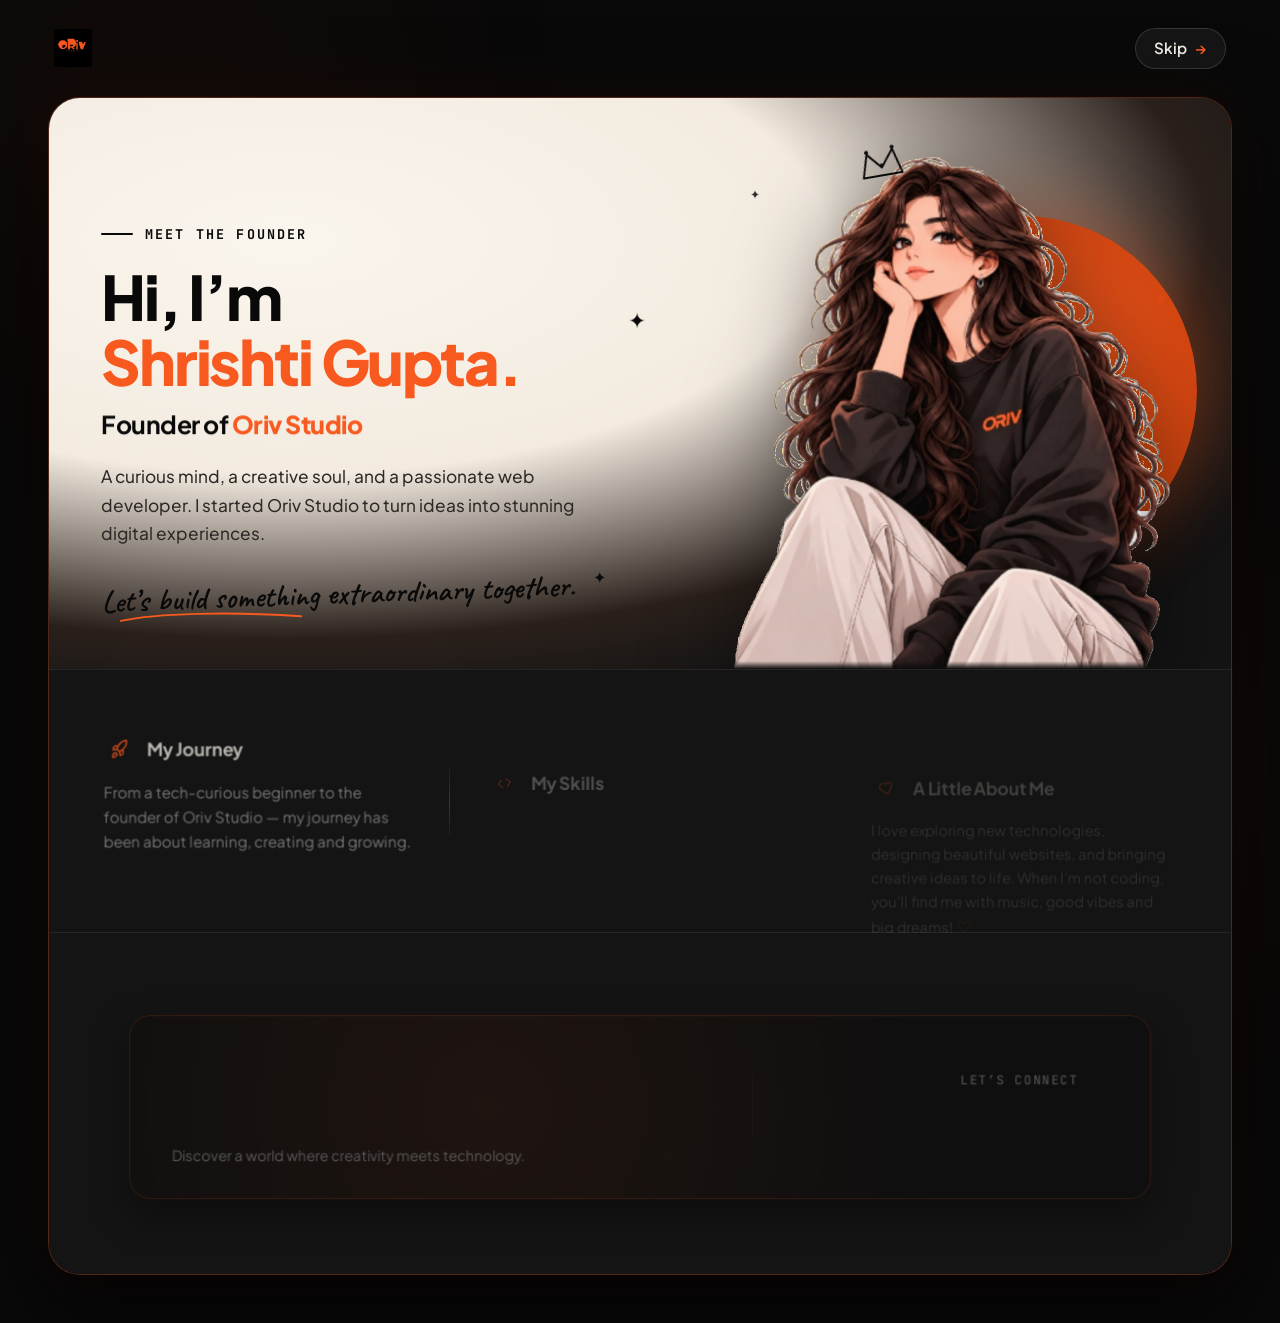
==== commit 637cb456: "Make Founder page prominently visible in navigation, hero bento, and fix bfcache opacity bug" ====
--- a/index.html
+++ b/index.html
@@ -13,7 +13,7 @@
   <link href="https://fonts.googleapis.com/css2?family=Caveat:wght@500;600;700&family=JetBrains+Mono:wght@400;500;600&family=Playfair+Display:ital,wght@0,600;0,700;0,800;1,500;1,600&family=Plus+Jakarta+Sans:wght@300;400;500;600;700;800&display=swap" rel="stylesheet">
 
   <!-- Founder Dedicated Stylesheet -->
-  <link rel="stylesheet" href="founder.css?v=2.1">
+  <link rel="stylesheet" href="founder.css?v=2.3">
 </head>
 <body>
   <!-- Ambient Studio Lighting / Aura -->
@@ -269,6 +269,6 @@
   <script src="gsap.min.js"></script>
   <script src="ScrollTrigger.min.js"></script>
   <!-- Founder Interactive Experience Script -->
-  <script src="founder.js?v=2.2"></script>
+  <script src="founder.js?v=2.3"></script>
 </body>
 </html>
